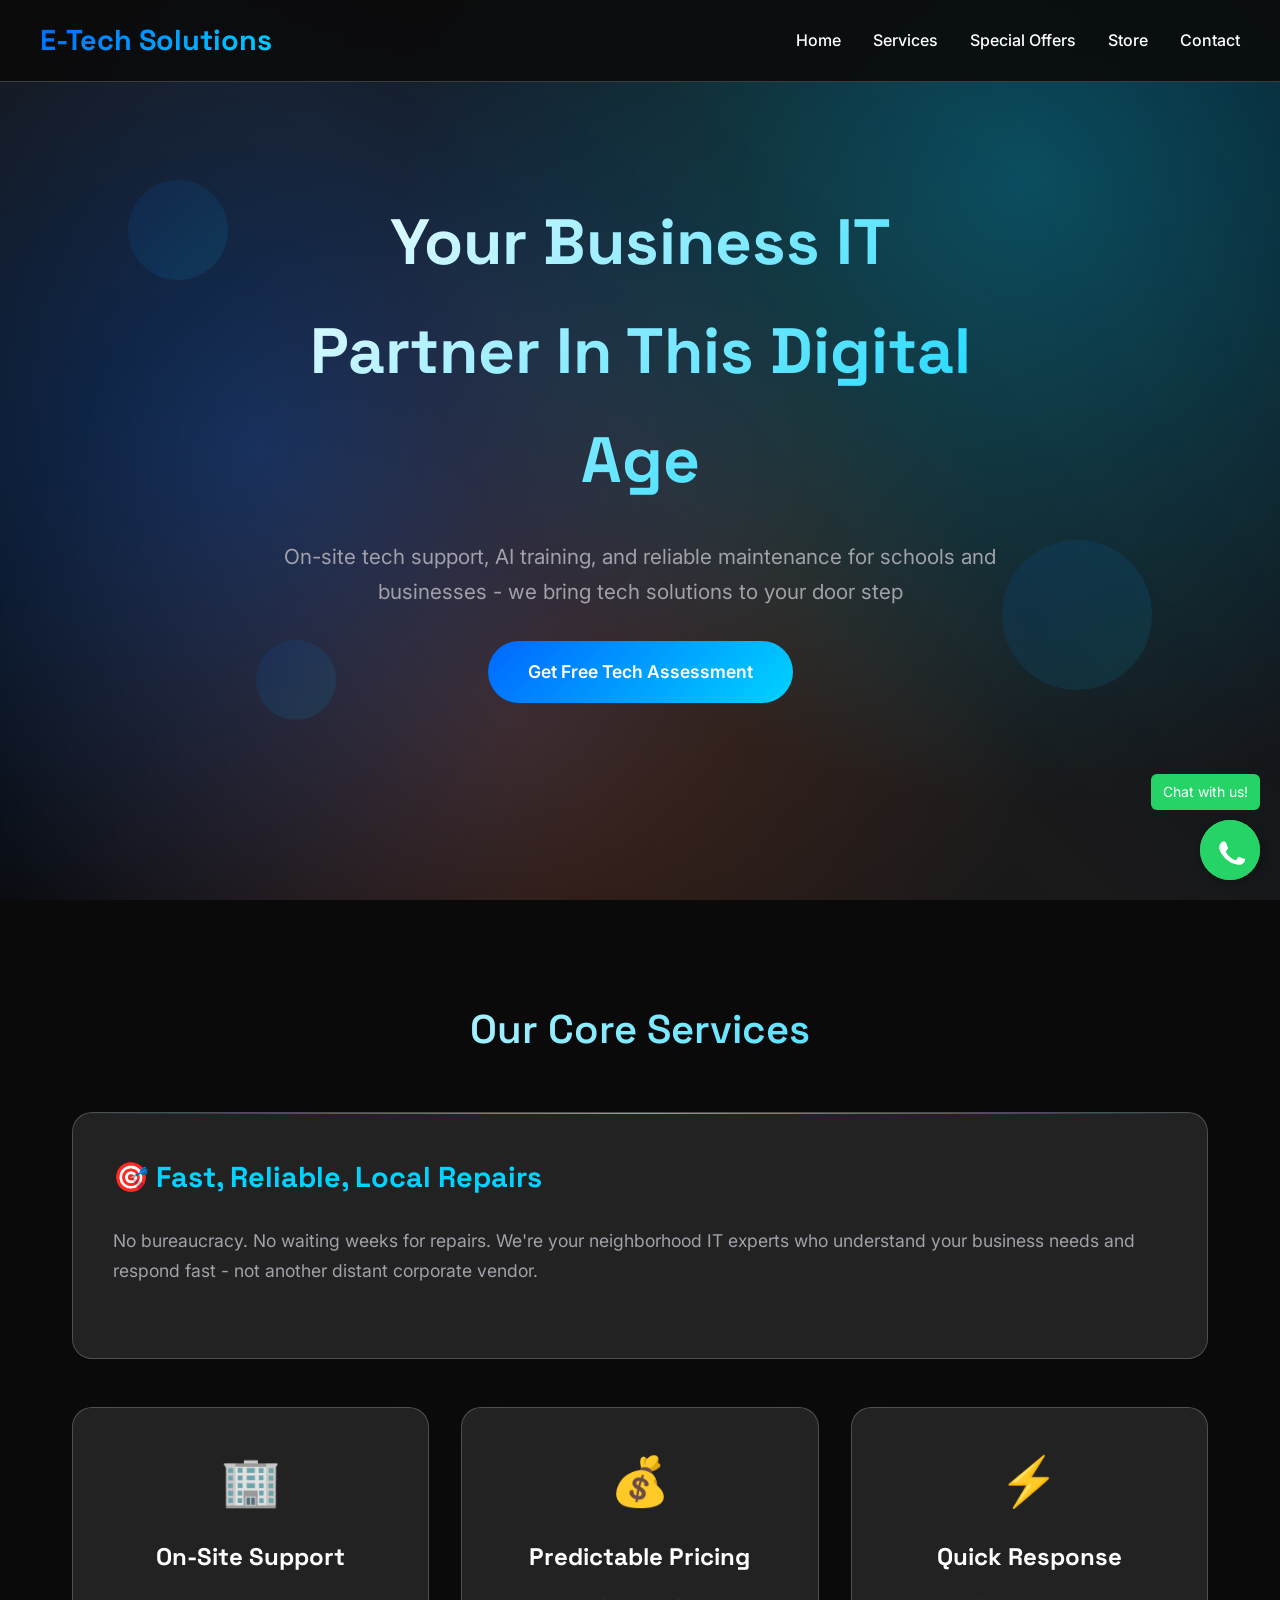
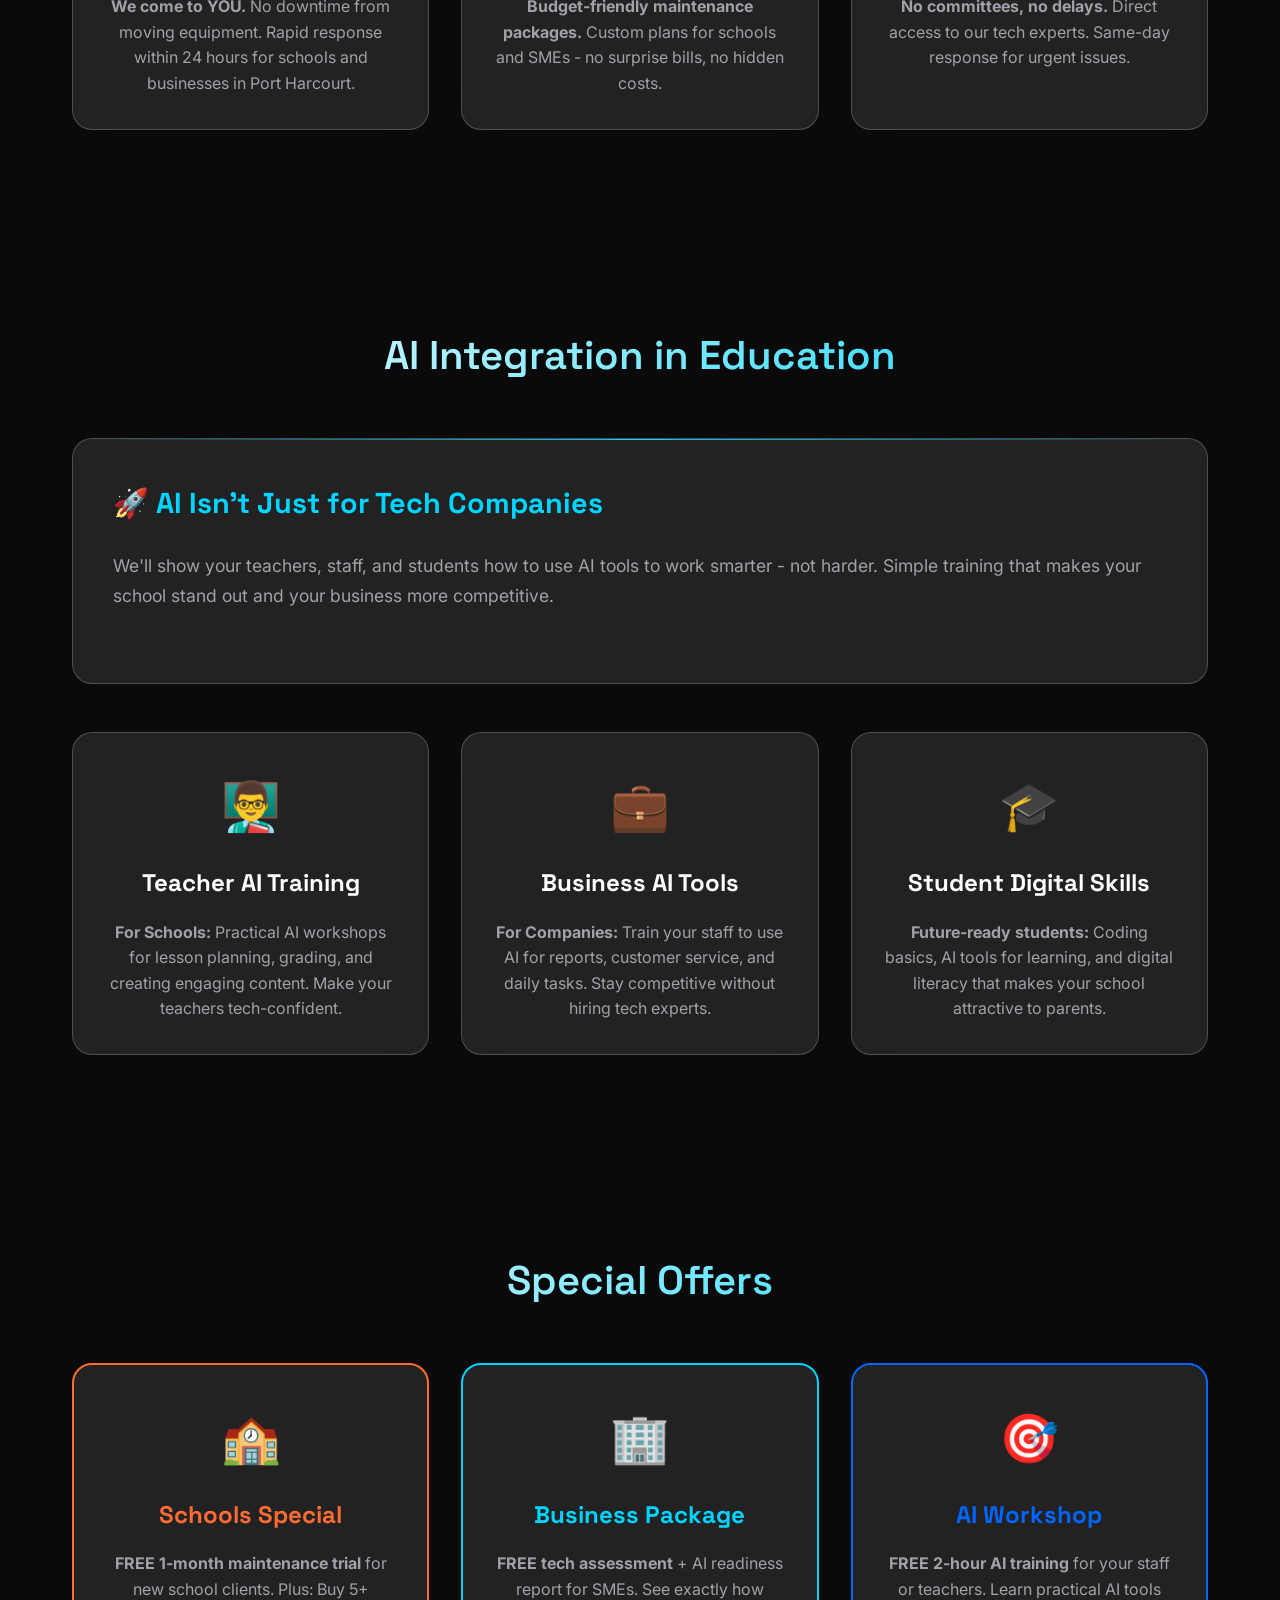
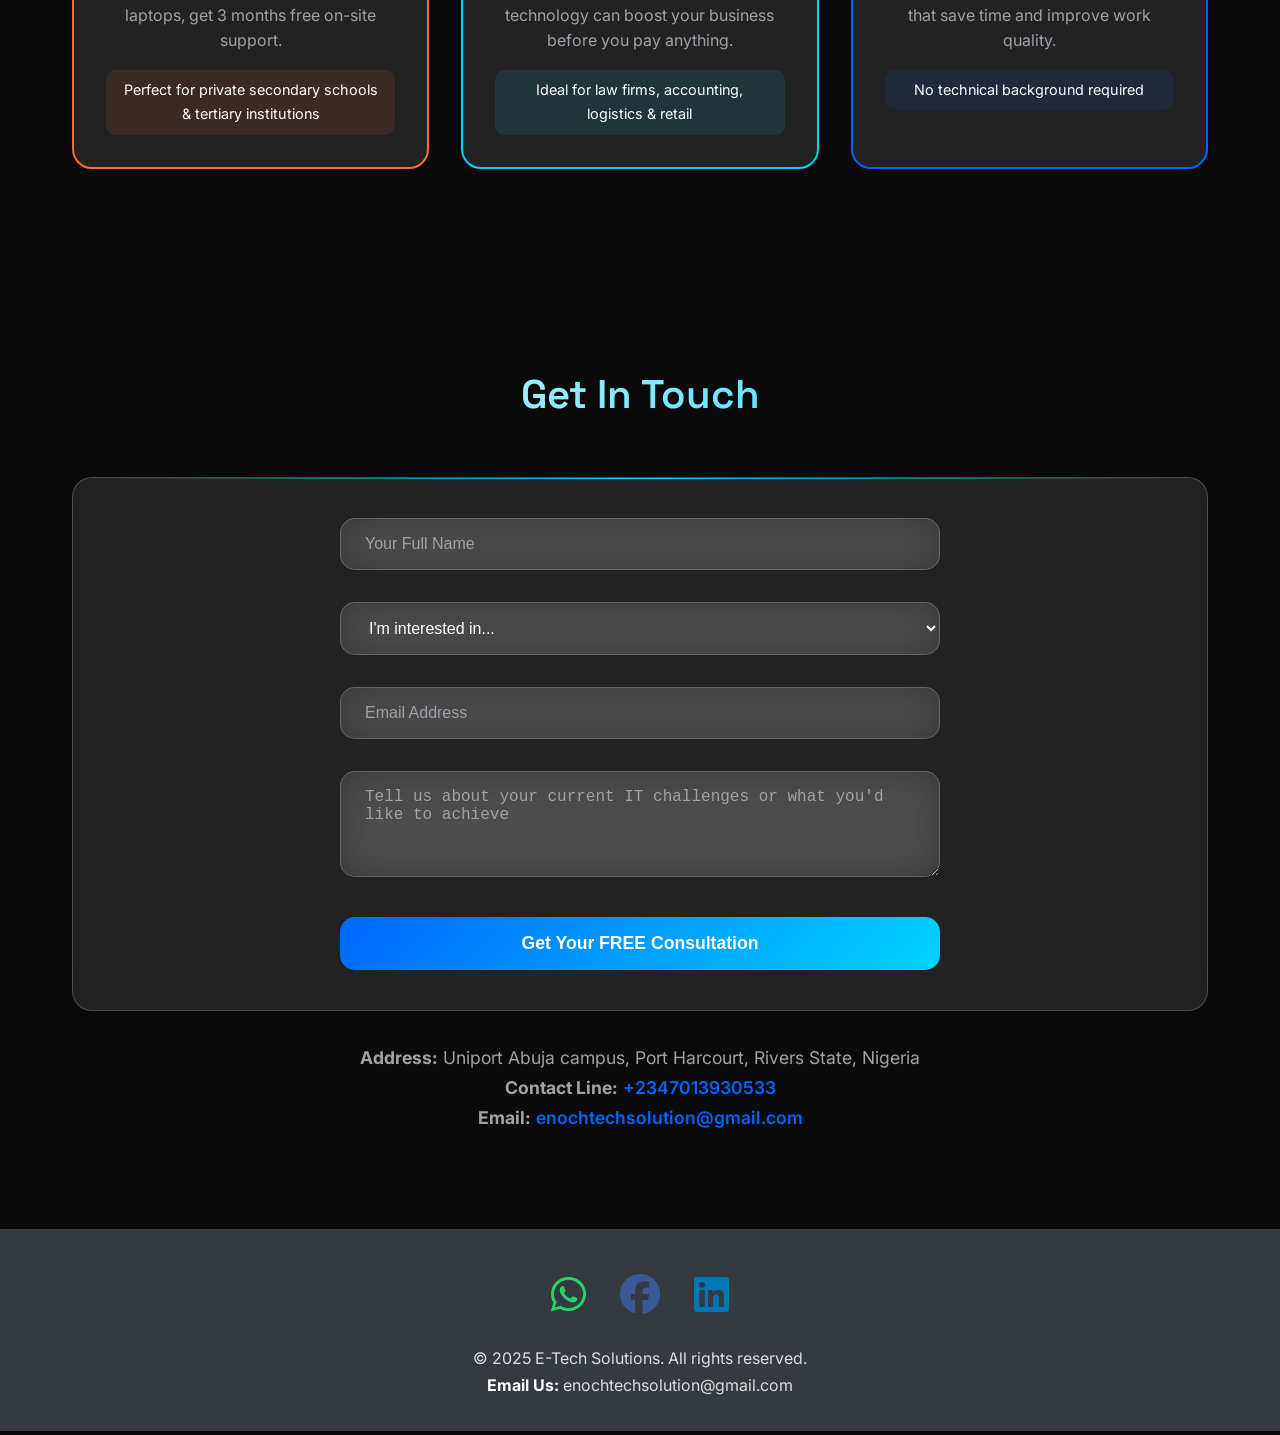
==== index.html @ 628df979 "index.html" ====
<!DOCTYPE html>
<html lang="en">
<head>
    <meta charset="UTF-8">
    <meta name="viewport" content="width=device-width, initial-scale=1.0">
    <title>E-Tech Solutions | IT Excellence Redefined</title>
    <link rel="preconnect" href="https://fonts.googleapis.com">
    <link rel="preconnect" href="https://fonts.gstatic.com" crossorigin>
    <link href="https://fonts.googleapis.com/css2?family=Inter:wght@300;400;500;600;700&family=Space+Grotesk:wght@400;500;600;700&display=swap" rel="stylesheet">
    <link rel="stylesheet" href="https://cdnjs.cloudflare.com/ajax/libs/font-awesome/6.5.0/css/all.min.css">
    <style>
        :root {
            --primary: #0066ff;
            --primary-dark: #0052cc;
            --secondary: #00d4ff;
            --accent: #ff6b35;
            --dark: #0a0a0b;
            --dark-light: #1a1a1b;
            --text: #ffffff;
            --text-muted: #a1a1aa;
            --glass: rgba(255, 255, 255, 0.1);
            --glass-border: rgba(255, 255, 255, 0.2);
        }

        * {
            margin: 0;
            padding: 0;
            box-sizing: border-box;
        }
        .whatsapp-float {
            position: fixed;
            width: 60px;
            height: 60px;
            bottom: 20px;
            right: 20px;
            background-color: #25D366;
            color: white;
            border-radius: 50%;
            text-align: center;
            font-size: 30px;
            box-shadow: 2px 2px 10px rgba(0, 0, 0, 0.3);
            z-index: 1000;
            display: flex;
            align-items: center;
            justify-content: center;
            transition: transform 0.3s ease;
            cursor: pointer;
        }
        
        .whatsapp-float:hover {
            transform: scale(1.1);
        }

        html {
            scroll-behavior: smooth;
        }

        body {
            font-family: 'Inter', sans-serif;
            background: var(--dark);
            color: var(--text);
            line-height: 1.7;
            overflow-x: hidden;
        }

        /* Animated Background */
        .bg-animation {
            position: fixed;
            top: 0;
            left: 0;
            width: 100%;
            height: 100%;
            z-index: -2;
            background: linear-gradient(45deg, #0a0a0b, #1a1a1b, #0066ff10);
        }

        .bg-animation::before {
            content: '';
            position: absolute;
            top: 0;
            left: 0;
            width: 100%;
            height: 100%;
            background-image: 
                radial-gradient(circle at 20% 50%, rgba(0, 102, 255, 0.3) 0%, transparent 50%),
                radial-gradient(circle at 80% 20%, rgba(0, 212, 255, 0.3) 0%, transparent 50%),
                radial-gradient(circle at 40% 80%, rgba(255, 107, 53, 0.2) 0%, transparent 50%);
            animation: float 20s ease-in-out infinite;
        }

        @keyframes float {
            0%, 100% { transform: translate(0px, 0px) rotate(0deg); }
            33% { transform: translate(30px, -30px) rotate(120deg); }
            66% { transform: translate(-20px, 20px) rotate(240deg); }
        }

        /* Navigation */
        .navbar {
            position: fixed;
            top: 0;
            width: 100%;
            padding: 1rem 2rem;
            background: rgba(10, 10, 11, 0.9);
            backdrop-filter: blur(20px);
            border-bottom: 1px solid var(--glass-border);
            z-index: 1000;
            transition: all 0.3s ease;
        }

        .navbar.scrolled {
            background: rgba(10, 10, 11, 0.95);
            box-shadow: 0 10px 30px rgba(0, 0, 0, 0.3);
        }

        .nav-container {
            display: flex;
            justify-content: space-between;
            align-items: center;
            max-width: 1200px;
            margin: 0 auto;
        }

        .logo {
            font-family: 'Space Grotesk', sans-serif;
            font-size: 1.8rem;
            font-weight: 700;
            background: linear-gradient(135deg, var(--primary), var(--secondary));
            -webkit-background-clip: text;
            -webkit-text-fill-color: transparent;
            background-clip: text;
        }

        .nav-links {
            display: flex;
            gap: 2rem;
            list-style: none;
        }

        .nav-links a {
            color: var(--text);
            text-decoration: none;
            font-weight: 500;
            position: relative;
            transition: all 0.3s ease;
        }

        .nav-links a::after {
            content: '';
            position: absolute;
            bottom: -5px;
            left: 0;
            width: 0;
            height: 2px;
            background: linear-gradient(135deg, var(--primary), var(--secondary));
            transition: width 0.3s ease;
        }

        .nav-links a:hover::after {
            width: 100%;
        }

        .nav-links a:hover {
            color: var(--secondary);
        }

        .menu-toggle {
            display: none;
            flex-direction: column;
            cursor: pointer;
            gap: 4px;
        }

        .menu-toggle span {
            width: 25px;
            height: 3px;
            background: var(--text);
            transition: all 0.3s ease;
        }

        /* Hero Section */
        .hero {
            min-height: 100vh;
            display: flex;
            align-items: center;
            justify-content: center;
            text-align: center;
            position: relative;
            overflow: hidden;
        }

        .hero-content {
            max-width: 800px;
            padding: 0 2rem;
            z-index: 2;
        }

        .hero h1 {
            font-family: 'Space Grotesk', sans-serif;
            font-size: 4rem;
            font-weight: 700;
            margin-bottom: 1.5rem;
            background: linear-gradient(135deg, var(--text), var(--secondary));
            -webkit-background-clip: text;
            -webkit-text-fill-color: transparent;
            background-clip: text;
            animation: fadeInUp 1s ease-out;
        }

        .hero-subtitle {
            font-size: 1.3rem;
            color: var(--text-muted);
            margin-bottom: 2rem;
            animation: fadeInUp 1s ease-out 0.2s both;
        }

        .cta-button {
            display: inline-block;
            padding: 1rem 2.5rem;
            background: linear-gradient(135deg, var(--primary), var(--secondary));
            color: var(--text);
            text-decoration: none;
            border-radius: 50px;
            font-weight: 600;
            font-size: 1.1rem;
            transition: all 0.3s ease;
            position: relative;
            overflow: hidden;
            animation: fadeInUp 1s ease-out 0.4s both;
        }

        .cta-button::before {
            content: '';
            position: absolute;
            top: 0;
            left: -100%;
            width: 100%;
            height: 100%;
            background: linear-gradient(90deg, transparent, rgba(255, 255, 255, 0.2), transparent);
            transition: left 0.5s ease;
        }

        .cta-button:hover::before {
            left: 100%;
        }

        .cta-button:hover {
            transform: translateY(-2px);
            box-shadow: 0 20px 40px rgba(0, 102, 255, 0.3);
        }

        /* Floating Elements */
        .floating-element {
            position: absolute;
            border-radius: 50%;
            background: linear-gradient(135deg, var(--primary), var(--secondary));
            opacity: 0.1;
            animation: floatSlow 15s ease-in-out infinite;
        }

        .floating-element:nth-child(1) {
            width: 100px;
            height: 100px;
            top: 20%;
            left: 10%;
            animation-delay: 0s;
        }

        .floating-element:nth-child(2) {
            width: 150px;
            height: 150px;
            top: 60%;
            right: 10%;
            animation-delay: 5s;
        }

        .floating-element:nth-child(3) {
            width: 80px;
            height: 80px;
            bottom: 20%;
            left: 20%;
            animation-delay: 10s;
        }

        @keyframes floatSlow {
            0%, 100% { transform: translateY(0px) rotate(0deg); }
            50% { transform: translateY(-20px) rotate(180deg); }
        }

        /* Sections */
        .section {
            padding: 6rem 2rem;
            max-width: 1200px;
            margin: 0 auto;
        }

        .section-title {
            font-family: 'Space Grotesk', sans-serif;
            font-size: 2.5rem;
            font-weight: 600;
            text-align: center;
            margin-bottom: 3rem;
            background: linear-gradient(135deg, var(--text), var(--secondary));
            -webkit-background-clip: text;
            -webkit-text-fill-color: transparent;
            background-clip: text;
        }

        /* Glass Cards */
        .glass-card {
            background: var(--glass);
            backdrop-filter: blur(20px);
            border: 1px solid var(--glass-border);
            border-radius: 20px;
            padding: 2.5rem;
            margin: 2rem 0;
            transition: all 0.3s ease;
            position: relative;
            overflow: hidden;
        }

        .glass-card::before {
            content: '';
            position: absolute;
            top: 0;
            left: 0;
            right: 0;
            height: 1px;
            background: linear-gradient(90deg, transparent, var(--secondary), transparent);
        }

        .glass-card:hover {
            transform: translateY(-10px);
            box-shadow: 0 30px 60px rgba(0, 102, 255, 0.2);
            border-color: var(--secondary);
        }

        .services-grid {
            display: grid;
            grid-template-columns: repeat(auto-fit, minmax(350px, 1fr));
            gap: 2rem;
            margin-top: 3rem;
        }

        .service-card {
            background: var(--glass);
            backdrop-filter: blur(20px);
            border: 1px solid var(--glass-border);
            border-radius: 20px;
            padding: 2rem;
            text-align: center;
            transition: all 0.3s ease;
            position: relative;
            overflow: hidden;
        }

        .service-card::before {
            content: '';
            position: absolute;
            top: -50%;
            left: -50%;
            width: 200%;
            height: 200%;
            background: linear-gradient(45deg, transparent, rgba(0, 212, 255, 0.1), transparent);
            transform: rotate(45deg);
            transition: all 0.3s ease;
            opacity: 0;
        }

        .service-card:hover::before {
            opacity: 1;
            animation: shimmer 1.5s ease;
        }

        @keyframes shimmer {
            0% { transform: translateX(-100%) translateY(-100%) rotate(45deg); }
            100% { transform: translateX(100%) translateY(100%) rotate(45deg); }
        }

        .service-card:hover {
            transform: translateY(-10px);
            border-color: var(--secondary);
            box-shadow: 0 20px 40px rgba(0, 212, 255, 0.2);
        }

        .service-icon {
            font-size: 3rem;
            margin-bottom: 1rem;
            color: var(--secondary);
        }

        .service-card h3 {
            font-family: 'Space Grotesk', sans-serif;
            font-size: 1.5rem;
            margin-bottom: 1rem;
            color: var(--text);
        }

        .service-card p {
            color: var(--text-muted);
            line-height: 1.6;
        }

        /* Contact Form */
        .contact-form {
            max-width: 600px;
            margin: 0 auto;
        }

        .form-group {
            margin-bottom: 2rem;
        }

        .form-input {
            width: 100%;
            padding: 1rem 1.5rem;
            background: var(--glass);
            border: 1px solid var(--glass-border);
            border-radius: 15px;
            color: var(--text);
            font-size: 1rem;
            transition: all 0.3s ease;
            backdrop-filter: blur(20px);
        }

        .form-input:focus {
            outline: none;
            border-color: var(--secondary);
            box-shadow: 0 0 20px rgba(0, 212, 255, 0.3);
        }

        .form-input::placeholder {
            color: var(--text-muted);
        }

        .submit-btn {
            width: 100%;
            padding: 1rem;
            background: linear-gradient(135deg, var(--primary), var(--secondary));
            border: none;
            border-radius: 15px;
            color: var(--text);
            font-size: 1.1rem;
            font-weight: 600;
            cursor: pointer;
            transition: all 0.3s ease;
            position: relative;
            overflow: hidden;
        }

        .submit-btn::before {
            content: '';
            position: absolute;
            top: 0;
            left: -100%;
            width: 100%;
            height: 100%;
            background: linear-gradient(90deg, transparent, rgba(255, 255, 255, 0.2), transparent);
            transition: left 0.5s ease;
        }

        .submit-btn:hover::before {
            left: 100%;
        }

        .submit-btn:hover {
            transform: translateY(-2px);
            box-shadow: 0 15px 30px rgba(0, 102, 255, 0.4);
        }

        /* Footer */
        .footer {
            background: var(--dark-light);
            text-align: center;
            padding: 3rem 2rem;
            border-top: 1px solid var(--glass-border);
            margin-top: 6rem;
        }

        .footer p {
            color: var(--text-muted);
            font-size: 1rem;
        }

        /* Animations */
        @keyframes fadeInUp {
            from {
                opacity: 0;
                transform: translateY(30px);
            }
            to {
                opacity: 1;
                transform: translateY(0);
            }
        }

        .fade-in {
            opacity: 0;
            transform: translateY(30px);
            transition: all 0.6s ease;
        }

        .fade-in.visible {
            opacity: 1;
            transform: translateY(0);
        }
        
        /* Business Contact Styling */
    .contact-info {
        margin-top: 2rem;
        font-size: 1.1rem;
        color: var(--text-muted);
        text-align: center;
    }

    .contact-info a {
        color: var(--primary);
        text-decoration: none;
        font-weight: 600;
    }

    .contact-info a:hover {
        color: var(--primary-dark);
    }

    /* Social Links Styling */
    .social-links {
        list-style: none;
        display: flex;
        gap: 15px;
        justify-content: center;
        padding: 0;
    }

    .social-link {
        color: var(--text);
        text-decoration: none;
        font-weight: 600;
        transition: color 0.3s ease;
    }

    .social-link:hover {
        color: var(--primary);
    }

        /* Mobile Responsive */
        @media (max-width: 768px) {
            .nav-links {
                display: none;
                position: absolute;
                top: 100%;
                left: 0;
                width: 100%;
                background: rgba(10, 10, 11, 0.95);
                backdrop-filter: blur(20px);
                flex-direction: column;
                padding: 2rem;
                border-top: 1px solid var(--glass-border);
            }

            .nav-links.active {
                display: flex;
            }

            .menu-toggle {
                display: flex;
            }

            .menu-toggle.active span:nth-child(1) {
                transform: rotate(45deg) translate(5px, 5px);
            }

            .menu-toggle.active span:nth-child(2) {
                opacity: 0;
            }

            .menu-toggle.active span:nth-child(3) {
                transform: rotate(-45deg) translate(7px, -6px);
            }

            .hero h1 {
                font-size: 2.5rem;
            }

            .hero-subtitle {
                font-size: 1.1rem;
            }

            .section {
                padding: 4rem 1rem;
            }

            .section-title {
                font-size: 2rem;
            }

            .services-grid {
                grid-template-columns: 1fr;
                gap: 1.5rem;
            }

            .glass-card {
                padding: 2rem;
            }

            .service-card {
                padding: 1.5rem;
            }
        }

        @media (max-width: 480px) {
            .hero h1 {
                font-size: 2rem;
            }

            .section-title {
                font-size: 1.8rem;
            }

            .cta-button {
                padding: 0.8rem 2rem;
                font-size: 1rem;
            }
        }
    </style>
</head>
<body>
    <div class="bg-animation"></div>

    <!-- Navigation -->
    <nav class="navbar" id="navbar">
        <div class="nav-container">
            <div class="logo">E-Tech Solutions</div>
            <ul class="nav-links" id="navLinks">
                <li><a href="#home">Home</a></li>
                <li><a href="#services">Services</a></li>
                <li><a href="#offers">Special Offers</a></li>
                 <li><a href="store.html">Store</a></li>
                <li><a href="#contact">Contact</a></li>
            </ul>
            <div class="menu-toggle" id="menuToggle">
                <span></span>
                <span></span>
                <span></span>
            </div>
        </div>
    </nav>

    <!-- Hero Section -->
    <section class="hero" id="home">
        <div class="floating-element"></div>
        <div class="floating-element"></div>
        <div class="floating-element"></div>
        
        <div class="hero-content">
            <h1>Your Business IT Partner In This Digital Age</h1>
            <p class="hero-subtitle">On-site tech support, AI training, and reliable maintenance for schools and businesses - we bring tech solutions to your door step</p>
            <a href="#services" class="cta-button">Get Free Tech Assessment</a>
        </div>
    </section>

    <!-- Services Section -->
    <section class="section" id="services">
        <h2 class="section-title fade-in">Our Core Services</h2>
        
        <div class="glass-card fade-in">
            <h3 style="font-family: 'Space Grotesk', sans-serif; font-size: 1.8rem; margin-bottom: 1.5rem; color: var(--secondary);">
                🎯 Fast, Reliable, Local Repairs
            </h3>
            <p style="font-size: 1.1rem; color: var(--text-muted); margin-bottom: 2rem;">
                No bureaucracy. No waiting weeks for repairs. We're your neighborhood IT experts who understand your business needs and respond fast - not another distant corporate vendor.
            </p>
        </div>

        <div class="services-grid">
            <div class="service-card fade-in">
                <div class="service-icon">🏢</div>
                <h3>On-Site Support</h3>
                <p><strong>We come to YOU.</strong> No downtime from moving equipment. Rapid response within 24 hours for schools and businesses in Port Harcourt.</p>
            </div>

            <div class="service-card fade-in">
                <div class="service-icon">💰</div>
                <h3>Predictable Pricing</h3>
                <p><strong>Budget-friendly maintenance packages.</strong> Custom plans for schools and SMEs - no surprise bills, no hidden costs.</p>
            </div>

            <div class="service-card fade-in">
                <div class="service-icon">⚡</div>
                <h3>Quick Response</h3>
                <p><strong>No committees, no delays.</strong> Direct access to our tech experts. Same-day response for urgent issues.</p>
            </div>
        </div>
    </section>

    <!-- AI Solutions Section -->
    <section class="section" id="ai">
        <h2 class="section-title fade-in">AI Integration in Education</h2>
        
        <div class="glass-card fade-in">
            <h3 style="font-family: 'Space Grotesk', sans-serif; font-size: 1.8rem; margin-bottom: 1.5rem; color: var(--secondary);">
                🚀 AI Isn't Just for Tech Companies
            </h3>
            <p style="font-size: 1.1rem; color: var(--text-muted); margin-bottom: 2rem;">
                We'll show your teachers, staff, and students how to use AI tools to work smarter - not harder. Simple training that makes your school stand out and your business more competitive.
            </p>
        </div>

        <div class="services-grid">
            <div class="service-card fade-in">
                <div class="service-icon">👨‍🏫</div>
                <h3>Teacher AI Training</h3>
                <p><strong>For Schools:</strong> Practical AI workshops for lesson planning, grading, and creating engaging content. Make your teachers tech-confident.</p>
            </div>

            <div class="service-card fade-in">
                <div class="service-icon">💼</div>
                <h3>Business AI Tools</h3>
                <p><strong>For Companies:</strong> Train your staff to use AI for reports, customer service, and daily tasks. Stay competitive without hiring tech experts.</p>
            </div>

            <div class="service-card fade-in">
                <div class="service-icon">🎓</div>
                <h3>Student Digital Skills</h3>
                <p><strong>Future-ready students:</strong> Coding basics, AI tools for learning, and digital literacy that makes your school attractive to parents.</p>
            </div>
        </div>
    </section>

    <!-- Special Offers Section -->
    <section class="section" id="offers">
        <h2 class="section-title fade-in">Special Offers</h2>
        
        <div class="services-grid">
            <div class="service-card fade-in" style="border: 2px solid var(--accent);">
                <div class="service-icon">🏫</div>
                <h3 style="color: var(--accent);">Schools Special</h3>
                <p><strong>FREE 1-month maintenance trial</strong> for new school clients. Plus: Buy 5+ laptops, get 3 months free on-site support.</p>
                <div style="margin-top: 1rem; padding: 0.5rem 1rem; background: rgba(255, 107, 53, 0.1); border-radius: 10px; font-size: 0.9rem;">
                    Perfect for private secondary schools & tertiary institutions
                </div>
            </div>

            <div class="service-card fade-in" style="border: 2px solid var(--secondary);">
                <div class="service-icon">🏢</div>
                <h3 style="color: var(--secondary);">Business Package</h3>
                <p><strong>FREE tech assessment</strong> + AI readiness report for SMEs. See exactly how technology can boost your business before you pay anything.</p>
                <div style="margin-top: 1rem; padding: 0.5rem 1rem; background: rgba(0, 212, 255, 0.1); border-radius: 10px; font-size: 0.9rem;">
                    Ideal for law firms, accounting, logistics & retail
                </div>
            </div>

            <div class="service-card fade-in" style="border: 2px solid var(--primary);">
                <div class="service-icon">🎯</div>
                <h3 style="color: var(--primary);">AI Workshop</h3>
                <p><strong>FREE 2-hour AI training</strong> for your staff or teachers. Learn practical AI tools that save time and improve work quality.</p>
                <div style="margin-top: 1rem; padding: 0.5rem 1rem; background: rgba(0, 102, 255, 0.1); border-radius: 10px; font-size: 0.9rem;">
                    No technical background required
                </div>
            </div>
        </div>
    </section>

    <!-- Contact Section -->
<section class="section" id="contact">
    <h2 class="section-title fade-in">Get In Touch</h2>
    
    <div class="glass-card fade-in">
        <form class="contact-form" id="contactForm">
            <div class="form-group">
                <input type="text" class="form-input" placeholder="Your Full Name" required>
            </div>
            <div class="form-group">
                <select class="form-input" required>
                    <option value="">I'm interested in...</option>
                    <option value="school">School IT Support & Maintenance</option>
                    <option value="business">Business IT Solutions</option>
                    <option value="ai-training">AI Training for Staff/Teachers</option>
                    <option value="hardware">Hardware Purchase + Support</option>
                    <option value="assessment">FREE Tech Assessment</option>
                </select>
            </div>
            <div class="form-group">
                <input type="email" class="form-input" placeholder="Email Address" required>
            </div>
            <div class="form-group">
                <textarea class="form-input" rows="4" placeholder="Tell us about your current IT challenges or what you'd like to achieve" required></textarea>
            </div>
            <button type="submit" class="submit-btn">Get Your FREE Consultation</button>
        </form>
    </div>

    <!-- Business Contact Information -->
    <div class="contact-info fade-in">
        <p><strong>Address:</strong> Uniport Abuja campus, Port Harcourt, Rivers State, Nigeria</p>
        <p><strong>Contact Line:</strong> <a href="tel:+2347013930533">+2347013930533</a></p>
        <p><strong>Email:</strong> <a href="mailto:enochtechsolution@gmail.com">enochtechsolution@gmail.com</a></p>
    </div>
</section>

   <!-- Footer -->
<footer style="text-align: center; padding: 2rem 0; background-color: #343a40; color: white;">
    <div style="margin-bottom: 1rem;">
        <a href="https://wa.me/2347013930533" target="_blank" style="color: #25D366; font-size: 2.5rem; text-decoration: none;" aria-label="Chat with us on WhatsApp">
            <i class="fab fa-whatsapp"></i>
        </a>
        <a href="https://www.facebook.com/share/17xmyqBB7c/?mibextid=qi2Omg" target="_blank" style="color: #3b5998; font-size: 2.5rem; text-decoration: none; margin-left: 1.5rem;" aria-label="Follow us on Facebook">
            <i class="fab fa-facebook"></i>
        </a>
        <a href="https://www.linkedin.com/company/e_tech_solutions01/" target="_blank" style="color: #0077b5; font-size: 2.5rem; text-decoration: none; margin-left: 1.5rem;" aria-label="Connect with us on LinkedIn">
            <i class="fab fa-linkedin"></i>
        </a>
    </div>
    <p style="margin-top: 1rem; font-size: 1rem; color: #ddd;">© 2025 E-Tech Solutions. All rights reserved.</p>
    <!-- Email Link in Footer -->
    <p><strong>Email Us:</strong> <a href="mailto:enochtechsolution@gmail.com" style="color: #ddd; text-decoration: none;">enochtechsolution@gmail.com</a></p>
</footer>
    <script>
        // Smooth scrolling and navigation
        document.addEventListener('DOMContentLoaded', function() {
            // Mobile menu toggle
            const menuToggle = document.getElementById('menuToggle');
            const navLinks = document.getElementById('navLinks');
            
            menuToggle.addEventListener('click', function() {
                menuToggle.classList.toggle('active');
                navLinks.classList.toggle('active');
            });

            // Close mobile menu when clicking on links
            navLinks.addEventListener('click', function() {
                menuToggle.classList.remove('active');
                navLinks.classList.remove('active');
            });

            // Navbar scroll effect
            const navbar = document.getElementById('navbar');
            window.addEventListener('scroll', function() {
                if (window.scrollY > 100) {
                    navbar.classList.add('scrolled');
                } else {
                    navbar.classList.remove('scrolled');
                }
            });

            // Intersection Observer for fade-in animations
            const observerOptions = {
                threshold: 0.1,
                rootMargin: '0px 0px -50px 0px'
            };

            const observer = new IntersectionObserver(function(entries) {
                entries.forEach(entry => {
                    if (entry.isIntersecting) {
                        entry.target.classList.add('visible');
                    }
                });
            }, observerOptions);

            // Observe all fade-in elements
            document.querySelectorAll('.fade-in').forEach(el => {
                observer.observe(el);
            });

            // Form submission
            const contactForm = document.getElementById('contactForm');
            contactForm.addEventListener('submit', function(e) {
                e.preventDefault();
                
                // Add loading state
                const submitBtn = contactForm.querySelector('.submit-btn');
                const originalText = submitBtn.textContent;
                submitBtn.textContent = 'Sending...';
                submitBtn.disabled = true;

                // Simulate form submission
                setTimeout(() => {
                    // Show success message
                    const successMessage = document.createElement('div');
                    successMessage.style.cssText = `
                        position: fixed;
                        top: 50%;
                        left: 50%;
                        transform: translate(-50%, -50%);
                        background: linear-gradient(135deg, var(--primary), var(--secondary));
                        color: white;
                        padding: 2rem 3rem;
                        border-radius: 15px;
                        font-weight: 600;
                        font-size: 1.1rem;
                        z-index: 10000;
                        text-align: center;
                        box-shadow: 0 20px 40px rgba(0, 102, 255, 0.3);
                        backdrop-filter: blur(20px);
                    `;
                    successMessage.innerHTML = `
                        <div style="margin-bottom: 1rem; font-size: 2rem;">✅</div>
                        <div>Thank you for reaching out!</div>
                        <div style="font-size: 0.9rem; opacity: 0.8; margin-top: 0.5rem;">We'll get back to you within 24 hours.</div>
                    `;
                    
                    document.body.appendChild(successMessage);

                    // Reset form
                    contactForm.reset();
                    submitBtn.textContent = originalText;
                    submitBtn.disabled = false;

                    // Remove success message after 4 seconds
                    setTimeout(() => {
                        successMessage.remove();
                    }, 4000);
                }, 1500);
            });

            // Add some interactive particle effects on mouse move
            let mouseX = 0;
            let mouseY = 0;

            document.addEventListener('mousemove', function(e) {
                mouseX = e.clientX;
                mouseY = e.clientY;
            });

            // Create floating particles occasionally
            setInterval(() => {
                createParticle();
            }, 3000);

            function createParticle() {
                const particle = document.createElement('div');
                particle.style.cssText = `
                    position: fixed;
                    width: 4px;
                    height: 4px;
                    background: linear-gradient(135deg, var(--primary), var(--secondary));
                    border-radius: 50%;
                    pointer-events: none;
                    z-index: -1;
                    left: ${mouseX}px;
                    top: ${mouseY}px;
                    animation: particleFloat 3s ease-out forwards;
                `;

                document.body.appendChild(particle);

                setTimeout(() => {
                    particle.remove();
                }, 3000);
            }

            // Add particle animation
            const style = document.createElement('style');
            style.textContent = `
                @keyframes particleFloat {
                    0% {
                        opacity: 1;
                        transform: translate(0, 0) scale(1);
                    }
                    100% {
                        opacity: 0;
                        transform: translate(${Math.random() * 200 - 100}px, ${Math.random() * 200 - 100}px) scale(0);
                    }
                }
            `;
            document.head.appendChild(style);
        });
    </script>
    <!-- WhatsApp Floating Icon -->
<!-- WhatsApp Floating Icon -->
<a href="https://wa.me/2347013930533" target="_blank" class="whatsapp-float" aria-label="Chat on WhatsApp">
    <svg xmlns="http://www.w3.org/2000/svg" width="60" height="60" viewBox="0 0 256 256" fill="none">
        <circle cx="128" cy="128" r="128" fill="#25D366" />
        <path fill="#fff" d="M189.089 166.584c-2.794-1.397-16.512-8.153-19.07-9.1-2.558-.93-4.42-1.397-6.282 1.396-1.86 2.794-7.2 9.1-8.834 10.96-1.636 1.86-3.26 2.093-6.055.698-2.794-1.396-11.783-4.34-22.44-13.842-8.296-7.416-13.902-16.56-15.518-19.355-1.617-2.794-.17-4.296 1.212-5.68 1.248-1.248 2.794-3.26 4.192-4.89 1.398-1.63 1.86-2.794 2.794-4.653.93-1.86.465-3.49-.233-4.89-.698-1.397-6.282-15.163-8.625-20.783-2.34-5.62-4.704-4.837-6.282-4.933-1.577-.095-3.396-.116-5.214-.116-1.818 0-4.74.679-7.202 3.261-2.464 2.58-9.45 9.227-9.45 22.514 0 13.287 9.684 26.115 11.036 27.94 1.348 1.826 19.115 29.297 46.33 39.222 27.216 9.925 27.216 6.62 32.142 6.193 4.926-.426 16.008-6.526 18.273-12.827 2.266-6.3 2.266-11.727 1.573-12.818-.698-1.092-2.56-1.79-5.354-3.187Z" />
    </svg>
</a>
</a>
<div style="position: fixed; bottom: 90px; right: 20px; background: #25D366; color: white; padding: 6px 12px; border-radius: 6px; font-size: 14px; z-index: 1000;">
    Chat with us!
</div>
</body>
</html>
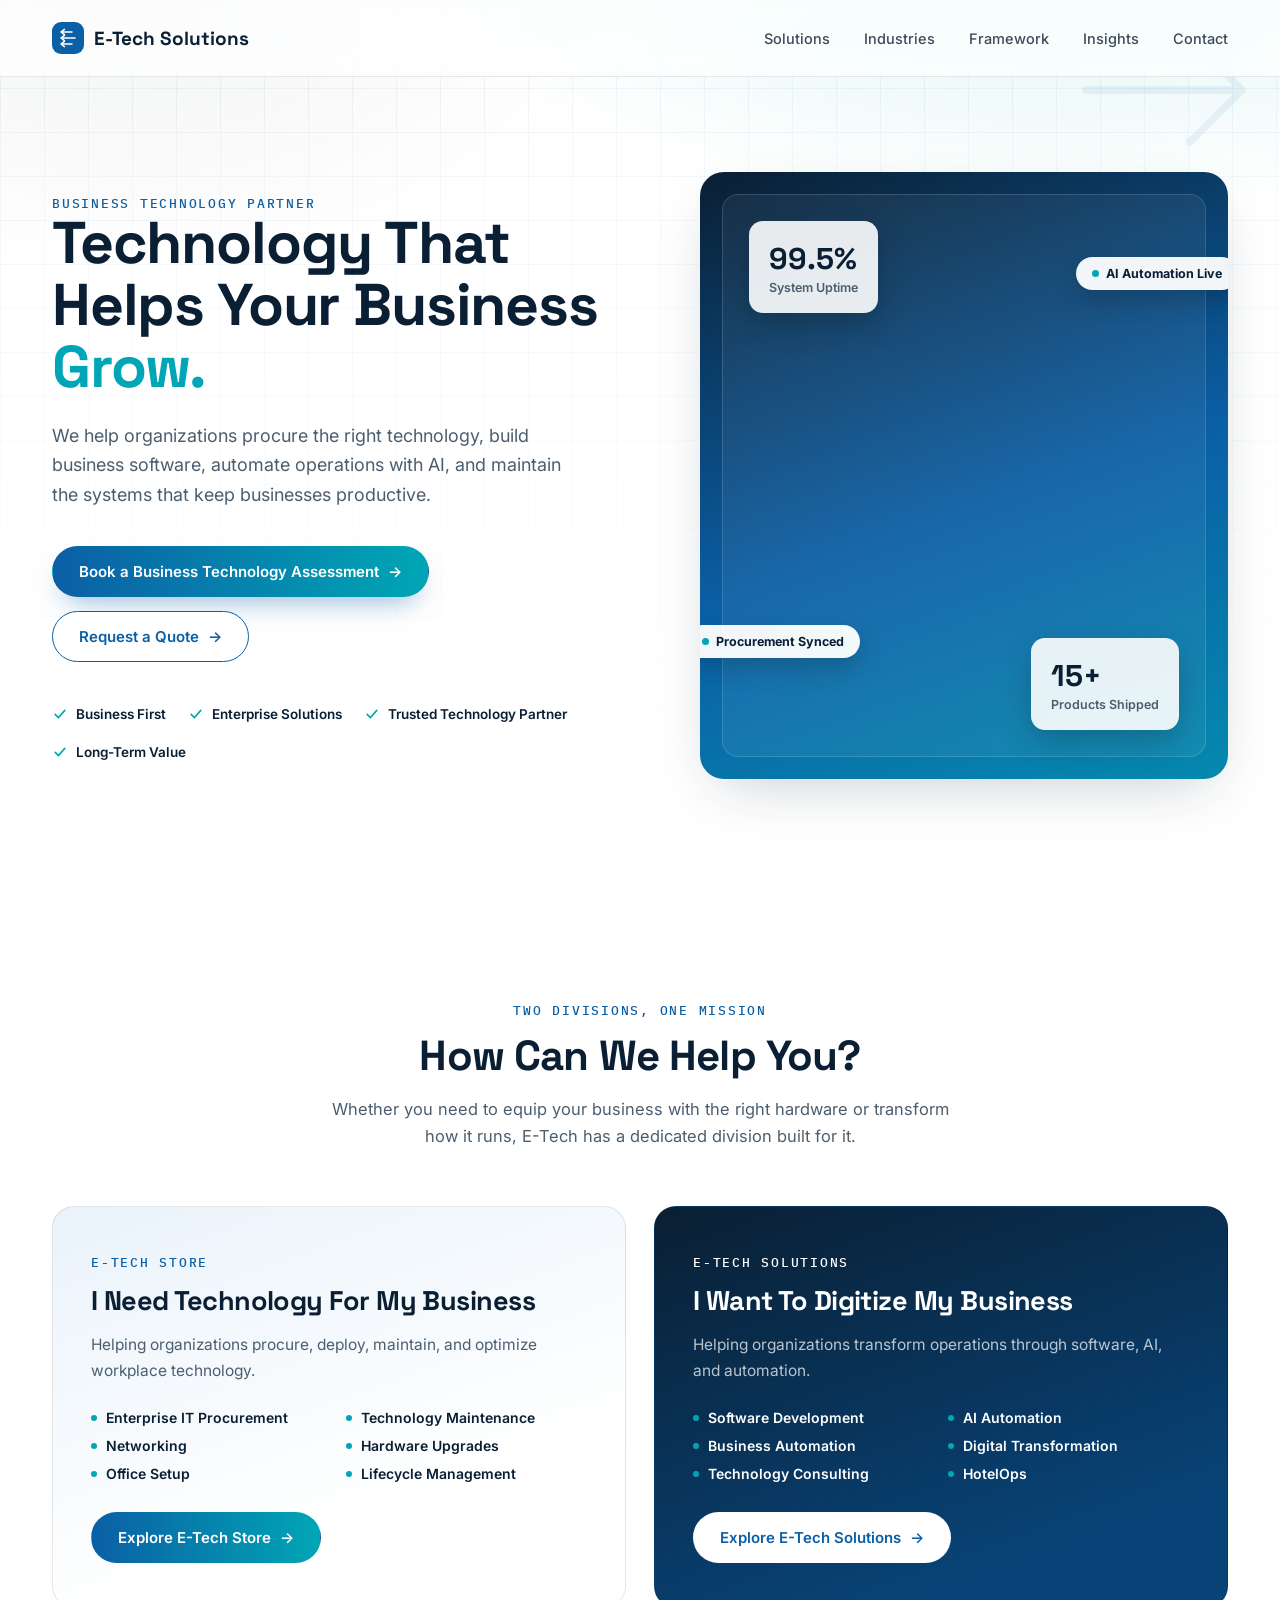
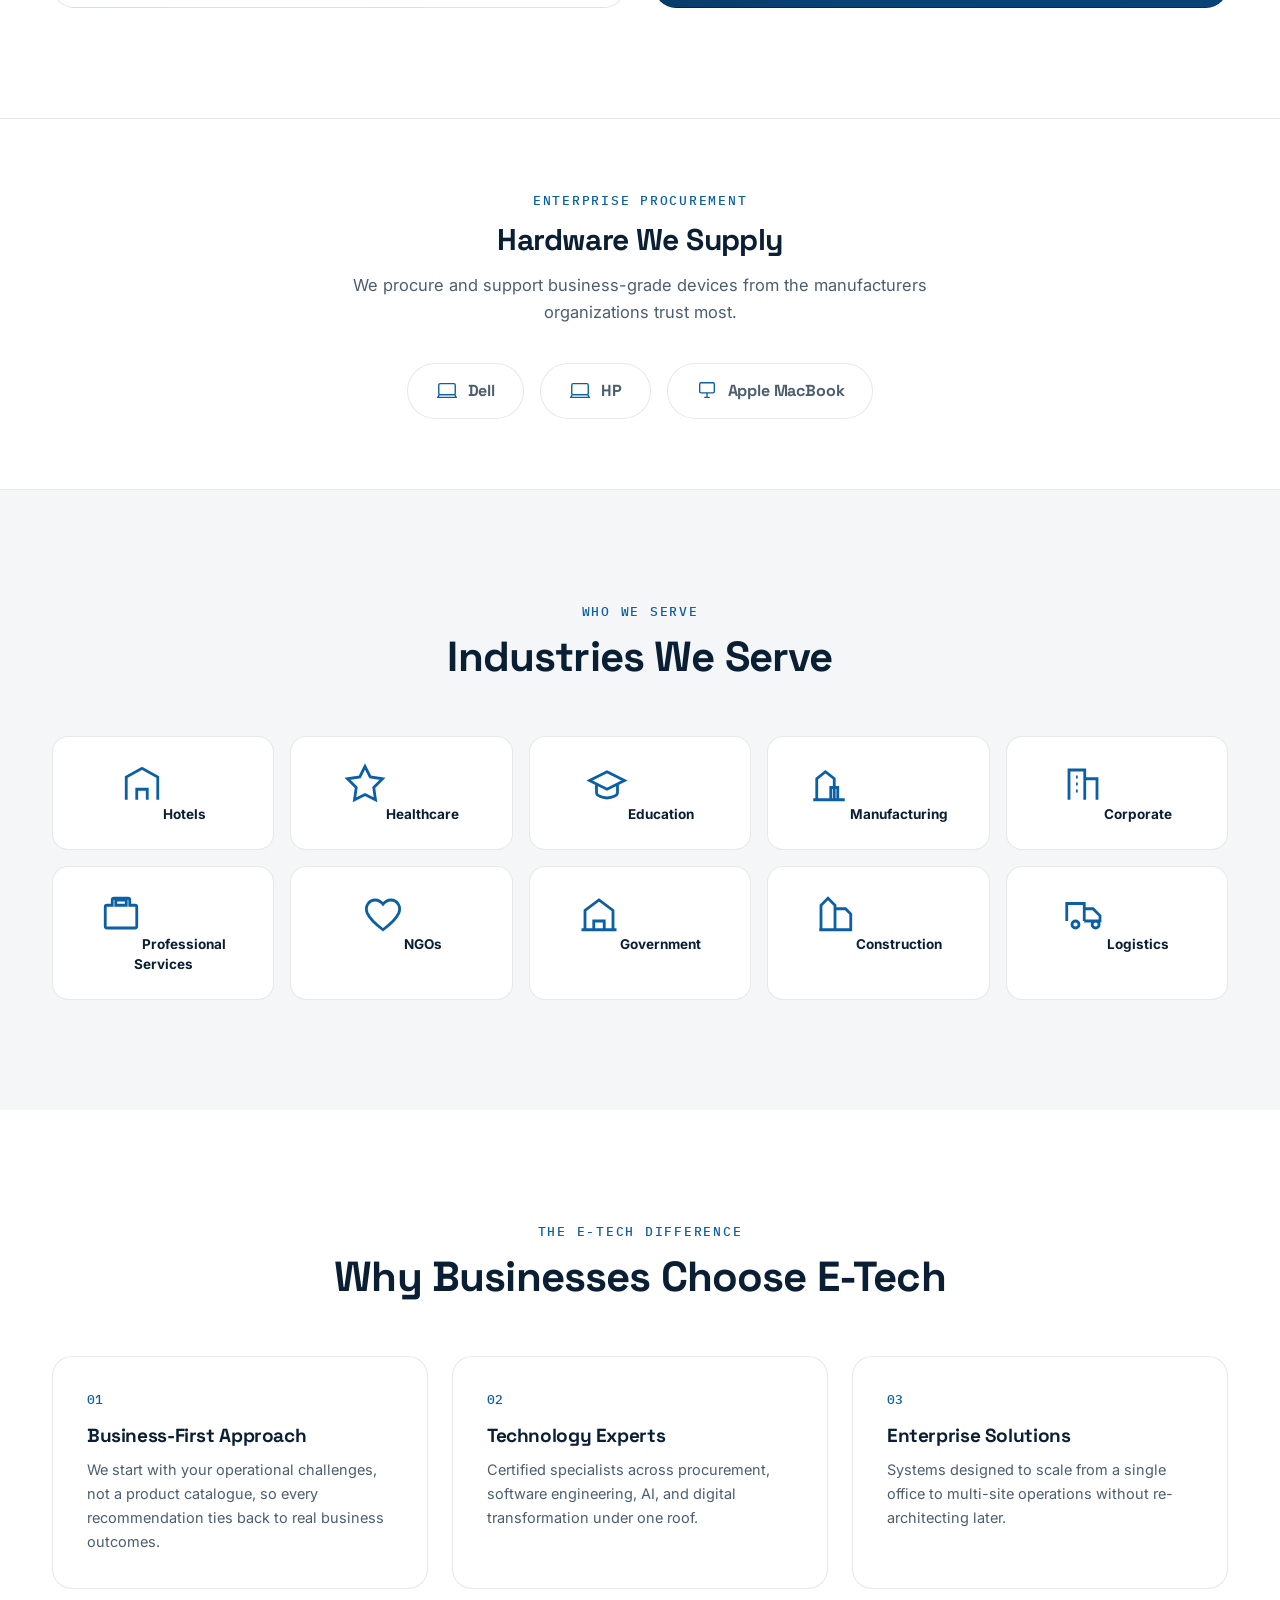
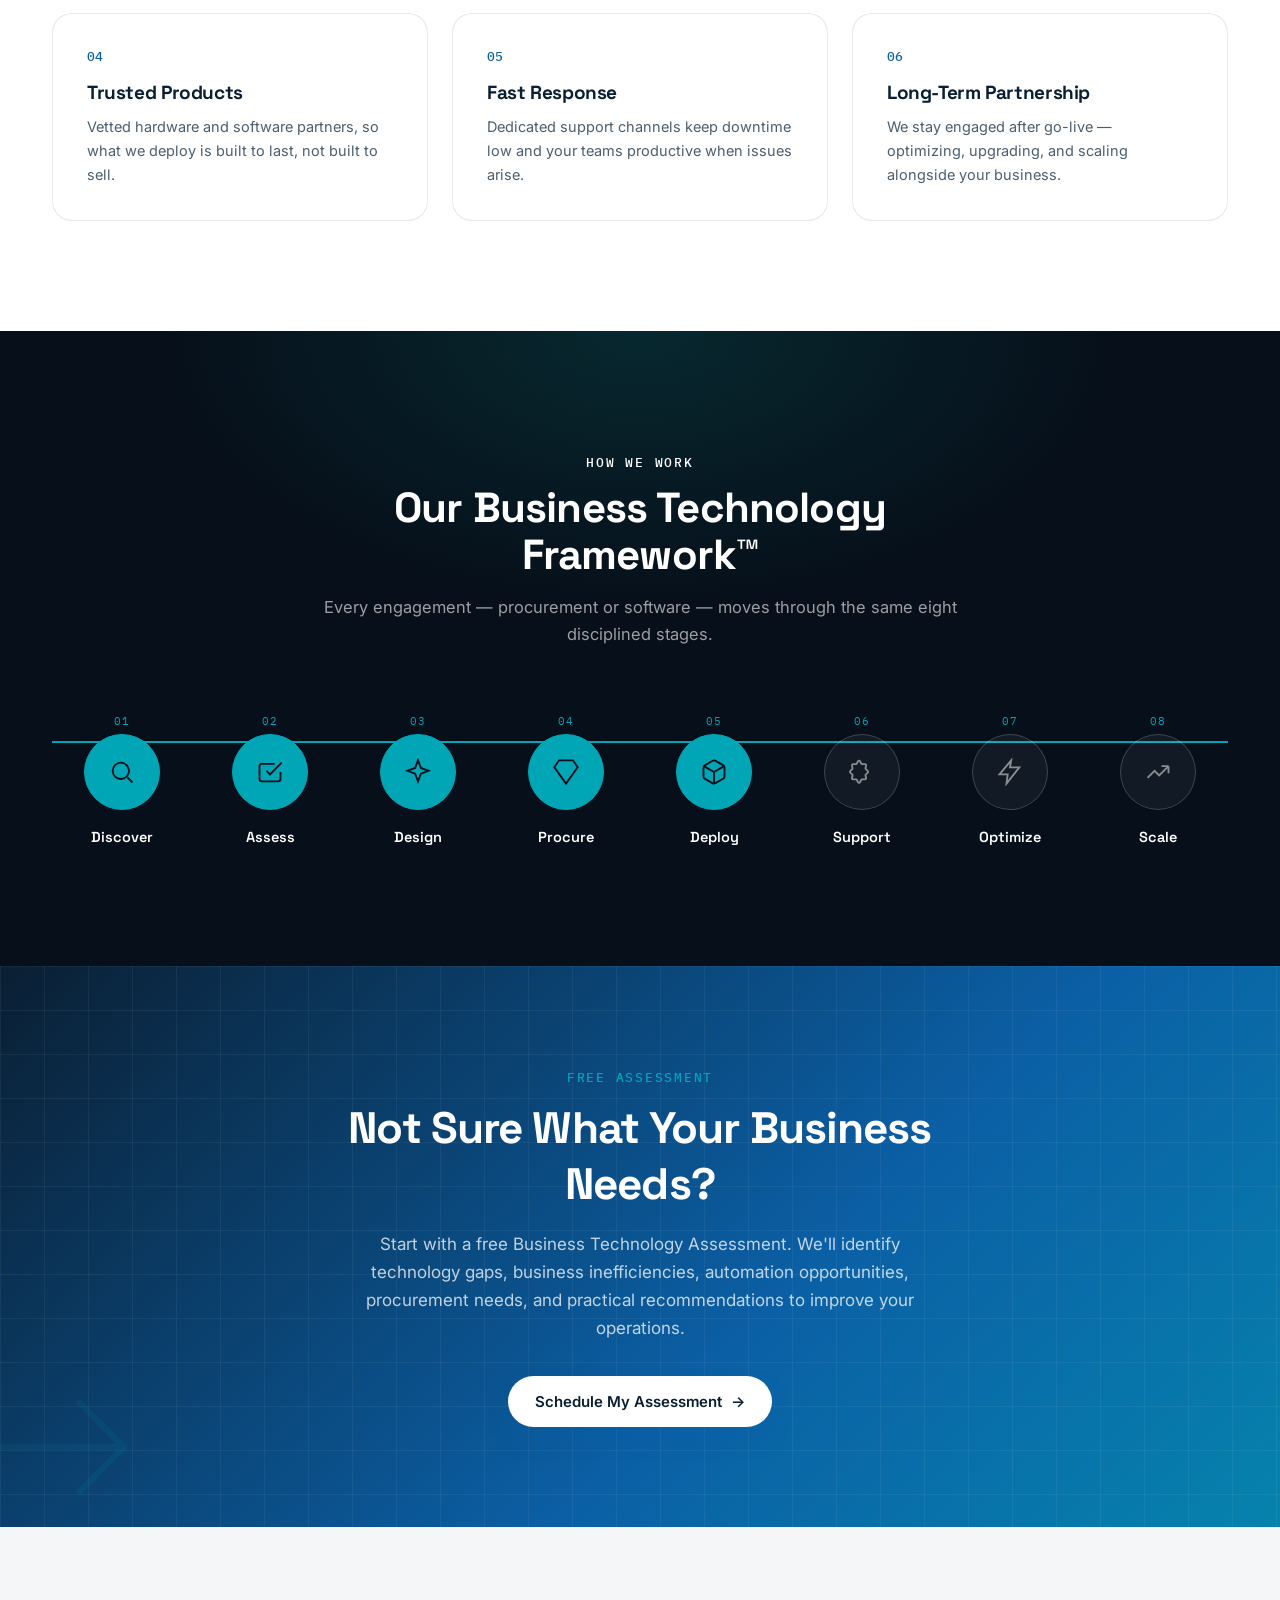
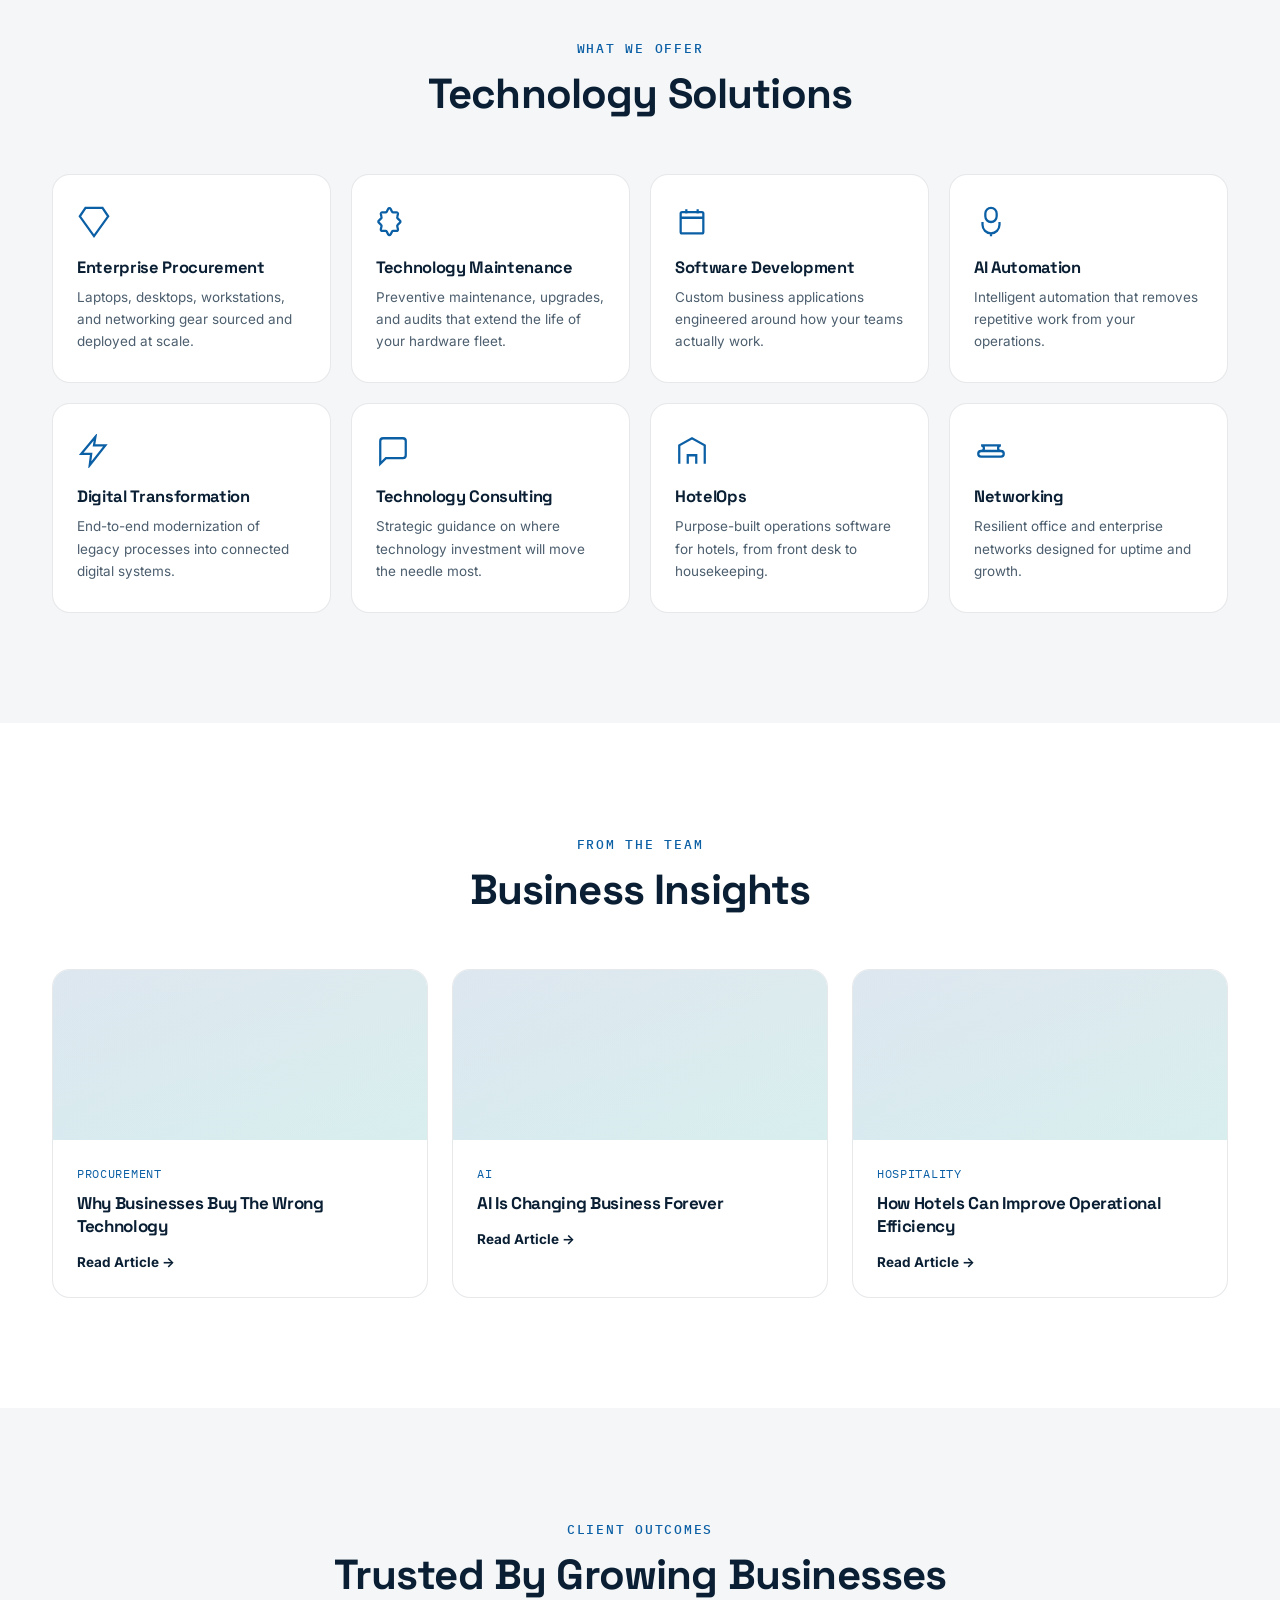
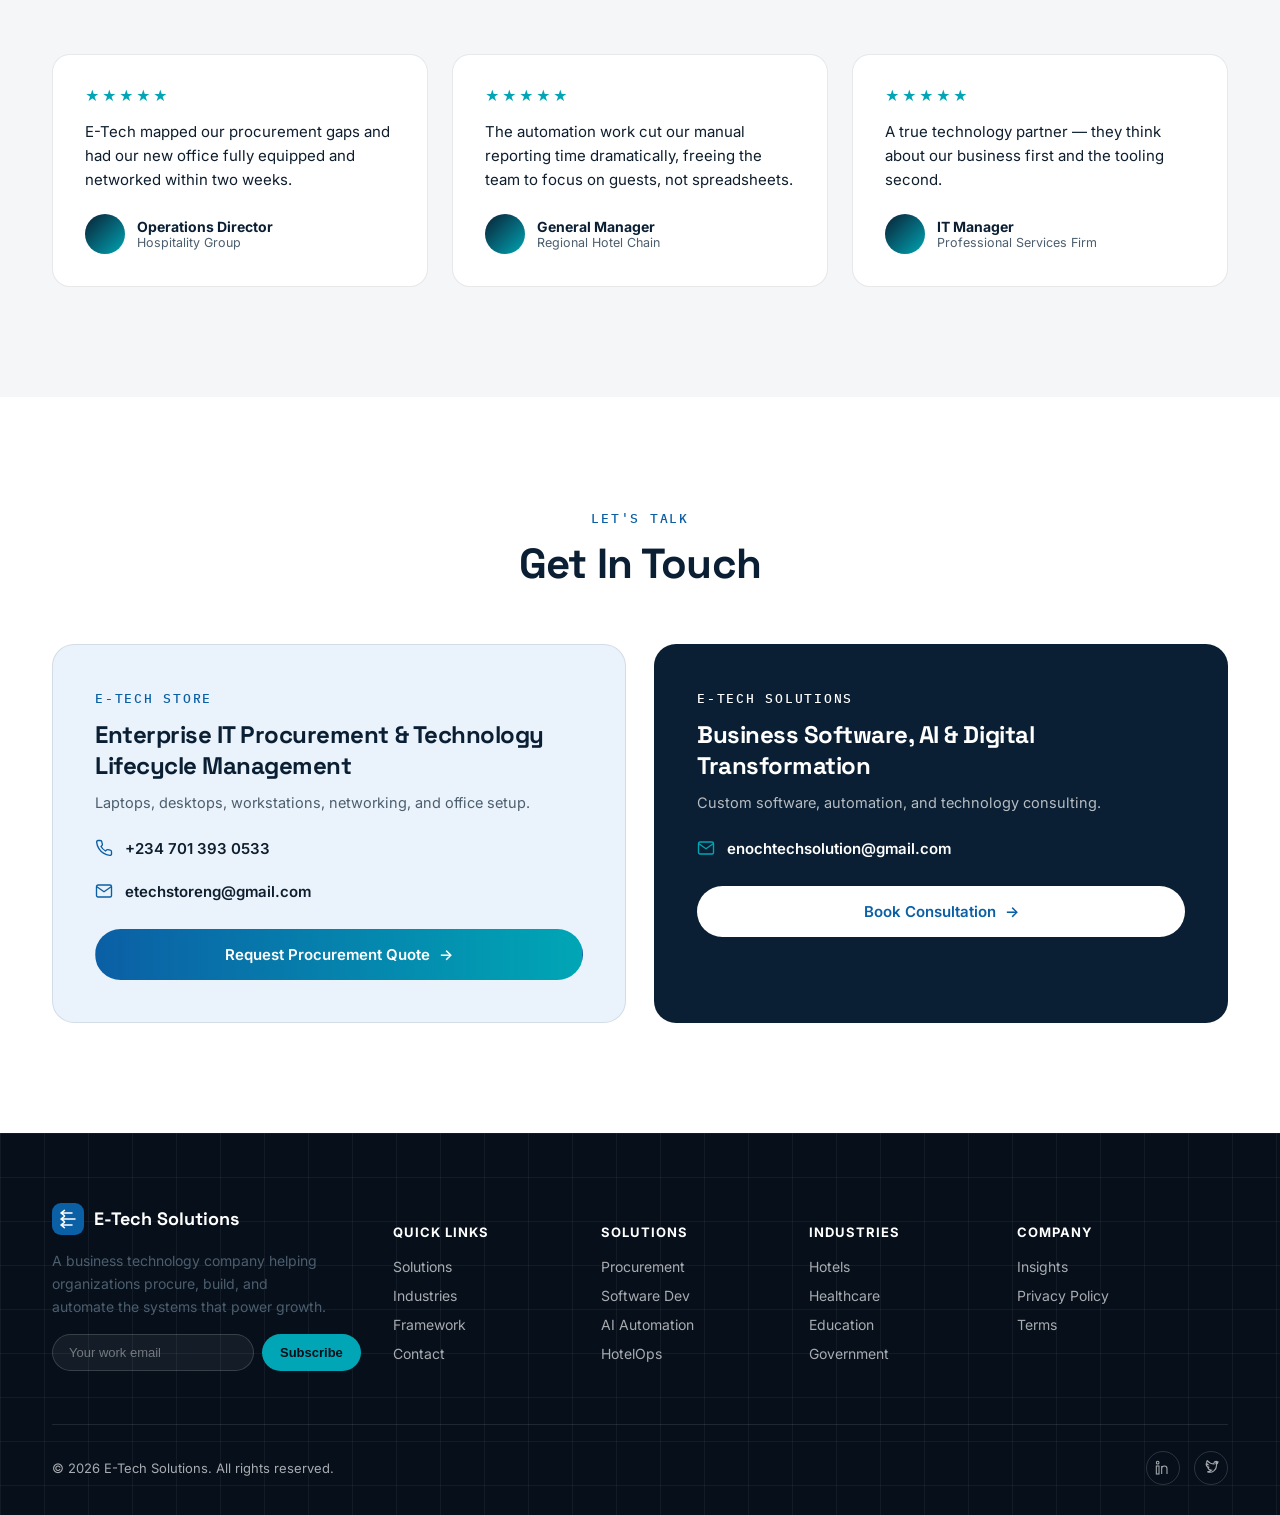
==== commit e4e05cca: "Replace legacy site with new E-Tech Solutions business site New self-contained index.html (business " ====
--- a/index.html
+++ b/index.html
@@ -1,981 +1,733 @@
 <!DOCTYPE html>
 <html lang="en">
 <head>
-    <meta charset="UTF-8">
-    <meta name="viewport" content="width=device-width, initial-scale=1.0">
-    <title>E-Tech Solutions | IT Excellence Redefined</title>
-    <link rel="preconnect" href="https://fonts.googleapis.com">
-    <link rel="preconnect" href="https://fonts.gstatic.com" crossorigin>
-    <link href="https://fonts.googleapis.com/css2?family=Inter:wght@300;400;500;600;700&family=Space+Grotesk:wght@400;500;600;700&display=swap" rel="stylesheet">
-    <link rel="stylesheet" href="https://cdnjs.cloudflare.com/ajax/libs/font-awesome/6.5.0/css/all.min.css">
-    <style>
-        :root {
-            --primary: #0066ff;
-            --primary-dark: #0052cc;
-            --secondary: #00d4ff;
-            --accent: #ff6b35;
-            --dark: #0a0a0b;
-            --dark-light: #1a1a1b;
-            --text: #ffffff;
-            --text-muted: #a1a1aa;
-            --glass: rgba(255, 255, 255, 0.1);
-            --glass-border: rgba(255, 255, 255, 0.2);
-        }
-
-        * {
-            margin: 0;
-            padding: 0;
-            box-sizing: border-box;
-        }
-        .whatsapp-float {
-            position: fixed;
-            width: 60px;
-            height: 60px;
-            bottom: 20px;
-            right: 20px;
-            background-color: #25D366;
-            color: white;
-            border-radius: 50%;
-            text-align: center;
-            font-size: 30px;
-            box-shadow: 2px 2px 10px rgba(0, 0, 0, 0.3);
-            z-index: 1000;
-            display: flex;
-            align-items: center;
-            justify-content: center;
-            transition: transform 0.3s ease;
-            cursor: pointer;
-        }
-        
-        .whatsapp-float:hover {
-            transform: scale(1.1);
-        }
-
-        html {
-            scroll-behavior: smooth;
-        }
-
-        body {
-            font-family: 'Inter', sans-serif;
-            background: var(--dark);
-            color: var(--text);
-            line-height: 1.7;
-            overflow-x: hidden;
-        }
-
-        /* Animated Background */
-        .bg-animation {
-            position: fixed;
-            top: 0;
-            left: 0;
-            width: 100%;
-            height: 100%;
-            z-index: -2;
-            background: linear-gradient(45deg, #0a0a0b, #1a1a1b, #0066ff10);
-        }
-
-        .bg-animation::before {
-            content: '';
-            position: absolute;
-            top: 0;
-            left: 0;
-            width: 100%;
-            height: 100%;
-            background-image: 
-                radial-gradient(circle at 20% 50%, rgba(0, 102, 255, 0.3) 0%, transparent 50%),
-                radial-gradient(circle at 80% 20%, rgba(0, 212, 255, 0.3) 0%, transparent 50%),
-                radial-gradient(circle at 40% 80%, rgba(255, 107, 53, 0.2) 0%, transparent 50%);
-            animation: float 20s ease-in-out infinite;
-        }
-
-        @keyframes float {
-            0%, 100% { transform: translate(0px, 0px) rotate(0deg); }
-            33% { transform: translate(30px, -30px) rotate(120deg); }
-            66% { transform: translate(-20px, 20px) rotate(240deg); }
-        }
-
-        /* Navigation */
-        .navbar {
-            position: fixed;
-            top: 0;
-            width: 100%;
-            padding: 1rem 2rem;
-            background: rgba(10, 10, 11, 0.9);
-            backdrop-filter: blur(20px);
-            border-bottom: 1px solid var(--glass-border);
-            z-index: 1000;
-            transition: all 0.3s ease;
-        }
-
-        .navbar.scrolled {
-            background: rgba(10, 10, 11, 0.95);
-            box-shadow: 0 10px 30px rgba(0, 0, 0, 0.3);
-        }
-
-        .nav-container {
-            display: flex;
-            justify-content: space-between;
-            align-items: center;
-            max-width: 1200px;
-            margin: 0 auto;
-        }
-
-        .logo {
-            font-family: 'Space Grotesk', sans-serif;
-            font-size: 1.8rem;
-            font-weight: 700;
-            background: linear-gradient(135deg, var(--primary), var(--secondary));
-            -webkit-background-clip: text;
-            -webkit-text-fill-color: transparent;
-            background-clip: text;
-        }
-
-        .nav-links {
-            display: flex;
-            gap: 2rem;
-            list-style: none;
-        }
-
-        .nav-links a {
-            color: var(--text);
-            text-decoration: none;
-            font-weight: 500;
-            position: relative;
-            transition: all 0.3s ease;
-        }
-
-        .nav-links a::after {
-            content: '';
-            position: absolute;
-            bottom: -5px;
-            left: 0;
-            width: 0;
-            height: 2px;
-            background: linear-gradient(135deg, var(--primary), var(--secondary));
-            transition: width 0.3s ease;
-        }
-
-        .nav-links a:hover::after {
-            width: 100%;
-        }
-
-        .nav-links a:hover {
-            color: var(--secondary);
-        }
-
-        .menu-toggle {
-            display: none;
-            flex-direction: column;
-            cursor: pointer;
-            gap: 4px;
-        }
-
-        .menu-toggle span {
-            width: 25px;
-            height: 3px;
-            background: var(--text);
-            transition: all 0.3s ease;
-        }
-
-        /* Hero Section */
-        .hero {
-            min-height: 100vh;
-            display: flex;
-            align-items: center;
-            justify-content: center;
-            text-align: center;
-            position: relative;
-            overflow: hidden;
-        }
-
-        .hero-content {
-            max-width: 800px;
-            padding: 0 2rem;
-            z-index: 2;
-        }
-
-        .hero h1 {
-            font-family: 'Space Grotesk', sans-serif;
-            font-size: 4rem;
-            font-weight: 700;
-            margin-bottom: 1.5rem;
-            background: linear-gradient(135deg, var(--text), var(--secondary));
-            -webkit-background-clip: text;
-            -webkit-text-fill-color: transparent;
-            background-clip: text;
-            animation: fadeInUp 1s ease-out;
-        }
-
-        .hero-subtitle {
-            font-size: 1.3rem;
-            color: var(--text-muted);
-            margin-bottom: 2rem;
-            animation: fadeInUp 1s ease-out 0.2s both;
-        }
-
-        .cta-button {
-            display: inline-block;
-            padding: 1rem 2.5rem;
-            background: linear-gradient(135deg, var(--primary), var(--secondary));
-            color: var(--text);
-            text-decoration: none;
-            border-radius: 50px;
-            font-weight: 600;
-            font-size: 1.1rem;
-            transition: all 0.3s ease;
-            position: relative;
-            overflow: hidden;
-            animation: fadeInUp 1s ease-out 0.4s both;
-        }
-
-        .cta-button::before {
-            content: '';
-            position: absolute;
-            top: 0;
-            left: -100%;
-            width: 100%;
-            height: 100%;
-            background: linear-gradient(90deg, transparent, rgba(255, 255, 255, 0.2), transparent);
-            transition: left 0.5s ease;
-        }
-
-        .cta-button:hover::before {
-            left: 100%;
-        }
-
-        .cta-button:hover {
-            transform: translateY(-2px);
-            box-shadow: 0 20px 40px rgba(0, 102, 255, 0.3);
-        }
-
-        /* Floating Elements */
-        .floating-element {
-            position: absolute;
-            border-radius: 50%;
-            background: linear-gradient(135deg, var(--primary), var(--secondary));
-            opacity: 0.1;
-            animation: floatSlow 15s ease-in-out infinite;
-        }
-
-        .floating-element:nth-child(1) {
-            width: 100px;
-            height: 100px;
-            top: 20%;
-            left: 10%;
-            animation-delay: 0s;
-        }
-
-        .floating-element:nth-child(2) {
-            width: 150px;
-            height: 150px;
-            top: 60%;
-            right: 10%;
-            animation-delay: 5s;
-        }
-
-        .floating-element:nth-child(3) {
-            width: 80px;
-            height: 80px;
-            bottom: 20%;
-            left: 20%;
-            animation-delay: 10s;
-        }
-
-        @keyframes floatSlow {
-            0%, 100% { transform: translateY(0px) rotate(0deg); }
-            50% { transform: translateY(-20px) rotate(180deg); }
-        }
-
-        /* Sections */
-        .section {
-            padding: 6rem 2rem;
-            max-width: 1200px;
-            margin: 0 auto;
-        }
-
-        .section-title {
-            font-family: 'Space Grotesk', sans-serif;
-            font-size: 2.5rem;
-            font-weight: 600;
-            text-align: center;
-            margin-bottom: 3rem;
-            background: linear-gradient(135deg, var(--text), var(--secondary));
-            -webkit-background-clip: text;
-            -webkit-text-fill-color: transparent;
-            background-clip: text;
-        }
-
-        /* Glass Cards */
-        .glass-card {
-            background: var(--glass);
-            backdrop-filter: blur(20px);
-            border: 1px solid var(--glass-border);
-            border-radius: 20px;
-            padding: 2.5rem;
-            margin: 2rem 0;
-            transition: all 0.3s ease;
-            position: relative;
-            overflow: hidden;
-        }
-
-        .glass-card::before {
-            content: '';
-            position: absolute;
-            top: 0;
-            left: 0;
-            right: 0;
-            height: 1px;
-            background: linear-gradient(90deg, transparent, var(--secondary), transparent);
-        }
-
-        .glass-card:hover {
-            transform: translateY(-10px);
-            box-shadow: 0 30px 60px rgba(0, 102, 255, 0.2);
-            border-color: var(--secondary);
-        }
-
-        .services-grid {
-            display: grid;
-            grid-template-columns: repeat(auto-fit, minmax(350px, 1fr));
-            gap: 2rem;
-            margin-top: 3rem;
-        }
-
-        .service-card {
-            background: var(--glass);
-            backdrop-filter: blur(20px);
-            border: 1px solid var(--glass-border);
-            border-radius: 20px;
-            padding: 2rem;
-            text-align: center;
-            transition: all 0.3s ease;
-            position: relative;
-            overflow: hidden;
-        }
-
-        .service-card::before {
-            content: '';
-            position: absolute;
-            top: -50%;
-            left: -50%;
-            width: 200%;
-            height: 200%;
-            background: linear-gradient(45deg, transparent, rgba(0, 212, 255, 0.1), transparent);
-            transform: rotate(45deg);
-            transition: all 0.3s ease;
-            opacity: 0;
-        }
-
-        .service-card:hover::before {
-            opacity: 1;
-            animation: shimmer 1.5s ease;
-        }
-
-        @keyframes shimmer {
-            0% { transform: translateX(-100%) translateY(-100%) rotate(45deg); }
-            100% { transform: translateX(100%) translateY(100%) rotate(45deg); }
-        }
-
-        .service-card:hover {
-            transform: translateY(-10px);
-            border-color: var(--secondary);
-            box-shadow: 0 20px 40px rgba(0, 212, 255, 0.2);
-        }
-
-        .service-icon {
-            font-size: 3rem;
-            margin-bottom: 1rem;
-            color: var(--secondary);
-        }
-
-        .service-card h3 {
-            font-family: 'Space Grotesk', sans-serif;
-            font-size: 1.5rem;
-            margin-bottom: 1rem;
-            color: var(--text);
-        }
-
-        .service-card p {
-            color: var(--text-muted);
-            line-height: 1.6;
-        }
-
-        /* Contact Form */
-        .contact-form {
-            max-width: 600px;
-            margin: 0 auto;
-        }
-
-        .form-group {
-            margin-bottom: 2rem;
-        }
-
-        .form-input {
-            width: 100%;
-            padding: 1rem 1.5rem;
-            background: var(--glass);
-            border: 1px solid var(--glass-border);
-            border-radius: 15px;
-            color: var(--text);
-            font-size: 1rem;
-            transition: all 0.3s ease;
-            backdrop-filter: blur(20px);
-        }
-
-        .form-input:focus {
-            outline: none;
-            border-color: var(--secondary);
-            box-shadow: 0 0 20px rgba(0, 212, 255, 0.3);
-        }
-
-        .form-input::placeholder {
-            color: var(--text-muted);
-        }
-
-        .submit-btn {
-            width: 100%;
-            padding: 1rem;
-            background: linear-gradient(135deg, var(--primary), var(--secondary));
-            border: none;
-            border-radius: 15px;
-            color: var(--text);
-            font-size: 1.1rem;
-            font-weight: 600;
-            cursor: pointer;
-            transition: all 0.3s ease;
-            position: relative;
-            overflow: hidden;
-        }
-
-        .submit-btn::before {
-            content: '';
-            position: absolute;
-            top: 0;
-            left: -100%;
-            width: 100%;
-            height: 100%;
-            background: linear-gradient(90deg, transparent, rgba(255, 255, 255, 0.2), transparent);
-            transition: left 0.5s ease;
-        }
-
-        .submit-btn:hover::before {
-            left: 100%;
-        }
-
-        .submit-btn:hover {
-            transform: translateY(-2px);
-            box-shadow: 0 15px 30px rgba(0, 102, 255, 0.4);
-        }
-
-        /* Footer */
-        .footer {
-            background: var(--dark-light);
-            text-align: center;
-            padding: 3rem 2rem;
-            border-top: 1px solid var(--glass-border);
-            margin-top: 6rem;
-        }
-
-        .footer p {
-            color: var(--text-muted);
-            font-size: 1rem;
-        }
-
-        /* Animations */
-        @keyframes fadeInUp {
-            from {
-                opacity: 0;
-                transform: translateY(30px);
-            }
-            to {
-                opacity: 1;
-                transform: translateY(0);
-            }
-        }
-
-        .fade-in {
-            opacity: 0;
-            transform: translateY(30px);
-            transition: all 0.6s ease;
-        }
-
-        .fade-in.visible {
-            opacity: 1;
-            transform: translateY(0);
-        }
-        
-        /* Business Contact Styling */
-    .contact-info {
-        margin-top: 2rem;
-        font-size: 1.1rem;
-        color: var(--text-muted);
-        text-align: center;
-    }
-
-    .contact-info a {
-        color: var(--primary);
-        text-decoration: none;
-        font-weight: 600;
-    }
-
-    .contact-info a:hover {
-        color: var(--primary-dark);
-    }
-
-    /* Social Links Styling */
-    .social-links {
-        list-style: none;
-        display: flex;
-        gap: 15px;
-        justify-content: center;
-        padding: 0;
-    }
-
-    .social-link {
-        color: var(--text);
-        text-decoration: none;
-        font-weight: 600;
-        transition: color 0.3s ease;
-    }
-
-    .social-link:hover {
-        color: var(--primary);
-    }
-
-        /* Mobile Responsive */
-        @media (max-width: 768px) {
-            .nav-links {
-                display: none;
-                position: absolute;
-                top: 100%;
-                left: 0;
-                width: 100%;
-                background: rgba(10, 10, 11, 0.95);
-                backdrop-filter: blur(20px);
-                flex-direction: column;
-                padding: 2rem;
-                border-top: 1px solid var(--glass-border);
-            }
-
-            .nav-links.active {
-                display: flex;
-            }
-
-            .menu-toggle {
-                display: flex;
-            }
-
-            .menu-toggle.active span:nth-child(1) {
-                transform: rotate(45deg) translate(5px, 5px);
-            }
-
-            .menu-toggle.active span:nth-child(2) {
-                opacity: 0;
-            }
-
-            .menu-toggle.active span:nth-child(3) {
-                transform: rotate(-45deg) translate(7px, -6px);
-            }
-
-            .hero h1 {
-                font-size: 2.5rem;
-            }
-
-            .hero-subtitle {
-                font-size: 1.1rem;
-            }
-
-            .section {
-                padding: 4rem 1rem;
-            }
-
-            .section-title {
-                font-size: 2rem;
-            }
-
-            .services-grid {
-                grid-template-columns: 1fr;
-                gap: 1.5rem;
-            }
-
-            .glass-card {
-                padding: 2rem;
-            }
-
-            .service-card {
-                padding: 1.5rem;
-            }
-        }
-
-        @media (max-width: 480px) {
-            .hero h1 {
-                font-size: 2rem;
-            }
-
-            .section-title {
-                font-size: 1.8rem;
-            }
-
-            .cta-button {
-                padding: 0.8rem 2rem;
-                font-size: 1rem;
-            }
-        }
-    </style>
+<meta charset="UTF-8">
+<meta name="viewport" content="width=device-width, initial-scale=1.0">
+<title>E-Tech Solutions — Technology That Powers Business</title>
+<link rel="preconnect" href="https://fonts.googleapis.com">
+<link rel="preconnect" href="https://fonts.gstatic.com" crossorigin>
+<link href="https://fonts.googleapis.com/css2?family=Space+Grotesk:wght@400;500;600;700&family=Inter:wght@400;500;600;700;800&family=IBM+Plex+Mono:wght@500&display=swap" rel="stylesheet">
+<style>
+  :root{
+    --blue: #0B5FA5;
+    --blue-dark: #084377;
+    --navy: #0A1F33;
+    --navy-deep: #060F1A;
+    --teal: #00A6B5;
+    --teal-dark: #00838F;
+    --white: #FFFFFF;
+    --grey: #F4F6F8;
+    --soft-blue: #EAF3FB;
+    --ink: #0E1E2E;
+    --ink-soft: #4C5E6E;
+    --line: rgba(10,31,51,0.10);
+    --shadow: 0 20px 60px -20px rgba(10,31,51,0.25);
+    --grad: linear-gradient(90deg, var(--blue), var(--teal));
+    --grad-hover: linear-gradient(90deg, var(--blue-dark), var(--teal-dark));
+    --radius: 18px;
+    --maxw: 1240px;
+    --ease: cubic-bezier(.16,.8,.24,1);
+  }
+  /* subtle geometric grid — brand background motif */
+  .grid-pattern{
+    background-image:
+      linear-gradient(rgba(11,95,165,0.06) 1px, transparent 1px),
+      linear-gradient(90deg, rgba(11,95,165,0.06) 1px, transparent 1px);
+    background-size:44px 44px;
+  }
+  .grid-pattern-dark{isolation:isolate;}
+  .grid-pattern-dark::before{
+    content:"";position:absolute;inset:0;z-index:0;pointer-events:none;
+    background-image:
+      linear-gradient(rgba(255,255,255,0.05) 1px, transparent 1px),
+      linear-gradient(90deg, rgba(255,255,255,0.05) 1px, transparent 1px);
+    background-size:44px 44px;
+  }
+  .arrow-motif{position:absolute;pointer-events:none;z-index:0;opacity:0.5;}
+  /* Brand / hardware partner strip */
+  .brand-row{display:flex;justify-content:center;align-items:center;gap:16px;flex-wrap:wrap;}
+  .brand-badge{
+    display:flex;align-items:center;gap:10px;padding:16px 28px;border-radius:100px;
+    border:1px solid var(--line);background:var(--white);color:var(--ink-soft);
+    font-family:'Space Grotesk',sans-serif;font-weight:700;font-size:16px;letter-spacing:-0.01em;
+    transition:all .3s var(--ease);
+  }
+  .brand-badge svg{width:22px;height:22px;color:var(--blue);transition:color .3s;flex-shrink:0;}
+  .brand-badge:hover{border-color:var(--teal);color:var(--navy);transform:translateY(-3px);box-shadow:var(--shadow);}
+  .brand-badge:hover svg{color:var(--teal);}
+  *{box-sizing:border-box;}
+  html{scroll-behavior:smooth;}
+  body{
+    margin:0;
+    font-family:'Inter',sans-serif;
+    color:var(--ink);
+    background:var(--white);
+    -webkit-font-smoothing:antialiased;
+    overflow-x:hidden;
+  }
+  h1,h2,h3,h4{
+    font-family:'Space Grotesk',sans-serif;
+    margin:0;
+    letter-spacing:-0.02em;
+    color:var(--navy);
+  }
+  p{margin:0;line-height:1.65;color:var(--ink-soft);}
+  a{text-decoration:none;color:inherit;}
+  .eyebrow{
+    font-family:'IBM Plex Mono',monospace;
+    font-size:12.5px;
+    letter-spacing:0.14em;
+    text-transform:uppercase;
+    color:var(--blue);
+    font-weight:500;
+  }
+  .wrap{max-width:var(--maxw);margin:0 auto;padding:0 32px;}
+  section{position:relative;}
+  img{max-width:100%;display:block;}
+  ::selection{background:var(--teal);color:white;}
+
+  /* Reveal */
+  .reveal{opacity:0;transform:translateY(24px);transition:opacity .8s var(--ease), transform .8s var(--ease);}
+  .reveal.in{opacity:1;transform:translateY(0);}
+
+  /* NAV */
+  header{
+    position:fixed;top:0;left:0;right:0;z-index:200;
+    background:rgba(255,255,255,0.72);
+    backdrop-filter:blur(16px) saturate(160%);
+    -webkit-backdrop-filter:blur(16px) saturate(160%);
+    border-bottom:1px solid var(--line);
+    transition:background .3s ease;
+  }
+  nav.wrap{display:flex;align-items:center;justify-content:space-between;height:76px;}
+  .logo{display:flex;align-items:center;gap:10px;font-weight:700;font-size:19px;color:var(--navy);font-family:'Space Grotesk',sans-serif;}
+  .logo-mark{width:32px;height:32px;flex-shrink:0;}
+  .navlinks{display:flex;gap:34px;align-items:center;}
+  .navlinks a{font-size:14.5px;font-weight:500;color:var(--ink);opacity:0.8;transition:opacity .2s;}
+  .navlinks a:hover{opacity:1;color:var(--teal);}
+  .nav-cta{
+    background:var(--grad);color:white;padding:11px 22px;border-radius:100px;
+    font-size:14px;font-weight:600;transition:background .25s var(--ease), transform .25s var(--ease);
+    display:inline-flex;align-items:center;gap:7px;
+  }
+  .nav-cta:hover{background:var(--grad-hover);transform:translateY(-1px);}
+  .burger{display:none;flex-direction:column;gap:5px;cursor:pointer;background:none;border:none;padding:8px;}
+  .burger span{width:22px;height:2px;background:var(--navy);display:block;}
+  .mobile-menu{
+    display:none;position:fixed;top:76px;left:0;right:0;background:white;z-index:199;
+    border-bottom:1px solid var(--line);padding:20px 32px 30px;flex-direction:column;gap:18px;
+    box-shadow:0 20px 40px rgba(0,0,0,0.06);
+  }
+  .mobile-menu.open{display:flex;}
+  .mobile-menu a{font-size:16px;font-weight:600;color:var(--navy);}
+
+  /* HERO */
+  .hero{
+    padding:172px 0 110px;
+    background:
+      radial-gradient(1100px 500px at 82% -10%, rgba(15,184,166,0.16), transparent 60%),
+      radial-gradient(900px 500px at 10% 0%, rgba(10,31,51,0.05), transparent 55%),
+      var(--white);
+    position:relative;
+    overflow:hidden;
+  }
+  .hero-grid{display:grid;grid-template-columns:1.05fr 0.95fr;gap:64px;align-items:center;}
+  .hero h1{font-size:clamp(38px,4.6vw,64px);font-weight:700;line-height:1.06;}
+  .hero h1 .accent{color:var(--teal);}
+  .hero p.sub{margin-top:22px;font-size:18px;max-width:520px;color:var(--ink-soft);}
+  .hero-btns{display:flex;gap:14px;margin-top:36px;flex-wrap:wrap;}
+  .btn{
+    display:inline-flex;align-items:center;gap:9px;padding:15px 26px;border-radius:100px;
+    font-weight:600;font-size:15px;transition:all .25s var(--ease);border:1px solid transparent;
+    cursor:pointer;
+  }
+  .btn::after{content:"→";display:inline-block;transition:transform .3s var(--ease);font-weight:600;}
+  .btn:hover::after{transform:translateX(4px);}
+  .btn-primary{background:var(--grad);color:white;box-shadow:0 14px 28px -12px rgba(11,95,165,0.5);}
+  .btn-primary:hover{background:var(--grad-hover);transform:translateY(-2px);box-shadow:0 16px 32px -10px rgba(0,131,143,0.5);}
+  .btn-secondary{background:var(--white);color:var(--blue);border-color:var(--blue);}
+  .btn-secondary:hover{background:var(--soft-blue);border-color:var(--blue-dark);color:var(--blue-dark);}
+  .trust-row{display:flex;flex-wrap:wrap;gap:22px;margin-top:44px;}
+  .trust-item{display:flex;align-items:center;gap:8px;font-size:13.5px;font-weight:600;color:var(--navy);}
+  .trust-item svg{width:16px;height:16px;flex-shrink:0;}
+
+  .hero-visual{
+    position:relative;border-radius:24px;overflow:hidden;
+    background:linear-gradient(160deg,var(--navy) 0%, var(--blue) 55%, var(--teal) 130%);
+    aspect-ratio:4/4.6;box-shadow:var(--shadow);
+  }
+  .hero-visual .panel{
+    position:absolute;inset:22px;border-radius:16px;
+    background:rgba(255,255,255,0.06);border:1px solid rgba(255,255,255,0.14);
+    backdrop-filter:blur(6px);padding:26px;display:flex;flex-direction:column;justify-content:space-between;
+  }
+  .hero-visual .stat-card{
+    background:rgba(255,255,255,0.9);border-radius:14px;padding:18px 20px;
+    box-shadow:0 12px 30px rgba(0,0,0,0.2);
+  }
+  .hero-visual .stat-card .num{font-family:'Space Grotesk',sans-serif;font-size:30px;font-weight:700;color:var(--navy);}
+  .hero-visual .stat-card .lbl{font-size:12.5px;color:var(--ink-soft);font-weight:600;margin-top:2px;}
+  .hero-visual .float-tag{
+    position:absolute;background:rgba(255,255,255,0.95);border-radius:100px;padding:9px 16px;
+    font-size:12.5px;font-weight:700;color:var(--navy);box-shadow:0 10px 24px rgba(0,0,0,0.18);
+    display:flex;align-items:center;gap:7px;
+  }
+  .dot{width:7px;height:7px;border-radius:50%;background:var(--teal);}
+  .float-tag.t1{top:14%;right:-10px;animation:float1 5s ease-in-out infinite;}
+  .float-tag.t2{bottom:20%;left:-14px;animation:float2 6s ease-in-out infinite;}
+  @keyframes float1{0%,100%{transform:translateY(0)}50%{transform:translateY(-10px)}}
+  @keyframes float2{0%,100%{transform:translateY(0)}50%{transform:translateY(8px)}}
+
+  /* SECTION HEAD */
+  .sec-head{max-width:640px;margin-bottom:56px;}
+  .sec-head h2{font-size:clamp(28px,3.4vw,42px);font-weight:700;margin-top:14px;line-height:1.1;}
+  .sec-head p{margin-top:16px;font-size:16.5px;}
+  .center{margin-left:auto;margin-right:auto;text-align:center;}
+
+  section.pad{padding:110px 0;}
+  .bg-grey{background:var(--grey);}
+
+  /* SPLIT SECTION */
+  .split-grid{display:grid;grid-template-columns:1fr 1fr;gap:28px;}
+  .split-card{
+    border-radius:22px;padding:44px 38px;position:relative;overflow:hidden;
+    border:1px solid var(--line);transition:transform .35s var(--ease), box-shadow .35s var(--ease);
+  }
+  .split-card:hover{transform:translateY(-6px);box-shadow:var(--shadow);}
+  .split-card.store{background:linear-gradient(160deg,var(--soft-blue),white 70%);}
+  .split-card.solutions{background:linear-gradient(160deg,var(--navy),var(--blue-dark) 80%);color:white;}
+  .split-card.solutions h3, .split-card.solutions .eyebrow{color:white;}
+  .split-card.solutions p{color:rgba(255,255,255,0.72);}
+  .split-card .eyebrow{color:var(--blue);}
+  .split-card h3{font-size:27px;margin-top:12px;font-weight:700;}
+  .split-card .desc{margin-top:14px;font-size:15.5px;}
+  .service-list{list-style:none;padding:0;margin:26px 0 0;display:grid;grid-template-columns:1fr 1fr;gap:11px 14px;}
+  .service-list li{font-size:14px;font-weight:600;display:flex;align-items:center;gap:9px;}
+  .split-card.store .service-list li{color:var(--navy);}
+  .service-list li::before{content:"";width:6px;height:6px;border-radius:50%;background:var(--teal);flex-shrink:0;}
+  .split-card .btn{margin-top:30px;}
+  .split-card.store .btn{background:var(--grad);color:white;}
+  .split-card.solutions .btn{background:white;color:var(--blue);}
+
+  /* INDUSTRIES */
+  .ind-grid{display:grid;grid-template-columns:repeat(5,1fr);gap:16px;}
+  .ind-card{
+    background:white;border:1px solid var(--line);border-radius:16px;padding:26px 18px;text-align:center;
+    transition:all .3s var(--ease);
+  }
+  .ind-card:hover{border-color:var(--teal);transform:translateY(-4px);box-shadow:0 16px 30px -14px rgba(0,166,181,0.35);}
+  .ind-card:hover .ind-icon{color:var(--teal);}
+  .ind-icon{width:42px;height:42px;margin:0 auto 14px;color:var(--blue);transition:color .3s;}
+  .ind-card span{font-size:13.5px;font-weight:700;color:var(--navy);}
+
+  /* WHY CHOOSE */
+  .feat-grid{display:grid;grid-template-columns:repeat(3,1fr);gap:24px;}
+  .feat-card{background:white;border:1px solid var(--line);border-radius:20px;padding:34px;transition:transform .3s var(--ease), box-shadow .3s var(--ease);}
+  .feat-card:hover{transform:translateY(-5px);box-shadow:var(--shadow);}
+  .feat-num{font-family:'IBM Plex Mono',monospace;font-size:12.5px;color:var(--blue);font-weight:500;}
+  .feat-card h4{font-size:19px;margin-top:16px;font-weight:700;}
+  .feat-card p{margin-top:10px;font-size:14.5px;}
+
+  /* FRAMEWORK TIMELINE - signature element */
+  .framework-wrap{background:var(--navy-deep);padding:120px 0;position:relative;overflow:hidden;}
+  .framework-wrap::before{
+    content:"";position:absolute;inset:0;
+    background:radial-gradient(700px 400px at 50% 0%, rgba(15,184,166,0.15), transparent 70%);
+  }
+  .framework-wrap .sec-head h2, .framework-wrap .eyebrow{color:white;}
+  .framework-wrap .sec-head p{color:rgba(255,255,255,0.6);}
+  .fw-track{position:relative;padding-top:10px;}
+  .fw-line{position:absolute;top:37px;left:0;right:0;height:2px;background:rgba(255,255,255,0.14);}
+  .fw-line-fill{position:absolute;top:0;left:0;height:100%;background:var(--teal);width:0%;transition:width 1.4s var(--ease);}
+  .fw-steps{display:grid;grid-template-columns:repeat(8,1fr);gap:8px;position:relative;}
+  .fw-step{display:flex;flex-direction:column;align-items:center;text-align:center;}
+  .fw-node{
+    width:76px;height:76px;border-radius:50%;background:rgba(255,255,255,0.05);
+    border:1.5px solid rgba(255,255,255,0.18);display:flex;align-items:center;justify-content:center;
+    position:relative;z-index:2;transition:all .4s var(--ease);margin-bottom:18px;
+  }
+  .fw-node svg{width:28px;height:28px;color:rgba(255,255,255,0.5);transition:color .4s;}
+  .fw-step.active .fw-node{background:var(--teal);border-color:var(--teal);}
+  .fw-step.active .fw-node svg{color:var(--navy-deep);}
+  .fw-step .fw-idx{font-family:'IBM Plex Mono',monospace;font-size:11px;color:var(--teal);margin-bottom:6px;letter-spacing:0.1em;}
+  .fw-step h5{font-family:'Space Grotesk',sans-serif;color:white;font-size:14.5px;font-weight:600;margin:0;}
+
+  /* ASSESSMENT CTA */
+  .assess{
+    background:linear-gradient(135deg,var(--navy) 0%,var(--blue) 60%,var(--teal) 140%);
+    padding:100px 0;color:white;
+  }
+  .assess-inner{max-width:720px;margin:0 auto;text-align:center;}
+  .assess h2{color:white;font-size:clamp(28px,3.6vw,44px);font-weight:700;margin-top:14px;}
+  .assess p{color:rgba(255,255,255,0.75);margin-top:18px;font-size:17px;max-width:600px;margin-left:auto;margin-right:auto;}
+  .assess .btn-primary{background:white;color:var(--navy);margin-top:34px;}
+  .assess .btn-primary:hover{background:var(--teal);color:white;}
+  .assess .eyebrow{color:var(--teal);}
+
+  /* SOLUTIONS GRID */
+  .sol-grid{display:grid;grid-template-columns:repeat(4,1fr);gap:20px;}
+  .sol-card{
+    background:white;border:1px solid var(--line);border-radius:18px;padding:30px 24px;
+    transition:all .3s var(--ease);cursor:pointer;position:relative;overflow:hidden;
+  }
+  .sol-card:hover{border-color:transparent;box-shadow:var(--shadow);transform:translateY(-4px);}
+  .sol-card:hover::before{opacity:1;}
+  .sol-card::before{content:"";position:absolute;inset:0;background:var(--grad);opacity:0;transition:opacity .3s;z-index:0;}
+  .sol-card > *{position:relative;z-index:1;}
+  .sol-card h4{font-size:16.5px;margin-top:14px;transition:color .3s;}
+  .sol-card p{font-size:13.5px;margin-top:8px;transition:color .3s;}
+  .sol-card:hover h4, .sol-card:hover p{color:white;}
+  .sol-icon{width:34px;height:34px;color:var(--blue);transition:color .3s;}
+  .sol-card:hover .sol-icon{color:white;}
+
+  /* INSIGHTS */
+  .insight-grid{display:grid;grid-template-columns:repeat(3,1fr);gap:24px;}
+  .insight-card{border-radius:18px;overflow:hidden;border:1px solid var(--line);background:white;transition:transform .3s var(--ease), box-shadow .3s var(--ease);}
+  .insight-card:hover{transform:translateY(-5px);box-shadow:var(--shadow);}
+  .insight-img{height:170px;background:linear-gradient(140deg,var(--soft-blue),var(--grey));position:relative;}
+  .insight-img::after{content:"";position:absolute;inset:0;background:linear-gradient(160deg,rgba(10,31,51,0.06),rgba(15,184,166,0.12));}
+  .insight-body{padding:22px 24px 26px;}
+  .insight-tag{font-family:'IBM Plex Mono',monospace;font-size:11.5px;color:var(--blue);letter-spacing:0.06em;text-transform:uppercase;}
+  .insight-body h4{font-size:17px;margin-top:10px;line-height:1.35;font-weight:700;}
+  .insight-body .read{font-size:13.5px;font-weight:700;color:var(--navy);margin-top:16px;display:inline-block;}
+
+  /* TESTIMONIALS */
+  .test-grid{display:grid;grid-template-columns:repeat(3,1fr);gap:24px;}
+  .test-card{background:white;border:1px solid var(--line);border-radius:18px;padding:32px;}
+  .stars{color:var(--teal);font-size:14px;letter-spacing:2px;}
+  .test-card p.quote{margin-top:16px;font-size:15px;color:var(--ink);line-height:1.6;}
+  .test-person{display:flex;align-items:center;gap:12px;margin-top:22px;}
+  .avatar{width:40px;height:40px;border-radius:50%;background:linear-gradient(135deg,var(--navy),var(--teal));flex-shrink:0;}
+  .test-person .name{font-weight:700;font-size:14px;color:var(--navy);}
+  .test-person .role{font-size:12.5px;color:var(--ink-soft);}
+
+  /* CONTACT */
+  .contact-grid{display:grid;grid-template-columns:1fr 1fr;gap:28px;}
+  .contact-card{border-radius:22px;padding:42px;border:1px solid var(--line);}
+  .contact-card.a{background:var(--soft-blue);}
+  .contact-card.b{background:var(--navy);color:white;}
+  .contact-card.b h3, .contact-card.b .eyebrow{color:white;}
+  .contact-card.b p{color:rgba(255,255,255,0.7);}
+  .contact-card h3{font-size:24px;margin-top:12px;font-weight:700;}
+  .contact-card .desc{margin-top:10px;font-size:14.5px;}
+  .contact-row{display:flex;align-items:center;gap:12px;margin-top:24px;font-weight:600;font-size:15px;}
+  .contact-row svg{width:18px;height:18px;color:var(--blue);flex-shrink:0;}
+  .contact-card.b .contact-row svg{color:var(--teal);}
+  .contact-card .btn{margin-top:28px;width:100%;justify-content:center;}
+  .contact-card.a .btn{background:var(--grad);color:white;}
+  .contact-card.b .btn{background:white;color:var(--blue);}
+
+  /* FOOTER */
+  footer{background:var(--navy-deep);color:rgba(255,255,255,0.65);padding:70px 0 30px;}
+  .foot-grid{display:grid;grid-template-columns:1.5fr 1fr 1fr 1fr 1.2fr;gap:32px;padding-bottom:50px;border-bottom:1px solid rgba(255,255,255,0.1);}
+  .foot-logo{display:flex;align-items:center;gap:10px;font-weight:700;font-size:18px;color:white;font-family:'Space Grotesk',sans-serif;margin-bottom:14px;}
+  .foot-col h5{color:white;font-size:13px;text-transform:uppercase;letter-spacing:0.08em;margin-bottom:18px;font-family:'Inter';font-weight:700;}
+  .foot-col a{display:block;font-size:14px;margin-bottom:12px;color:rgba(255,255,255,0.65);transition:color .2s;}
+  .foot-col a:hover{color:var(--teal);}
+  .foot-bottom{display:flex;justify-content:space-between;align-items:center;padding-top:26px;font-size:13px;flex-wrap:wrap;gap:14px;}
+  .foot-social{display:flex;gap:14px;}
+  .foot-social a{width:34px;height:34px;border-radius:50%;border:1px solid rgba(255,255,255,0.15);display:flex;align-items:center;justify-content:center;}
+  .foot-social svg{width:16px;height:16px;}
+  .newsletter{display:flex;gap:8px;margin-top:16px;}
+  .newsletter input{background:rgba(255,255,255,0.06);border:1px solid rgba(255,255,255,0.15);border-radius:100px;padding:10px 16px;color:white;font-size:13px;flex:1;min-width:0;}
+  .newsletter input::placeholder{color:rgba(255,255,255,0.4);}
+  .newsletter button{background:var(--teal);border:none;border-radius:100px;padding:10px 18px;font-weight:700;font-size:13px;color:var(--navy-deep);cursor:pointer;flex-shrink:0;}
+
+  @media (max-width:980px){
+    .navlinks{display:none;}
+    .burger{display:flex;}
+    .hero-grid{grid-template-columns:1fr;}
+    .hero{padding-top:140px;}
+    .hero-visual{max-width:420px;margin:0 auto;aspect-ratio:1/1;}
+    .split-grid{grid-template-columns:1fr;}
+    .ind-grid{grid-template-columns:repeat(3,1fr);}
+    .feat-grid{grid-template-columns:1fr 1fr;}
+    .fw-steps{grid-template-columns:repeat(4,1fr);row-gap:36px;}
+    .fw-line{display:none;}
+    .sol-grid{grid-template-columns:1fr 1fr;}
+    .insight-grid{grid-template-columns:1fr;}
+    .test-grid{grid-template-columns:1fr;}
+    .contact-grid{grid-template-columns:1fr;}
+    .foot-grid{grid-template-columns:1fr 1fr;row-gap:36px;}
+  }
+  @media (max-width:560px){
+    .wrap{padding:0 20px;}
+    .ind-grid{grid-template-columns:repeat(2,1fr);}
+    .feat-grid{grid-template-columns:1fr;}
+    .fw-steps{grid-template-columns:repeat(2,1fr);}
+    .sol-grid{grid-template-columns:1fr;}
+    .foot-grid{grid-template-columns:1fr;}
+    section.pad{padding:70px 0;}
+    .service-list{grid-template-columns:1fr;}
+  }
+  @media (prefers-reduced-motion: reduce){
+    *{animation:none !important;transition:none !important;}
+    .reveal{opacity:1;transform:none;}
+  }
+  :focus-visible{outline:2px solid var(--blue);outline-offset:3px;}
+</style>
 </head>
 <body>
-    <div class="bg-animation"></div>
-
-    <!-- Navigation -->
-    <nav class="navbar" id="navbar">
-        <div class="nav-container">
-            <div class="logo">E-Tech Solutions</div>
-            <ul class="nav-links" id="navLinks">
-                <li><a href="#home">Home</a></li>
-                <li><a href="#services">Services</a></li>
-                <li><a href="#offers">Special Offers</a></li>
-                 <li><a href="store.html">Store</a></li>
-                <li><a href="#contact">Contact</a></li>
-            </ul>
-            <div class="menu-toggle" id="menuToggle">
-                <span></span>
-                <span></span>
-                <span></span>
-            </div>
+
+<header>
+  <nav class="wrap">
+    <div class="logo">
+      <svg class="logo-mark" viewBox="0 0 32 32" fill="none">
+        <rect width="32" height="32" rx="9" fill="url(#logoGradHead)"/>
+        <path d="M9 10h11M9 10l3.4-2.6M9 10l3.4 2.6M9 16h14M9 16l3.4-2.6M9 16l3.4 2.6M9 22h11M9 22l3.4-2.6M9 22l3.4 2.6" stroke="white" stroke-width="1.5" stroke-linecap="round" stroke-linejoin="round"/>
+        <defs><linearGradient id="logoGradHead" x1="0" y1="0" x2="32" y2="32"><stop style="stop-color:#0B5FA5"/><stop offset="1" style="stop-color:#00A6B5"/></linearGradient></defs>
+      </svg>
+      E-Tech Solutions
+    </div>
+    <div class="navlinks">
+      <a href="#help">Solutions</a>
+      <a href="#industries">Industries</a>
+      <a href="#framework">Framework</a>
+      <a href="#insights">Insights</a>
+      <a href="#contact">Contact</a>
+    </div>
+    <a href="#assessment" class="nav-cta" style="display:none;" id="navCtaDesktop">Book Assessment</a>
+    <button class="burger" id="burgerBtn" aria-label="Open menu"><span></span><span></span><span></span></button>
+  </nav>
+  <div class="mobile-menu" id="mobileMenu">
+    <a href="#help">Solutions</a>
+    <a href="#industries">Industries</a>
+    <a href="#framework">Framework</a>
+    <a href="#insights">Insights</a>
+    <a href="#contact">Contact</a>
+    <a href="#assessment" class="btn btn-primary" style="text-align:center;justify-content:center;">Book Assessment</a>
+  </div>
+</header>
+
+<!-- HERO -->
+<section class="hero">
+  <div class="grid-pattern" style="position:absolute;inset:0;mask-image:linear-gradient(180deg,black,transparent 85%);z-index:0;"></div>
+  <svg class="arrow-motif" viewBox="0 0 200 200" width="260" height="260" style="top:-40px;right:-40px;" fill="none">
+    <path d="M20 100h120M100 60l40 40-40 40" stroke="url(#heroArrowGrad)" stroke-width="6" stroke-linecap="round" stroke-linejoin="round"/>
+    <defs><linearGradient id="heroArrowGrad" x1="0" y1="0" x2="200" y2="200"><stop stop-color="#0B5FA5" stop-opacity="0.14"/><stop offset="1" stop-color="#00A6B5" stop-opacity="0.14"/></linearGradient></defs>
+  </svg>
+  <div class="wrap hero-grid" style="position:relative;z-index:1;">
+    <div>
+      <span class="eyebrow">Business Technology Partner</span>
+      <h1>Technology That Helps Your Business <span class="accent">Grow.</span></h1>
+      <p class="sub">We help organizations procure the right technology, build business software, automate operations with AI, and maintain the systems that keep businesses productive.</p>
+      <div class="hero-btns">
+        <a href="#assessment" class="btn btn-primary">Book a Business Technology Assessment</a>
+        <a href="#contact" class="btn btn-secondary">Request a Quote</a>
+      </div>
+      <div class="trust-row">
+        <div class="trust-item"><svg viewBox="0 0 20 20" fill="none"><path d="M4 10.5l4 4 8-9" stroke="#00A6B5" stroke-width="2" stroke-linecap="round" stroke-linejoin="round"/></svg>Business First</div>
+        <div class="trust-item"><svg viewBox="0 0 20 20" fill="none"><path d="M4 10.5l4 4 8-9" stroke="#00A6B5" stroke-width="2" stroke-linecap="round" stroke-linejoin="round"/></svg>Enterprise Solutions</div>
+        <div class="trust-item"><svg viewBox="0 0 20 20" fill="none"><path d="M4 10.5l4 4 8-9" stroke="#00A6B5" stroke-width="2" stroke-linecap="round" stroke-linejoin="round"/></svg>Trusted Technology Partner</div>
+        <div class="trust-item"><svg viewBox="0 0 20 20" fill="none"><path d="M4 10.5l4 4 8-9" stroke="#00A6B5" stroke-width="2" stroke-linecap="round" stroke-linejoin="round"/></svg>Long-Term Value</div>
+      </div>
+    </div>
+    <div class="hero-visual">
+      <div class="panel">
+        <div class="stat-card" style="align-self:flex-start;">
+          <div class="num">99.5%</div>
+          <div class="lbl">System Uptime</div>
         </div>
-    </nav>
-
-    <!-- Hero Section -->
-    <section class="hero" id="home">
-        <div class="floating-element"></div>
-        <div class="floating-element"></div>
-        <div class="floating-element"></div>
-        
-        <div class="hero-content">
-            <h1>Your Business IT Partner In This Digital Age</h1>
-            <p class="hero-subtitle">On-site tech support, AI training, and reliable maintenance for schools and businesses - we bring tech solutions to your door step</p>
-            <a href="#services" class="cta-button">Get Free Tech Assessment</a>
+        <div class="stat-card" style="align-self:flex-end;">
+          <div class="num">15+</div>
+          <div class="lbl">Products Shipped</div>
         </div>
-    </section>
-
-    <!-- Services Section -->
-    <section class="section" id="services">
-        <h2 class="section-title fade-in">Our Core Services</h2>
-        
-        <div class="glass-card fade-in">
-            <h3 style="font-family: 'Space Grotesk', sans-serif; font-size: 1.8rem; margin-bottom: 1.5rem; color: var(--secondary);">
-                🎯 Fast, Reliable, Local Repairs
-            </h3>
-            <p style="font-size: 1.1rem; color: var(--text-muted); margin-bottom: 2rem;">
-                No bureaucracy. No waiting weeks for repairs. We're your neighborhood IT experts who understand your business needs and respond fast - not another distant corporate vendor.
-            </p>
+      </div>
+      <div class="float-tag t1"><span class="dot"></span> AI Automation Live</div>
+      <div class="float-tag t2"><span class="dot"></span> Procurement Synced</div>
+    </div>
+  </div>
+</section>
+
+<!-- SECTION 2: HOW CAN WE HELP -->
+<section class="pad" id="help">
+  <div class="wrap">
+    <div class="sec-head center">
+      <span class="eyebrow">Two Divisions, One Mission</span>
+      <h2>How Can We Help You?</h2>
+      <p>Whether you need to equip your business with the right hardware or transform how it runs, E-Tech has a dedicated division built for it.</p>
+    </div>
+    <div class="split-grid">
+      <div class="split-card store reveal">
+        <span class="eyebrow">E-Tech Store</span>
+        <h3>I Need Technology For My Business</h3>
+        <p class="desc">Helping organizations procure, deploy, maintain, and optimize workplace technology.</p>
+        <ul class="service-list">
+          <li>Enterprise IT Procurement</li>
+          <li>Technology Maintenance</li>
+          <li>Networking</li>
+          <li>Hardware Upgrades</li>
+          <li>Office Setup</li>
+          <li>Lifecycle Management</li>
+        </ul>
+        <a href="#contact" class="btn">Explore E-Tech Store</a>
+      </div>
+      <div class="split-card solutions reveal">
+        <span class="eyebrow">E-Tech Solutions</span>
+        <h3>I Want To Digitize My Business</h3>
+        <p class="desc">Helping organizations transform operations through software, AI, and automation.</p>
+        <ul class="service-list">
+          <li>Software Development</li>
+          <li>AI Automation</li>
+          <li>Business Automation</li>
+          <li>Digital Transformation</li>
+          <li>Technology Consulting</li>
+          <li>HotelOps</li>
+        </ul>
+        <a href="#contact" class="btn">Explore E-Tech Solutions</a>
+      </div>
+    </div>
+  </div>
+</section>
+
+<!-- SECTION: HARDWARE BRANDS WE SUPPLY -->
+<section class="pad" style="padding:70px 0;border-top:1px solid var(--line);border-bottom:1px solid var(--line);">
+  <div class="wrap">
+    <div class="sec-head center" style="margin-bottom:36px;">
+      <span class="eyebrow">Enterprise Procurement</span>
+      <h2 style="font-size:clamp(22px,2.6vw,30px);">Hardware We Supply</h2>
+      <p>We procure and support business-grade devices from the manufacturers organizations trust most.</p>
+    </div>
+    <div class="brand-row">
+      <div class="brand-badge reveal">
+        <svg viewBox="0 0 24 24" fill="none" stroke="currentColor" stroke-width="1.5"><rect x="3" y="4" width="18" height="12" rx="1.5"/><path d="M2 19h20l-1.5-3h-17z"/></svg>
+        <span>Dell</span>
+      </div>
+      <div class="brand-badge reveal">
+        <svg viewBox="0 0 24 24" fill="none" stroke="currentColor" stroke-width="1.5"><rect x="3" y="4" width="18" height="12" rx="1.5"/><path d="M2 19h20l-1.5-3h-17z"/></svg>
+        <span>HP</span>
+      </div>
+      <div class="brand-badge reveal">
+        <svg viewBox="0 0 24 24" fill="none" stroke="currentColor" stroke-width="1.5"><rect x="4" y="3" width="16" height="11" rx="1.5"/><path d="M9 19h6M12 14v5"/></svg>
+        <span>Apple MacBook</span>
+      </div>
+    </div>
+  </div>
+</section>
+
+<!-- SECTION 3: INDUSTRIES -->
+<section class="pad bg-grey" id="industries">
+  <div class="wrap">
+    <div class="sec-head center">
+      <span class="eyebrow">Who We Serve</span>
+      <h2>Industries We Serve</h2>
+    </div>
+    <div class="ind-grid">
+      <div class="ind-card reveal"><svg class="ind-icon" viewBox="0 0 24 24" fill="none" stroke="currentColor" stroke-width="1.6"><path d="M3 21V8l9-5 9 5v13M9 21v-6h6v6"/></svg><span>Hotels</span></div>
+      <div class="ind-card reveal"><svg class="ind-icon" viewBox="0 0 24 24" fill="none" stroke="currentColor" stroke-width="1.6"><path d="M12 2l3 6 7 1-5 5 1 7-6-3-6 3 1-7-5-5 7-1z"/></svg><span>Healthcare</span></div>
+      <div class="ind-card reveal"><svg class="ind-icon" viewBox="0 0 24 24" fill="none" stroke="currentColor" stroke-width="1.6"><path d="M22 10L12 5 2 10l10 5 10-5zM6 12v5c0 1.5 3 3 6 3s6-1.5 6-3v-5"/></svg><span>Education</span></div>
+      <div class="ind-card reveal"><svg class="ind-icon" viewBox="0 0 24 24" fill="none" stroke="currentColor" stroke-width="1.6"><path d="M3 21h18M5 21V9l5-4 5 4v12M13 21v-7h4v7"/></svg><span>Manufacturing</span></div>
+      <div class="ind-card reveal"><svg class="ind-icon" viewBox="0 0 24 24" fill="none" stroke="currentColor" stroke-width="1.6"><path d="M4 21V4h9v17M13 21V9h7v12M8 8h1M8 12h1M8 16h1"/></svg><span>Corporate</span></div>
+      <div class="ind-card reveal"><svg class="ind-icon" viewBox="0 0 24 24" fill="none" stroke="currentColor" stroke-width="1.6"><path d="M20 7h-3V4a1 1 0 00-1-1H8a1 1 0 00-1 1v3H4a1 1 0 00-1 1v11a1 1 0 001 1h16a1 1 0 001-1V8a1 1 0 00-1-1zM9 4h6v3H9z"/></svg><span>Professional Services</span></div>
+      <div class="ind-card reveal"><svg class="ind-icon" viewBox="0 0 24 24" fill="none" stroke="currentColor" stroke-width="1.6"><path d="M12 21s-7-5.2-9-9.5C1.4 7.6 4 4 7.5 4c1.9 0 3.4 1 4.5 2.4C13.1 5 14.6 4 16.5 4 20 4 22.6 7.6 21 11.5 19 15.8 12 21 12 21z"/></svg><span>NGOs</span></div>
+      <div class="ind-card reveal"><svg class="ind-icon" viewBox="0 0 24 24" fill="none" stroke="currentColor" stroke-width="1.6"><path d="M4 21V10l8-6 8 6v11M2 21h20M9 21v-5h6v5"/></svg><span>Government</span></div>
+      <div class="ind-card reveal"><svg class="ind-icon" viewBox="0 0 24 24" fill="none" stroke="currentColor" stroke-width="1.6"><path d="M3 21h9V7l-4-4-4 4v14zm9 0h9v-9l-3-3h-6"/></svg><span>Construction</span></div>
+      <div class="ind-card reveal"><svg class="ind-icon" viewBox="0 0 24 24" fill="none" stroke="currentColor" stroke-width="1.6"><path d="M1 16V6h10v10M11 9h5l4 4v3h-9M6 20a2 2 0 100-4 2 2 0 000 4zM17.5 20a2 2 0 100-4 2 2 0 000 4z"/></svg><span>Logistics</span></div>
+    </div>
+  </div>
+</section>
+
+<!-- SECTION 4: WHY CHOOSE -->
+<section class="pad">
+  <div class="wrap">
+    <div class="sec-head center">
+      <span class="eyebrow">The E-Tech Difference</span>
+      <h2>Why Businesses Choose E-Tech</h2>
+    </div>
+    <div class="feat-grid">
+      <div class="feat-card reveal"><div class="feat-num">01</div><h4>Business-First Approach</h4><p>We start with your operational challenges, not a product catalogue, so every recommendation ties back to real business outcomes.</p></div>
+      <div class="feat-card reveal"><div class="feat-num">02</div><h4>Technology Experts</h4><p>Certified specialists across procurement, software engineering, AI, and digital transformation under one roof.</p></div>
+      <div class="feat-card reveal"><div class="feat-num">03</div><h4>Enterprise Solutions</h4><p>Systems designed to scale from a single office to multi-site operations without re-architecting later.</p></div>
+      <div class="feat-card reveal"><div class="feat-num">04</div><h4>Trusted Products</h4><p>Vetted hardware and software partners, so what we deploy is built to last, not built to sell.</p></div>
+      <div class="feat-card reveal"><div class="feat-num">05</div><h4>Fast Response</h4><p>Dedicated support channels keep downtime low and your teams productive when issues arise.</p></div>
+      <div class="feat-card reveal"><div class="feat-num">06</div><h4>Long-Term Partnership</h4><p>We stay engaged after go-live — optimizing, upgrading, and scaling alongside your business.</p></div>
+    </div>
+  </div>
+</section>
+
+<!-- SECTION 5: FRAMEWORK -->
+<section class="framework-wrap grid-pattern-dark" id="framework">
+  <div class="wrap" style="position:relative;z-index:1;">
+    <div class="sec-head center">
+      <span class="eyebrow">How We Work</span>
+      <h2>Our Business Technology Framework™</h2>
+      <p>Every engagement — procurement or software — moves through the same eight disciplined stages.</p>
+    </div>
+    <div class="fw-track">
+      <div class="fw-line"><div class="fw-line-fill" id="fwFill"></div></div>
+      <div class="fw-steps" id="fwSteps">
+        <div class="fw-step"><div class="fw-idx">01</div><div class="fw-node"><svg viewBox="0 0 24 24" fill="none" stroke="currentColor" stroke-width="1.6"><circle cx="11" cy="11" r="7"/><path d="M21 21l-4.3-4.3"/></svg></div><h5>Discover</h5></div>
+        <div class="fw-step"><div class="fw-idx">02</div><div class="fw-node"><svg viewBox="0 0 24 24" fill="none" stroke="currentColor" stroke-width="1.6"><path d="M9 11l3 3L22 4M21 12v6a2 2 0 01-2 2H5a2 2 0 01-2-2V7a2 2 0 012-2h11"/></svg></div><h5>Assess</h5></div>
+        <div class="fw-step"><div class="fw-idx">03</div><div class="fw-node"><svg viewBox="0 0 24 24" fill="none" stroke="currentColor" stroke-width="1.6"><path d="M12 2l2.5 6.5L21 11l-6.5 2.5L12 20l-2.5-6.5L3 11l6.5-2.5z"/></svg></div><h5>Design</h5></div>
+        <div class="fw-step"><div class="fw-idx">04</div><div class="fw-node"><svg viewBox="0 0 24 24" fill="none" stroke="currentColor" stroke-width="1.6"><path d="M6 2h12l4 6-10 14L2 8z"/></svg></div><h5>Procure</h5></div>
+        <div class="fw-step"><div class="fw-idx">05</div><div class="fw-node"><svg viewBox="0 0 24 24" fill="none" stroke="currentColor" stroke-width="1.6"><path d="M21 16V8a2 2 0 00-1-1.7l-7-4a2 2 0 00-2 0l-7 4A2 2 0 003 8v8a2 2 0 001 1.7l7 4a2 2 0 002 0l7-4A2 2 0 0021 16z"/><path d="M3.3 7l8.7 5 8.7-5M12 22V12"/></svg></div><h5>Deploy</h5></div>
+        <div class="fw-step"><div class="fw-idx">06</div><div class="fw-node"><svg viewBox="0 0 24 24" fill="none" stroke="currentColor" stroke-width="1.6"><path d="M10.3 2.7l1 2a1 1 0 001 .5h2.2a1 1 0 011 1.2l-.5 2.1a1 1 0 00.3 1l1.6 1.5a1 1 0 010 1.5l-1.6 1.5a1 1 0 00-.3 1l.5 2.1a1 1 0 01-1 1.2h-2.2a1 1 0 00-1 .5l-1 2a1 1 0 01-1.7 0l-1-2a1 1 0 00-1-.5H4.4a1 1 0 01-1-1.2l.5-2.1a1 1 0 00-.3-1L2 12.5a1 1 0 010-1.5l1.6-1.5a1 1 0 00.3-1l-.5-2.1a1 1 0 011-1.2h2.2a1 1 0 001-.5l1-2a1 1 0 011.7 0z"/></svg></div><h5>Support</h5></div>
+        <div class="fw-step"><div class="fw-idx">07</div><div class="fw-node"><svg viewBox="0 0 24 24" fill="none" stroke="currentColor" stroke-width="1.6"><path d="M13 2L3 14h7l-1 8 11-14h-8z"/></svg></div><h5>Optimize</h5></div>
+        <div class="fw-step"><div class="fw-idx">08</div><div class="fw-node"><svg viewBox="0 0 24 24" fill="none" stroke="currentColor" stroke-width="1.6"><path d="M3 17l6-6 4 4 8-8M21 7v6M21 7h-6"/></svg></div><h5>Scale</h5></div>
+      </div>
+    </div>
+  </div>
+</section>
+
+<!-- SECTION 6: ASSESSMENT -->
+<section class="assess grid-pattern-dark" id="assessment">
+  <svg class="arrow-motif" viewBox="0 0 200 200" width="220" height="220" style="bottom:-30px;left:-30px;opacity:0.5;" fill="none">
+    <path d="M20 100h120M100 60l40 40-40 40" stroke="#00A6B5" stroke-opacity="0.16" stroke-width="6" stroke-linecap="round" stroke-linejoin="round"/>
+  </svg>
+  <div class="wrap assess-inner" style="position:relative;z-index:1;">
+    <span class="eyebrow">Free Assessment</span>
+    <h2>Not Sure What Your Business Needs?</h2>
+    <p>Start with a free Business Technology Assessment. We'll identify technology gaps, business inefficiencies, automation opportunities, procurement needs, and practical recommendations to improve your operations.</p>
+    <a href="#contact" class="btn btn-primary">Schedule My Assessment</a>
+  </div>
+</section>
+
+<!-- SECTION 7: SOLUTIONS -->
+<section class="pad bg-grey">
+  <div class="wrap">
+    <div class="sec-head center">
+      <span class="eyebrow">What We Offer</span>
+      <h2>Technology Solutions</h2>
+    </div>
+    <div class="sol-grid">
+      <div class="sol-card reveal"><svg class="sol-icon" viewBox="0 0 24 24" fill="none" stroke="currentColor" stroke-width="1.6"><path d="M6 2h12l4 6-10 14L2 8z"/></svg><h4>Enterprise Procurement</h4><p>Laptops, desktops, workstations, and networking gear sourced and deployed at scale.</p></div>
+      <div class="sol-card reveal"><svg class="sol-icon" viewBox="0 0 24 24" fill="none" stroke="currentColor" stroke-width="1.6"><path d="M10.3 2.7l1 2a1 1 0 001 .5h2.2a1 1 0 011 1.2l-.5 2.1a1 1 0 00.3 1l1.6 1.5a1 1 0 010 1.5l-1.6 1.5a1 1 0 00-.3 1l.5 2.1a1 1 0 01-1 1.2h-2.2a1 1 0 00-1 .5l-1 2a1 1 0 01-1.7 0l-1-2a1 1 0 00-1-.5H4.4a1 1 0 01-1-1.2l.5-2.1a1 1 0 00-.3-1L2 12.5a1 1 0 010-1.5l1.6-1.5a1 1 0 00.3-1l-.5-2.1a1 1 0 011-1.2h2.2a1 1 0 001-.5l1-2a1 1 0 011.7 0z"/></svg><h4>Technology Maintenance</h4><p>Preventive maintenance, upgrades, and audits that extend the life of your hardware fleet.</p></div>
+      <div class="sol-card reveal"><svg class="sol-icon" viewBox="0 0 24 24" fill="none" stroke="currentColor" stroke-width="1.6"><path d="M8 3v3M16 3v3M4 9h16M5 5h14a1 1 0 011 1v13a1 1 0 01-1 1H5a1 1 0 01-1-1V6a1 1 0 011-1z"/></svg><h4>Software Development</h4><p>Custom business applications engineered around how your teams actually work.</p></div>
+      <div class="sol-card reveal"><svg class="sol-icon" viewBox="0 0 24 24" fill="none" stroke="currentColor" stroke-width="1.6"><path d="M12 2a4 4 0 014 4v2a4 4 0 01-8 0V6a4 4 0 014-4zM6 12v2a6 6 0 0012 0v-2M12 20v2"/></svg><h4>AI Automation</h4><p>Intelligent automation that removes repetitive work from your operations.</p></div>
+      <div class="sol-card reveal"><svg class="sol-icon" viewBox="0 0 24 24" fill="none" stroke="currentColor" stroke-width="1.6"><path d="M13 2L3 14h7l-1 8 11-14h-8z"/></svg><h4>Digital Transformation</h4><p>End-to-end modernization of legacy processes into connected digital systems.</p></div>
+      <div class="sol-card reveal"><svg class="sol-icon" viewBox="0 0 24 24" fill="none" stroke="currentColor" stroke-width="1.6"><path d="M21 15a2 2 0 01-2 2H7l-4 4V5a2 2 0 012-2h14a2 2 0 012 2z"/></svg><h4>Technology Consulting</h4><p>Strategic guidance on where technology investment will move the needle most.</p></div>
+      <div class="sol-card reveal"><svg class="sol-icon" viewBox="0 0 24 24" fill="none" stroke="currentColor" stroke-width="1.6"><path d="M3 21V8l9-5 9 5v13M9 21v-6h6v6"/></svg><h4>HotelOps</h4><p>Purpose-built operations software for hotels, from front desk to housekeeping.</p></div>
+      <div class="sol-card reveal"><svg class="sol-icon" viewBox="0 0 24 24" fill="none" stroke="currentColor" stroke-width="1.6"><path d="M5 12h14M5 12a2 2 0 100-4h14a2 2 0 100 4M5 12a2 2 0 100 4h14a2 2 0 100-4"/></svg><h4>Networking</h4><p>Resilient office and enterprise networks designed for uptime and growth.</p></div>
+    </div>
+  </div>
+</section>
+
+<!-- SECTION 8: INSIGHTS -->
+<section class="pad" id="insights">
+  <div class="wrap">
+    <div class="sec-head center">
+      <span class="eyebrow">From The Team</span>
+      <h2>Business Insights</h2>
+    </div>
+    <div class="insight-grid">
+      <div class="insight-card reveal"><div class="insight-img"></div><div class="insight-body"><span class="insight-tag">Procurement</span><h4>Why Businesses Buy The Wrong Technology</h4><span class="read">Read Article →</span></div></div>
+      <div class="insight-card reveal"><div class="insight-img"></div><div class="insight-body"><span class="insight-tag">AI</span><h4>AI Is Changing Business Forever</h4><span class="read">Read Article →</span></div></div>
+      <div class="insight-card reveal"><div class="insight-img"></div><div class="insight-body"><span class="insight-tag">Hospitality</span><h4>How Hotels Can Improve Operational Efficiency</h4><span class="read">Read Article →</span></div></div>
+    </div>
+  </div>
+</section>
+
+<!-- SECTION 9: TESTIMONIALS -->
+<section class="pad bg-grey">
+  <div class="wrap">
+    <div class="sec-head center">
+      <span class="eyebrow">Client Outcomes</span>
+      <h2>Trusted By Growing Businesses</h2>
+    </div>
+    <div class="test-grid">
+      <div class="test-card reveal"><div class="stars">★★★★★</div><p class="quote">E-Tech mapped our procurement gaps and had our new office fully equipped and networked within two weeks.</p><div class="test-person"><div class="avatar"></div><div><div class="name">Operations Director</div><div class="role">Hospitality Group</div></div></div></div>
+      <div class="test-card reveal"><div class="stars">★★★★★</div><p class="quote">The automation work cut our manual reporting time dramatically, freeing the team to focus on guests, not spreadsheets.</p><div class="test-person"><div class="avatar"></div><div><div class="name">General Manager</div><div class="role">Regional Hotel Chain</div></div></div></div>
+      <div class="test-card reveal"><div class="stars">★★★★★</div><p class="quote">A true technology partner — they think about our business first and the tooling second.</p><div class="test-person"><div class="avatar"></div><div><div class="name">IT Manager</div><div class="role">Professional Services Firm</div></div></div></div>
+    </div>
+  </div>
+</section>
+
+<!-- SECTION 10: CONTACT -->
+<section class="pad" id="contact">
+  <div class="wrap">
+    <div class="sec-head center">
+      <span class="eyebrow">Let's Talk</span>
+      <h2>Get In Touch</h2>
+    </div>
+    <div class="contact-grid">
+      <div class="contact-card a reveal">
+        <span class="eyebrow">E-Tech Store</span>
+        <h3>Enterprise IT Procurement & Technology Lifecycle Management</h3>
+        <p class="desc">Laptops, desktops, workstations, networking, and office setup.</p>
+        <div class="contact-row"><svg viewBox="0 0 24 24" fill="none" stroke="currentColor" stroke-width="1.8"><path d="M22 16.9v3a2 2 0 01-2.2 2 19.8 19.8 0 01-8.6-3 19.5 19.5 0 01-6-6 19.8 19.8 0 01-3-8.7A2 2 0 014.1 2h3a2 2 0 012 1.7c.1 1 .3 2 .7 3a2 2 0 01-.5 2L8 10a16 16 0 006 6l1.3-1.3a2 2 0 012-.5c1 .4 2 .6 3 .7a2 2 0 011.7 2z"/></svg>+234 701 393 0533</div>
+        <div class="contact-row"><svg viewBox="0 0 24 24" fill="none" stroke="currentColor" stroke-width="1.8"><path d="M4 4h16v16H4z" opacity="0"/><path d="M22 6l-10 7L2 6"/><rect x="2" y="4" width="20" height="16" rx="2"/></svg>etechstoreng@gmail.com</div>
+        <a href="mailto:etechstoreng@gmail.com" class="btn">Request Procurement Quote</a>
+      </div>
+      <div class="contact-card b reveal">
+        <span class="eyebrow">E-Tech Solutions</span>
+        <h3>Business Software, AI & Digital Transformation</h3>
+        <p class="desc">Custom software, automation, and technology consulting.</p>
+        <div class="contact-row"><svg viewBox="0 0 24 24" fill="none" stroke="currentColor" stroke-width="1.8"><rect x="2" y="4" width="20" height="16" rx="2"/><path d="M22 6l-10 7L2 6"/></svg>enochtechsolution@gmail.com</div>
+        <a href="mailto:enochtechsolution@gmail.com" class="btn">Book Consultation</a>
+      </div>
+    </div>
+  </div>
+</section>
+
+<footer class="grid-pattern-dark" style="position:relative;">
+  <div class="wrap" style="position:relative;z-index:1;">
+    <div class="foot-grid">
+      <div>
+        <div class="foot-logo">
+          <svg class="logo-mark" viewBox="0 0 32 32" fill="none">
+            <rect width="32" height="32" rx="9" fill="url(#logoGradFoot)"/>
+            <path d="M9 10h11M9 10l3.4-2.6M9 10l3.4 2.6M9 16h14M9 16l3.4-2.6M9 16l3.4 2.6M9 22h11M9 22l3.4-2.6M9 22l3.4 2.6" stroke="white" stroke-width="1.5" stroke-linecap="round" stroke-linejoin="round"/>
+            <defs><linearGradient id="logoGradFoot" x1="0" y1="0" x2="32" y2="32"><stop style="stop-color:#0B5FA5"/><stop offset="1" style="stop-color:#00A6B5"/></linearGradient></defs>
+          </svg>
+          E-Tech Solutions
         </div>
-
-        <div class="services-grid">
-            <div class="service-card fade-in">
-                <div class="service-icon">🏢</div>
-                <h3>On-Site Support</h3>
-                <p><strong>We come to YOU.</strong> No downtime from moving equipment. Rapid response within 24 hours for schools and businesses in Port Harcourt.</p>
-            </div>
-
-            <div class="service-card fade-in">
-                <div class="service-icon">💰</div>
-                <h3>Predictable Pricing</h3>
-                <p><strong>Budget-friendly maintenance packages.</strong> Custom plans for schools and SMEs - no surprise bills, no hidden costs.</p>
-            </div>
-
-            <div class="service-card fade-in">
-                <div class="service-icon">⚡</div>
-                <h3>Quick Response</h3>
-                <p><strong>No committees, no delays.</strong> Direct access to our tech experts. Same-day response for urgent issues.</p>
-            </div>
+        <p style="font-size:14px;max-width:280px;">A business technology company helping organizations procure, build, and automate the systems that power growth.</p>
+        <div class="newsletter">
+          <input type="email" placeholder="Your work email">
+          <button>Subscribe</button>
         </div>
-    </section>
-
-    <!-- AI Solutions Section -->
-    <section class="section" id="ai">
-        <h2 class="section-title fade-in">AI Integration in Education</h2>
-        
-        <div class="glass-card fade-in">
-            <h3 style="font-family: 'Space Grotesk', sans-serif; font-size: 1.8rem; margin-bottom: 1.5rem; color: var(--secondary);">
-                🚀 AI Isn't Just for Tech Companies
-            </h3>
-            <p style="font-size: 1.1rem; color: var(--text-muted); margin-bottom: 2rem;">
-                We'll show your teachers, staff, and students how to use AI tools to work smarter - not harder. Simple training that makes your school stand out and your business more competitive.
-            </p>
-        </div>
-
-        <div class="services-grid">
-            <div class="service-card fade-in">
-                <div class="service-icon">👨‍🏫</div>
-                <h3>Teacher AI Training</h3>
-                <p><strong>For Schools:</strong> Practical AI workshops for lesson planning, grading, and creating engaging content. Make your teachers tech-confident.</p>
-            </div>
-
-            <div class="service-card fade-in">
-                <div class="service-icon">💼</div>
-                <h3>Business AI Tools</h3>
-                <p><strong>For Companies:</strong> Train your staff to use AI for reports, customer service, and daily tasks. Stay competitive without hiring tech experts.</p>
-            </div>
-
-            <div class="service-card fade-in">
-                <div class="service-icon">🎓</div>
-                <h3>Student Digital Skills</h3>
-                <p><strong>Future-ready students:</strong> Coding basics, AI tools for learning, and digital literacy that makes your school attractive to parents.</p>
-            </div>
-        </div>
-    </section>
-
-    <!-- Special Offers Section -->
-    <section class="section" id="offers">
-        <h2 class="section-title fade-in">Special Offers</h2>
-        
-        <div class="services-grid">
-            <div class="service-card fade-in" style="border: 2px solid var(--accent);">
-                <div class="service-icon">🏫</div>
-                <h3 style="color: var(--accent);">Schools Special</h3>
-                <p><strong>FREE 1-month maintenance trial</strong> for new school clients. Plus: Buy 5+ laptops, get 3 months free on-site support.</p>
-                <div style="margin-top: 1rem; padding: 0.5rem 1rem; background: rgba(255, 107, 53, 0.1); border-radius: 10px; font-size: 0.9rem;">
-                    Perfect for private secondary schools & tertiary institutions
-                </div>
-            </div>
-
-            <div class="service-card fade-in" style="border: 2px solid var(--secondary);">
-                <div class="service-icon">🏢</div>
-                <h3 style="color: var(--secondary);">Business Package</h3>
-                <p><strong>FREE tech assessment</strong> + AI readiness report for SMEs. See exactly how technology can boost your business before you pay anything.</p>
-                <div style="margin-top: 1rem; padding: 0.5rem 1rem; background: rgba(0, 212, 255, 0.1); border-radius: 10px; font-size: 0.9rem;">
-                    Ideal for law firms, accounting, logistics & retail
-                </div>
-            </div>
-
-            <div class="service-card fade-in" style="border: 2px solid var(--primary);">
-                <div class="service-icon">🎯</div>
-                <h3 style="color: var(--primary);">AI Workshop</h3>
-                <p><strong>FREE 2-hour AI training</strong> for your staff or teachers. Learn practical AI tools that save time and improve work quality.</p>
-                <div style="margin-top: 1rem; padding: 0.5rem 1rem; background: rgba(0, 102, 255, 0.1); border-radius: 10px; font-size: 0.9rem;">
-                    No technical background required
-                </div>
-            </div>
-        </div>
-    </section>
-
-    <!-- Contact Section -->
-<section class="section" id="contact">
-    <h2 class="section-title fade-in">Get In Touch</h2>
-    
-    <div class="glass-card fade-in">
-        <form class="contact-form" id="contactForm">
-            <div class="form-group">
-                <input type="text" class="form-input" placeholder="Your Full Name" required>
-            </div>
-            <div class="form-group">
-                <select class="form-input" required>
-                    <option value="">I'm interested in...</option>
-                    <option value="school">School IT Support & Maintenance</option>
-                    <option value="business">Business IT Solutions</option>
-                    <option value="ai-training">AI Training for Staff/Teachers</option>
-                    <option value="hardware">Hardware Purchase + Support</option>
-                    <option value="assessment">FREE Tech Assessment</option>
-                </select>
-            </div>
-            <div class="form-group">
-                <input type="email" class="form-input" placeholder="Email Address" required>
-            </div>
-            <div class="form-group">
-                <textarea class="form-input" rows="4" placeholder="Tell us about your current IT challenges or what you'd like to achieve" required></textarea>
-            </div>
-            <button type="submit" class="submit-btn">Get Your FREE Consultation</button>
-        </form>
-    </div>
-
-    <!-- Business Contact Information -->
-    <div class="contact-info fade-in">
-        <p><strong>Address:</strong> Uniport Abuja campus, Port Harcourt, Rivers State, Nigeria</p>
-        <p><strong>Contact Line:</strong> <a href="tel:+2347013930533">+2347013930533</a></p>
-        <p><strong>Email:</strong> <a href="mailto:enochtechsolution@gmail.com">enochtechsolution@gmail.com</a></p>
-    </div>
-</section>
-
-   <!-- Footer -->
-<footer style="text-align: center; padding: 2rem 0; background-color: #343a40; color: white;">
-    <div style="margin-bottom: 1rem;">
-        <a href="https://wa.me/2347013930533" target="_blank" style="color: #25D366; font-size: 2.5rem; text-decoration: none;" aria-label="Chat with us on WhatsApp">
-            <i class="fab fa-whatsapp"></i>
-        </a>
-        <a href="https://www.facebook.com/share/17xmyqBB7c/?mibextid=qi2Omg" target="_blank" style="color: #3b5998; font-size: 2.5rem; text-decoration: none; margin-left: 1.5rem;" aria-label="Follow us on Facebook">
-            <i class="fab fa-facebook"></i>
-        </a>
-        <a href="https://www.linkedin.com/company/e_tech_solutions01/" target="_blank" style="color: #0077b5; font-size: 2.5rem; text-decoration: none; margin-left: 1.5rem;" aria-label="Connect with us on LinkedIn">
-            <i class="fab fa-linkedin"></i>
-        </a>
-    </div>
-    <p style="margin-top: 1rem; font-size: 1rem; color: #ddd;">© 2025 E-Tech Solutions. All rights reserved.</p>
-    <!-- Email Link in Footer -->
-    <p><strong>Email Us:</strong> <a href="mailto:enochtechsolution@gmail.com" style="color: #ddd; text-decoration: none;">enochtechsolution@gmail.com</a></p>
+      </div>
+      <div class="foot-col"><h5>Quick Links</h5><a href="#help">Solutions</a><a href="#industries">Industries</a><a href="#framework">Framework</a><a href="#contact">Contact</a></div>
+      <div class="foot-col"><h5>Solutions</h5><a href="#">Procurement</a><a href="#">Software Dev</a><a href="#">AI Automation</a><a href="#">HotelOps</a></div>
+      <div class="foot-col"><h5>Industries</h5><a href="#">Hotels</a><a href="#">Healthcare</a><a href="#">Education</a><a href="#">Government</a></div>
+      <div class="foot-col"><h5>Company</h5><a href="#">Insights</a><a href="#">Privacy Policy</a><a href="#">Terms</a></div>
+    </div>
+    <div class="foot-bottom">
+      <span>© 2026 E-Tech Solutions. All rights reserved.</span>
+      <div class="foot-social">
+        <a href="#" aria-label="LinkedIn"><svg viewBox="0 0 24 24" fill="none" stroke="currentColor" stroke-width="1.6"><rect x="2" y="9" width="4" height="12"/><circle cx="4" cy="4" r="2"/><path d="M10 9v12M10 13a4 4 0 018 0v8"/></svg></a>
+        <a href="#" aria-label="Twitter"><svg viewBox="0 0 24 24" fill="none" stroke="currentColor" stroke-width="1.6"><path d="M22 4.5s-.7 1.4-2 2.3c1.3 8-6.4 13.8-13.6 10.7 2.5.1 4.8-.7 6.4-2.2-3 0-5-2-5.7-4.2.8.2 1.6.1 2.3-.1C6 10.5 4.7 8.6 4.7 6.4c.9.5 1.8.8 2.9.8C5.6 5.7 5 3 6.3 1 8.8 4 12.4 5.9 16.4 6.1c-.7-3 2.6-5.2 5.2-3.5-1.2.2-2.1 1-2.5 2 1.1-.1 2-.4 2.9-1-.6 1.1-1.4 2-2.5 2.6z"/></svg></a>
+      </div>
+    </div>
+  </div>
 </footer>
-    <script>
-        // Smooth scrolling and navigation
-        document.addEventListener('DOMContentLoaded', function() {
-            // Mobile menu toggle
-            const menuToggle = document.getElementById('menuToggle');
-            const navLinks = document.getElementById('navLinks');
-            
-            menuToggle.addEventListener('click', function() {
-                menuToggle.classList.toggle('active');
-                navLinks.classList.toggle('active');
-            });
-
-            // Close mobile menu when clicking on links
-            navLinks.addEventListener('click', function() {
-                menuToggle.classList.remove('active');
-                navLinks.classList.remove('active');
-            });
-
-            // Navbar scroll effect
-            const navbar = document.getElementById('navbar');
-            window.addEventListener('scroll', function() {
-                if (window.scrollY > 100) {
-                    navbar.classList.add('scrolled');
-                } else {
-                    navbar.classList.remove('scrolled');
-                }
-            });
-
-            // Intersection Observer for fade-in animations
-            const observerOptions = {
-                threshold: 0.1,
-                rootMargin: '0px 0px -50px 0px'
-            };
-
-            const observer = new IntersectionObserver(function(entries) {
-                entries.forEach(entry => {
-                    if (entry.isIntersecting) {
-                        entry.target.classList.add('visible');
-                    }
-                });
-            }, observerOptions);
-
-            // Observe all fade-in elements
-            document.querySelectorAll('.fade-in').forEach(el => {
-                observer.observe(el);
-            });
-
-            // Form submission
-            const contactForm = document.getElementById('contactForm');
-            contactForm.addEventListener('submit', function(e) {
-                e.preventDefault();
-                
-                // Add loading state
-                const submitBtn = contactForm.querySelector('.submit-btn');
-                const originalText = submitBtn.textContent;
-                submitBtn.textContent = 'Sending...';
-                submitBtn.disabled = true;
-
-                // Simulate form submission
-                setTimeout(() => {
-                    // Show success message
-                    const successMessage = document.createElement('div');
-                    successMessage.style.cssText = `
-                        position: fixed;
-                        top: 50%;
-                        left: 50%;
-                        transform: translate(-50%, -50%);
-                        background: linear-gradient(135deg, var(--primary), var(--secondary));
-                        color: white;
-                        padding: 2rem 3rem;
-                        border-radius: 15px;
-                        font-weight: 600;
-                        font-size: 1.1rem;
-                        z-index: 10000;
-                        text-align: center;
-                        box-shadow: 0 20px 40px rgba(0, 102, 255, 0.3);
-                        backdrop-filter: blur(20px);
-                    `;
-                    successMessage.innerHTML = `
-                        <div style="margin-bottom: 1rem; font-size: 2rem;">✅</div>
-                        <div>Thank you for reaching out!</div>
-                        <div style="font-size: 0.9rem; opacity: 0.8; margin-top: 0.5rem;">We'll get back to you within 24 hours.</div>
-                    `;
-                    
-                    document.body.appendChild(successMessage);
-
-                    // Reset form
-                    contactForm.reset();
-                    submitBtn.textContent = originalText;
-                    submitBtn.disabled = false;
-
-                    // Remove success message after 4 seconds
-                    setTimeout(() => {
-                        successMessage.remove();
-                    }, 4000);
-                }, 1500);
-            });
-
-            // Add some interactive particle effects on mouse move
-            let mouseX = 0;
-            let mouseY = 0;
-
-            document.addEventListener('mousemove', function(e) {
-                mouseX = e.clientX;
-                mouseY = e.clientY;
-            });
-
-            // Create floating particles occasionally
-            setInterval(() => {
-                createParticle();
-            }, 3000);
-
-            function createParticle() {
-                const particle = document.createElement('div');
-                particle.style.cssText = `
-                    position: fixed;
-                    width: 4px;
-                    height: 4px;
-                    background: linear-gradient(135deg, var(--primary), var(--secondary));
-                    border-radius: 50%;
-                    pointer-events: none;
-                    z-index: -1;
-                    left: ${mouseX}px;
-                    top: ${mouseY}px;
-                    animation: particleFloat 3s ease-out forwards;
-                `;
-
-                document.body.appendChild(particle);
-
-                setTimeout(() => {
-                    particle.remove();
-                }, 3000);
-            }
-
-            // Add particle animation
-            const style = document.createElement('style');
-            style.textContent = `
-                @keyframes particleFloat {
-                    0% {
-                        opacity: 1;
-                        transform: translate(0, 0) scale(1);
-                    }
-                    100% {
-                        opacity: 0;
-                        transform: translate(${Math.random() * 200 - 100}px, ${Math.random() * 200 - 100}px) scale(0);
-                    }
-                }
-            `;
-            document.head.appendChild(style);
-        });
-    </script>
-    <!-- WhatsApp Floating Icon -->
-<!-- WhatsApp Floating Icon -->
-<a href="https://wa.me/2347013930533" target="_blank" class="whatsapp-float" aria-label="Chat on WhatsApp">
-    <svg xmlns="http://www.w3.org/2000/svg" width="60" height="60" viewBox="0 0 256 256" fill="none">
-        <circle cx="128" cy="128" r="128" fill="#25D366" />
-        <path fill="#fff" d="M189.089 166.584c-2.794-1.397-16.512-8.153-19.07-9.1-2.558-.93-4.42-1.397-6.282 1.396-1.86 2.794-7.2 9.1-8.834 10.96-1.636 1.86-3.26 2.093-6.055.698-2.794-1.396-11.783-4.34-22.44-13.842-8.296-7.416-13.902-16.56-15.518-19.355-1.617-2.794-.17-4.296 1.212-5.68 1.248-1.248 2.794-3.26 4.192-4.89 1.398-1.63 1.86-2.794 2.794-4.653.93-1.86.465-3.49-.233-4.89-.698-1.397-6.282-15.163-8.625-20.783-2.34-5.62-4.704-4.837-6.282-4.933-1.577-.095-3.396-.116-5.214-.116-1.818 0-4.74.679-7.202 3.261-2.464 2.58-9.45 9.227-9.45 22.514 0 13.287 9.684 26.115 11.036 27.94 1.348 1.826 19.115 29.297 46.33 39.222 27.216 9.925 27.216 6.62 32.142 6.193 4.926-.426 16.008-6.526 18.273-12.827 2.266-6.3 2.266-11.727 1.573-12.818-.698-1.092-2.56-1.79-5.354-3.187Z" />
-    </svg>
-</a>
-</a>
-<div style="position: fixed; bottom: 90px; right: 20px; background: #25D366; color: white; padding: 6px 12px; border-radius: 6px; font-size: 14px; z-index: 1000;">
-    Chat with us!
-</div>
+
+<script>
+  // Mobile menu
+  const burger = document.getElementById('burgerBtn');
+  const menu = document.getElementById('mobileMenu');
+  burger.addEventListener('click', () => menu.classList.toggle('open'));
+  menu.querySelectorAll('a').forEach(a => a.addEventListener('click', () => menu.classList.remove('open')));
+
+  // Reveal on scroll
+  const revealEls = document.querySelectorAll('.reveal');
+  const io = new IntersectionObserver((entries) => {
+    entries.forEach(e => { if(e.isIntersecting){ e.target.classList.add('in'); io.unobserve(e.target); } });
+  }, {threshold:0.15});
+  revealEls.forEach(el => io.observe(el));
+
+  // Framework timeline scroll animation
+  const fwWrap = document.querySelector('.framework-wrap');
+  const fwSteps = document.querySelectorAll('.fw-step');
+  const fwFill = document.getElementById('fwFill');
+  let fwDone = false;
+  const fwIo = new IntersectionObserver((entries) => {
+    entries.forEach(e => {
+      if(e.isIntersecting && !fwDone){
+        fwDone = true;
+        fwFill.style.width = '100%';
+        fwSteps.forEach((s,i) => setTimeout(()=> s.classList.add('active'), i*180 + 200));
+      }
+    });
+  }, {threshold:0.3});
+  if(fwWrap) fwIo.observe(fwWrap);
+
+  // Header background on scroll
+  const header = document.querySelector('header');
+  window.addEventListener('scroll', () => {
+    header.style.boxShadow = window.scrollY > 10 ? '0 6px 20px rgba(10,31,51,0.06)' : 'none';
+  });
+</script>
+
 </body>
-</html>+</html>
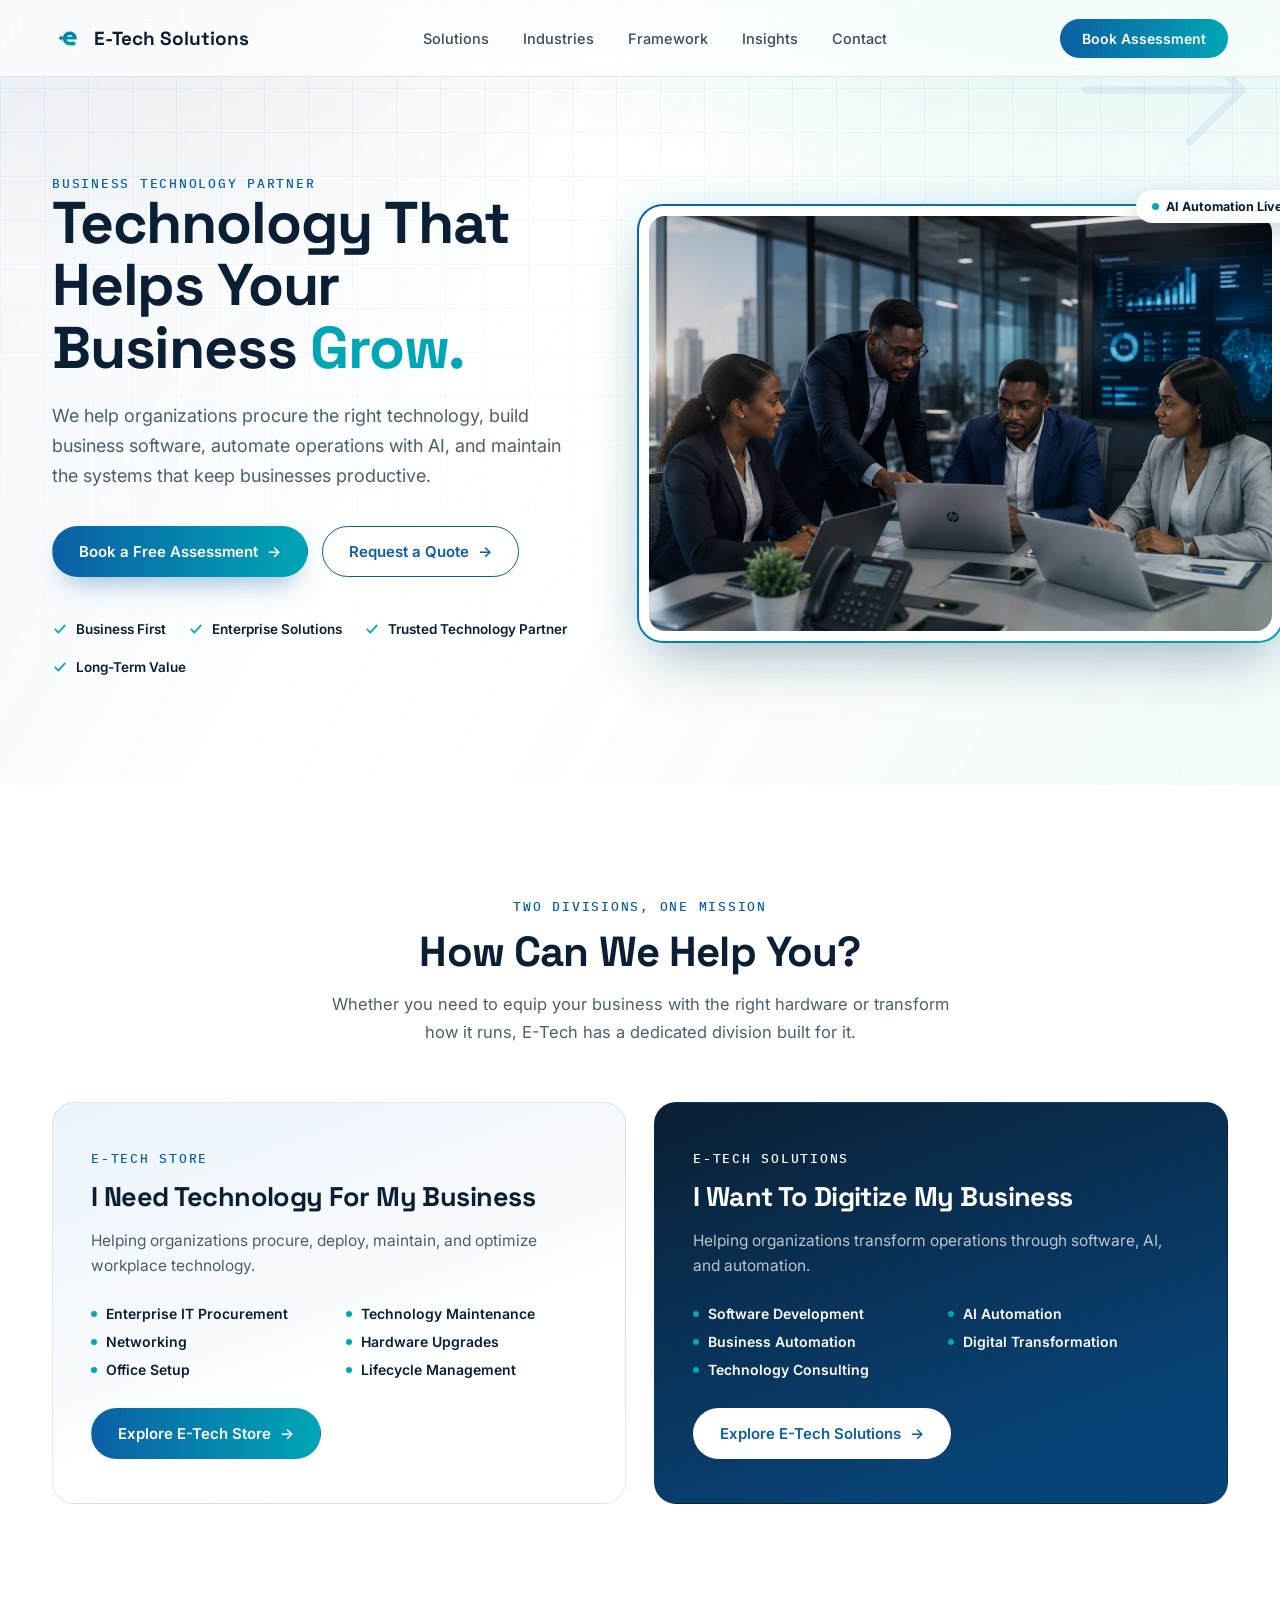
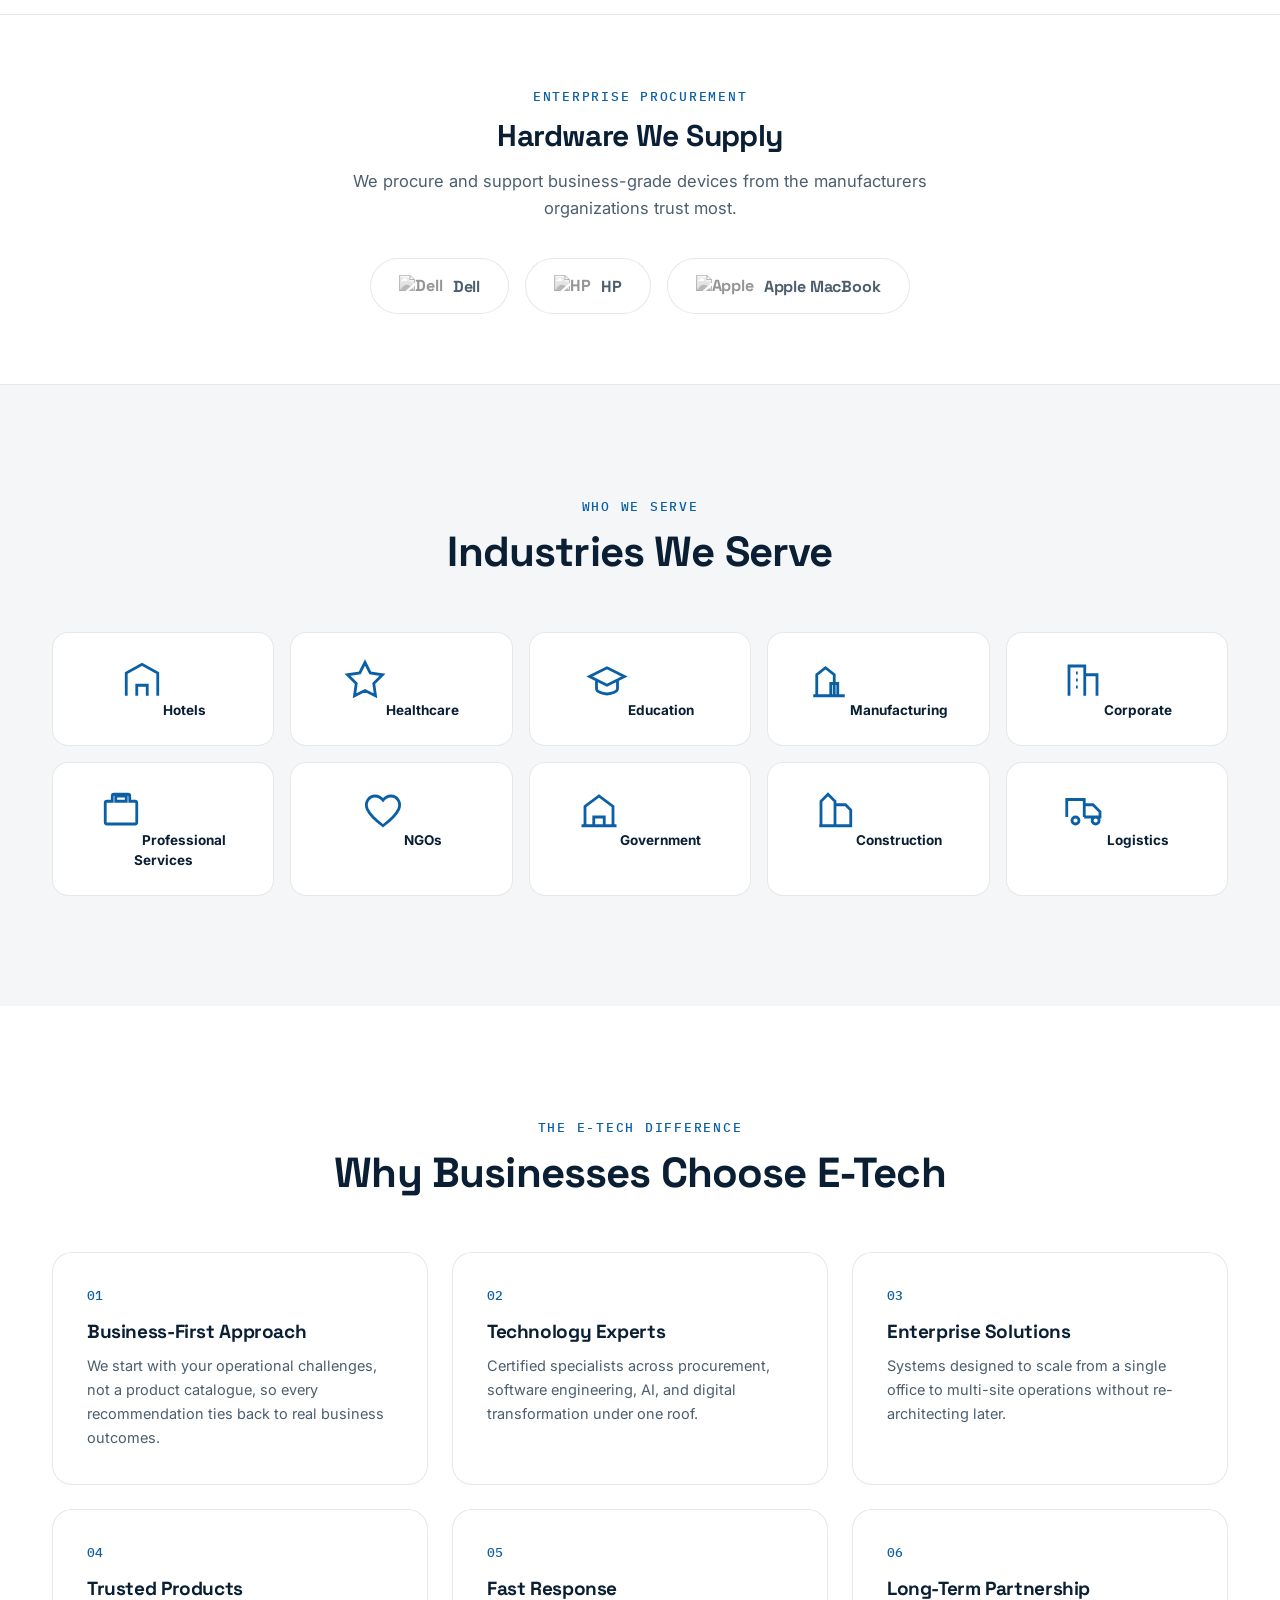
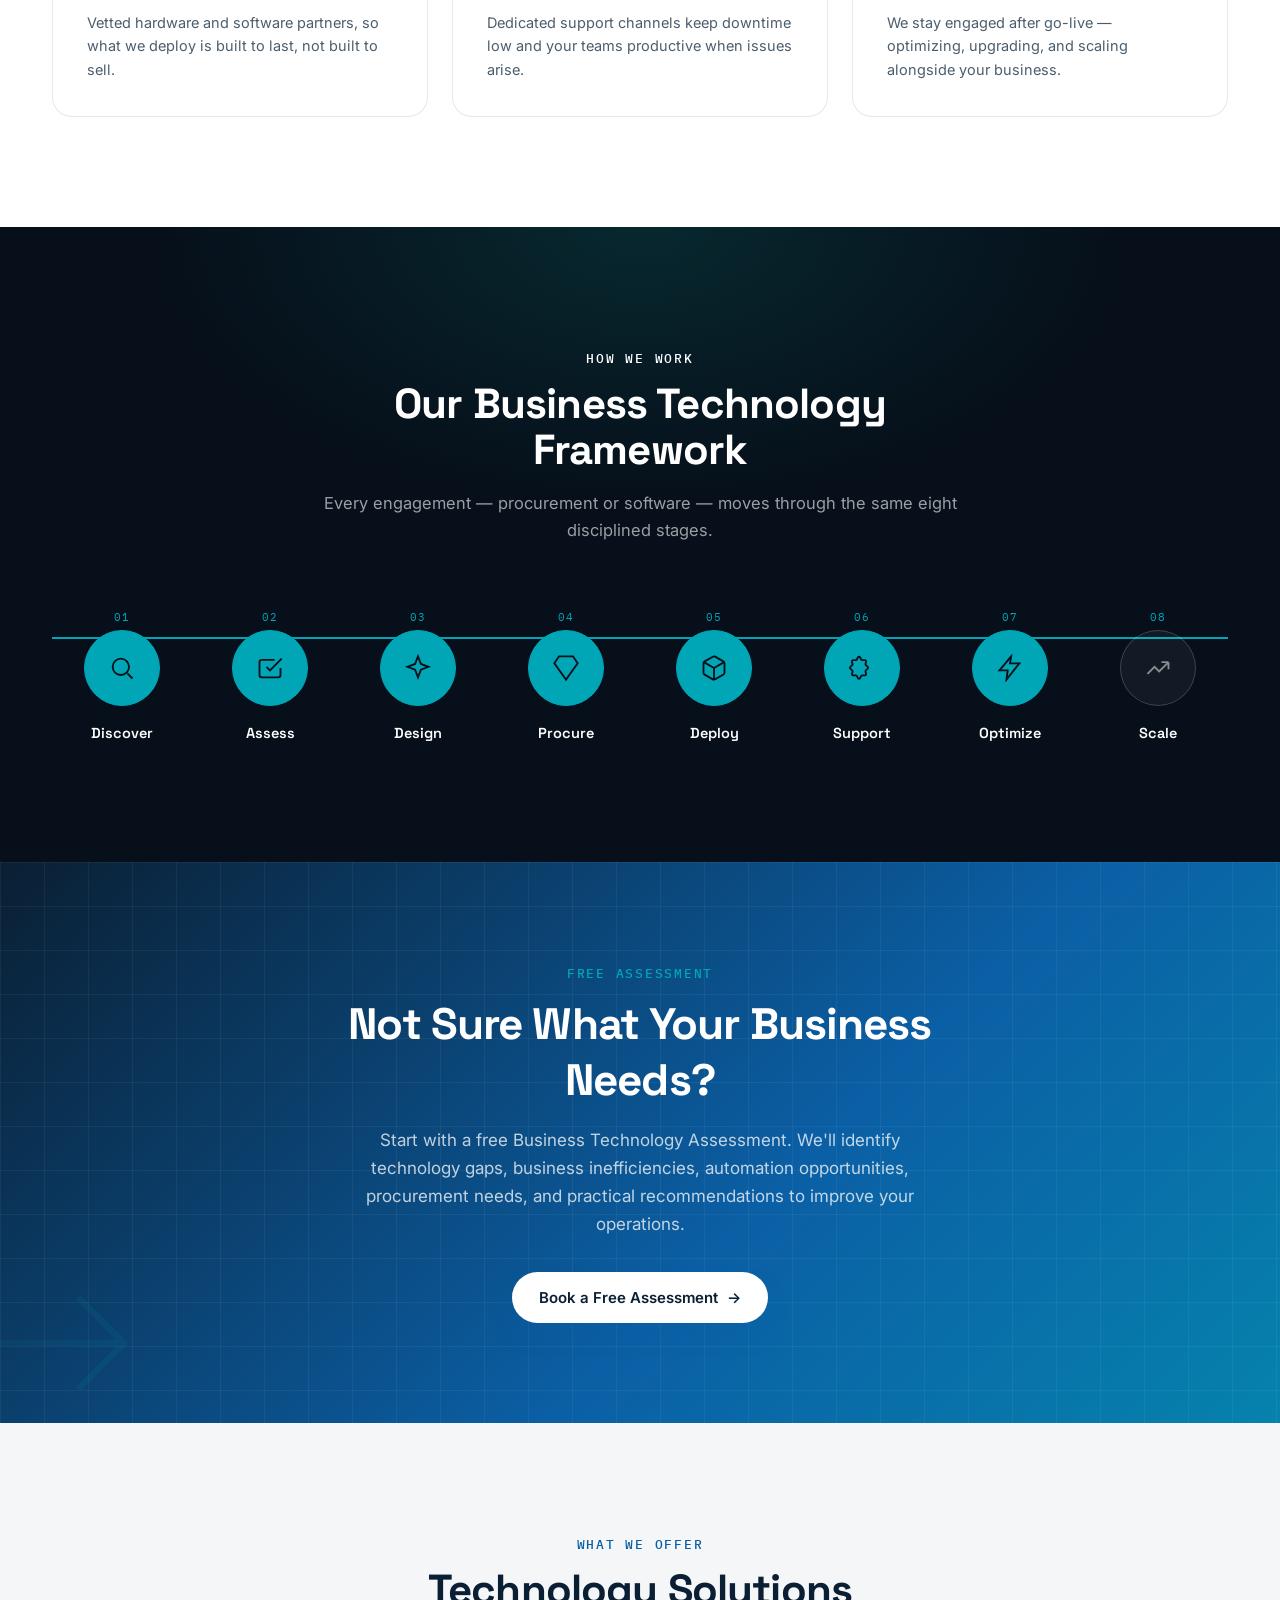
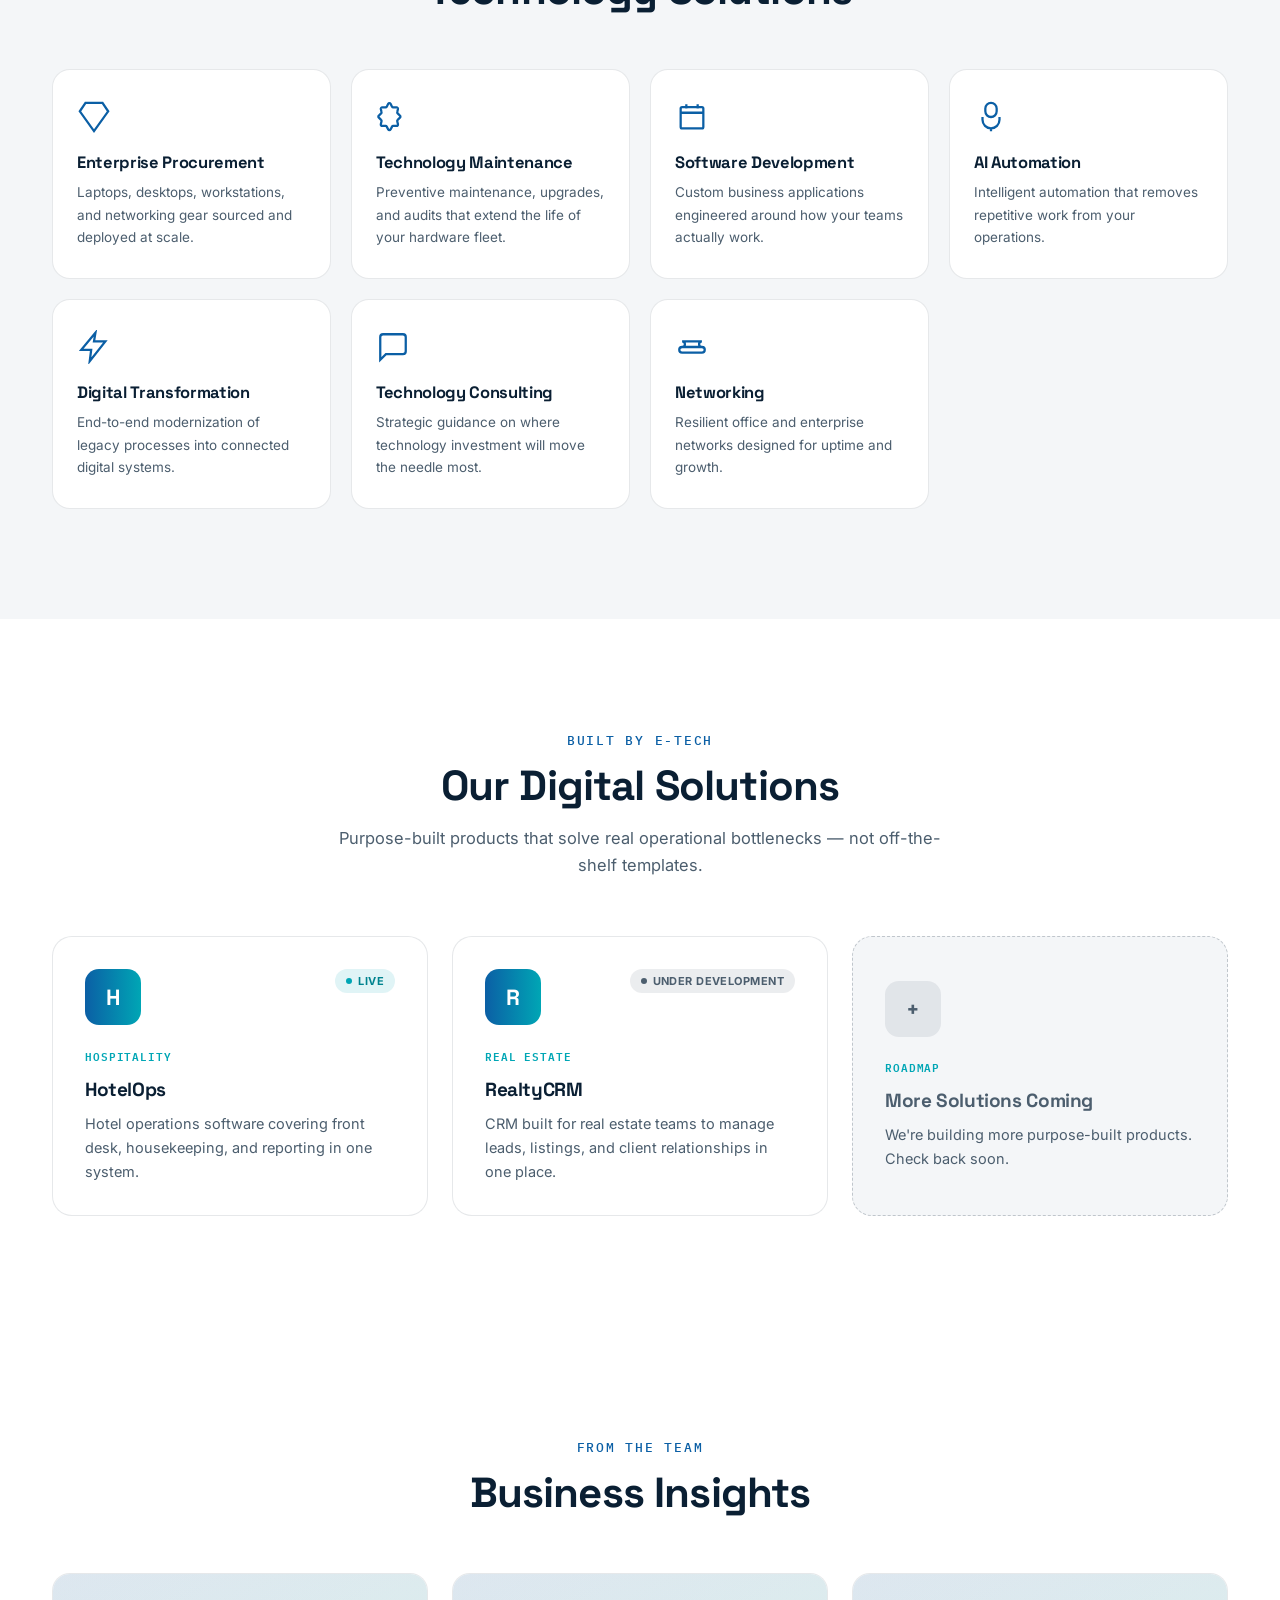
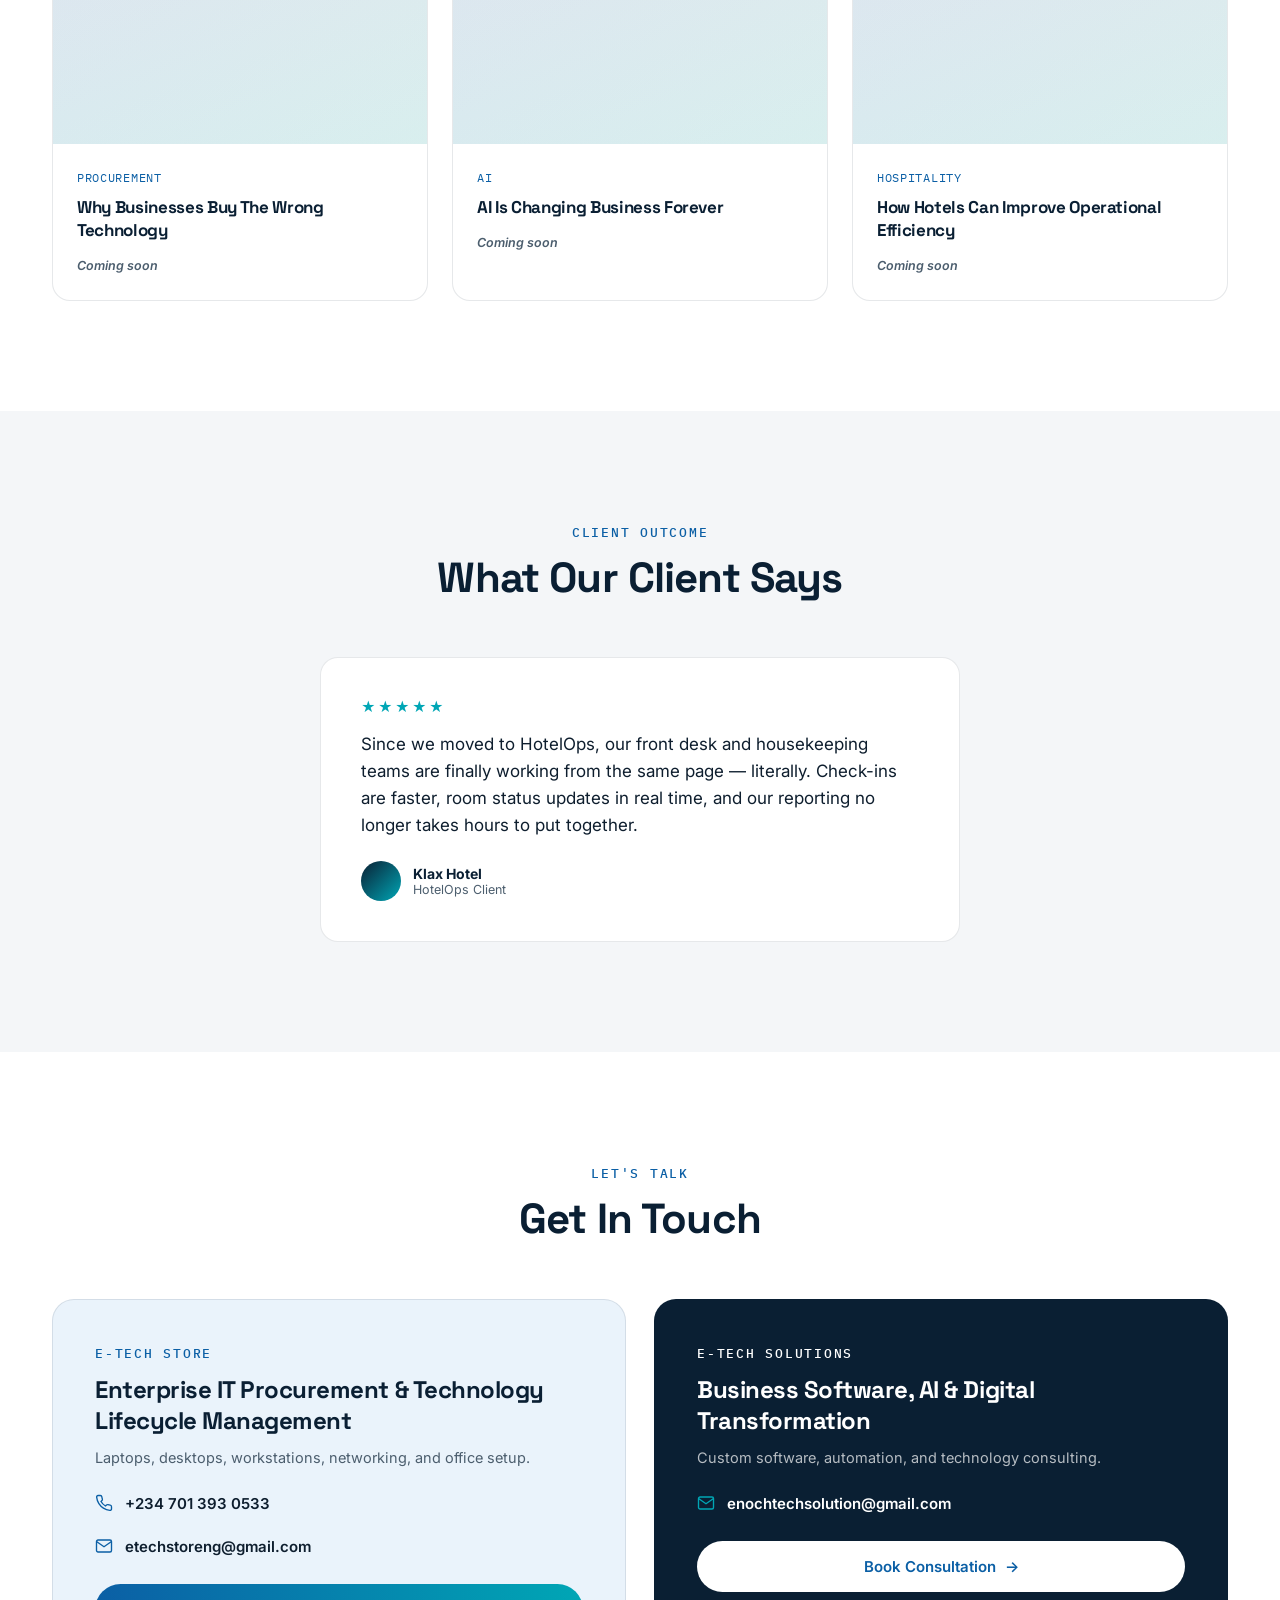
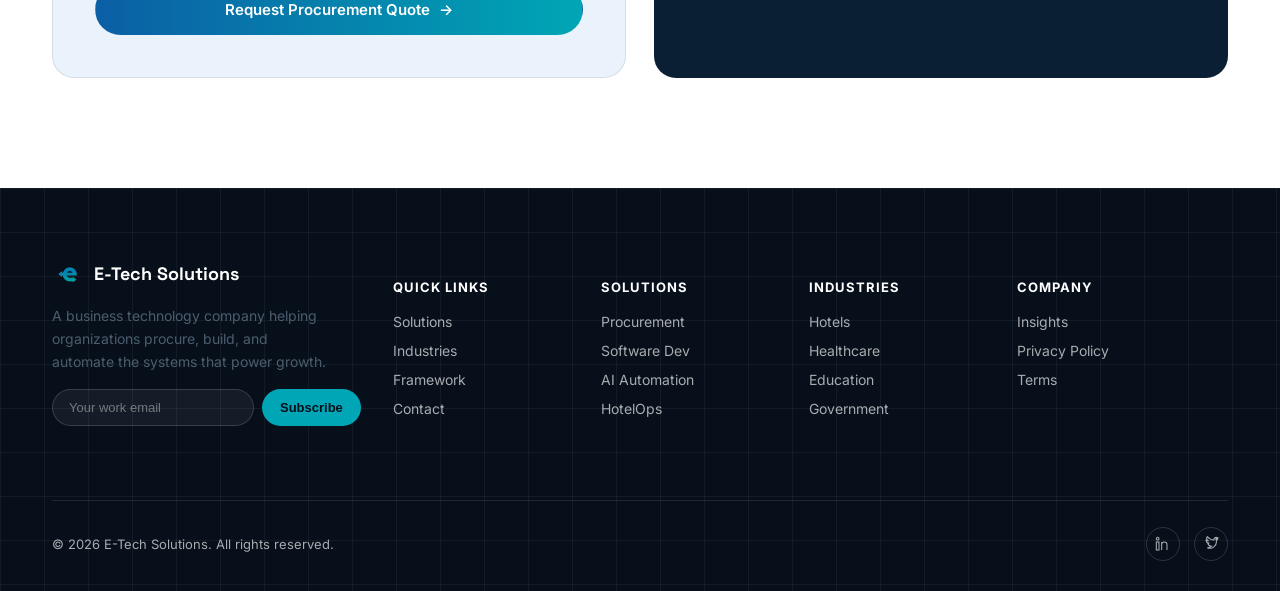
==== commit a5a66f01: "Add hero photo, brand logo, digital solutions section, and WhatsApp CTAs - Real hero photo with fram" ====
--- a/index.html
+++ b/index.html
@@ -4,9 +4,15 @@
 <meta charset="UTF-8">
 <meta name="viewport" content="width=device-width, initial-scale=1.0">
 <title>E-Tech Solutions — Technology That Powers Business</title>
+<meta name="description" content="E-Tech Solutions helps organizations procure the right technology, build business software, automate operations with AI, and maintain the systems that keep businesses productive.">
+<meta name="theme-color" content="#0B5FA5">
+<meta property="og:type" content="website">
+<meta property="og:title" content="E-Tech Solutions — Technology That Powers Business">
+<meta property="og:description" content="Enterprise IT procurement, business software, AI automation, and technology consulting for growing organizations.">
+<link rel="icon" type="image/png" href="assets/logo-mark.png">
 <link rel="preconnect" href="https://fonts.googleapis.com">
 <link rel="preconnect" href="https://fonts.gstatic.com" crossorigin>
-<link href="https://fonts.googleapis.com/css2?family=Space+Grotesk:wght@400;500;600;700&family=Inter:wght@400;500;600;700;800&family=IBM+Plex+Mono:wght@500&display=swap" rel="stylesheet">
+<link href="https://fonts.googleapis.com/css2?family=Space+Grotesk:wght@400;500;600;700&family=Inter:wght@400;500;600;700&family=IBM+Plex+Mono:wght@500&display=swap" rel="stylesheet">
 <style>
   :root{
     --blue: #0B5FA5;
@@ -52,11 +58,15 @@
     font-family:'Space Grotesk',sans-serif;font-weight:700;font-size:16px;letter-spacing:-0.01em;
     transition:all .3s var(--ease);
   }
-  .brand-badge svg{width:22px;height:22px;color:var(--blue);transition:color .3s;flex-shrink:0;}
+  .brand-badge img{
+    width:auto;height:22px;max-width:80px;object-fit:contain;flex-shrink:0;
+    filter:grayscale(1) opacity(0.65);transition:filter .3s;
+  }
   .brand-badge:hover{border-color:var(--teal);color:var(--navy);transform:translateY(-3px);box-shadow:var(--shadow);}
-  .brand-badge:hover svg{color:var(--teal);}
+  .brand-badge:hover img{filter:grayscale(0) opacity(1);}
   *{box-sizing:border-box;}
   html{scroll-behavior:smooth;}
+  section[id]{scroll-margin-top:88px;}
   body{
     margin:0;
     font-family:'Inter',sans-serif;
@@ -101,7 +111,7 @@
   }
   nav.wrap{display:flex;align-items:center;justify-content:space-between;height:76px;}
   .logo{display:flex;align-items:center;gap:10px;font-weight:700;font-size:19px;color:var(--navy);font-family:'Space Grotesk',sans-serif;}
-  .logo-mark{width:32px;height:32px;flex-shrink:0;}
+  .logo-mark{width:32px;height:32px;flex-shrink:0;object-fit:contain;}
   .navlinks{display:flex;gap:34px;align-items:center;}
   .navlinks a{font-size:14.5px;font-weight:500;color:var(--ink);opacity:0.8;transition:opacity .2s;}
   .navlinks a:hover{opacity:1;color:var(--teal);}
@@ -127,11 +137,12 @@
     background:
       radial-gradient(1100px 500px at 82% -10%, rgba(15,184,166,0.16), transparent 60%),
       radial-gradient(900px 500px at 10% 0%, rgba(10,31,51,0.05), transparent 55%),
+      linear-gradient(120deg, rgba(11,95,165,0.05) 0%, transparent 45%, rgba(0,166,181,0.05) 100%),
       var(--white);
     position:relative;
     overflow:hidden;
   }
-  .hero-grid{display:grid;grid-template-columns:1.05fr 0.95fr;gap:64px;align-items:center;}
+  .hero-grid{display:grid;grid-template-columns:45% 55%;gap:56px;align-items:center;}
   .hero h1{font-size:clamp(38px,4.6vw,64px);font-weight:700;line-height:1.06;}
   .hero h1 .accent{color:var(--teal);}
   .hero p.sub{margin-top:22px;font-size:18px;max-width:520px;color:var(--ink-soft);}
@@ -151,32 +162,45 @@
   .trust-item{display:flex;align-items:center;gap:8px;font-size:13.5px;font-weight:600;color:var(--navy);}
   .trust-item svg{width:16px;height:16px;flex-shrink:0;}
 
-  .hero-visual{
-    position:relative;border-radius:24px;overflow:hidden;
-    background:linear-gradient(160deg,var(--navy) 0%, var(--blue) 55%, var(--teal) 130%);
-    aspect-ratio:4/4.6;box-shadow:var(--shadow);
-  }
-  .hero-visual .panel{
-    position:absolute;inset:22px;border-radius:16px;
-    background:rgba(255,255,255,0.06);border:1px solid rgba(255,255,255,0.14);
-    backdrop-filter:blur(6px);padding:26px;display:flex;flex-direction:column;justify-content:space-between;
-  }
-  .hero-visual .stat-card{
-    background:rgba(255,255,255,0.9);border-radius:14px;padding:18px 20px;
-    box-shadow:0 12px 30px rgba(0,0,0,0.2);
-  }
-  .hero-visual .stat-card .num{font-family:'Space Grotesk',sans-serif;font-size:30px;font-weight:700;color:var(--navy);}
-  .hero-visual .stat-card .lbl{font-size:12.5px;color:var(--ink-soft);font-weight:600;margin-top:2px;}
-  .hero-visual .float-tag{
-    position:absolute;background:rgba(255,255,255,0.95);border-radius:100px;padding:9px 16px;
-    font-size:12.5px;font-weight:700;color:var(--navy);box-shadow:0 10px 24px rgba(0,0,0,0.18);
+  /* HERO IMAGE COLUMN */
+  .hero-image-col{
+    position:relative;display:flex;align-items:center;justify-content:center;
+    min-height:420px;
+  }
+  .hero-image-bg{
+    position:absolute;inset:-10% -5%;z-index:0;pointer-events:none;
+    background:radial-gradient(closest-side, rgba(11,95,165,0.06), rgba(0,166,181,0.05) 55%, transparent 78%);
+    filter:blur(8px);
+  }
+  .hero-image-frame{
+    position:relative;z-index:1;width:100%;
+    max-width:min(760px,55vw);
+    display:flex;align-items:center;justify-content:center;
+  }
+  .hero-photo-ring{
+    position:relative;width:100%;border-radius:26px;padding:2px;
+    background:linear-gradient(135deg, var(--blue), var(--teal));
+    box-shadow:0 30px 60px -18px rgba(10,31,51,0.28), 0 0 44px rgba(0,166,181,0.16);
+    animation:heroFloat 6.5s ease-in-out infinite;
+  }
+  .hero-photo-card{
+    position:relative;width:100%;background:var(--white);border-radius:24px;padding:10px;
+  }
+  .hero-photo-card::after{
+    content:"";position:absolute;inset:10px;border-radius:16px;pointer-events:none;
+    background:linear-gradient(150deg, rgba(6,15,26,0.22) 0%, rgba(10,31,51,0.08) 45%, rgba(0,131,143,0.12) 100%);
+  }
+  .hero-photo{
+    width:100%;height:auto;display:block;object-fit:contain;border-radius:16px;
+  }
+  @keyframes heroFloat{0%,100%{transform:translateY(0)}50%{transform:translateY(-10px)}}
+  .float-tag{
+    position:absolute;top:-14px;right:-14px;z-index:2;
+    background:rgba(255,255,255,0.97);border-radius:100px;padding:9px 16px;
+    font-size:12.5px;font-weight:700;color:var(--navy);box-shadow:0 10px 24px rgba(10,31,51,0.18);
     display:flex;align-items:center;gap:7px;
   }
   .dot{width:7px;height:7px;border-radius:50%;background:var(--teal);}
-  .float-tag.t1{top:14%;right:-10px;animation:float1 5s ease-in-out infinite;}
-  .float-tag.t2{bottom:20%;left:-14px;animation:float2 6s ease-in-out infinite;}
-  @keyframes float1{0%,100%{transform:translateY(0)}50%{transform:translateY(-10px)}}
-  @keyframes float2{0%,100%{transform:translateY(0)}50%{transform:translateY(8px)}}
 
   /* SECTION HEAD */
   .sec-head{max-width:640px;margin-bottom:56px;}
@@ -280,6 +304,42 @@
   .sol-icon{width:34px;height:34px;color:var(--blue);transition:color .3s;}
   .sol-card:hover .sol-icon{color:white;}
 
+  /* DIGITAL SOLUTIONS (PRODUCTS) */
+  .digital-grid{display:grid;grid-template-columns:repeat(3,1fr);gap:24px;}
+  .digital-card{
+    background:white;border:1px solid var(--line);border-radius:20px;padding:32px;
+    transition:transform .3s var(--ease), box-shadow .3s var(--ease);
+  }
+  .digital-card:hover{transform:translateY(-5px);box-shadow:var(--shadow);}
+  .digital-card{display:block;position:relative;}
+  .digital-top{display:flex;align-items:flex-start;justify-content:space-between;gap:12px;}
+  .digital-logo{
+    width:56px;height:56px;border-radius:14px;background:var(--grad);
+    display:flex;align-items:center;justify-content:center;margin-bottom:20px;overflow:hidden;flex-shrink:0;
+  }
+  .digital-logo img{width:100%;height:100%;object-fit:contain;}
+  .digital-logo .initial{color:white;font-family:'Space Grotesk',sans-serif;font-weight:700;font-size:22px;}
+  .digital-card .tag{font-family:'IBM Plex Mono',monospace;font-size:11px;color:var(--teal);text-transform:uppercase;letter-spacing:0.08em;font-weight:600;}
+  .digital-card h4{font-size:19px;margin-top:12px;font-weight:700;}
+  .digital-card p{margin-top:10px;font-size:14.5px;}
+  .status-pill{
+    display:inline-flex;align-items:center;gap:6px;padding:5px 11px;border-radius:100px;
+    font-size:11px;font-weight:700;text-transform:uppercase;letter-spacing:0.04em;flex-shrink:0;
+  }
+  .status-pill .dot{width:6px;height:6px;border-radius:50%;}
+  .status-pill.live{background:rgba(0,166,181,0.12);color:var(--teal-dark);}
+  .status-pill.live .dot{background:var(--teal);animation:livePulse 1.8s ease-in-out infinite;}
+  .status-pill.dev{background:rgba(10,31,51,0.08);color:var(--ink-soft);}
+  .status-pill.dev .dot{background:var(--ink-soft);}
+  @keyframes livePulse{0%,100%{opacity:1;}50%{opacity:0.35;}}
+  .digital-card.soon{
+    border-style:dashed;border-color:rgba(10,31,51,0.22);background:var(--grey);
+    display:flex;flex-direction:column;justify-content:center;
+  }
+  .digital-card.soon .digital-logo{background:rgba(10,31,51,0.08);}
+  .digital-card.soon .initial{color:var(--ink-soft);}
+  .digital-card.soon h4{color:var(--ink-soft);}
+
   /* INSIGHTS */
   .insight-grid{display:grid;grid-template-columns:repeat(3,1fr);gap:24px;}
   .insight-card{border-radius:18px;overflow:hidden;border:1px solid var(--line);background:white;transition:transform .3s var(--ease), box-shadow .3s var(--ease);}
@@ -289,10 +349,13 @@
   .insight-body{padding:22px 24px 26px;}
   .insight-tag{font-family:'IBM Plex Mono',monospace;font-size:11.5px;color:var(--blue);letter-spacing:0.06em;text-transform:uppercase;}
   .insight-body h4{font-size:17px;margin-top:10px;line-height:1.35;font-weight:700;}
-  .insight-body .read{font-size:13.5px;font-weight:700;color:var(--navy);margin-top:16px;display:inline-block;}
+  .insight-body .read{font-size:12.5px;font-weight:600;color:var(--ink-soft);margin-top:16px;display:inline-block;font-style:italic;}
 
   /* TESTIMONIALS */
   .test-grid{display:grid;grid-template-columns:repeat(3,1fr);gap:24px;}
+  .test-grid.single{grid-template-columns:1fr;max-width:640px;margin:0 auto;}
+  .test-grid.single .test-card{padding:40px;}
+  .test-grid.single .quote{font-size:17px;}
   .test-card{background:white;border:1px solid var(--line);border-radius:18px;padding:32px;}
   .stars{color:var(--teal);font-size:14px;letter-spacing:2px;}
   .test-card p.quote{margin-top:16px;font-size:15px;color:var(--ink);line-height:1.6;}
@@ -310,9 +373,11 @@
   .contact-card.b p{color:rgba(255,255,255,0.7);}
   .contact-card h3{font-size:24px;margin-top:12px;font-weight:700;}
   .contact-card .desc{margin-top:10px;font-size:14.5px;}
-  .contact-row{display:flex;align-items:center;gap:12px;margin-top:24px;font-weight:600;font-size:15px;}
+  .contact-row{display:flex;align-items:center;gap:12px;margin-top:24px;font-weight:600;font-size:15px;transition:color .2s;}
   .contact-row svg{width:18px;height:18px;color:var(--blue);flex-shrink:0;}
   .contact-card.b .contact-row svg{color:var(--teal);}
+  a.contact-row:hover{color:var(--blue);}
+  .contact-card.b a.contact-row:hover{color:var(--teal);}
   .contact-card .btn{margin-top:28px;width:100%;justify-content:center;}
   .contact-card.a .btn{background:var(--grad);color:white;}
   .contact-card.b .btn{background:white;color:var(--blue);}
@@ -335,10 +400,12 @@
 
   @media (max-width:980px){
     .navlinks{display:none;}
+    .nav-cta{display:none;}
     .burger{display:flex;}
     .hero-grid{grid-template-columns:1fr;}
     .hero{padding-top:140px;}
-    .hero-visual{max-width:420px;margin:0 auto;aspect-ratio:1/1;}
+    .hero-image-frame{max-width:90%;margin:0 auto;}
+    .float-tag{right:6px;}
     .split-grid{grid-template-columns:1fr;}
     .ind-grid{grid-template-columns:repeat(3,1fr);}
     .feat-grid{grid-template-columns:1fr 1fr;}
@@ -365,18 +432,21 @@
     .reveal{opacity:1;transform:none;}
   }
   :focus-visible{outline:2px solid var(--blue);outline-offset:3px;}
+  .skip-link{
+    position:absolute;left:16px;top:-60px;z-index:300;background:var(--navy);color:white;
+    padding:12px 20px;border-radius:10px;font-weight:600;font-size:14px;transition:top .2s var(--ease);
+  }
+  .skip-link:focus{top:16px;}
 </style>
 </head>
 <body>
 
+<a href="#main" class="skip-link">Skip to main content</a>
+
 <header>
   <nav class="wrap">
     <div class="logo">
-      <svg class="logo-mark" viewBox="0 0 32 32" fill="none">
-        <rect width="32" height="32" rx="9" fill="url(#logoGradHead)"/>
-        <path d="M9 10h11M9 10l3.4-2.6M9 10l3.4 2.6M9 16h14M9 16l3.4-2.6M9 16l3.4 2.6M9 22h11M9 22l3.4-2.6M9 22l3.4 2.6" stroke="white" stroke-width="1.5" stroke-linecap="round" stroke-linejoin="round"/>
-        <defs><linearGradient id="logoGradHead" x1="0" y1="0" x2="32" y2="32"><stop style="stop-color:#0B5FA5"/><stop offset="1" style="stop-color:#00A6B5"/></linearGradient></defs>
-      </svg>
+      <img class="logo-mark" src="assets/logo-mark.png" alt="">
       E-Tech Solutions
     </div>
     <div class="navlinks">
@@ -386,8 +456,8 @@
       <a href="#insights">Insights</a>
       <a href="#contact">Contact</a>
     </div>
-    <a href="#assessment" class="nav-cta" style="display:none;" id="navCtaDesktop">Book Assessment</a>
-    <button class="burger" id="burgerBtn" aria-label="Open menu"><span></span><span></span><span></span></button>
+    <a href="https://wa.me/2347013930533?text=Hi%2C%20I%20would%20like%20to%20book%20a%20Free%20Business%20Technology%20Assessment." class="nav-cta" id="navCtaDesktop" target="_blank" rel="noopener">Book Assessment</a>
+    <button class="burger" id="burgerBtn" aria-label="Open menu" aria-expanded="false" aria-controls="mobileMenu"><span></span><span></span><span></span></button>
   </nav>
   <div class="mobile-menu" id="mobileMenu">
     <a href="#help">Solutions</a>
@@ -395,25 +465,25 @@
     <a href="#framework">Framework</a>
     <a href="#insights">Insights</a>
     <a href="#contact">Contact</a>
-    <a href="#assessment" class="btn btn-primary" style="text-align:center;justify-content:center;">Book Assessment</a>
+    <a href="https://wa.me/2347013930533?text=Hi%2C%20I%20would%20like%20to%20book%20a%20Free%20Business%20Technology%20Assessment." class="btn btn-primary" style="text-align:center;justify-content:center;" target="_blank" rel="noopener">Book Assessment</a>
   </div>
 </header>
 
 <!-- HERO -->
-<section class="hero">
+<section class="hero" id="main">
   <div class="grid-pattern" style="position:absolute;inset:0;mask-image:linear-gradient(180deg,black,transparent 85%);z-index:0;"></div>
   <svg class="arrow-motif" viewBox="0 0 200 200" width="260" height="260" style="top:-40px;right:-40px;" fill="none">
     <path d="M20 100h120M100 60l40 40-40 40" stroke="url(#heroArrowGrad)" stroke-width="6" stroke-linecap="round" stroke-linejoin="round"/>
     <defs><linearGradient id="heroArrowGrad" x1="0" y1="0" x2="200" y2="200"><stop stop-color="#0B5FA5" stop-opacity="0.14"/><stop offset="1" stop-color="#00A6B5" stop-opacity="0.14"/></linearGradient></defs>
   </svg>
   <div class="wrap hero-grid" style="position:relative;z-index:1;">
-    <div>
+    <div class="hero-copy">
       <span class="eyebrow">Business Technology Partner</span>
       <h1>Technology That Helps Your Business <span class="accent">Grow.</span></h1>
       <p class="sub">We help organizations procure the right technology, build business software, automate operations with AI, and maintain the systems that keep businesses productive.</p>
       <div class="hero-btns">
-        <a href="#assessment" class="btn btn-primary">Book a Business Technology Assessment</a>
-        <a href="#contact" class="btn btn-secondary">Request a Quote</a>
+        <a href="https://wa.me/2347013930533?text=Hi%2C%20I%20would%20like%20to%20book%20a%20Free%20Business%20Technology%20Assessment." class="btn btn-primary" target="_blank" rel="noopener">Book a Free Assessment</a>
+        <a href="https://wa.me/2347013930533?text=Hi%2C%20I%20would%20like%20to%20request%20a%20quote%20for%20technology%20procurement." class="btn btn-secondary" target="_blank" rel="noopener">Request a Quote</a>
       </div>
       <div class="trust-row">
         <div class="trust-item"><svg viewBox="0 0 20 20" fill="none"><path d="M4 10.5l4 4 8-9" stroke="#00A6B5" stroke-width="2" stroke-linecap="round" stroke-linejoin="round"/></svg>Business First</div>
@@ -422,19 +492,16 @@
         <div class="trust-item"><svg viewBox="0 0 20 20" fill="none"><path d="M4 10.5l4 4 8-9" stroke="#00A6B5" stroke-width="2" stroke-linecap="round" stroke-linejoin="round"/></svg>Long-Term Value</div>
       </div>
     </div>
-    <div class="hero-visual">
-      <div class="panel">
-        <div class="stat-card" style="align-self:flex-start;">
-          <div class="num">99.5%</div>
-          <div class="lbl">System Uptime</div>
+    <div class="hero-image-col">
+      <div class="hero-image-bg" aria-hidden="true"></div>
+      <div class="hero-image-frame">
+        <div class="hero-photo-ring">
+          <div class="hero-photo-card">
+            <img src="assets/hero-team.jpg" alt="E-Tech consultants and a client team reviewing a live business analytics dashboard in a modern office" class="hero-photo" width="1536" height="1024">
+          </div>
+          <div class="float-tag"><span class="dot"></span> AI Automation Live</div>
         </div>
-        <div class="stat-card" style="align-self:flex-end;">
-          <div class="num">15+</div>
-          <div class="lbl">Products Shipped</div>
-        </div>
-      </div>
-      <div class="float-tag t1"><span class="dot"></span> AI Automation Live</div>
-      <div class="float-tag t2"><span class="dot"></span> Procurement Synced</div>
+      </div>
     </div>
   </div>
 </section>
@@ -472,7 +539,6 @@
           <li>Business Automation</li>
           <li>Digital Transformation</li>
           <li>Technology Consulting</li>
-          <li>HotelOps</li>
         </ul>
         <a href="#contact" class="btn">Explore E-Tech Solutions</a>
       </div>
@@ -490,15 +556,15 @@
     </div>
     <div class="brand-row">
       <div class="brand-badge reveal">
-        <svg viewBox="0 0 24 24" fill="none" stroke="currentColor" stroke-width="1.5"><rect x="3" y="4" width="18" height="12" rx="1.5"/><path d="M2 19h20l-1.5-3h-17z"/></svg>
+        <img src="assets/logos/dell.png" alt="Dell" loading="lazy">
         <span>Dell</span>
       </div>
       <div class="brand-badge reveal">
-        <svg viewBox="0 0 24 24" fill="none" stroke="currentColor" stroke-width="1.5"><rect x="3" y="4" width="18" height="12" rx="1.5"/><path d="M2 19h20l-1.5-3h-17z"/></svg>
+        <img src="assets/logos/hp.png" alt="HP" loading="lazy">
         <span>HP</span>
       </div>
       <div class="brand-badge reveal">
-        <svg viewBox="0 0 24 24" fill="none" stroke="currentColor" stroke-width="1.5"><rect x="4" y="3" width="16" height="11" rx="1.5"/><path d="M9 19h6M12 14v5"/></svg>
+        <img src="assets/logos/apple.png" alt="Apple" loading="lazy">
         <span>Apple MacBook</span>
       </div>
     </div>
@@ -550,7 +616,7 @@
   <div class="wrap" style="position:relative;z-index:1;">
     <div class="sec-head center">
       <span class="eyebrow">How We Work</span>
-      <h2>Our Business Technology Framework™</h2>
+      <h2>Our Business Technology Framework</h2>
       <p>Every engagement — procurement or software — moves through the same eight disciplined stages.</p>
     </div>
     <div class="fw-track">
@@ -578,26 +644,64 @@
     <span class="eyebrow">Free Assessment</span>
     <h2>Not Sure What Your Business Needs?</h2>
     <p>Start with a free Business Technology Assessment. We'll identify technology gaps, business inefficiencies, automation opportunities, procurement needs, and practical recommendations to improve your operations.</p>
-    <a href="#contact" class="btn btn-primary">Schedule My Assessment</a>
+    <a href="https://wa.me/2347013930533?text=Hi%2C%20I%20would%20like%20to%20book%20a%20Free%20Business%20Technology%20Assessment." class="btn btn-primary" target="_blank" rel="noopener">Book a Free Assessment</a>
   </div>
 </section>
 
 <!-- SECTION 7: SOLUTIONS -->
-<section class="pad bg-grey">
+<section class="pad bg-grey" id="solutions">
   <div class="wrap">
     <div class="sec-head center">
       <span class="eyebrow">What We Offer</span>
       <h2>Technology Solutions</h2>
     </div>
     <div class="sol-grid">
-      <div class="sol-card reveal"><svg class="sol-icon" viewBox="0 0 24 24" fill="none" stroke="currentColor" stroke-width="1.6"><path d="M6 2h12l4 6-10 14L2 8z"/></svg><h4>Enterprise Procurement</h4><p>Laptops, desktops, workstations, and networking gear sourced and deployed at scale.</p></div>
-      <div class="sol-card reveal"><svg class="sol-icon" viewBox="0 0 24 24" fill="none" stroke="currentColor" stroke-width="1.6"><path d="M10.3 2.7l1 2a1 1 0 001 .5h2.2a1 1 0 011 1.2l-.5 2.1a1 1 0 00.3 1l1.6 1.5a1 1 0 010 1.5l-1.6 1.5a1 1 0 00-.3 1l.5 2.1a1 1 0 01-1 1.2h-2.2a1 1 0 00-1 .5l-1 2a1 1 0 01-1.7 0l-1-2a1 1 0 00-1-.5H4.4a1 1 0 01-1-1.2l.5-2.1a1 1 0 00-.3-1L2 12.5a1 1 0 010-1.5l1.6-1.5a1 1 0 00.3-1l-.5-2.1a1 1 0 011-1.2h2.2a1 1 0 001-.5l1-2a1 1 0 011.7 0z"/></svg><h4>Technology Maintenance</h4><p>Preventive maintenance, upgrades, and audits that extend the life of your hardware fleet.</p></div>
-      <div class="sol-card reveal"><svg class="sol-icon" viewBox="0 0 24 24" fill="none" stroke="currentColor" stroke-width="1.6"><path d="M8 3v3M16 3v3M4 9h16M5 5h14a1 1 0 011 1v13a1 1 0 01-1 1H5a1 1 0 01-1-1V6a1 1 0 011-1z"/></svg><h4>Software Development</h4><p>Custom business applications engineered around how your teams actually work.</p></div>
-      <div class="sol-card reveal"><svg class="sol-icon" viewBox="0 0 24 24" fill="none" stroke="currentColor" stroke-width="1.6"><path d="M12 2a4 4 0 014 4v2a4 4 0 01-8 0V6a4 4 0 014-4zM6 12v2a6 6 0 0012 0v-2M12 20v2"/></svg><h4>AI Automation</h4><p>Intelligent automation that removes repetitive work from your operations.</p></div>
-      <div class="sol-card reveal"><svg class="sol-icon" viewBox="0 0 24 24" fill="none" stroke="currentColor" stroke-width="1.6"><path d="M13 2L3 14h7l-1 8 11-14h-8z"/></svg><h4>Digital Transformation</h4><p>End-to-end modernization of legacy processes into connected digital systems.</p></div>
-      <div class="sol-card reveal"><svg class="sol-icon" viewBox="0 0 24 24" fill="none" stroke="currentColor" stroke-width="1.6"><path d="M21 15a2 2 0 01-2 2H7l-4 4V5a2 2 0 012-2h14a2 2 0 012 2z"/></svg><h4>Technology Consulting</h4><p>Strategic guidance on where technology investment will move the needle most.</p></div>
-      <div class="sol-card reveal"><svg class="sol-icon" viewBox="0 0 24 24" fill="none" stroke="currentColor" stroke-width="1.6"><path d="M3 21V8l9-5 9 5v13M9 21v-6h6v6"/></svg><h4>HotelOps</h4><p>Purpose-built operations software for hotels, from front desk to housekeeping.</p></div>
-      <div class="sol-card reveal"><svg class="sol-icon" viewBox="0 0 24 24" fill="none" stroke="currentColor" stroke-width="1.6"><path d="M5 12h14M5 12a2 2 0 100-4h14a2 2 0 100 4M5 12a2 2 0 100 4h14a2 2 0 100-4"/></svg><h4>Networking</h4><p>Resilient office and enterprise networks designed for uptime and growth.</p></div>
+      <a href="#contact" class="sol-card reveal"><svg class="sol-icon" viewBox="0 0 24 24" fill="none" stroke="currentColor" stroke-width="1.6"><path d="M6 2h12l4 6-10 14L2 8z"/></svg><h4>Enterprise Procurement</h4><p>Laptops, desktops, workstations, and networking gear sourced and deployed at scale.</p></a>
+      <a href="#contact" class="sol-card reveal"><svg class="sol-icon" viewBox="0 0 24 24" fill="none" stroke="currentColor" stroke-width="1.6"><path d="M10.3 2.7l1 2a1 1 0 001 .5h2.2a1 1 0 011 1.2l-.5 2.1a1 1 0 00.3 1l1.6 1.5a1 1 0 010 1.5l-1.6 1.5a1 1 0 00-.3 1l.5 2.1a1 1 0 01-1 1.2h-2.2a1 1 0 00-1 .5l-1 2a1 1 0 01-1.7 0l-1-2a1 1 0 00-1-.5H4.4a1 1 0 01-1-1.2l.5-2.1a1 1 0 00-.3-1L2 12.5a1 1 0 010-1.5l1.6-1.5a1 1 0 00.3-1l-.5-2.1a1 1 0 011-1.2h2.2a1 1 0 001-.5l1-2a1 1 0 011.7 0z"/></svg><h4>Technology Maintenance</h4><p>Preventive maintenance, upgrades, and audits that extend the life of your hardware fleet.</p></a>
+      <a href="#contact" class="sol-card reveal"><svg class="sol-icon" viewBox="0 0 24 24" fill="none" stroke="currentColor" stroke-width="1.6"><path d="M8 3v3M16 3v3M4 9h16M5 5h14a1 1 0 011 1v13a1 1 0 01-1 1H5a1 1 0 01-1-1V6a1 1 0 011-1z"/></svg><h4>Software Development</h4><p>Custom business applications engineered around how your teams actually work.</p></a>
+      <a href="#contact" class="sol-card reveal"><svg class="sol-icon" viewBox="0 0 24 24" fill="none" stroke="currentColor" stroke-width="1.6"><path d="M12 2a4 4 0 014 4v2a4 4 0 01-8 0V6a4 4 0 014-4zM6 12v2a6 6 0 0012 0v-2M12 20v2"/></svg><h4>AI Automation</h4><p>Intelligent automation that removes repetitive work from your operations.</p></a>
+      <a href="#contact" class="sol-card reveal"><svg class="sol-icon" viewBox="0 0 24 24" fill="none" stroke="currentColor" stroke-width="1.6"><path d="M13 2L3 14h7l-1 8 11-14h-8z"/></svg><h4>Digital Transformation</h4><p>End-to-end modernization of legacy processes into connected digital systems.</p></a>
+      <a href="#contact" class="sol-card reveal"><svg class="sol-icon" viewBox="0 0 24 24" fill="none" stroke="currentColor" stroke-width="1.6"><path d="M21 15a2 2 0 01-2 2H7l-4 4V5a2 2 0 012-2h14a2 2 0 012 2z"/></svg><h4>Technology Consulting</h4><p>Strategic guidance on where technology investment will move the needle most.</p></a>
+      <a href="#contact" class="sol-card reveal"><svg class="sol-icon" viewBox="0 0 24 24" fill="none" stroke="currentColor" stroke-width="1.6"><path d="M5 12h14M5 12a2 2 0 100-4h14a2 2 0 100 4M5 12a2 2 0 100 4h14a2 2 0 100-4"/></svg><h4>Networking</h4><p>Resilient office and enterprise networks designed for uptime and growth.</p></a>
+    </div>
+  </div>
+</section>
+
+<!-- SECTION 7B: DIGITAL SOLUTIONS (PRODUCTS) -->
+<section class="pad" id="digital-solutions">
+  <div class="wrap">
+    <div class="sec-head center">
+      <span class="eyebrow">Built By E-Tech</span>
+      <h2>Our Digital Solutions</h2>
+      <p>Purpose-built products that solve real operational bottlenecks — not off-the-shelf templates.</p>
+    </div>
+    <div class="digital-grid">
+      <a href="https://www.hotelops.ng" target="_blank" rel="noopener" class="digital-card reveal">
+        <div class="digital-top">
+          <!-- Swap for <img src="assets/logos/hotelops.png" alt="HotelOps"> once logo is supplied -->
+          <div class="digital-logo"><span class="initial">H</span></div>
+          <span class="status-pill live"><span class="dot"></span>Live</span>
+        </div>
+        <span class="tag">Hospitality</span>
+        <h4>HotelOps</h4>
+        <p>Hotel operations software covering front desk, housekeeping, and reporting in one system.</p>
+      </a>
+      <div class="digital-card reveal">
+        <div class="digital-top">
+          <!-- Swap for <img src="assets/logos/realtycrm.png" alt="RealtyCRM"> once logo is supplied -->
+          <div class="digital-logo"><span class="initial">R</span></div>
+          <span class="status-pill dev"><span class="dot"></span>Under Development</span>
+        </div>
+        <span class="tag">Real Estate</span>
+        <h4>RealtyCRM</h4>
+        <p>CRM built for real estate teams to manage leads, listings, and client relationships in one place.</p>
+      </div>
+      <div class="digital-card soon reveal">
+        <div class="digital-logo"><span class="initial">+</span></div>
+        <span class="tag">Roadmap</span>
+        <h4>More Solutions Coming</h4>
+        <p>We're building more purpose-built products. Check back soon.</p>
+      </div>
     </div>
   </div>
 </section>
@@ -610,9 +714,9 @@
       <h2>Business Insights</h2>
     </div>
     <div class="insight-grid">
-      <div class="insight-card reveal"><div class="insight-img"></div><div class="insight-body"><span class="insight-tag">Procurement</span><h4>Why Businesses Buy The Wrong Technology</h4><span class="read">Read Article →</span></div></div>
-      <div class="insight-card reveal"><div class="insight-img"></div><div class="insight-body"><span class="insight-tag">AI</span><h4>AI Is Changing Business Forever</h4><span class="read">Read Article →</span></div></div>
-      <div class="insight-card reveal"><div class="insight-img"></div><div class="insight-body"><span class="insight-tag">Hospitality</span><h4>How Hotels Can Improve Operational Efficiency</h4><span class="read">Read Article →</span></div></div>
+      <div class="insight-card reveal"><div class="insight-img"></div><div class="insight-body"><span class="insight-tag">Procurement</span><h4>Why Businesses Buy The Wrong Technology</h4><span class="read">Coming soon</span></div></div>
+      <div class="insight-card reveal"><div class="insight-img"></div><div class="insight-body"><span class="insight-tag">AI</span><h4>AI Is Changing Business Forever</h4><span class="read">Coming soon</span></div></div>
+      <div class="insight-card reveal"><div class="insight-img"></div><div class="insight-body"><span class="insight-tag">Hospitality</span><h4>How Hotels Can Improve Operational Efficiency</h4><span class="read">Coming soon</span></div></div>
     </div>
   </div>
 </section>
@@ -621,13 +725,21 @@
 <section class="pad bg-grey">
   <div class="wrap">
     <div class="sec-head center">
-      <span class="eyebrow">Client Outcomes</span>
-      <h2>Trusted By Growing Businesses</h2>
-    </div>
-    <div class="test-grid">
-      <div class="test-card reveal"><div class="stars">★★★★★</div><p class="quote">E-Tech mapped our procurement gaps and had our new office fully equipped and networked within two weeks.</p><div class="test-person"><div class="avatar"></div><div><div class="name">Operations Director</div><div class="role">Hospitality Group</div></div></div></div>
-      <div class="test-card reveal"><div class="stars">★★★★★</div><p class="quote">The automation work cut our manual reporting time dramatically, freeing the team to focus on guests, not spreadsheets.</p><div class="test-person"><div class="avatar"></div><div><div class="name">General Manager</div><div class="role">Regional Hotel Chain</div></div></div></div>
-      <div class="test-card reveal"><div class="stars">★★★★★</div><p class="quote">A true technology partner — they think about our business first and the tooling second.</p><div class="test-person"><div class="avatar"></div><div><div class="name">IT Manager</div><div class="role">Professional Services Firm</div></div></div></div>
+      <span class="eyebrow">Client Outcome</span>
+      <h2>What Our Client Says</h2>
+    </div>
+    <div class="test-grid single">
+      <div class="test-card reveal">
+        <div class="stars">★★★★★</div>
+        <p class="quote">Since we moved to HotelOps, our front desk and housekeeping teams are finally working from the same page — literally. Check-ins are faster, room status updates in real time, and our reporting no longer takes hours to put together.</p>
+        <div class="test-person">
+          <div class="avatar"></div>
+          <div>
+            <div class="name">Klax Hotel</div>
+            <div class="role">HotelOps Client</div>
+          </div>
+        </div>
+      </div>
     </div>
   </div>
 </section>
@@ -644,16 +756,16 @@
         <span class="eyebrow">E-Tech Store</span>
         <h3>Enterprise IT Procurement & Technology Lifecycle Management</h3>
         <p class="desc">Laptops, desktops, workstations, networking, and office setup.</p>
-        <div class="contact-row"><svg viewBox="0 0 24 24" fill="none" stroke="currentColor" stroke-width="1.8"><path d="M22 16.9v3a2 2 0 01-2.2 2 19.8 19.8 0 01-8.6-3 19.5 19.5 0 01-6-6 19.8 19.8 0 01-3-8.7A2 2 0 014.1 2h3a2 2 0 012 1.7c.1 1 .3 2 .7 3a2 2 0 01-.5 2L8 10a16 16 0 006 6l1.3-1.3a2 2 0 012-.5c1 .4 2 .6 3 .7a2 2 0 011.7 2z"/></svg>+234 701 393 0533</div>
-        <div class="contact-row"><svg viewBox="0 0 24 24" fill="none" stroke="currentColor" stroke-width="1.8"><path d="M4 4h16v16H4z" opacity="0"/><path d="M22 6l-10 7L2 6"/><rect x="2" y="4" width="20" height="16" rx="2"/></svg>etechstoreng@gmail.com</div>
-        <a href="mailto:etechstoreng@gmail.com" class="btn">Request Procurement Quote</a>
+        <a class="contact-row" href="tel:+2347013930533"><svg viewBox="0 0 24 24" fill="none" stroke="currentColor" stroke-width="1.8"><path d="M22 16.9v3a2 2 0 01-2.2 2 19.8 19.8 0 01-8.6-3 19.5 19.5 0 01-6-6 19.8 19.8 0 01-3-8.7A2 2 0 014.1 2h3a2 2 0 012 1.7c.1 1 .3 2 .7 3a2 2 0 01-.5 2L8 10a16 16 0 006 6l1.3-1.3a2 2 0 012-.5c1 .4 2 .6 3 .7a2 2 0 011.7 2z"/></svg>+234 701 393 0533</a>
+        <a class="contact-row" href="mailto:etechstoreng@gmail.com"><svg viewBox="0 0 24 24" fill="none" stroke="currentColor" stroke-width="1.8"><path d="M4 4h16v16H4z" opacity="0"/><path d="M22 6l-10 7L2 6"/><rect x="2" y="4" width="20" height="16" rx="2"/></svg>etechstoreng@gmail.com</a>
+        <a href="https://wa.me/2347013930533?text=Hi%2C%20I%20would%20like%20to%20request%20a%20procurement%20quote%20from%20E-Tech%20Store." class="btn" target="_blank" rel="noopener">Request Procurement Quote</a>
       </div>
       <div class="contact-card b reveal">
         <span class="eyebrow">E-Tech Solutions</span>
         <h3>Business Software, AI & Digital Transformation</h3>
         <p class="desc">Custom software, automation, and technology consulting.</p>
-        <div class="contact-row"><svg viewBox="0 0 24 24" fill="none" stroke="currentColor" stroke-width="1.8"><rect x="2" y="4" width="20" height="16" rx="2"/><path d="M22 6l-10 7L2 6"/></svg>enochtechsolution@gmail.com</div>
-        <a href="mailto:enochtechsolution@gmail.com" class="btn">Book Consultation</a>
+        <a class="contact-row" href="mailto:enochtechsolution@gmail.com"><svg viewBox="0 0 24 24" fill="none" stroke="currentColor" stroke-width="1.8"><rect x="2" y="4" width="20" height="16" rx="2"/><path d="M22 6l-10 7L2 6"/></svg>enochtechsolution@gmail.com</a>
+        <a href="https://wa.me/2347013930533?text=Hi%2C%20I%20would%20like%20to%20book%20a%20consultation%20with%20E-Tech%20Solutions." class="btn" target="_blank" rel="noopener">Book Consultation</a>
       </div>
     </div>
   </div>
@@ -664,26 +776,23 @@
     <div class="foot-grid">
       <div>
         <div class="foot-logo">
-          <svg class="logo-mark" viewBox="0 0 32 32" fill="none">
-            <rect width="32" height="32" rx="9" fill="url(#logoGradFoot)"/>
-            <path d="M9 10h11M9 10l3.4-2.6M9 10l3.4 2.6M9 16h14M9 16l3.4-2.6M9 16l3.4 2.6M9 22h11M9 22l3.4-2.6M9 22l3.4 2.6" stroke="white" stroke-width="1.5" stroke-linecap="round" stroke-linejoin="round"/>
-            <defs><linearGradient id="logoGradFoot" x1="0" y1="0" x2="32" y2="32"><stop style="stop-color:#0B5FA5"/><stop offset="1" style="stop-color:#00A6B5"/></linearGradient></defs>
-          </svg>
+          <img class="logo-mark" src="assets/logo-mark.png" alt="">
           E-Tech Solutions
         </div>
         <p style="font-size:14px;max-width:280px;">A business technology company helping organizations procure, build, and automate the systems that power growth.</p>
-        <div class="newsletter">
-          <input type="email" placeholder="Your work email">
-          <button>Subscribe</button>
-        </div>
+        <form class="newsletter" id="newsletterForm">
+          <input type="email" name="email" placeholder="Your work email" required aria-label="Email address for newsletter">
+          <button type="submit">Subscribe</button>
+        </form>
+        <p id="newsletterMsg" style="font-size:12.5px;margin-top:8px;min-height:16px;"></p>
       </div>
       <div class="foot-col"><h5>Quick Links</h5><a href="#help">Solutions</a><a href="#industries">Industries</a><a href="#framework">Framework</a><a href="#contact">Contact</a></div>
-      <div class="foot-col"><h5>Solutions</h5><a href="#">Procurement</a><a href="#">Software Dev</a><a href="#">AI Automation</a><a href="#">HotelOps</a></div>
-      <div class="foot-col"><h5>Industries</h5><a href="#">Hotels</a><a href="#">Healthcare</a><a href="#">Education</a><a href="#">Government</a></div>
-      <div class="foot-col"><h5>Company</h5><a href="#">Insights</a><a href="#">Privacy Policy</a><a href="#">Terms</a></div>
+      <div class="foot-col"><h5>Solutions</h5><a href="#solutions">Procurement</a><a href="#solutions">Software Dev</a><a href="#solutions">AI Automation</a><a href="#digital-solutions">HotelOps</a></div>
+      <div class="foot-col"><h5>Industries</h5><a href="#industries">Hotels</a><a href="#industries">Healthcare</a><a href="#industries">Education</a><a href="#industries">Government</a></div>
+      <div class="foot-col"><h5>Company</h5><a href="#insights">Insights</a><a href="privacy.html">Privacy Policy</a><a href="terms.html">Terms</a></div>
     </div>
     <div class="foot-bottom">
-      <span>© 2026 E-Tech Solutions. All rights reserved.</span>
+      <span>© <span id="year">2026</span> E-Tech Solutions. All rights reserved.</span>
       <div class="foot-social">
         <a href="#" aria-label="LinkedIn"><svg viewBox="0 0 24 24" fill="none" stroke="currentColor" stroke-width="1.6"><rect x="2" y="9" width="4" height="12"/><circle cx="4" cy="4" r="2"/><path d="M10 9v12M10 13a4 4 0 018 0v8"/></svg></a>
         <a href="#" aria-label="Twitter"><svg viewBox="0 0 24 24" fill="none" stroke="currentColor" stroke-width="1.6"><path d="M22 4.5s-.7 1.4-2 2.3c1.3 8-6.4 13.8-13.6 10.7 2.5.1 4.8-.7 6.4-2.2-3 0-5-2-5.7-4.2.8.2 1.6.1 2.3-.1C6 10.5 4.7 8.6 4.7 6.4c.9.5 1.8.8 2.9.8C5.6 5.7 5 3 6.3 1 8.8 4 12.4 5.9 16.4 6.1c-.7-3 2.6-5.2 5.2-3.5-1.2.2-2.1 1-2.5 2 1.1-.1 2-.4 2.9-1-.6 1.1-1.4 2-2.5 2.6z"/></svg></a>
@@ -696,8 +805,14 @@
   // Mobile menu
   const burger = document.getElementById('burgerBtn');
   const menu = document.getElementById('mobileMenu');
-  burger.addEventListener('click', () => menu.classList.toggle('open'));
-  menu.querySelectorAll('a').forEach(a => a.addEventListener('click', () => menu.classList.remove('open')));
+  burger.addEventListener('click', () => {
+    const open = menu.classList.toggle('open');
+    burger.setAttribute('aria-expanded', String(open));
+  });
+  menu.querySelectorAll('a').forEach(a => a.addEventListener('click', () => {
+    menu.classList.remove('open');
+    burger.setAttribute('aria-expanded', 'false');
+  }));
 
   // Reveal on scroll
   const revealEls = document.querySelectorAll('.reveal');
@@ -727,6 +842,22 @@
   window.addEventListener('scroll', () => {
     header.style.boxShadow = window.scrollY > 10 ? '0 6px 20px rgba(10,31,51,0.06)' : 'none';
   });
+
+  // Newsletter submit feedback
+  const newsletterForm = document.getElementById('newsletterForm');
+  const newsletterMsg = document.getElementById('newsletterMsg');
+  if(newsletterForm){
+    newsletterForm.addEventListener('submit', (e) => {
+      e.preventDefault();
+      newsletterMsg.textContent = 'Thanks — you\'re on the list.';
+      newsletterMsg.style.color = 'var(--teal)';
+      newsletterForm.reset();
+    });
+  }
+
+  // Footer year
+  const yearEl = document.getElementById('year');
+  if(yearEl) yearEl.textContent = new Date().getFullYear();
 </script>
 
 </body>
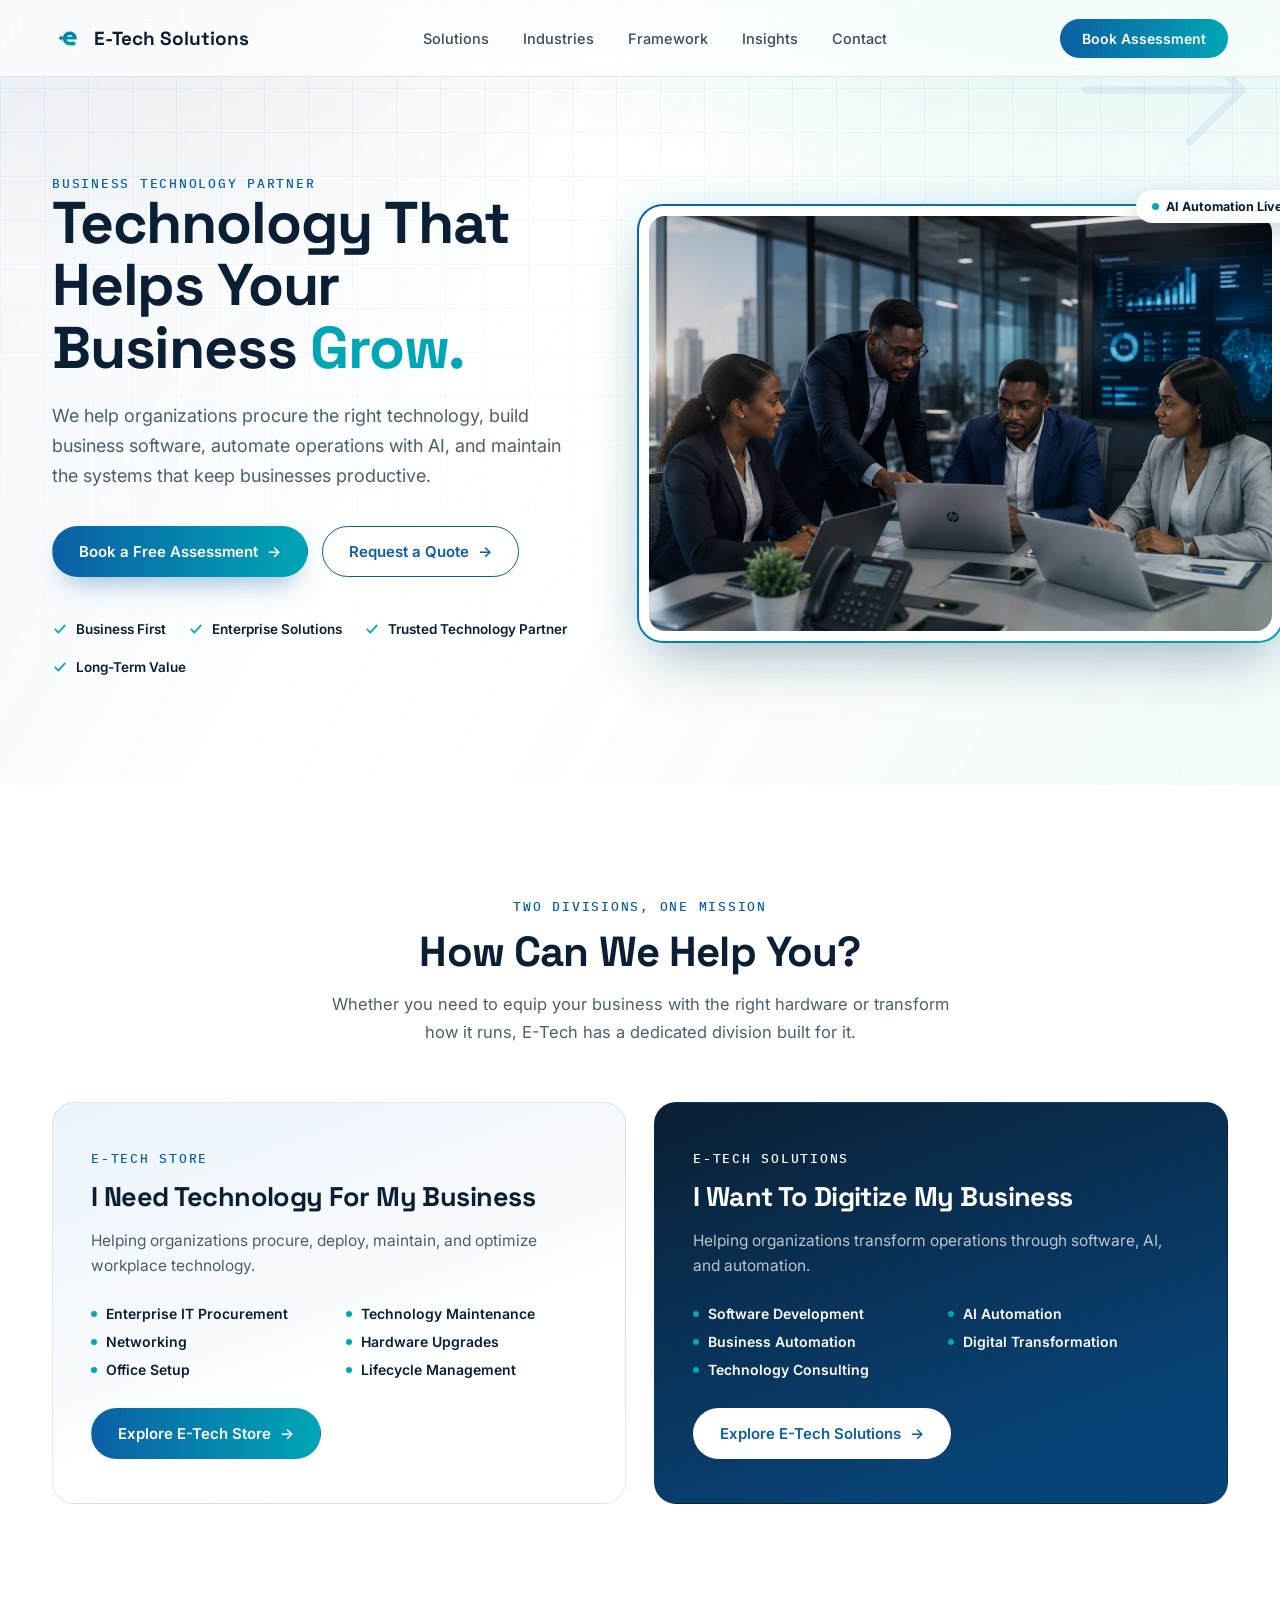
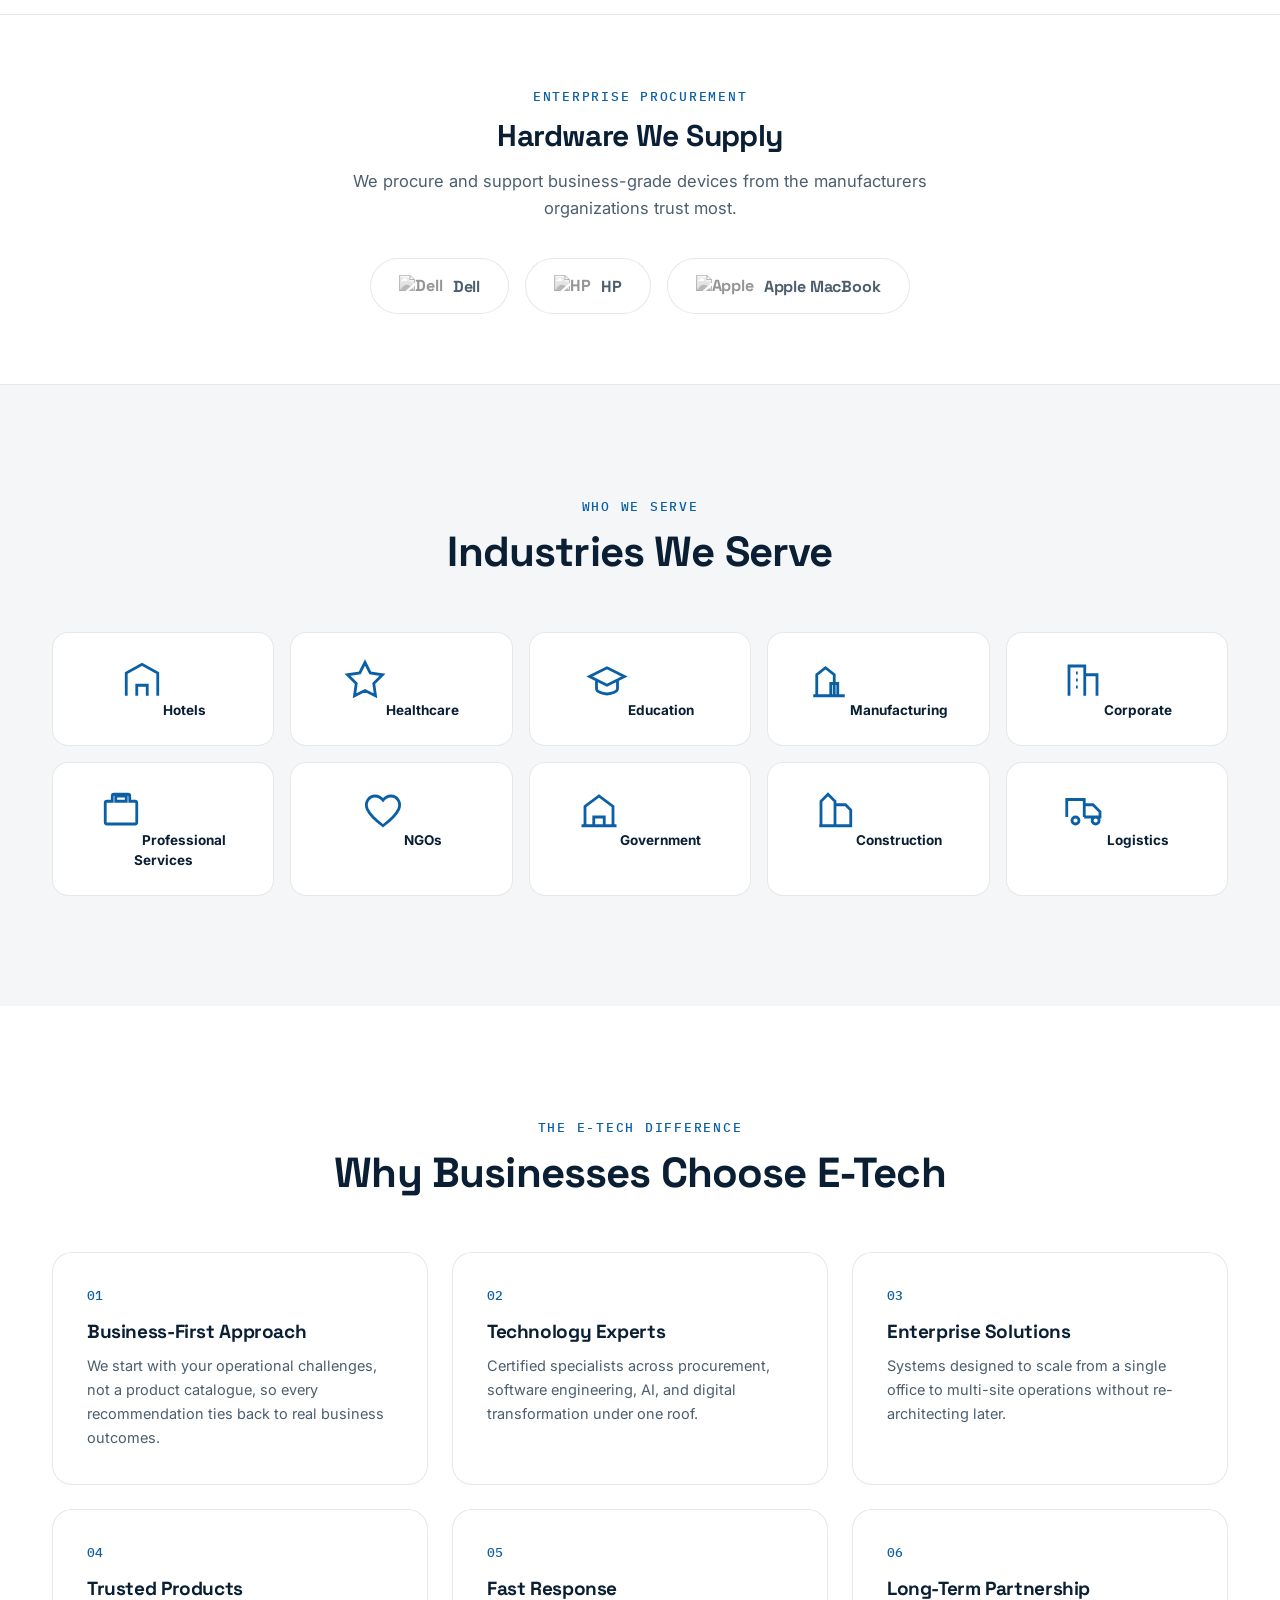
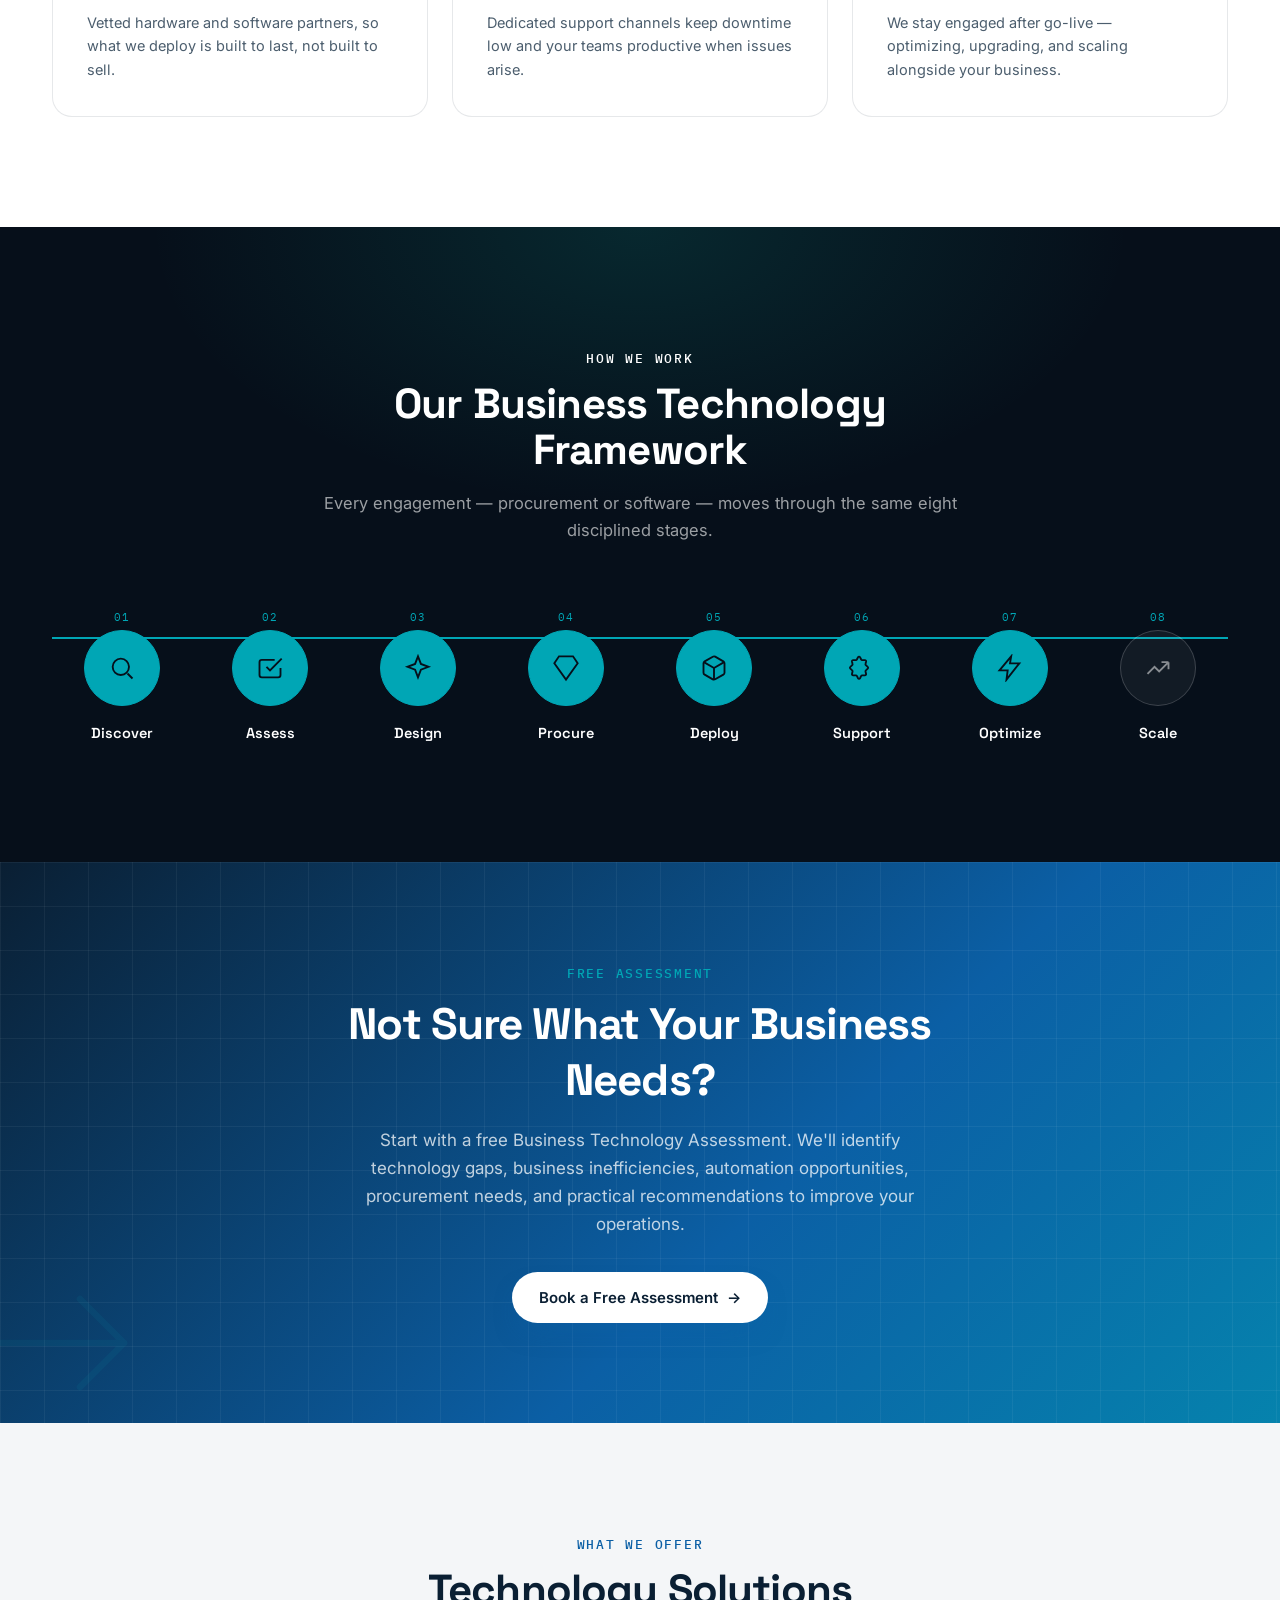
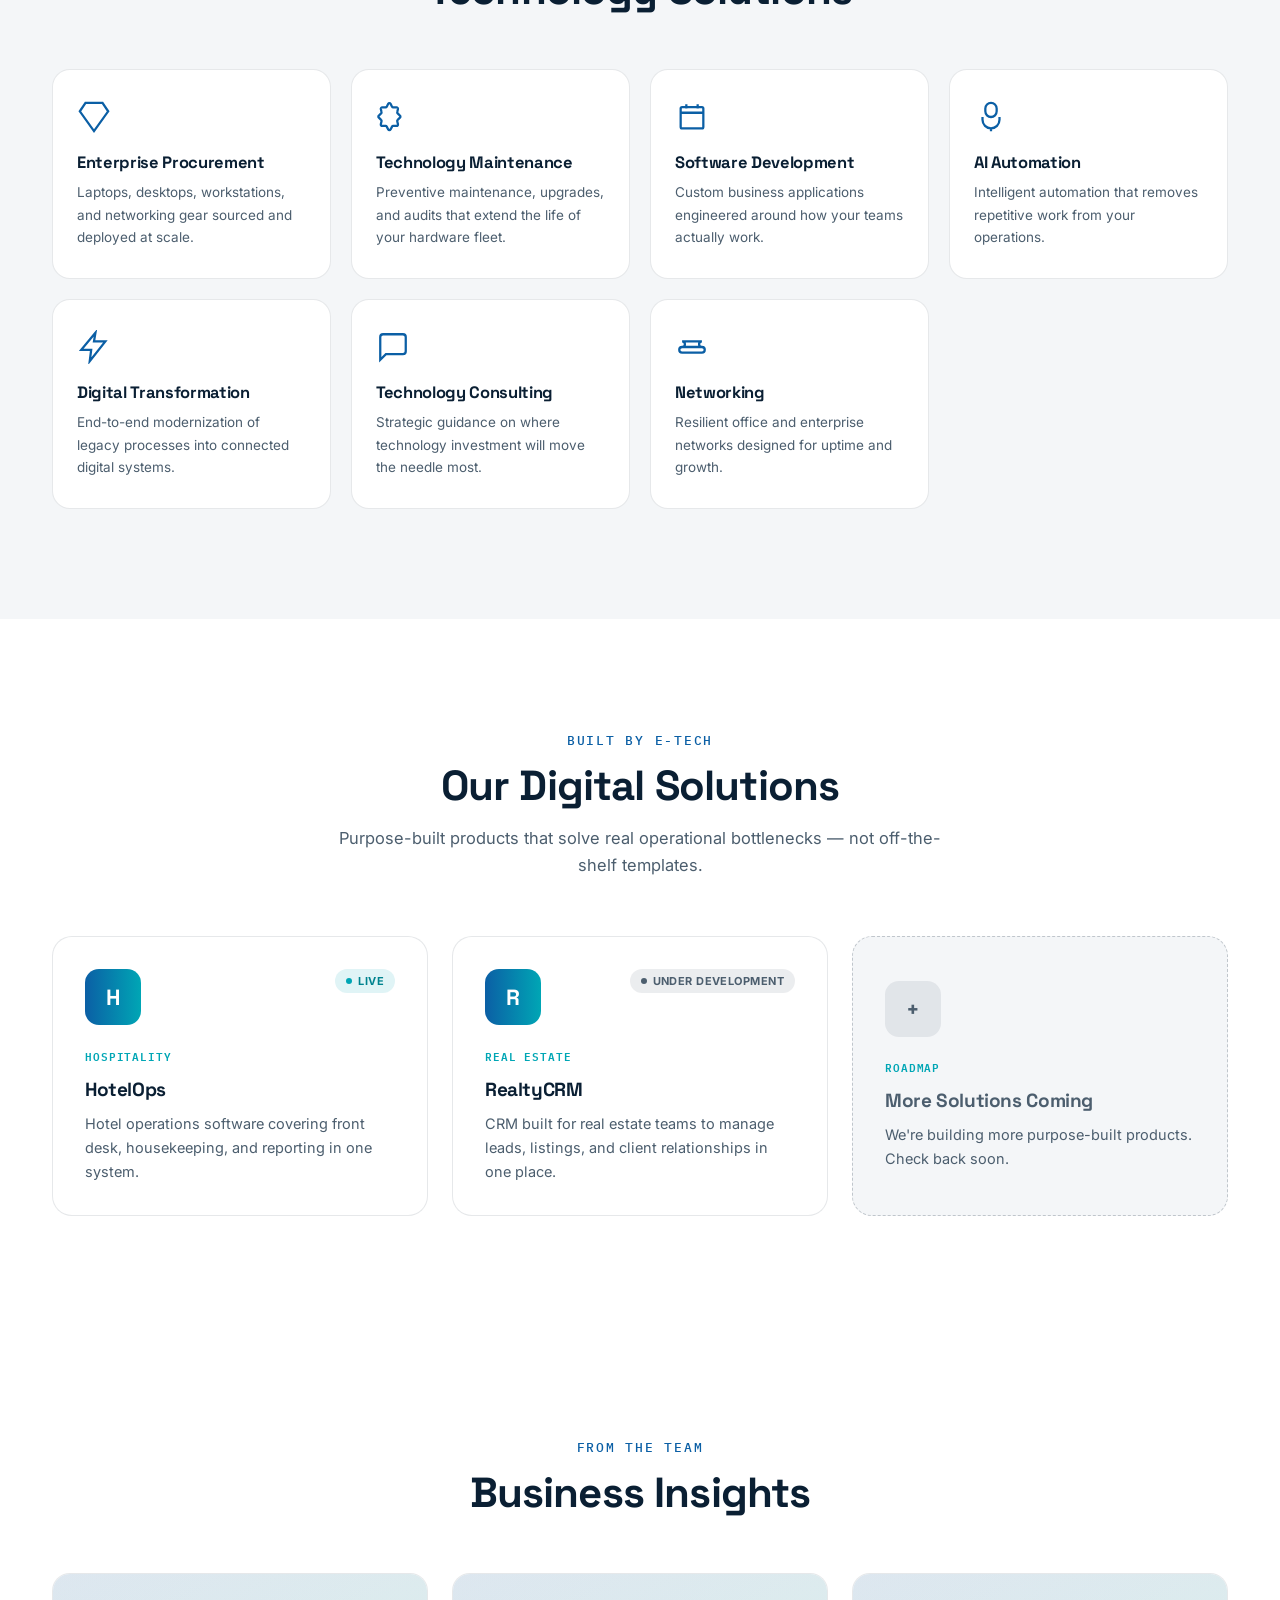
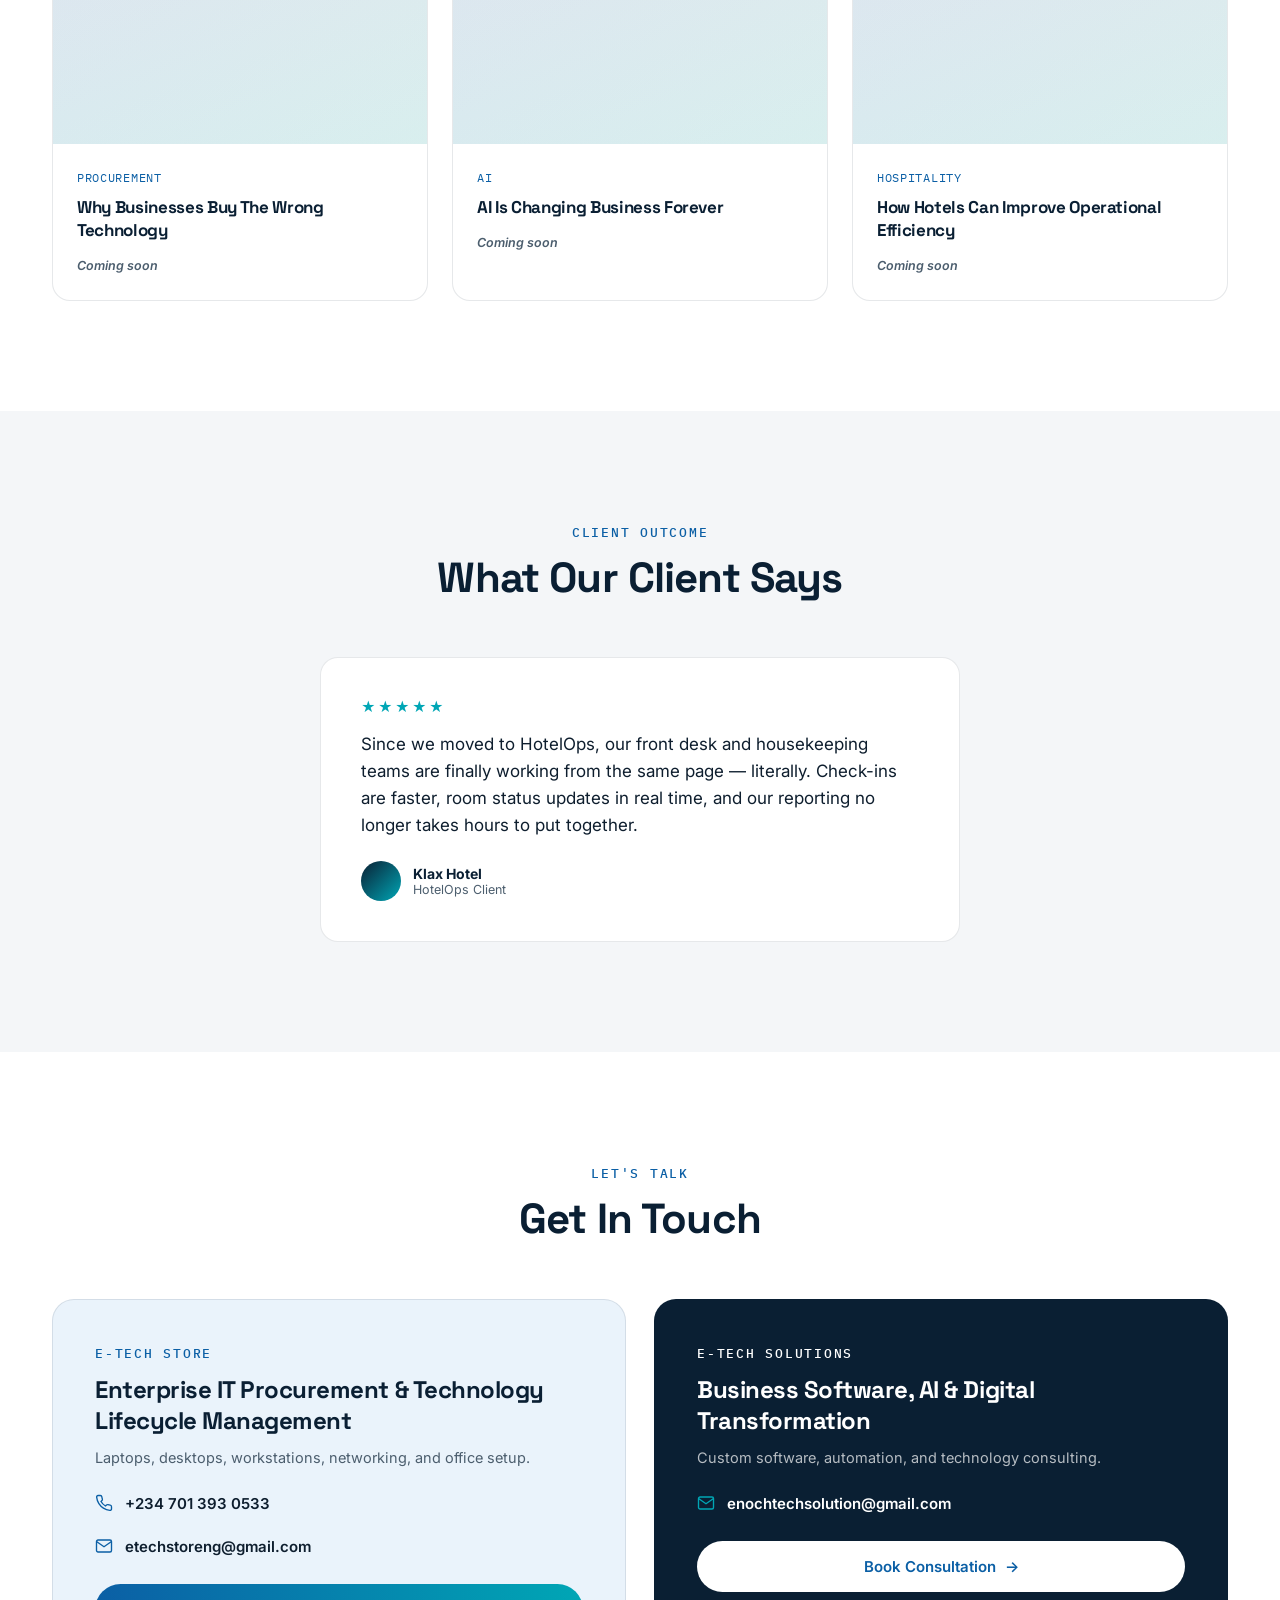
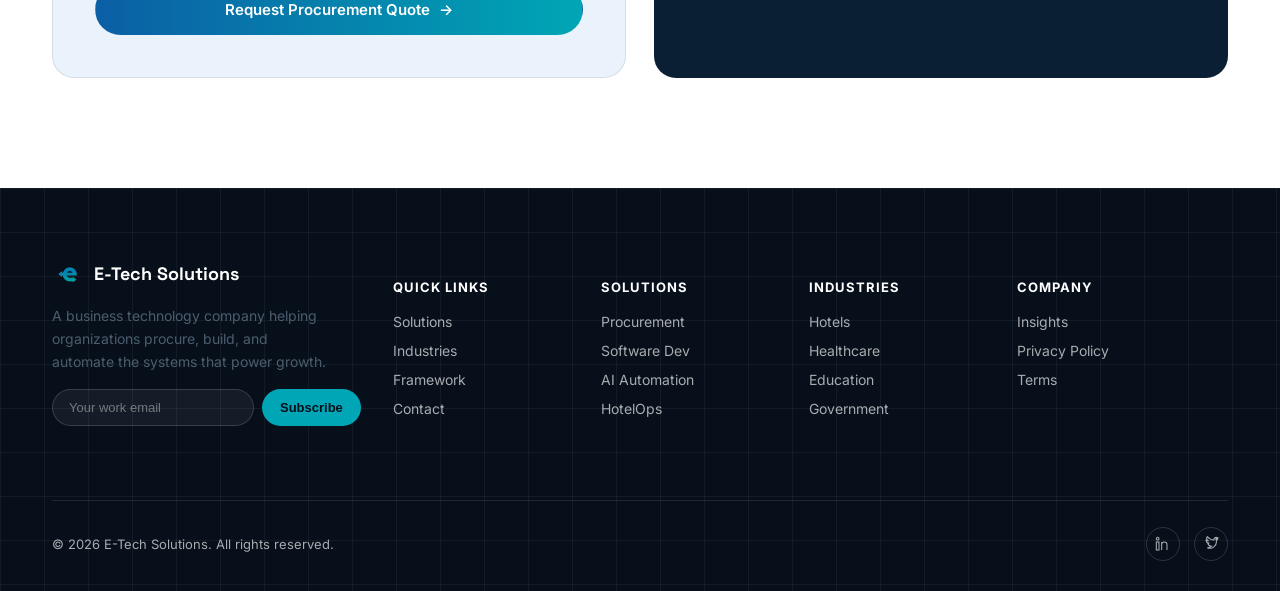
==== commit f08928fe: "Make site fully responsive across all screen sizes Add missing breakpoint for the Digital Solutions " ====
--- a/index.html
+++ b/index.html
@@ -312,7 +312,7 @@
   }
   .digital-card:hover{transform:translateY(-5px);box-shadow:var(--shadow);}
   .digital-card{display:block;position:relative;}
-  .digital-top{display:flex;align-items:flex-start;justify-content:space-between;gap:12px;}
+  .digital-top{display:flex;align-items:flex-start;justify-content:space-between;gap:12px;flex-wrap:wrap;row-gap:10px;}
   .digital-logo{
     width:56px;height:56px;border-radius:14px;background:var(--grad);
     display:flex;align-items:center;justify-content:center;margin-bottom:20px;overflow:hidden;flex-shrink:0;
@@ -412,6 +412,7 @@
     .fw-steps{grid-template-columns:repeat(4,1fr);row-gap:36px;}
     .fw-line{display:none;}
     .sol-grid{grid-template-columns:1fr 1fr;}
+    .digital-grid{grid-template-columns:1fr;}
     .insight-grid{grid-template-columns:1fr;}
     .test-grid{grid-template-columns:1fr;}
     .contact-grid{grid-template-columns:1fr;}
@@ -419,6 +420,8 @@
   }
   @media (max-width:560px){
     .wrap{padding:0 20px;}
+    .logo{font-size:16px;gap:8px;}
+    .logo-mark{width:26px;height:26px;}
     .ind-grid{grid-template-columns:repeat(2,1fr);}
     .feat-grid{grid-template-columns:1fr;}
     .fw-steps{grid-template-columns:repeat(2,1fr);}
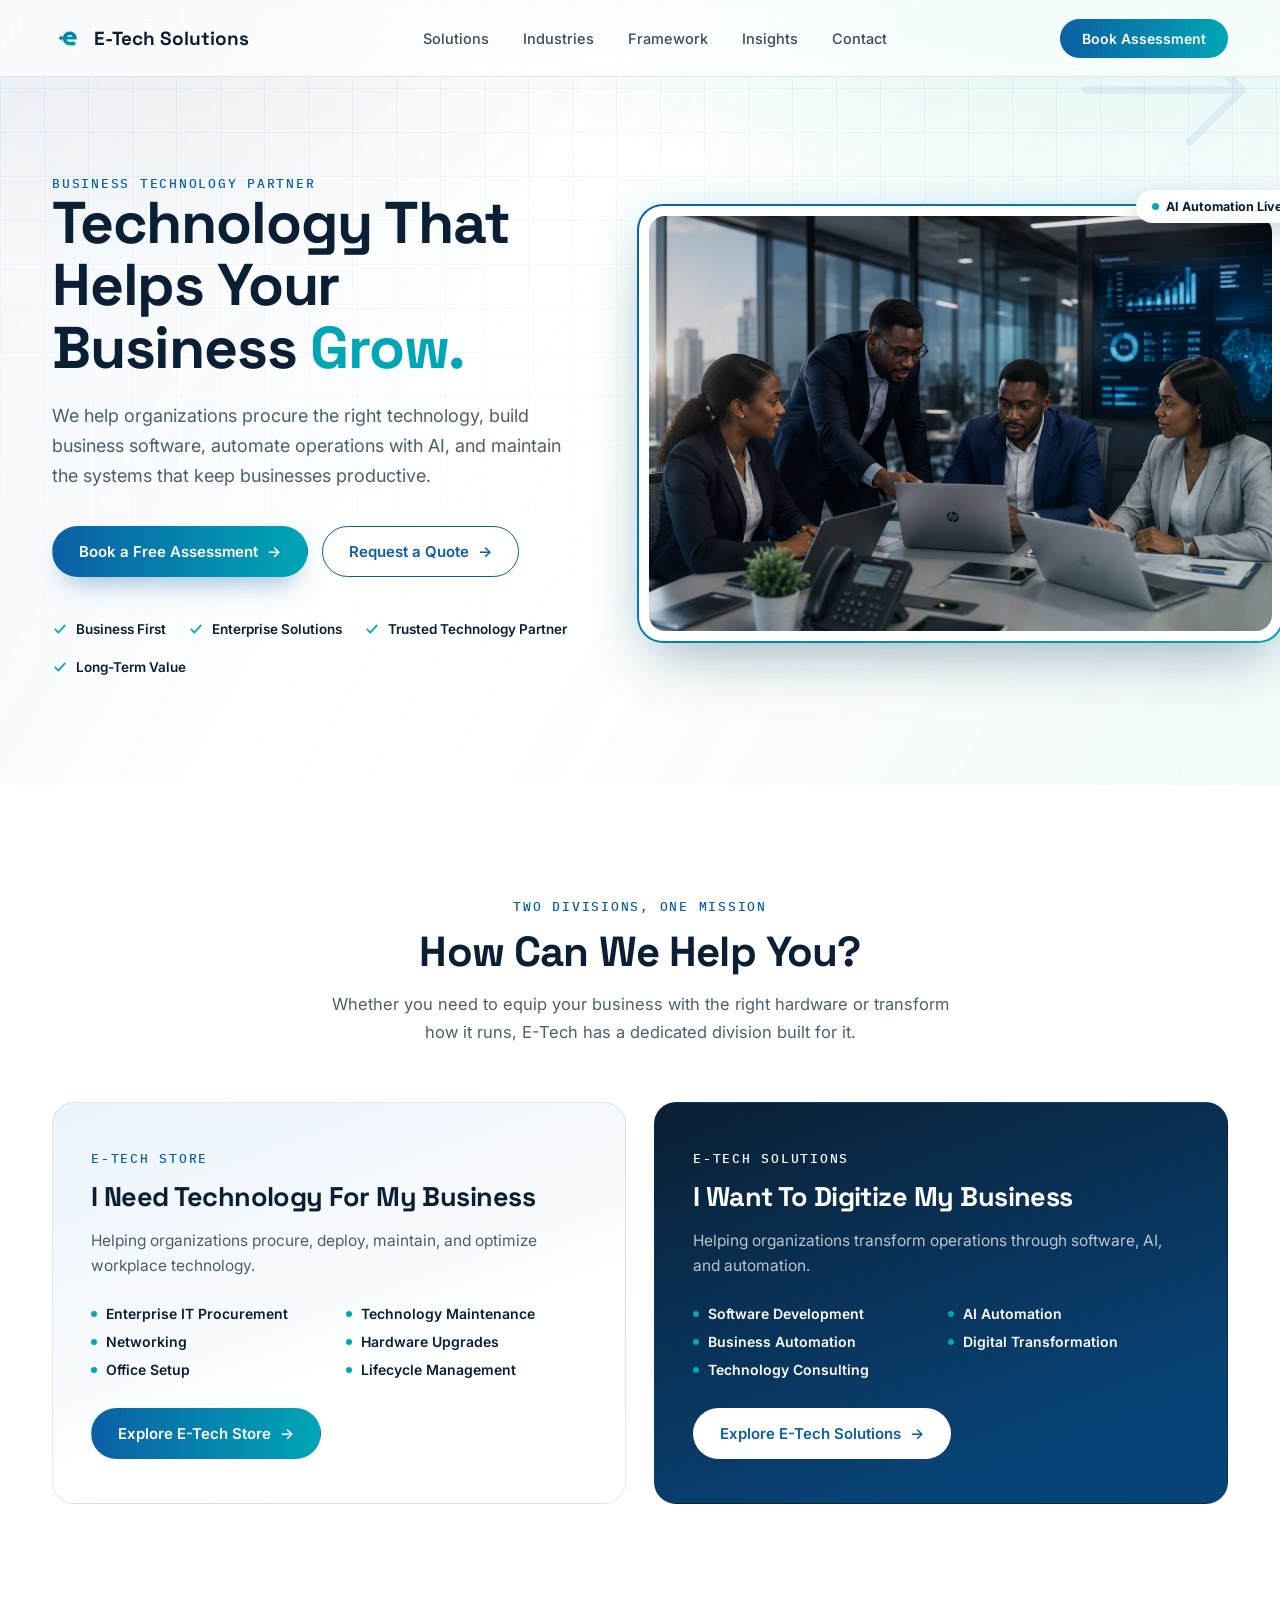
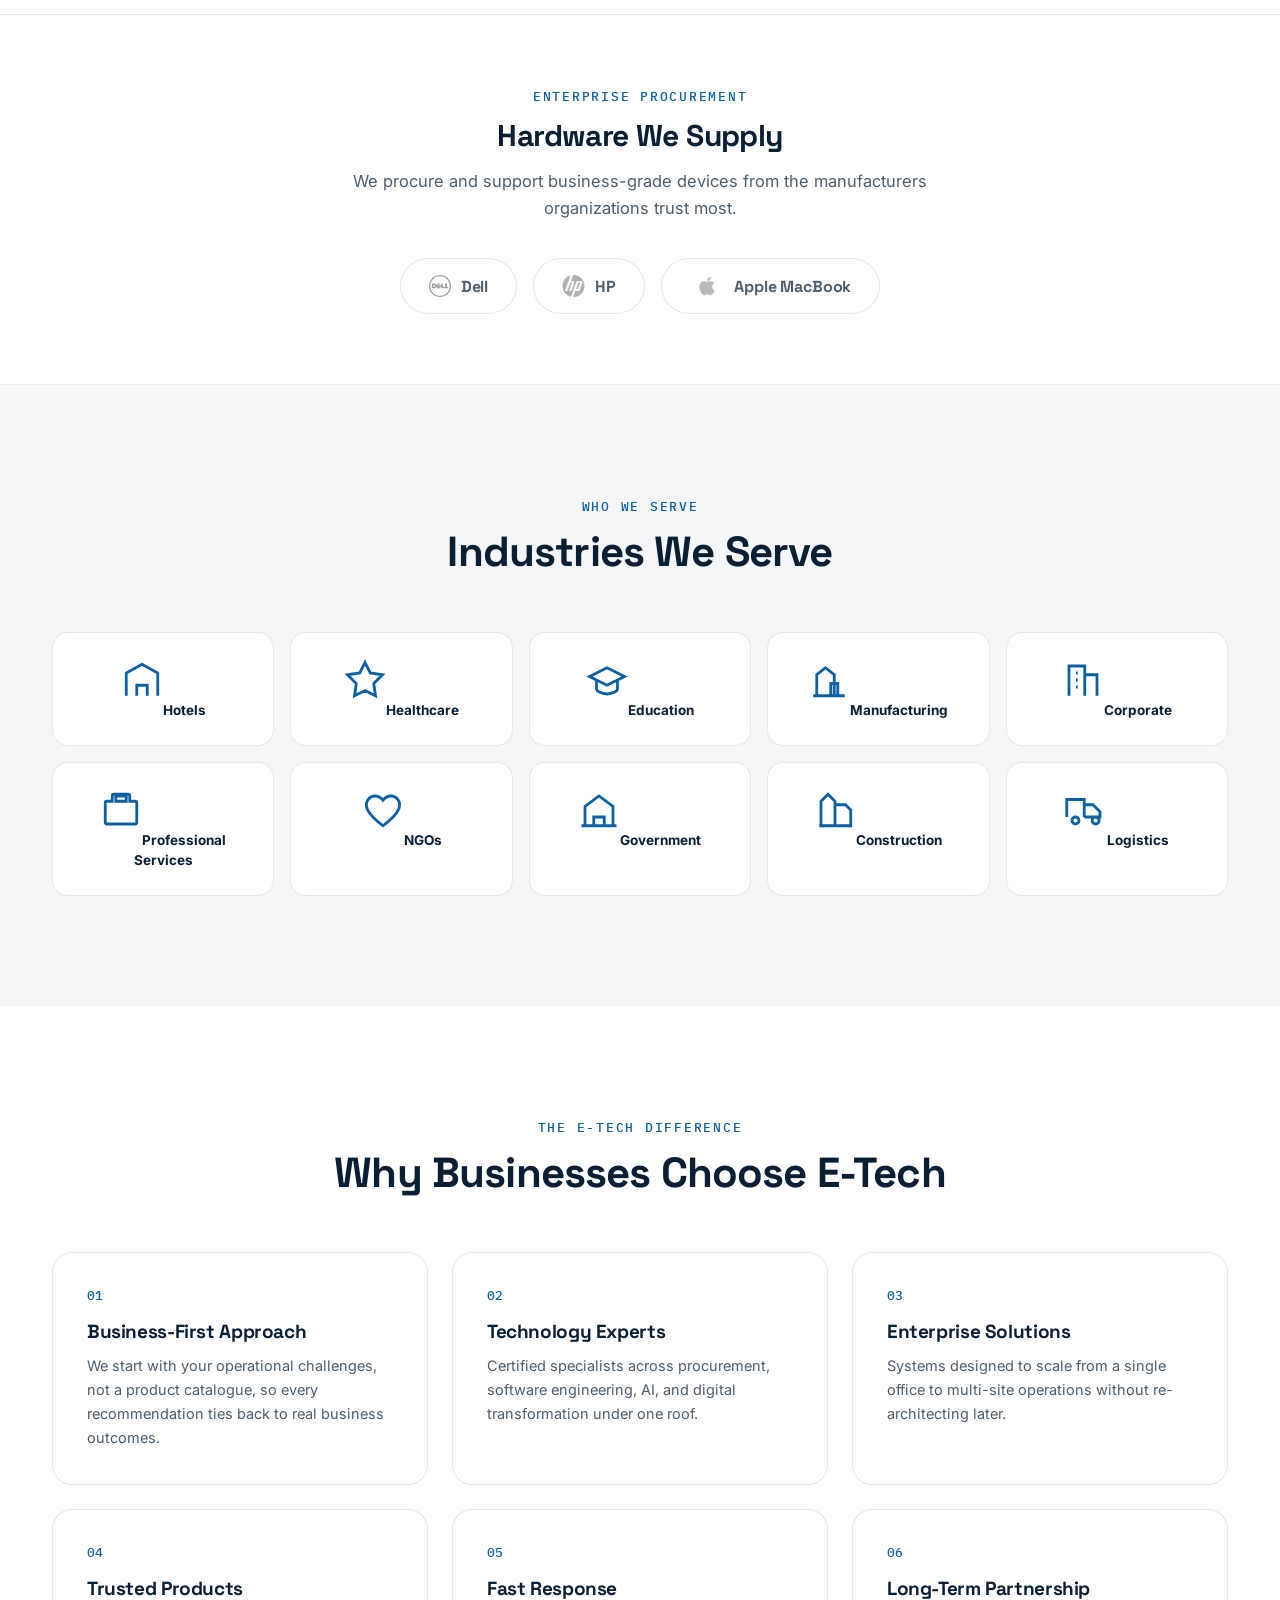
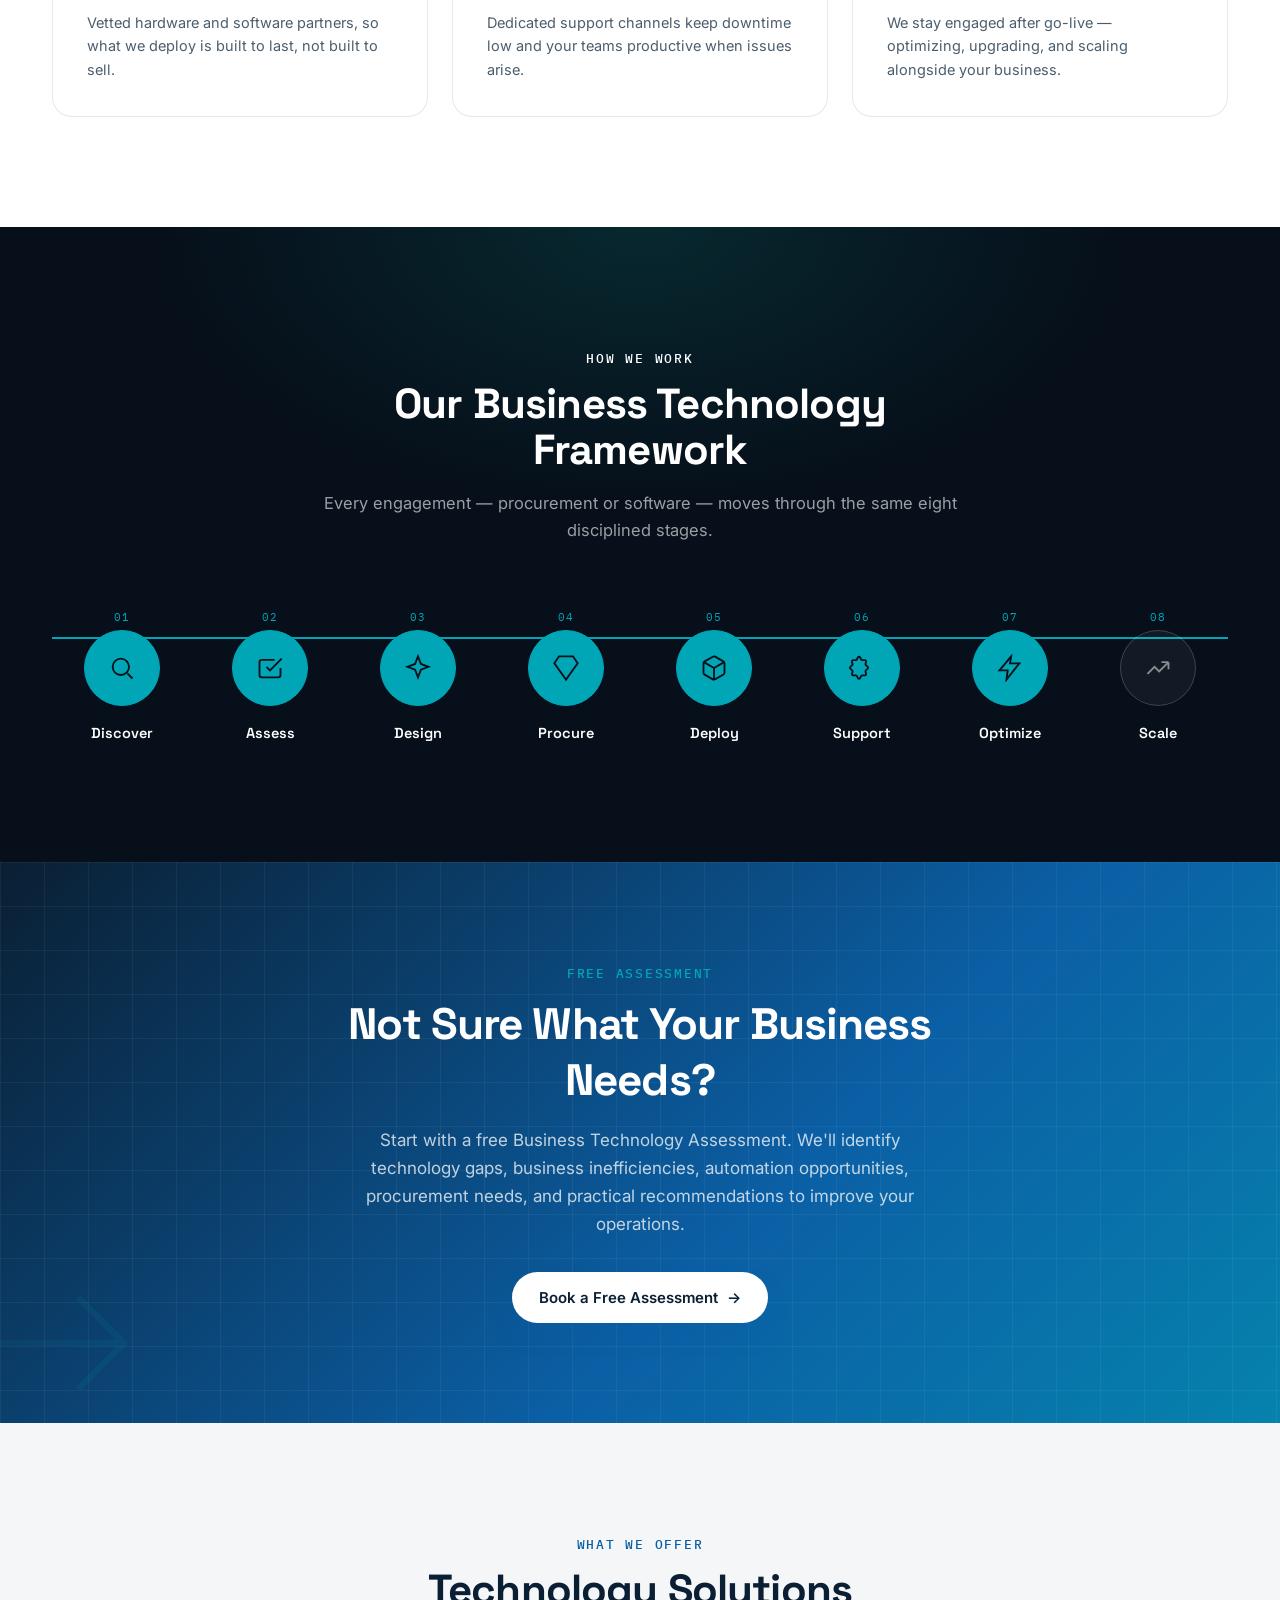
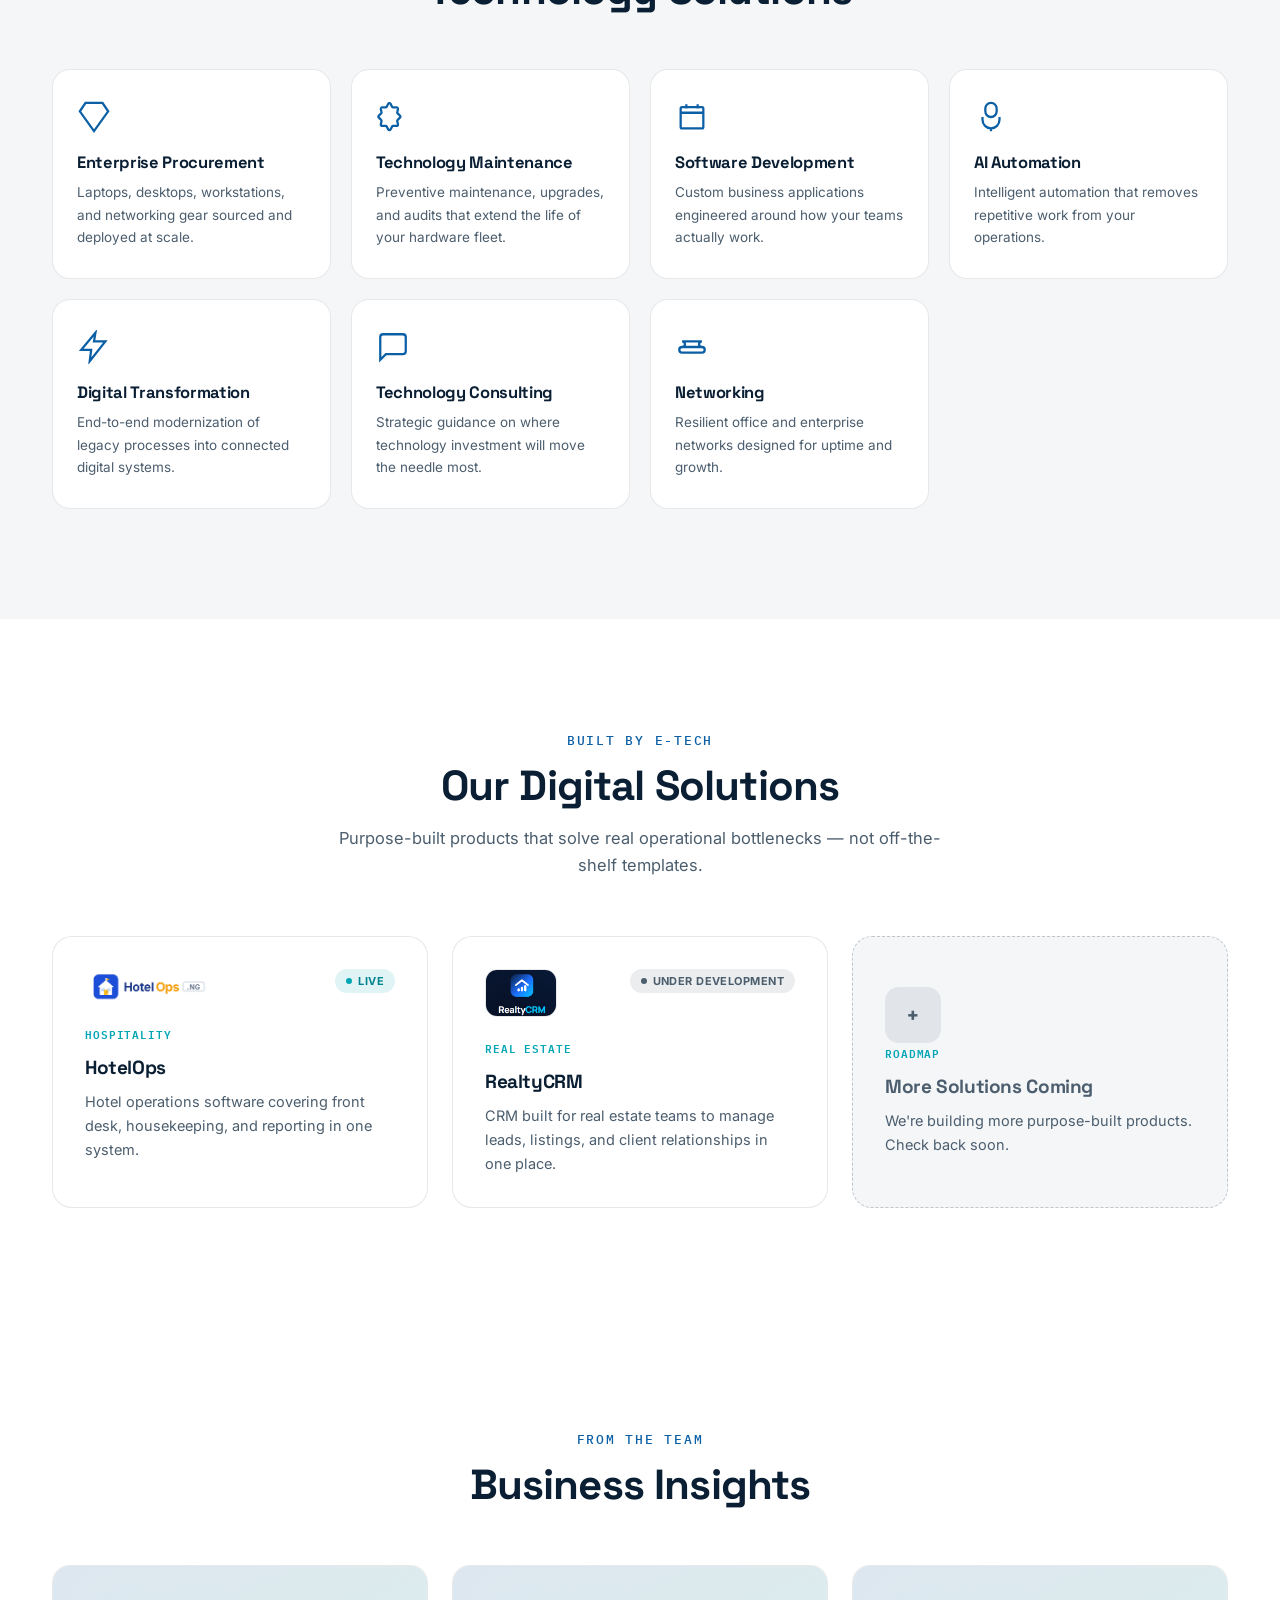
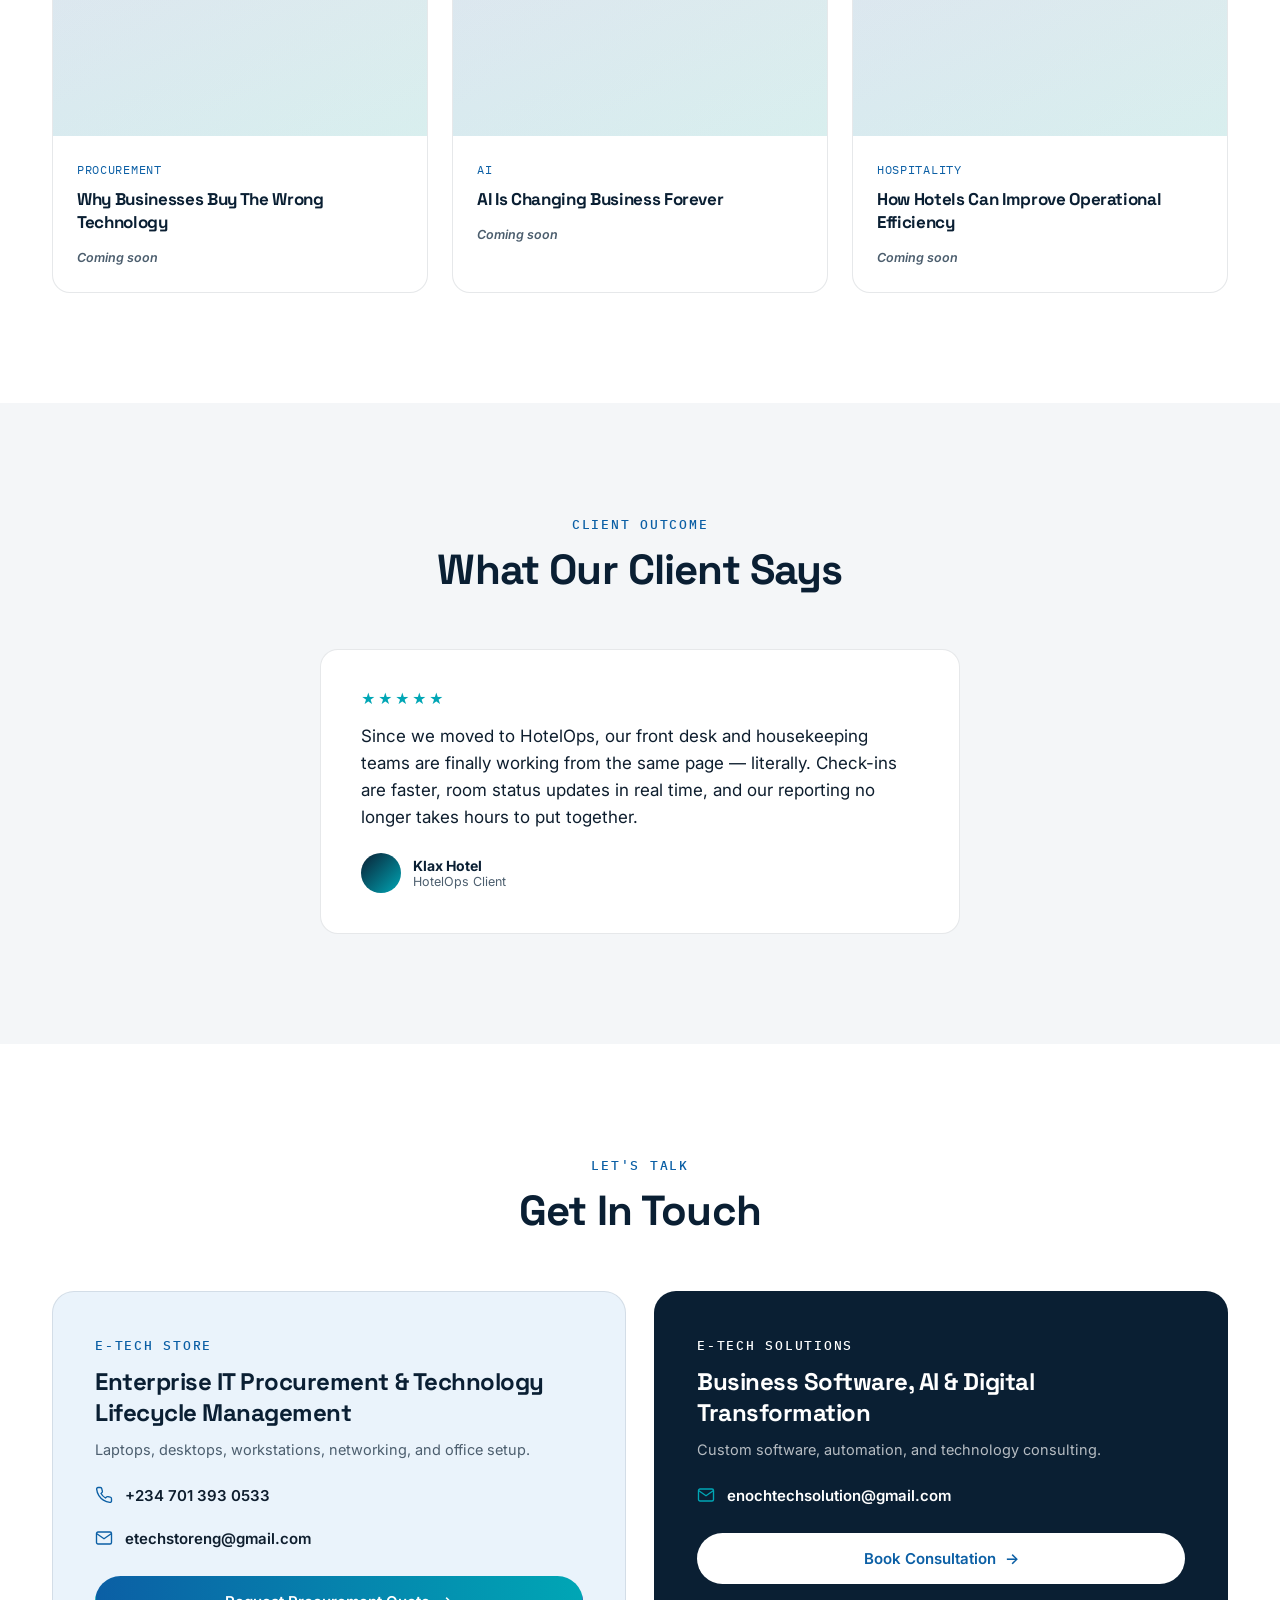
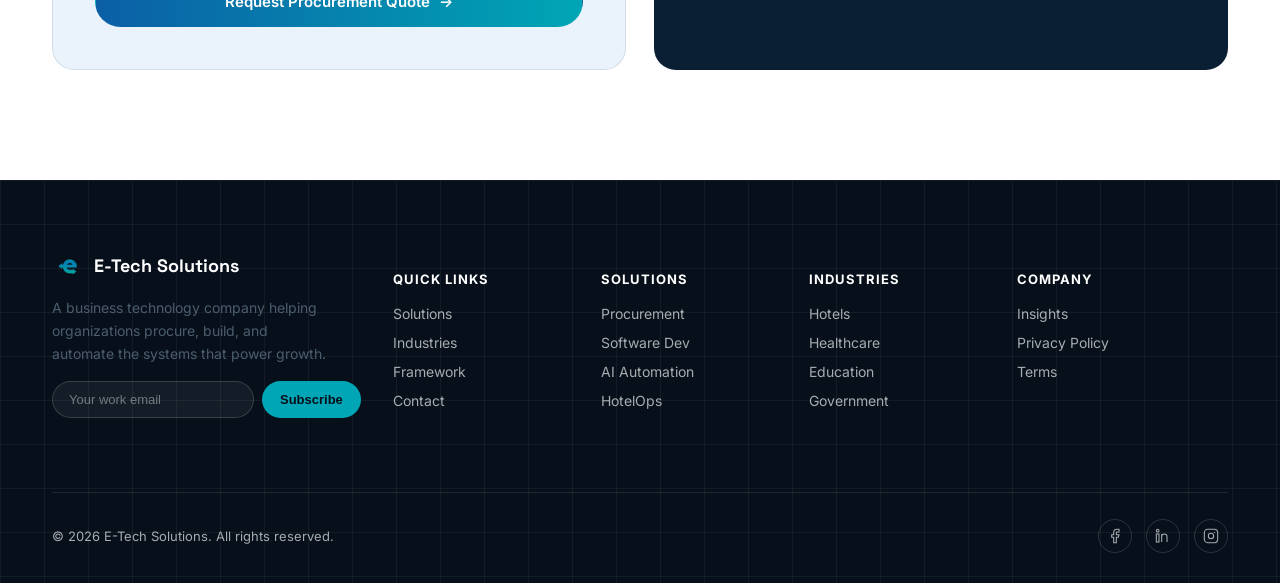
==== commit f08042e9: "Add hardware brand logos, wire up social media links, and add digital solution logos Co-Authored-By:" ====
--- a/index.html
+++ b/index.html
@@ -312,13 +312,21 @@
   }
   .digital-card:hover{transform:translateY(-5px);box-shadow:var(--shadow);}
   .digital-card{display:block;position:relative;}
-  .digital-top{display:flex;align-items:flex-start;justify-content:space-between;gap:12px;flex-wrap:wrap;row-gap:10px;}
+  .digital-top{display:flex;align-items:flex-start;justify-content:space-between;gap:12px;flex-wrap:wrap;row-gap:10px;margin-bottom:20px;}
   .digital-logo{
     width:56px;height:56px;border-radius:14px;background:var(--grad);
-    display:flex;align-items:center;justify-content:center;margin-bottom:20px;overflow:hidden;flex-shrink:0;
+    display:flex;align-items:center;justify-content:center;overflow:hidden;flex-shrink:0;
   }
   .digital-logo img{width:100%;height:100%;object-fit:contain;}
   .digital-logo .initial{color:white;font-family:'Space Grotesk',sans-serif;font-weight:700;font-size:22px;}
+  .digital-logo-img{
+    height:34px;width:auto;max-width:190px;object-fit:contain;flex-shrink:0;
+    border-radius:8px;
+  }
+  .digital-logo-tile{
+    height:48px;width:auto;max-width:130px;object-fit:contain;flex-shrink:0;
+    border-radius:12px;border:1px solid var(--line);
+  }
   .digital-card .tag{font-family:'IBM Plex Mono',monospace;font-size:11px;color:var(--teal);text-transform:uppercase;letter-spacing:0.08em;font-weight:600;}
   .digital-card h4{font-size:19px;margin-top:12px;font-weight:700;}
   .digital-card p{margin-top:10px;font-size:14.5px;}
@@ -440,6 +448,21 @@
     padding:12px 20px;border-radius:10px;font-weight:600;font-size:14px;transition:top .2s var(--ease);
   }
   .skip-link:focus{top:16px;}
+  .back-to-top{
+    position:fixed;bottom:28px;right:28px;z-index:150;
+    width:48px;height:48px;border-radius:50%;
+    background:var(--grad);color:white;
+    display:flex;align-items:center;justify-content:center;
+    box-shadow:0 14px 28px -10px rgba(11,95,165,0.5);
+    opacity:0;visibility:hidden;transform:translateY(12px);
+    transition:opacity .3s var(--ease), transform .3s var(--ease), visibility .3s, background .25s;
+  }
+  .back-to-top.visible{opacity:1;visibility:visible;transform:translateY(0);}
+  .back-to-top:hover{background:var(--grad-hover);transform:translateY(-3px);}
+  .back-to-top svg{width:20px;height:20px;}
+  @media (max-width:560px){
+    .back-to-top{bottom:18px;right:18px;width:44px;height:44px;}
+  }
 </style>
 </head>
 <body>
@@ -559,15 +582,15 @@
     </div>
     <div class="brand-row">
       <div class="brand-badge reveal">
-        <img src="assets/logos/dell.png" alt="Dell" loading="lazy">
+        <img src="assets/logos/Dell_Logo.svg.webp" alt="Dell" loading="lazy">
         <span>Dell</span>
       </div>
       <div class="brand-badge reveal">
-        <img src="assets/logos/hp.png" alt="HP" loading="lazy">
+        <img src="assets/logos/HP logo.png" alt="HP" loading="lazy">
         <span>HP</span>
       </div>
       <div class="brand-badge reveal">
-        <img src="assets/logos/apple.png" alt="Apple" loading="lazy">
+        <img src="assets/logos/apple logo.png" alt="Apple" loading="lazy">
         <span>Apple MacBook</span>
       </div>
     </div>
@@ -681,8 +704,7 @@
     <div class="digital-grid">
       <a href="https://www.hotelops.ng" target="_blank" rel="noopener" class="digital-card reveal">
         <div class="digital-top">
-          <!-- Swap for <img src="assets/logos/hotelops.png" alt="HotelOps"> once logo is supplied -->
-          <div class="digital-logo"><span class="initial">H</span></div>
+          <img src="assets/logos/HotelOps.png" alt="HotelOps" class="digital-logo-img">
           <span class="status-pill live"><span class="dot"></span>Live</span>
         </div>
         <span class="tag">Hospitality</span>
@@ -691,8 +713,7 @@
       </a>
       <div class="digital-card reveal">
         <div class="digital-top">
-          <!-- Swap for <img src="assets/logos/realtycrm.png" alt="RealtyCRM"> once logo is supplied -->
-          <div class="digital-logo"><span class="initial">R</span></div>
+          <img src="assets/logos/RealtyCRM.png" alt="RealtyCRM" class="digital-logo-tile">
           <span class="status-pill dev"><span class="dot"></span>Under Development</span>
         </div>
         <span class="tag">Real Estate</span>
@@ -797,12 +818,17 @@
     <div class="foot-bottom">
       <span>© <span id="year">2026</span> E-Tech Solutions. All rights reserved.</span>
       <div class="foot-social">
-        <a href="#" aria-label="LinkedIn"><svg viewBox="0 0 24 24" fill="none" stroke="currentColor" stroke-width="1.6"><rect x="2" y="9" width="4" height="12"/><circle cx="4" cy="4" r="2"/><path d="M10 9v12M10 13a4 4 0 018 0v8"/></svg></a>
-        <a href="#" aria-label="Twitter"><svg viewBox="0 0 24 24" fill="none" stroke="currentColor" stroke-width="1.6"><path d="M22 4.5s-.7 1.4-2 2.3c1.3 8-6.4 13.8-13.6 10.7 2.5.1 4.8-.7 6.4-2.2-3 0-5-2-5.7-4.2.8.2 1.6.1 2.3-.1C6 10.5 4.7 8.6 4.7 6.4c.9.5 1.8.8 2.9.8C5.6 5.7 5 3 6.3 1 8.8 4 12.4 5.9 16.4 6.1c-.7-3 2.6-5.2 5.2-3.5-1.2.2-2.1 1-2.5 2 1.1-.1 2-.4 2.9-1-.6 1.1-1.4 2-2.5 2.6z"/></svg></a>
+        <a href="https://www.facebook.com/share/14jEUAce2XH/" target="_blank" rel="noopener" aria-label="Facebook"><svg viewBox="0 0 24 24" fill="none" stroke="currentColor" stroke-width="1.6"><path d="M18 2h-3a5 5 0 00-5 5v3H7v4h3v8h4v-8h3l1-4h-4V7a1 1 0 011-1h3z"/></svg></a>
+        <a href="https://www.linkedin.com/company/e_tech_solutions01/" target="_blank" rel="noopener" aria-label="LinkedIn"><svg viewBox="0 0 24 24" fill="none" stroke="currentColor" stroke-width="1.6"><rect x="2" y="9" width="4" height="12"/><circle cx="4" cy="4" r="2"/><path d="M10 9v12M10 13a4 4 0 018 0v8"/></svg></a>
+        <a href="https://www.instagram.com/etechstore.ng?igsh=Z3RxZW9xdTNtY3Zj" target="_blank" rel="noopener" aria-label="Instagram"><svg viewBox="0 0 24 24" fill="none" stroke="currentColor" stroke-width="1.6"><rect x="2" y="2" width="20" height="20" rx="5"/><circle cx="12" cy="12" r="4"/><circle cx="17.5" cy="6.5" r="1" fill="currentColor" stroke="none"/></svg></a>
       </div>
     </div>
   </div>
 </footer>
+
+<a href="#main" class="back-to-top" id="backToTop" aria-label="Back to top">
+  <svg viewBox="0 0 24 24" fill="none" stroke="currentColor" stroke-width="2.2" stroke-linecap="round" stroke-linejoin="round"><path d="M12 19V5M5 12l7-7 7 7"/></svg>
+</a>
 
 <script>
   // Mobile menu
@@ -840,10 +866,12 @@
   }, {threshold:0.3});
   if(fwWrap) fwIo.observe(fwWrap);
 
-  // Header background on scroll
+  // Header background + back-to-top visibility on scroll
   const header = document.querySelector('header');
+  const backToTop = document.getElementById('backToTop');
   window.addEventListener('scroll', () => {
     header.style.boxShadow = window.scrollY > 10 ? '0 6px 20px rgba(10,31,51,0.06)' : 'none';
+    backToTop.classList.toggle('visible', window.scrollY > 500);
   });
 
   // Newsletter submit feedback
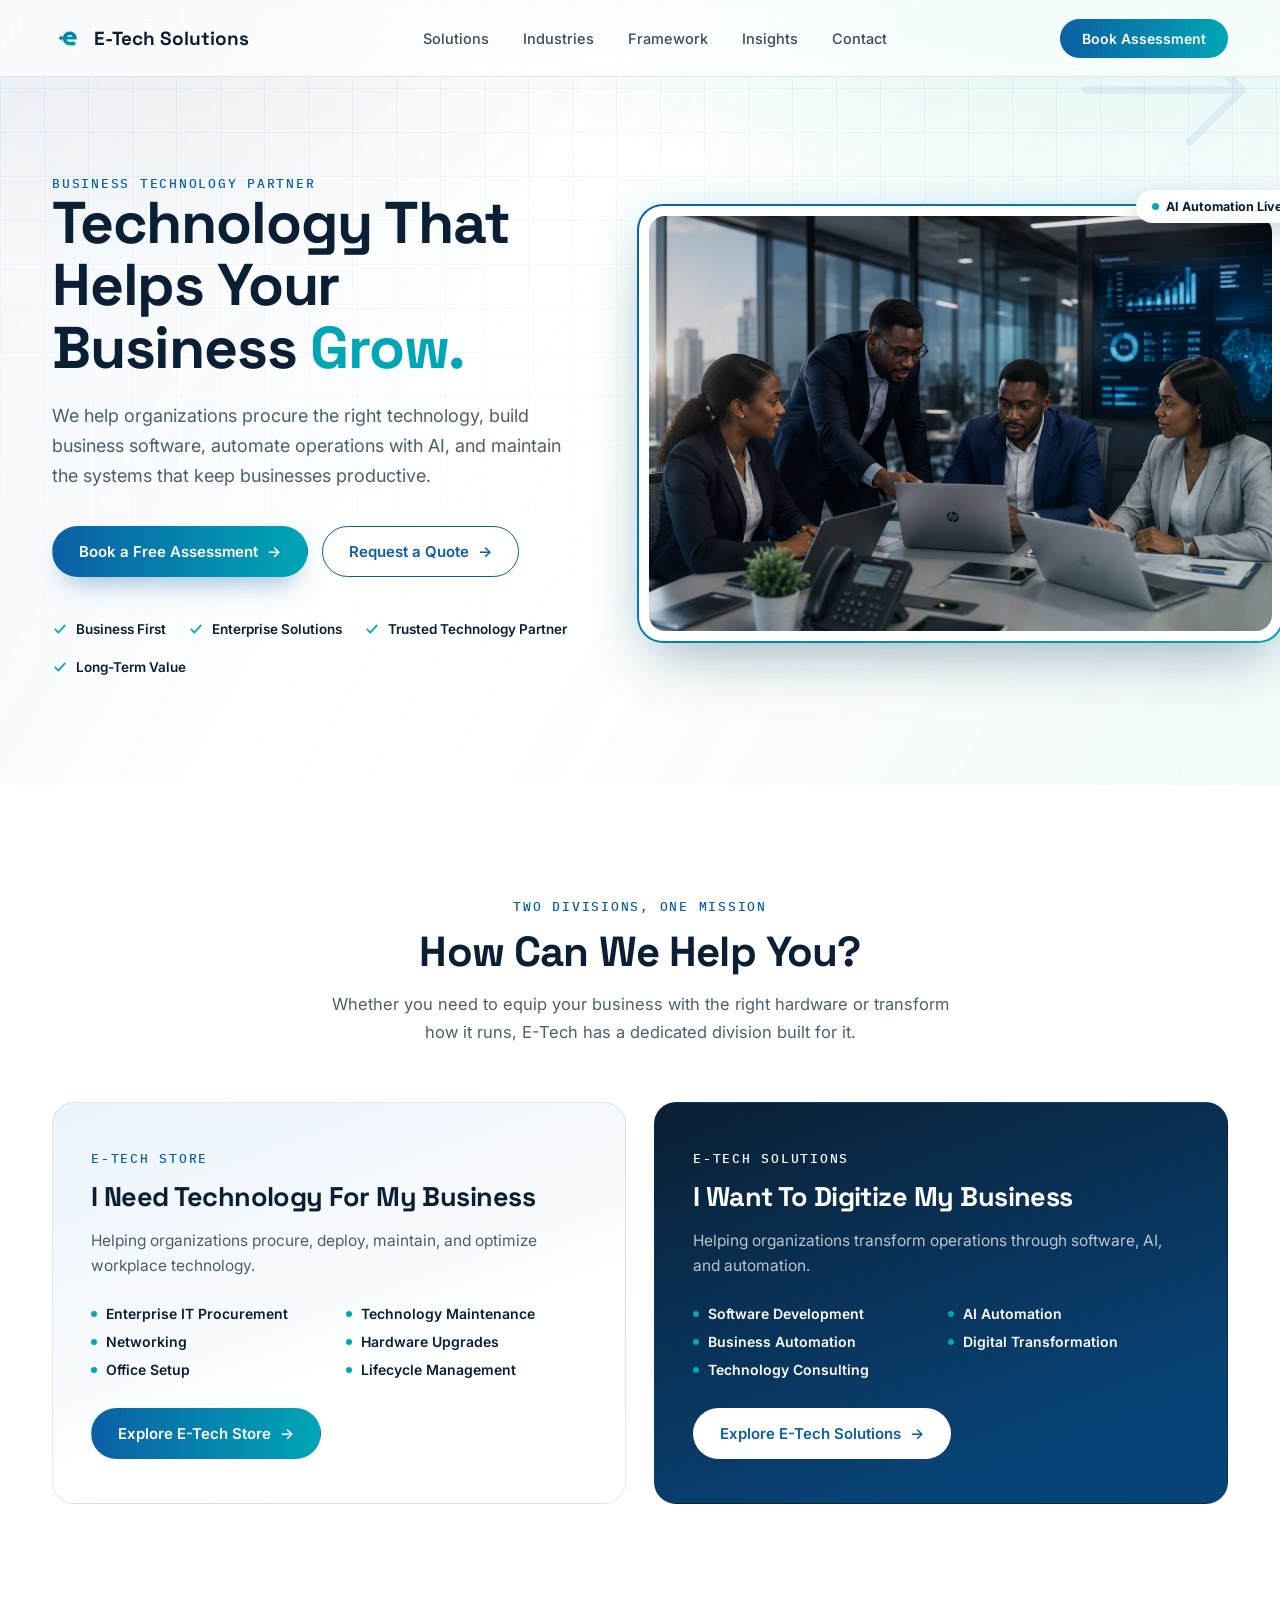
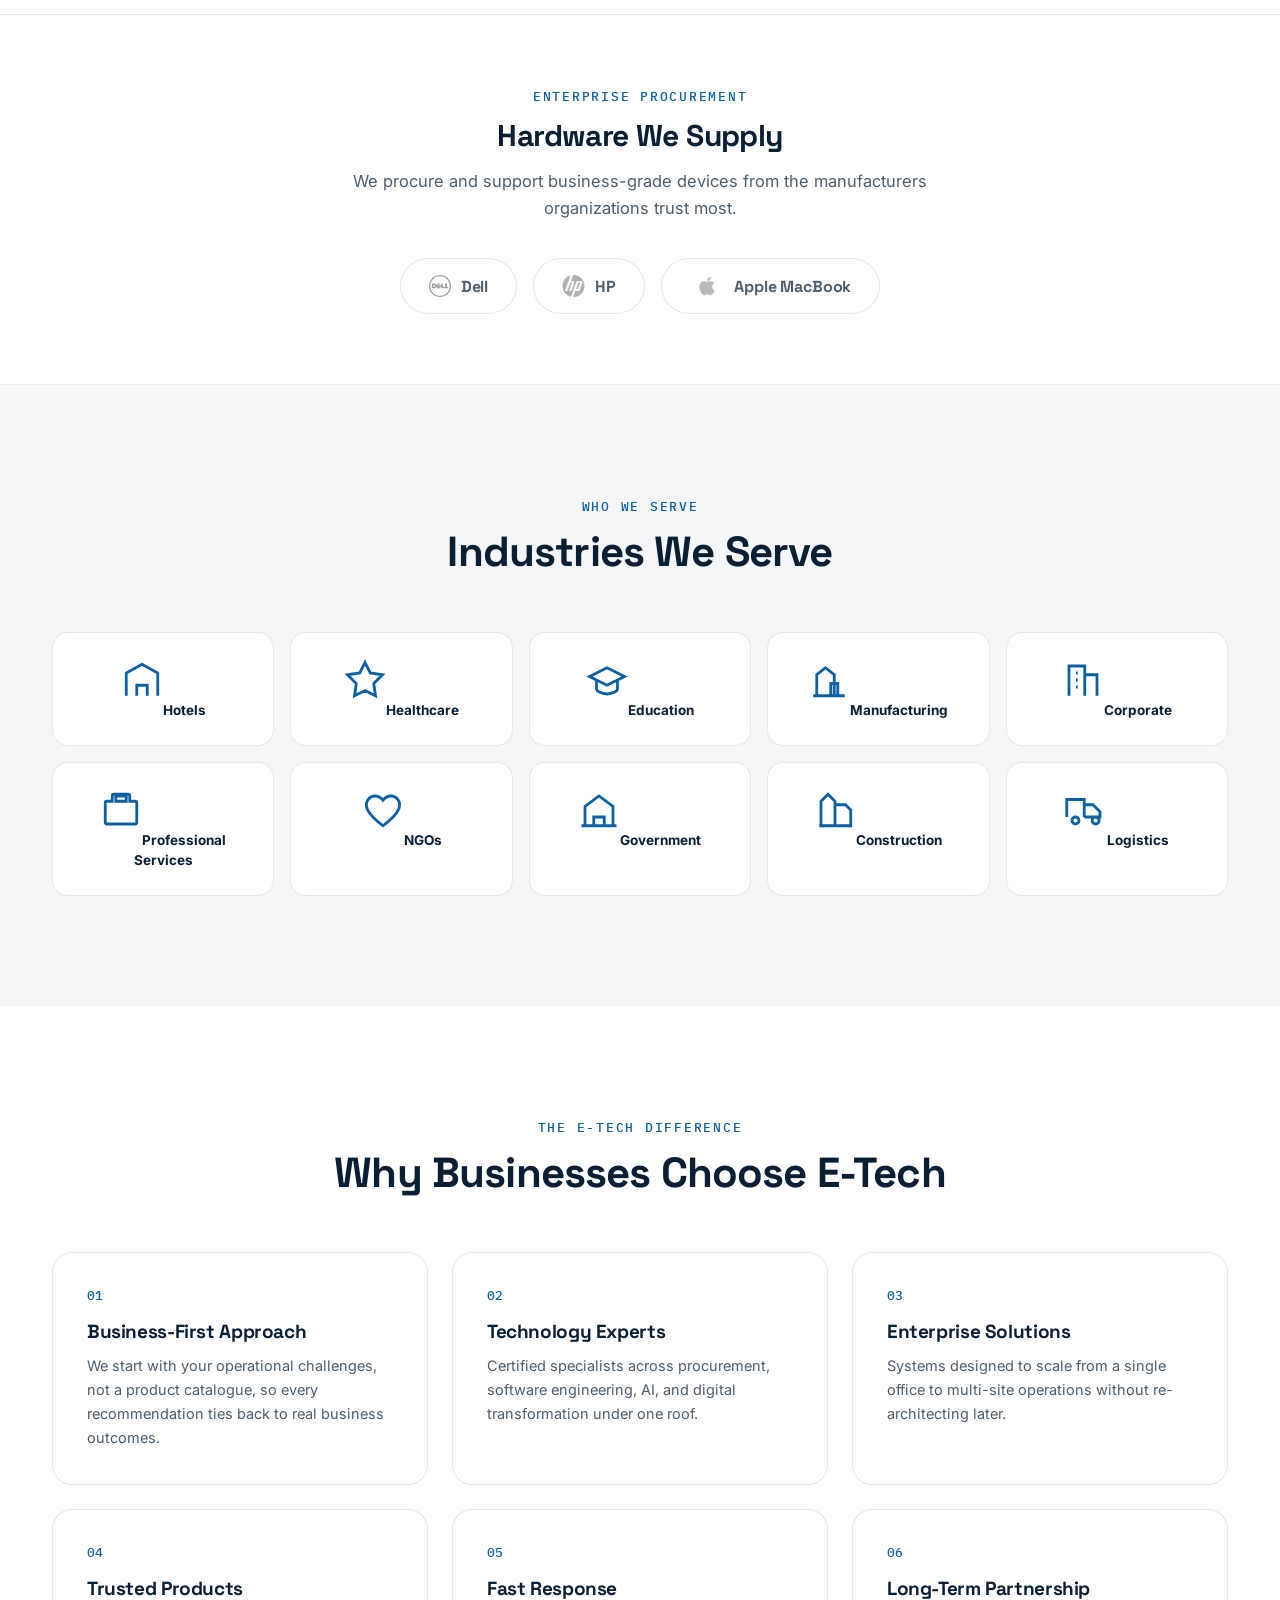
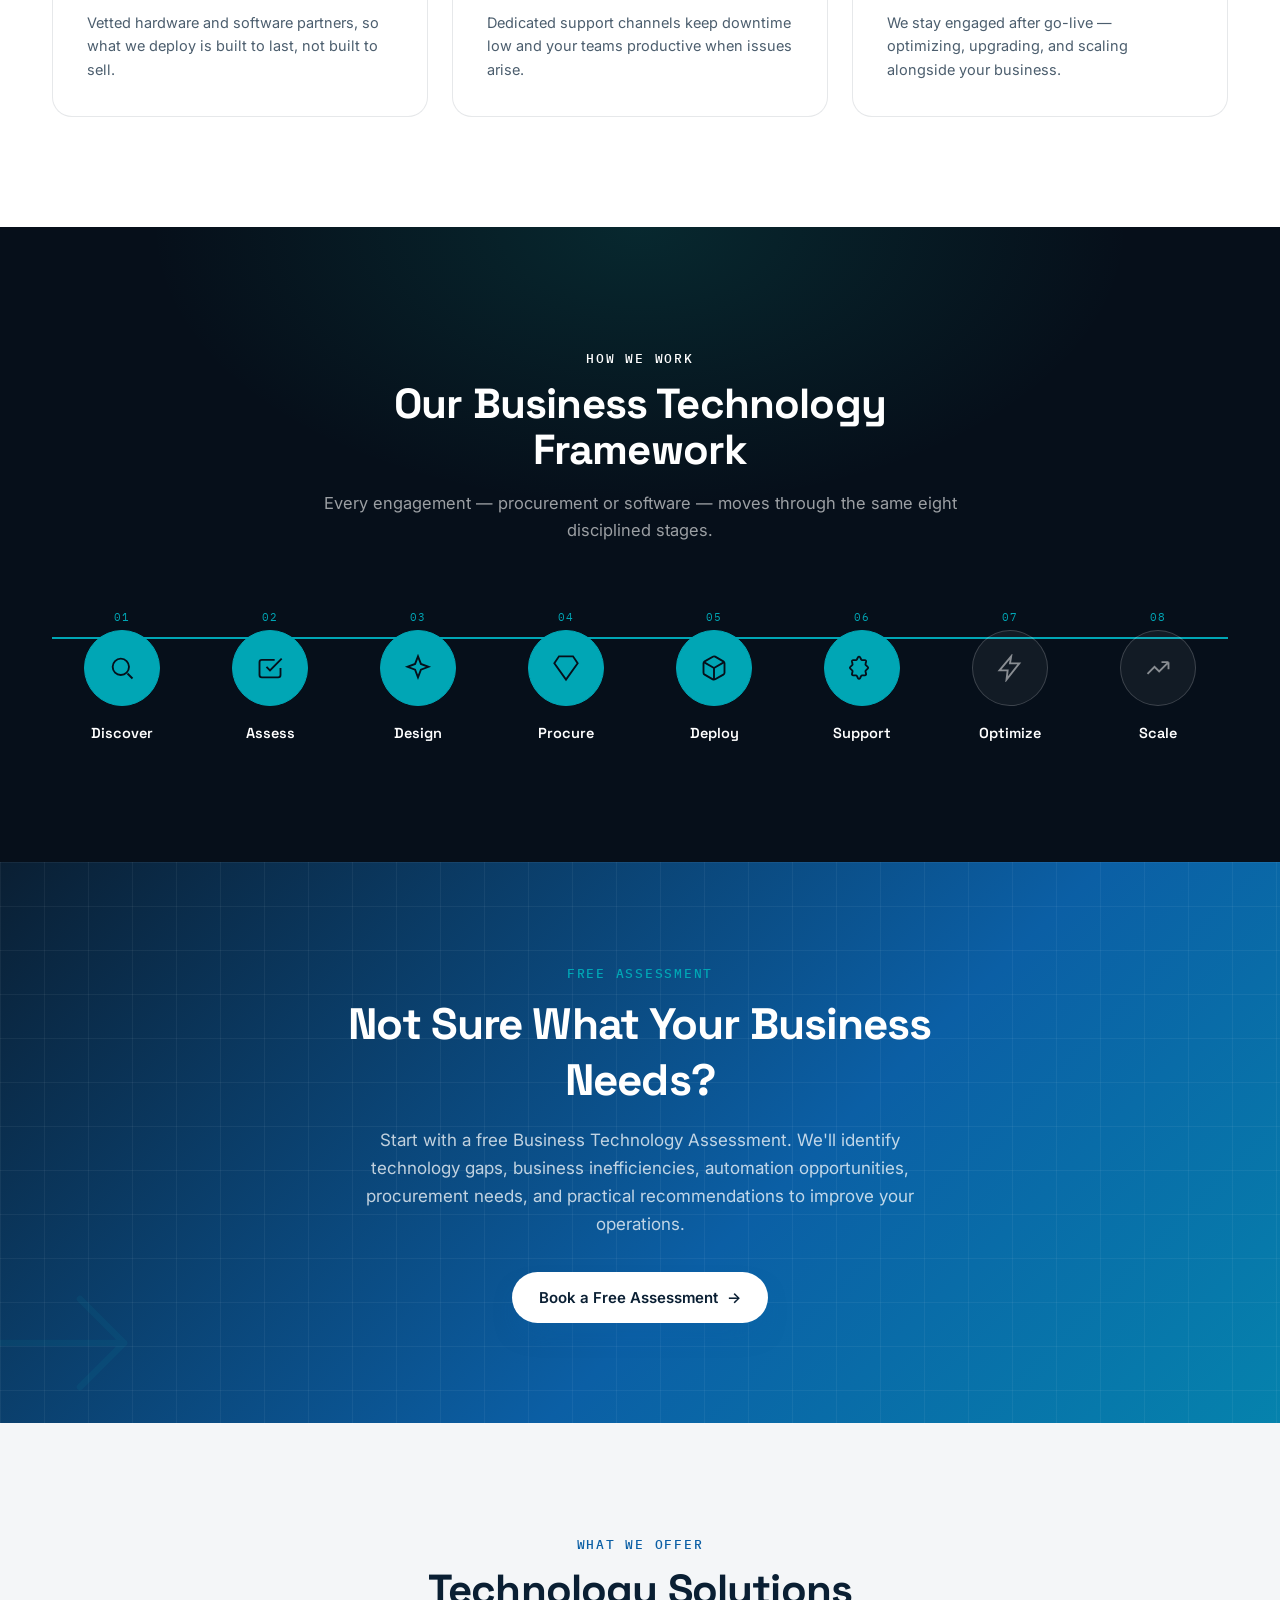
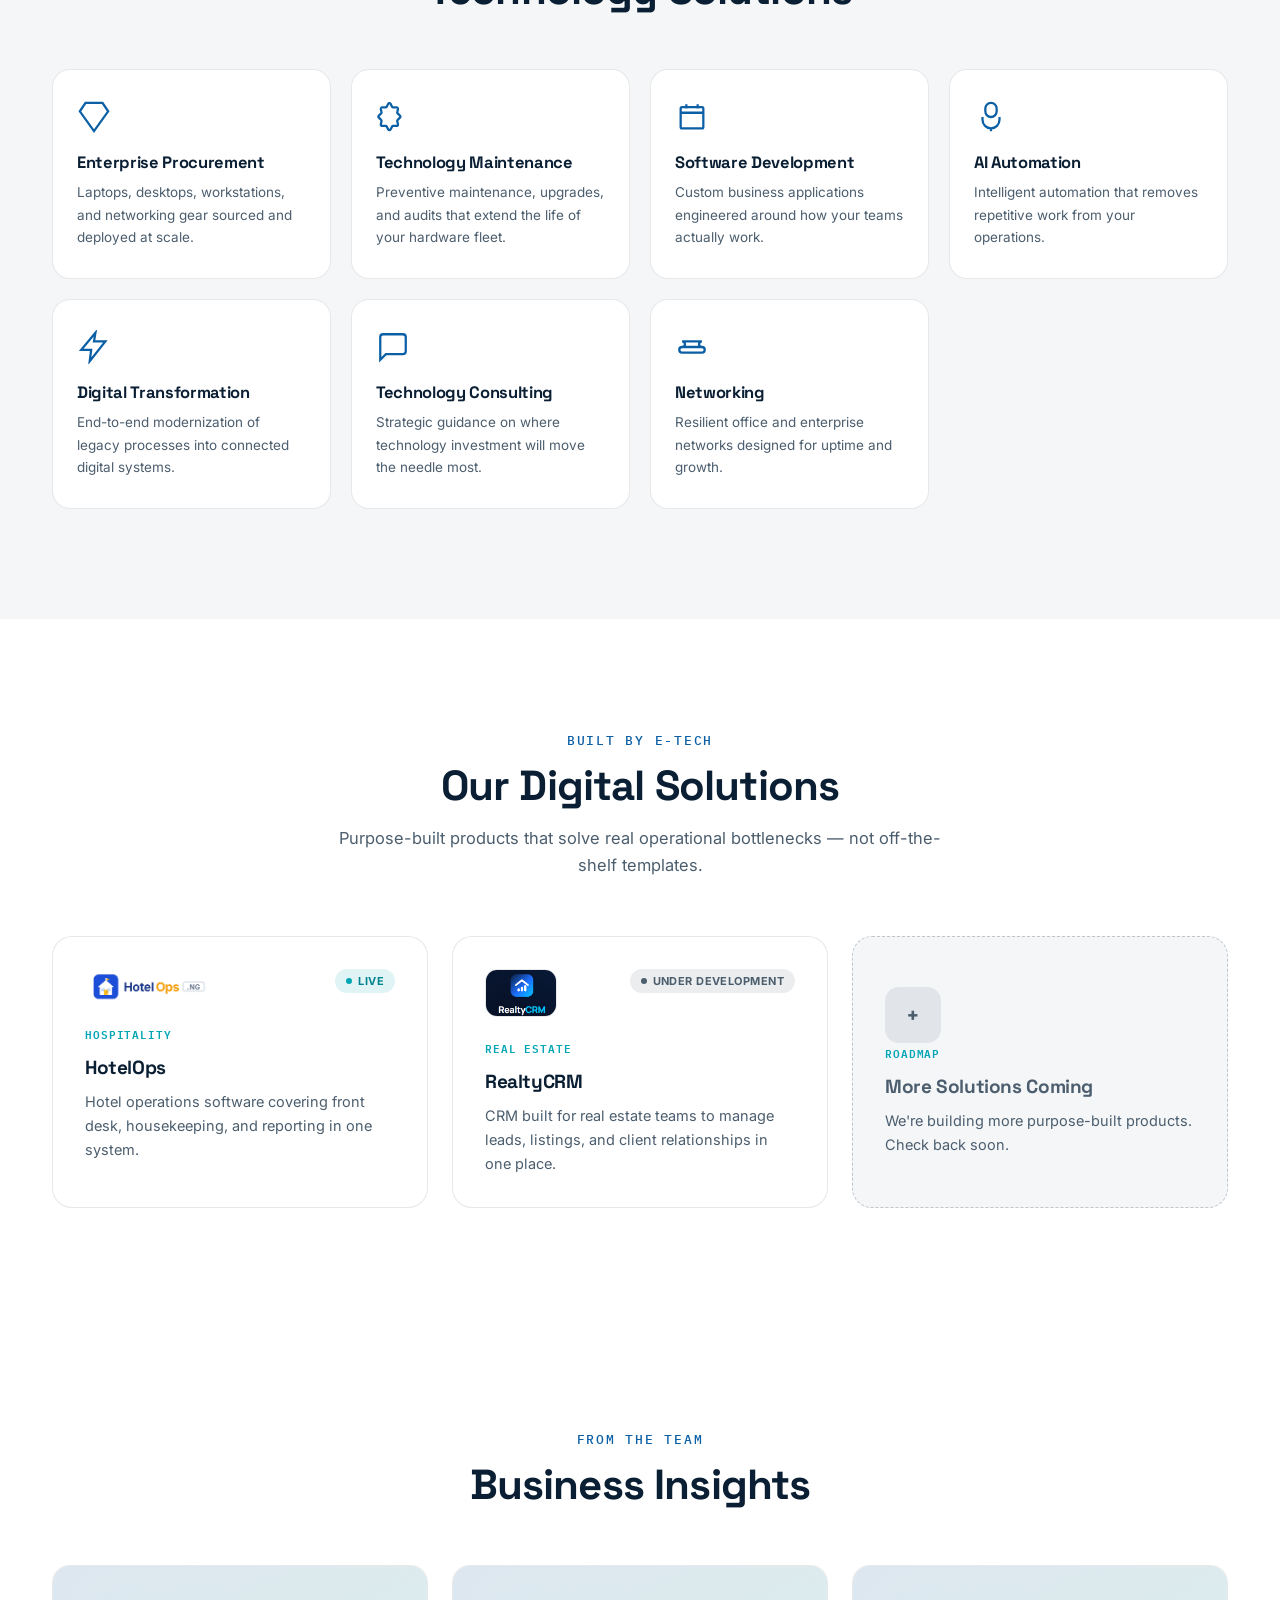
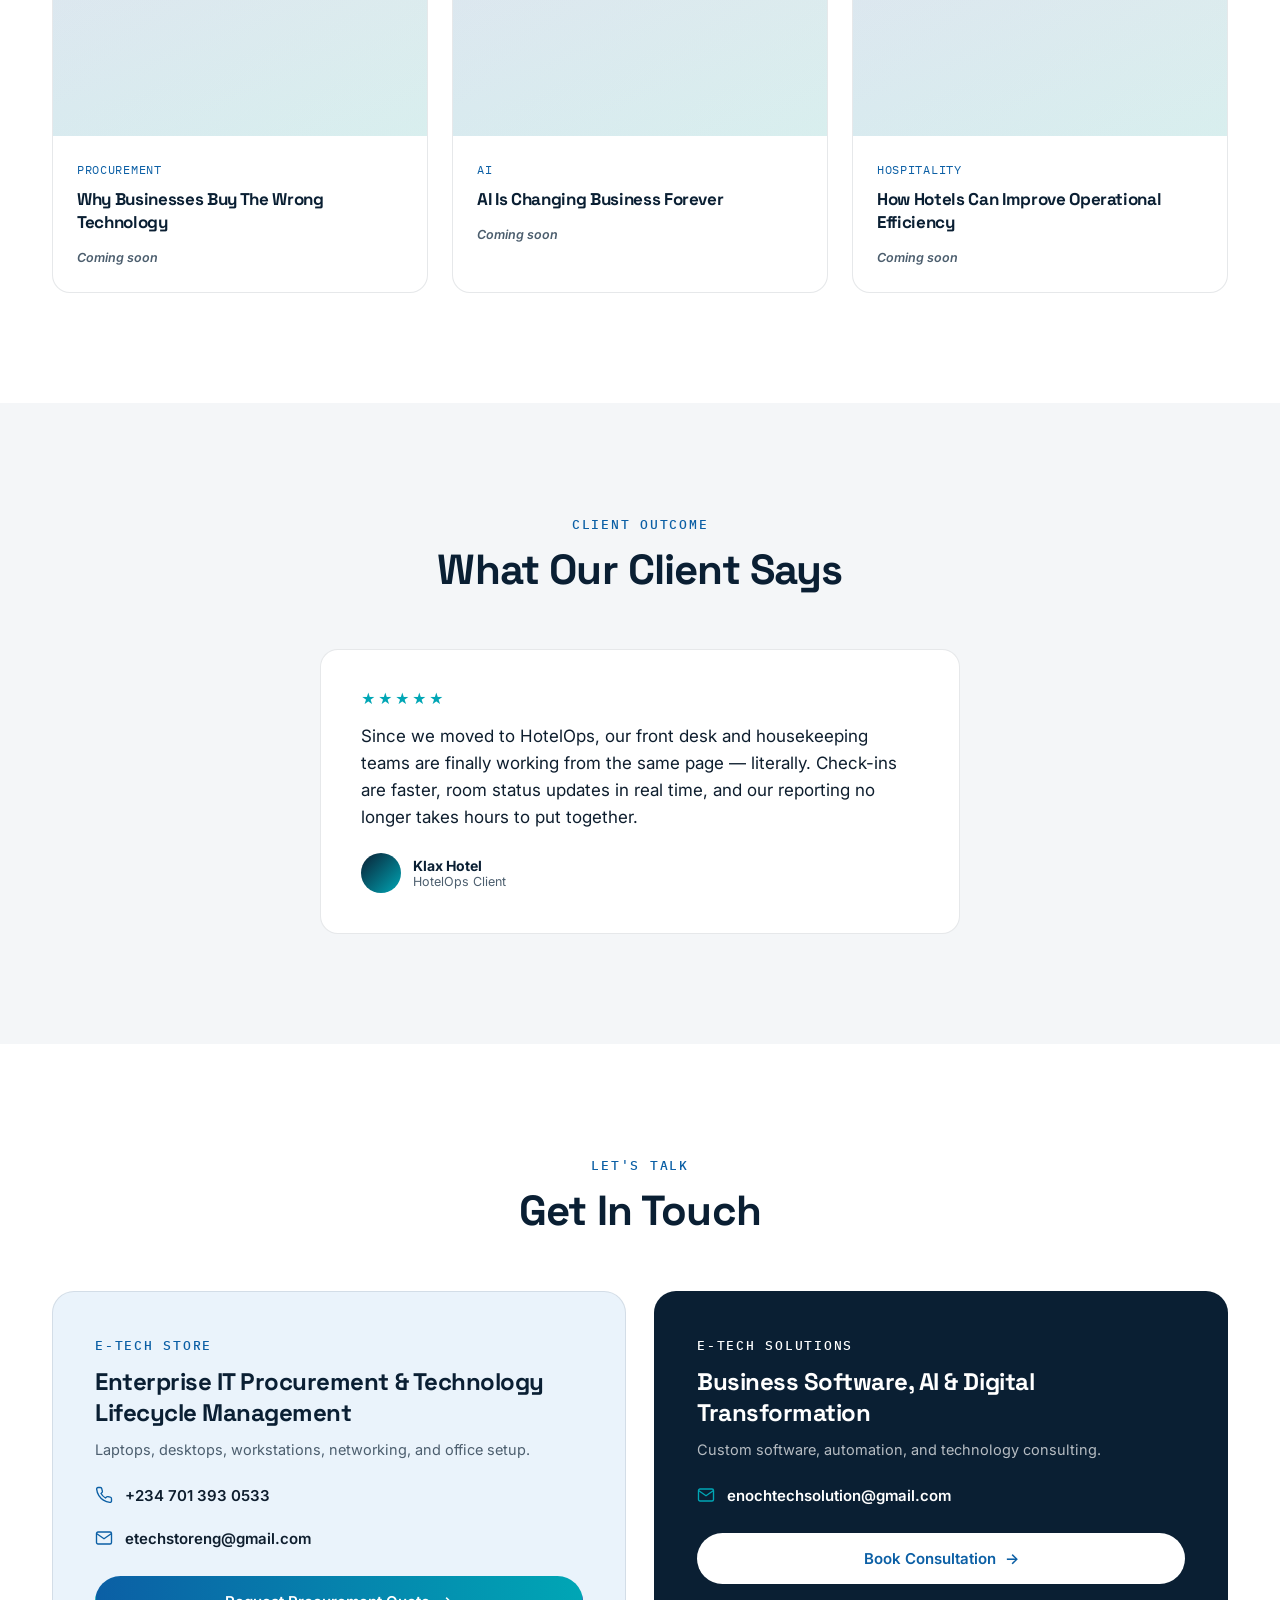
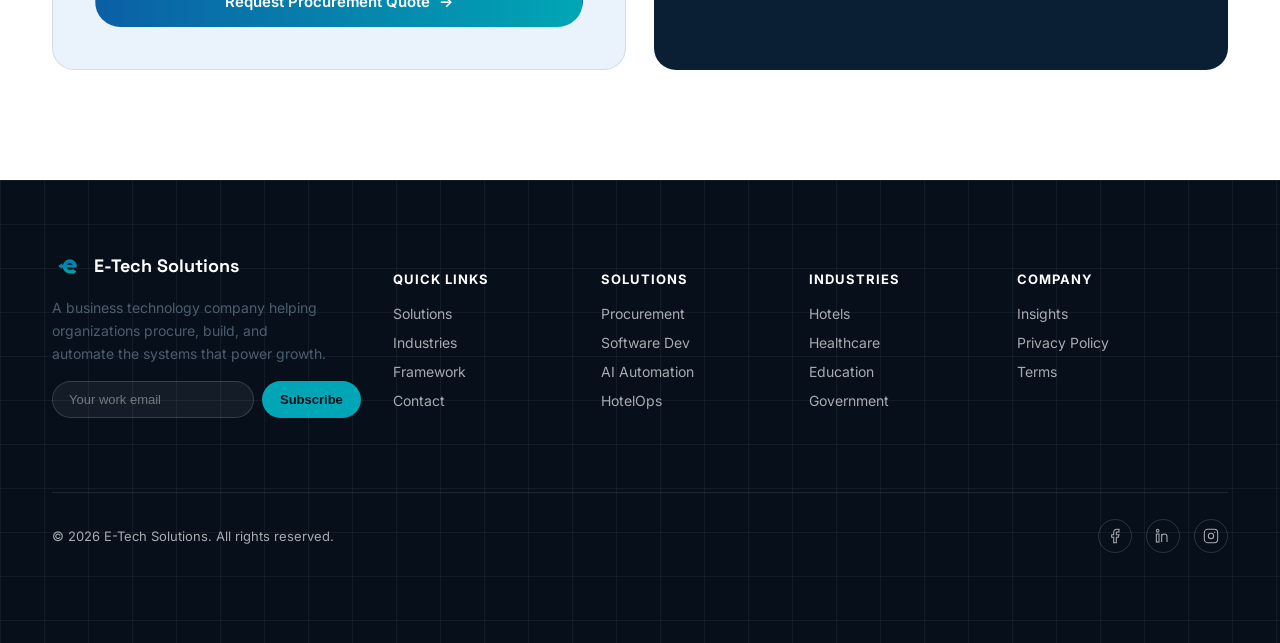
==== commit e57f39fa: "Fix back-to-top button overlapping footer social icons on mobile Move overflow-x:hidden from body to" ====
--- a/index.html
+++ b/index.html
@@ -65,7 +65,7 @@
   .brand-badge:hover{border-color:var(--teal);color:var(--navy);transform:translateY(-3px);box-shadow:var(--shadow);}
   .brand-badge:hover img{filter:grayscale(0) opacity(1);}
   *{box-sizing:border-box;}
-  html{scroll-behavior:smooth;}
+  html{scroll-behavior:smooth;overflow-x:hidden;}
   section[id]{scroll-margin-top:88px;}
   body{
     margin:0;
@@ -73,7 +73,6 @@
     color:var(--ink);
     background:var(--white);
     -webkit-font-smoothing:antialiased;
-    overflow-x:hidden;
   }
   h1,h2,h3,h4{
     font-family:'Space Grotesk',sans-serif;
@@ -391,7 +390,7 @@
   .contact-card.b .btn{background:white;color:var(--blue);}
 
   /* FOOTER */
-  footer{background:var(--navy-deep);color:rgba(255,255,255,0.65);padding:70px 0 30px;}
+  footer{background:var(--navy-deep);color:rgba(255,255,255,0.65);padding:70px 0 90px;}
   .foot-grid{display:grid;grid-template-columns:1.5fr 1fr 1fr 1fr 1.2fr;gap:32px;padding-bottom:50px;border-bottom:1px solid rgba(255,255,255,0.1);}
   .foot-logo{display:flex;align-items:center;gap:10px;font-weight:700;font-size:18px;color:white;font-family:'Space Grotesk',sans-serif;margin-bottom:14px;}
   .foot-col h5{color:white;font-size:13px;text-transform:uppercase;letter-spacing:0.08em;margin-bottom:18px;font-family:'Inter';font-weight:700;}
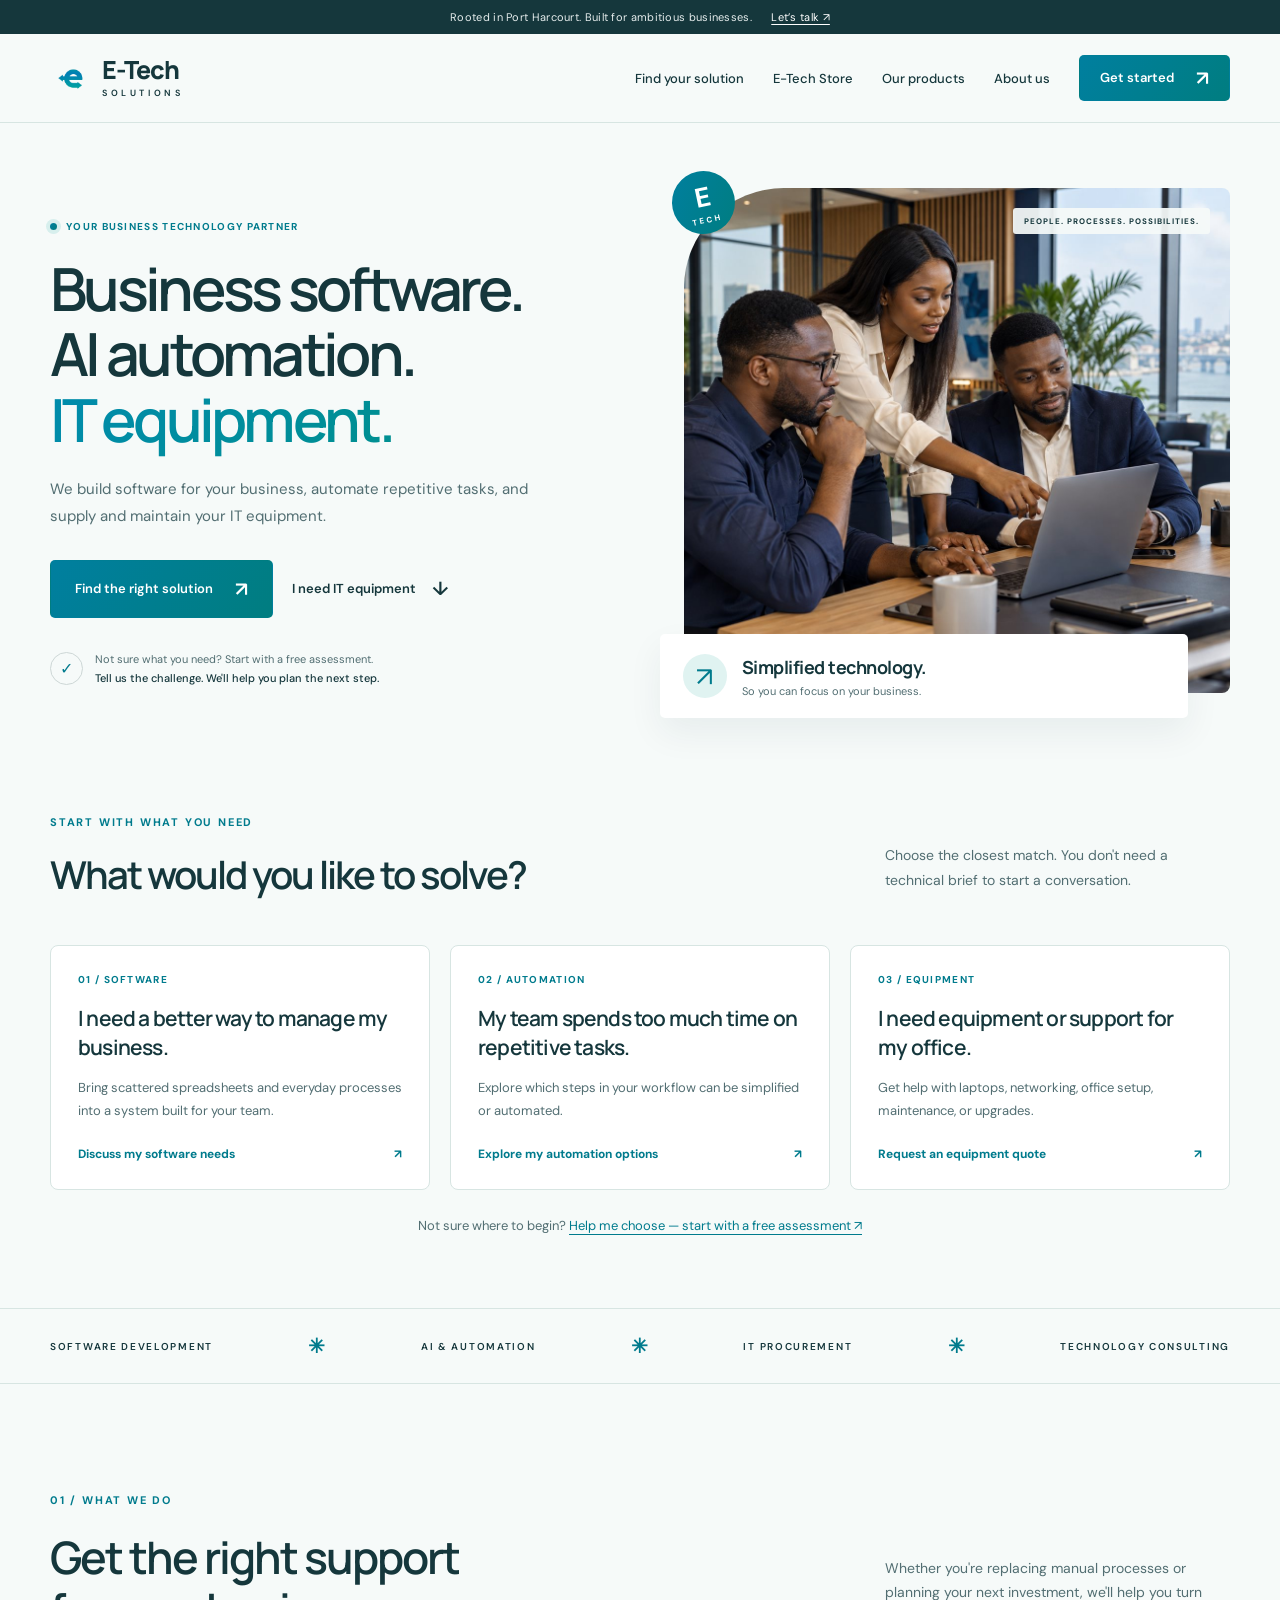
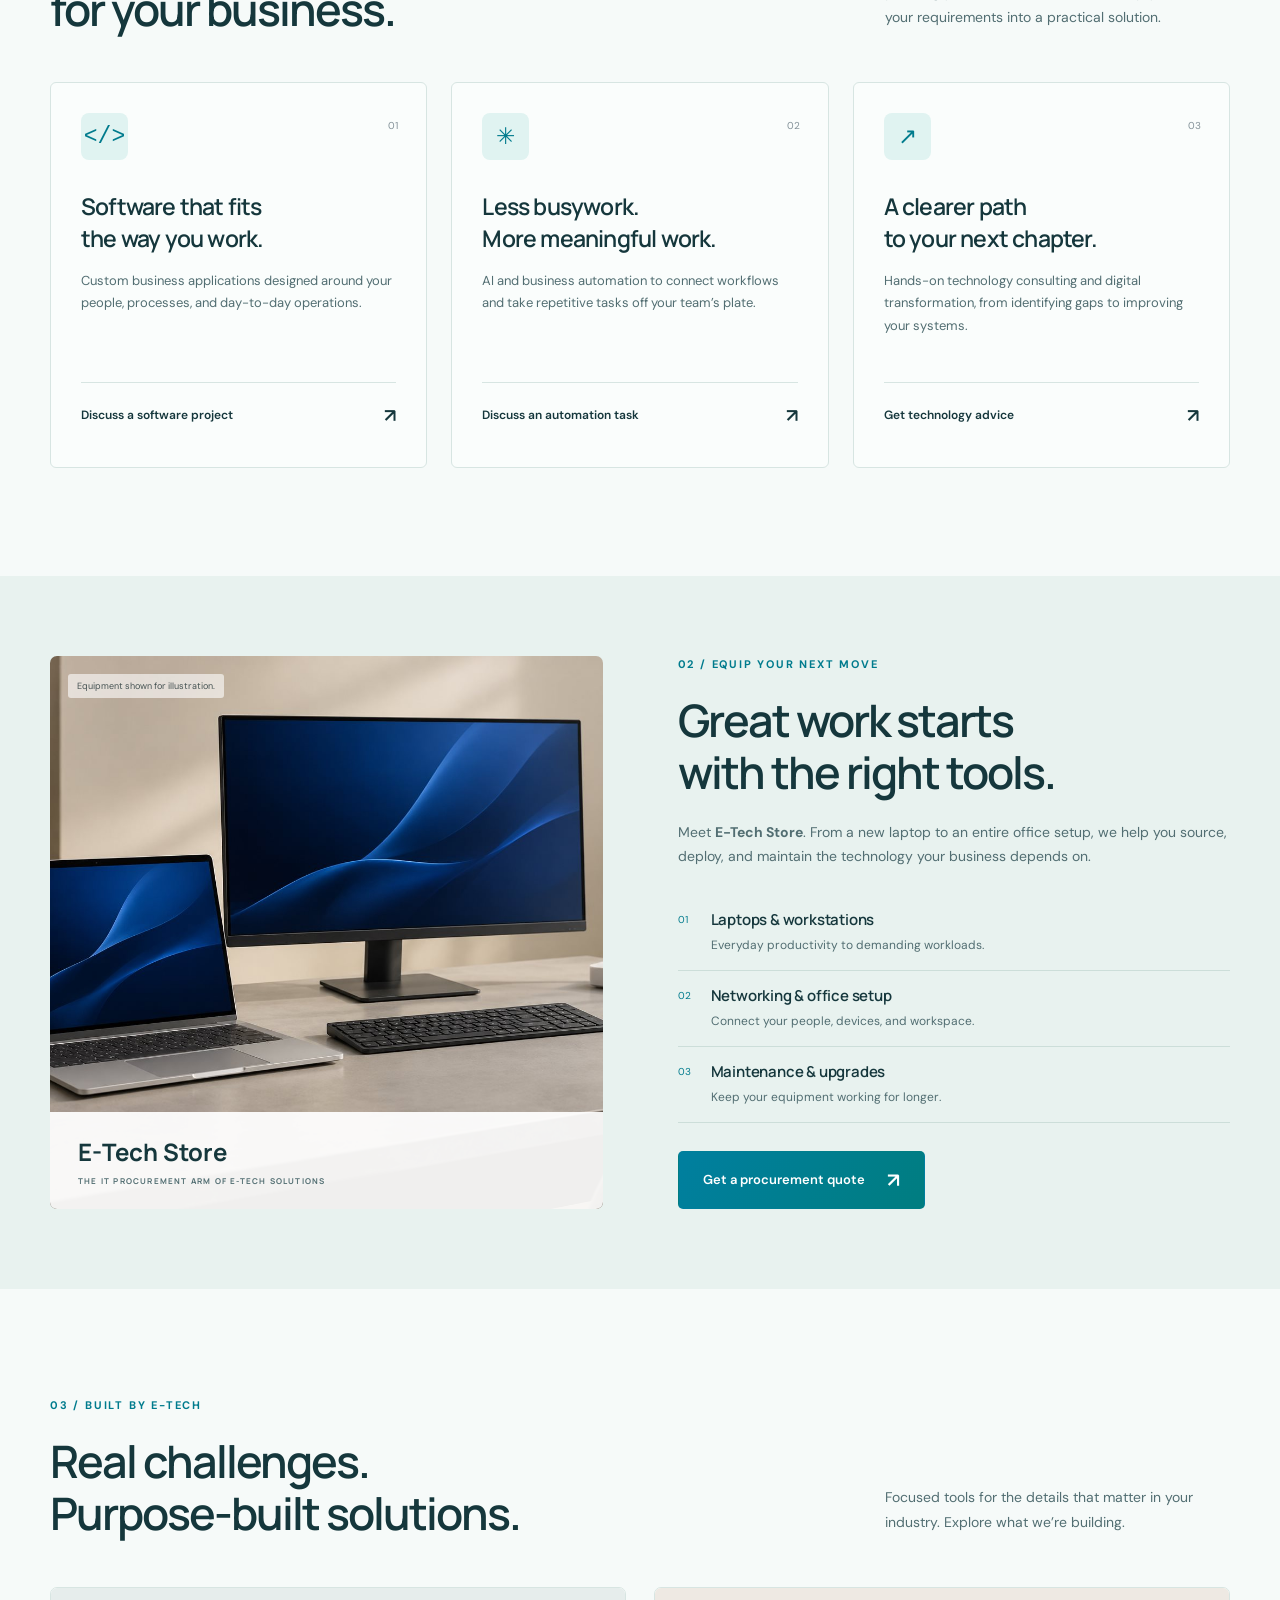
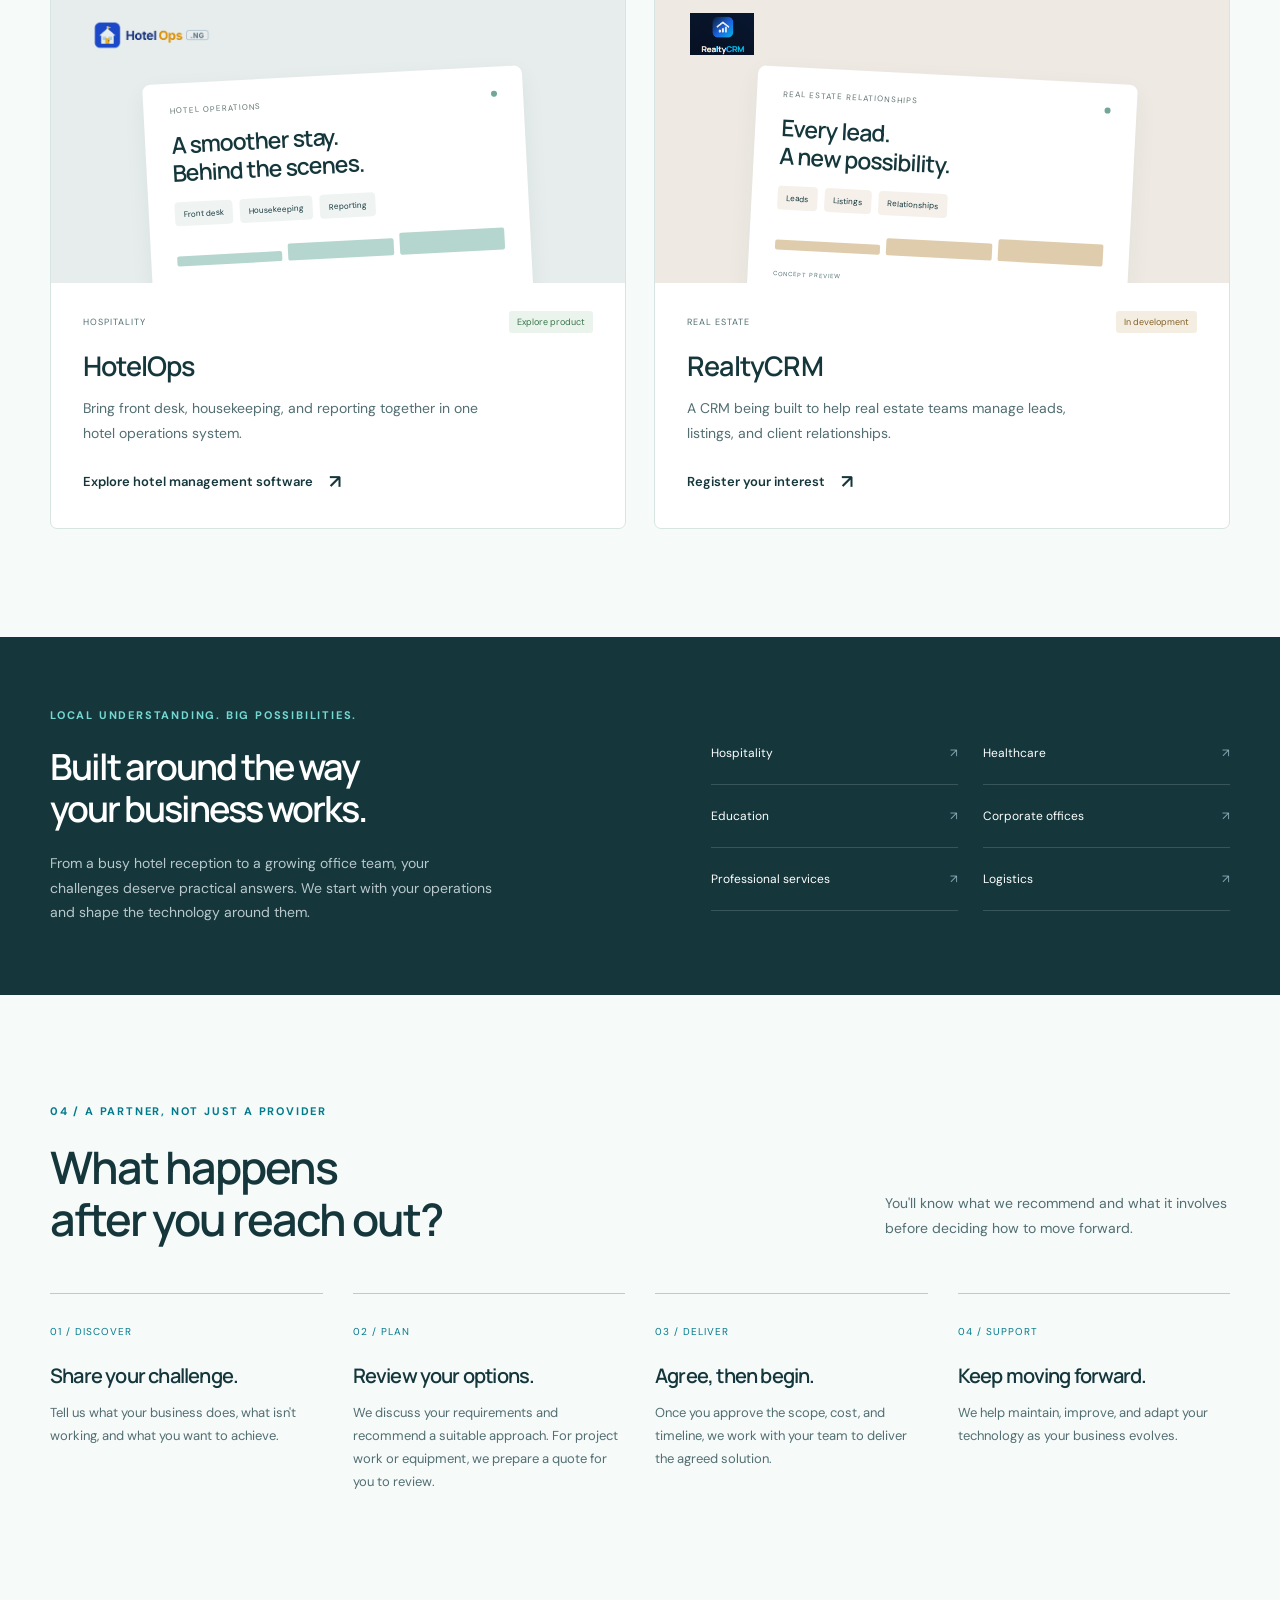
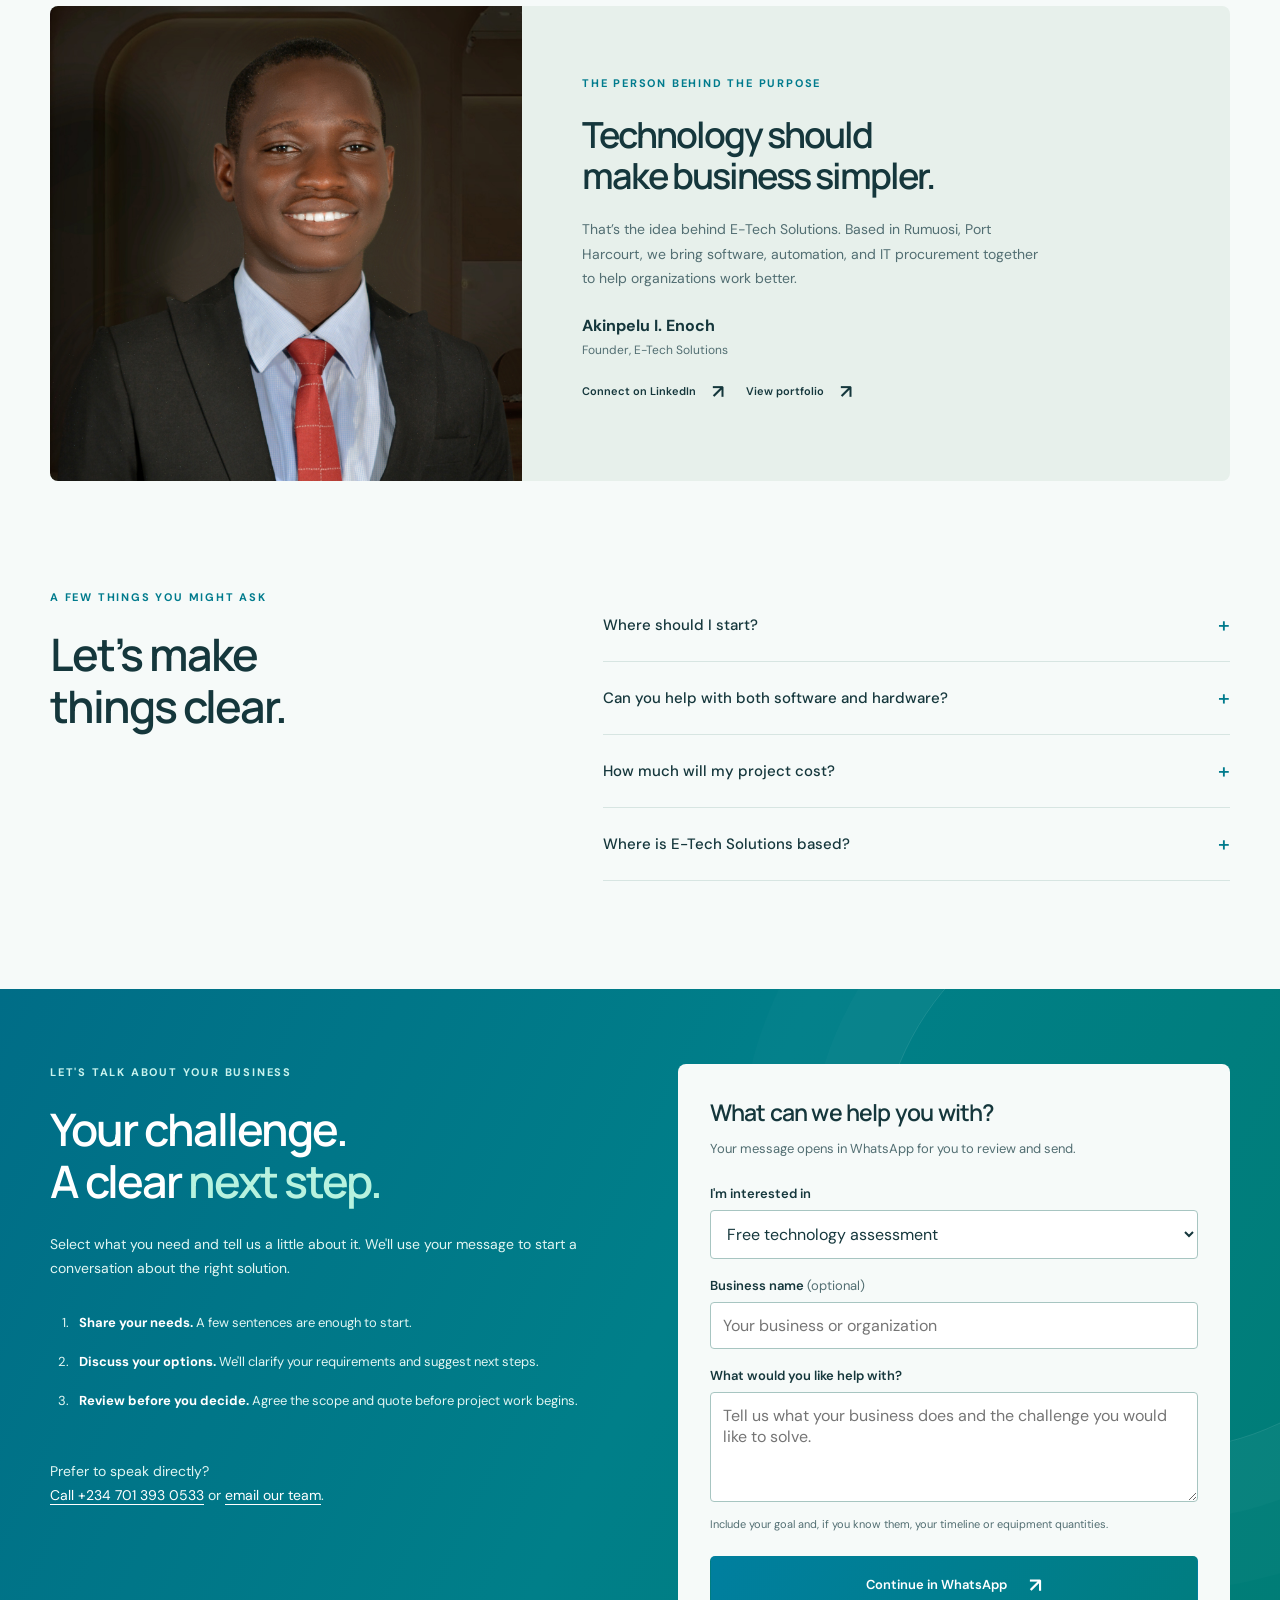
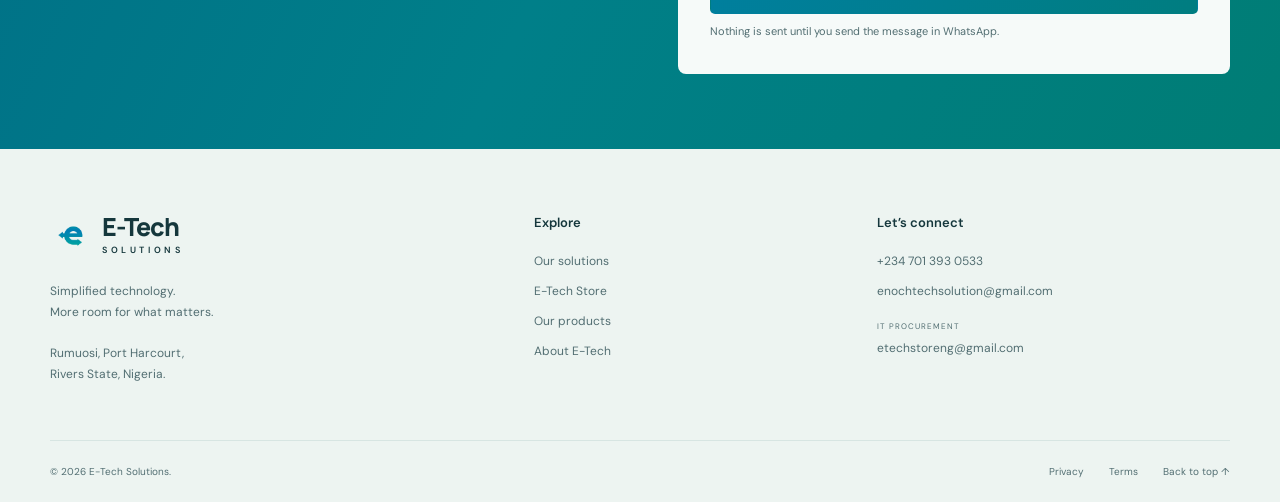
==== commit da715c6c: "Redesign landing page with external CSS/JS and new imagery Co-Authored-By: Claude Opus 5.5 <noreply@" ====
--- a/index.html
+++ b/index.html
@@ -1,894 +1,274 @@
 <!DOCTYPE html>
-<html lang="en">
+<html lang="en-NG">
 <head>
 <meta charset="UTF-8">
-<meta name="viewport" content="width=device-width, initial-scale=1.0">
-<title>E-Tech Solutions — Technology That Powers Business</title>
-<meta name="description" content="E-Tech Solutions helps organizations procure the right technology, build business software, automate operations with AI, and maintain the systems that keep businesses productive.">
-<meta name="theme-color" content="#0B5FA5">
+<meta name="viewport" content="width=device-width, initial-scale=1">
+<title>E-Tech Solutions | Simplified technology. Stronger businesses.</title>
+<meta name="description" content="Business software, AI automation and IT procurement for Nigerian businesses. Meet E-Tech Solutions in Port Harcourt and book a free technology assessment.">
+<meta name="theme-color" content="#007b8d">
+<meta property="og:title" content="E-Tech Solutions | Simplified technology.">
+<meta property="og:description" content="Build better systems. Equip your team. Grow with a technology partner based in Port Harcourt, Nigeria.">
 <meta property="og:type" content="website">
-<meta property="og:title" content="E-Tech Solutions — Technology That Powers Business">
-<meta property="og:description" content="Enterprise IT procurement, business software, AI automation, and technology consulting for growing organizations.">
-<link rel="icon" type="image/png" href="assets/logo-mark.png">
-<link rel="preconnect" href="https://fonts.googleapis.com">
-<link rel="preconnect" href="https://fonts.gstatic.com" crossorigin>
-<link href="https://fonts.googleapis.com/css2?family=Space+Grotesk:wght@400;500;600;700&family=Inter:wght@400;500;600;700&family=IBM+Plex+Mono:wght@500&display=swap" rel="stylesheet">
-<style>
-  :root{
-    --blue: #0B5FA5;
-    --blue-dark: #084377;
-    --navy: #0A1F33;
-    --navy-deep: #060F1A;
-    --teal: #00A6B5;
-    --teal-dark: #00838F;
-    --white: #FFFFFF;
-    --grey: #F4F6F8;
-    --soft-blue: #EAF3FB;
-    --ink: #0E1E2E;
-    --ink-soft: #4C5E6E;
-    --line: rgba(10,31,51,0.10);
-    --shadow: 0 20px 60px -20px rgba(10,31,51,0.25);
-    --grad: linear-gradient(90deg, var(--blue), var(--teal));
-    --grad-hover: linear-gradient(90deg, var(--blue-dark), var(--teal-dark));
-    --radius: 18px;
-    --maxw: 1240px;
-    --ease: cubic-bezier(.16,.8,.24,1);
-  }
-  /* subtle geometric grid — brand background motif */
-  .grid-pattern{
-    background-image:
-      linear-gradient(rgba(11,95,165,0.06) 1px, transparent 1px),
-      linear-gradient(90deg, rgba(11,95,165,0.06) 1px, transparent 1px);
-    background-size:44px 44px;
-  }
-  .grid-pattern-dark{isolation:isolate;}
-  .grid-pattern-dark::before{
-    content:"";position:absolute;inset:0;z-index:0;pointer-events:none;
-    background-image:
-      linear-gradient(rgba(255,255,255,0.05) 1px, transparent 1px),
-      linear-gradient(90deg, rgba(255,255,255,0.05) 1px, transparent 1px);
-    background-size:44px 44px;
-  }
-  .arrow-motif{position:absolute;pointer-events:none;z-index:0;opacity:0.5;}
-  /* Brand / hardware partner strip */
-  .brand-row{display:flex;justify-content:center;align-items:center;gap:16px;flex-wrap:wrap;}
-  .brand-badge{
-    display:flex;align-items:center;gap:10px;padding:16px 28px;border-radius:100px;
-    border:1px solid var(--line);background:var(--white);color:var(--ink-soft);
-    font-family:'Space Grotesk',sans-serif;font-weight:700;font-size:16px;letter-spacing:-0.01em;
-    transition:all .3s var(--ease);
-  }
-  .brand-badge img{
-    width:auto;height:22px;max-width:80px;object-fit:contain;flex-shrink:0;
-    filter:grayscale(1) opacity(0.65);transition:filter .3s;
-  }
-  .brand-badge:hover{border-color:var(--teal);color:var(--navy);transform:translateY(-3px);box-shadow:var(--shadow);}
-  .brand-badge:hover img{filter:grayscale(0) opacity(1);}
-  *{box-sizing:border-box;}
-  html{scroll-behavior:smooth;overflow-x:hidden;}
-  section[id]{scroll-margin-top:88px;}
-  body{
-    margin:0;
-    font-family:'Inter',sans-serif;
-    color:var(--ink);
-    background:var(--white);
-    -webkit-font-smoothing:antialiased;
-  }
-  h1,h2,h3,h4{
-    font-family:'Space Grotesk',sans-serif;
-    margin:0;
-    letter-spacing:-0.02em;
-    color:var(--navy);
-  }
-  p{margin:0;line-height:1.65;color:var(--ink-soft);}
-  a{text-decoration:none;color:inherit;}
-  .eyebrow{
-    font-family:'IBM Plex Mono',monospace;
-    font-size:12.5px;
-    letter-spacing:0.14em;
-    text-transform:uppercase;
-    color:var(--blue);
-    font-weight:500;
-  }
-  .wrap{max-width:var(--maxw);margin:0 auto;padding:0 32px;}
-  section{position:relative;}
-  img{max-width:100%;display:block;}
-  ::selection{background:var(--teal);color:white;}
-
-  /* Reveal */
-  .reveal{opacity:0;transform:translateY(24px);transition:opacity .8s var(--ease), transform .8s var(--ease);}
-  .reveal.in{opacity:1;transform:translateY(0);}
-
-  /* NAV */
-  header{
-    position:fixed;top:0;left:0;right:0;z-index:200;
-    background:rgba(255,255,255,0.72);
-    backdrop-filter:blur(16px) saturate(160%);
-    -webkit-backdrop-filter:blur(16px) saturate(160%);
-    border-bottom:1px solid var(--line);
-    transition:background .3s ease;
-  }
-  nav.wrap{display:flex;align-items:center;justify-content:space-between;height:76px;}
-  .logo{display:flex;align-items:center;gap:10px;font-weight:700;font-size:19px;color:var(--navy);font-family:'Space Grotesk',sans-serif;}
-  .logo-mark{width:32px;height:32px;flex-shrink:0;object-fit:contain;}
-  .navlinks{display:flex;gap:34px;align-items:center;}
-  .navlinks a{font-size:14.5px;font-weight:500;color:var(--ink);opacity:0.8;transition:opacity .2s;}
-  .navlinks a:hover{opacity:1;color:var(--teal);}
-  .nav-cta{
-    background:var(--grad);color:white;padding:11px 22px;border-radius:100px;
-    font-size:14px;font-weight:600;transition:background .25s var(--ease), transform .25s var(--ease);
-    display:inline-flex;align-items:center;gap:7px;
-  }
-  .nav-cta:hover{background:var(--grad-hover);transform:translateY(-1px);}
-  .burger{display:none;flex-direction:column;gap:5px;cursor:pointer;background:none;border:none;padding:8px;}
-  .burger span{width:22px;height:2px;background:var(--navy);display:block;}
-  .mobile-menu{
-    display:none;position:fixed;top:76px;left:0;right:0;background:white;z-index:199;
-    border-bottom:1px solid var(--line);padding:20px 32px 30px;flex-direction:column;gap:18px;
-    box-shadow:0 20px 40px rgba(0,0,0,0.06);
-  }
-  .mobile-menu.open{display:flex;}
-  .mobile-menu a{font-size:16px;font-weight:600;color:var(--navy);}
-
-  /* HERO */
-  .hero{
-    padding:172px 0 110px;
-    background:
-      radial-gradient(1100px 500px at 82% -10%, rgba(15,184,166,0.16), transparent 60%),
-      radial-gradient(900px 500px at 10% 0%, rgba(10,31,51,0.05), transparent 55%),
-      linear-gradient(120deg, rgba(11,95,165,0.05) 0%, transparent 45%, rgba(0,166,181,0.05) 100%),
-      var(--white);
-    position:relative;
-    overflow:hidden;
-  }
-  .hero-grid{display:grid;grid-template-columns:45% 55%;gap:56px;align-items:center;}
-  .hero h1{font-size:clamp(38px,4.6vw,64px);font-weight:700;line-height:1.06;}
-  .hero h1 .accent{color:var(--teal);}
-  .hero p.sub{margin-top:22px;font-size:18px;max-width:520px;color:var(--ink-soft);}
-  .hero-btns{display:flex;gap:14px;margin-top:36px;flex-wrap:wrap;}
-  .btn{
-    display:inline-flex;align-items:center;gap:9px;padding:15px 26px;border-radius:100px;
-    font-weight:600;font-size:15px;transition:all .25s var(--ease);border:1px solid transparent;
-    cursor:pointer;
-  }
-  .btn::after{content:"→";display:inline-block;transition:transform .3s var(--ease);font-weight:600;}
-  .btn:hover::after{transform:translateX(4px);}
-  .btn-primary{background:var(--grad);color:white;box-shadow:0 14px 28px -12px rgba(11,95,165,0.5);}
-  .btn-primary:hover{background:var(--grad-hover);transform:translateY(-2px);box-shadow:0 16px 32px -10px rgba(0,131,143,0.5);}
-  .btn-secondary{background:var(--white);color:var(--blue);border-color:var(--blue);}
-  .btn-secondary:hover{background:var(--soft-blue);border-color:var(--blue-dark);color:var(--blue-dark);}
-  .trust-row{display:flex;flex-wrap:wrap;gap:22px;margin-top:44px;}
-  .trust-item{display:flex;align-items:center;gap:8px;font-size:13.5px;font-weight:600;color:var(--navy);}
-  .trust-item svg{width:16px;height:16px;flex-shrink:0;}
-
-  /* HERO IMAGE COLUMN */
-  .hero-image-col{
-    position:relative;display:flex;align-items:center;justify-content:center;
-    min-height:420px;
-  }
-  .hero-image-bg{
-    position:absolute;inset:-10% -5%;z-index:0;pointer-events:none;
-    background:radial-gradient(closest-side, rgba(11,95,165,0.06), rgba(0,166,181,0.05) 55%, transparent 78%);
-    filter:blur(8px);
-  }
-  .hero-image-frame{
-    position:relative;z-index:1;width:100%;
-    max-width:min(760px,55vw);
-    display:flex;align-items:center;justify-content:center;
-  }
-  .hero-photo-ring{
-    position:relative;width:100%;border-radius:26px;padding:2px;
-    background:linear-gradient(135deg, var(--blue), var(--teal));
-    box-shadow:0 30px 60px -18px rgba(10,31,51,0.28), 0 0 44px rgba(0,166,181,0.16);
-    animation:heroFloat 6.5s ease-in-out infinite;
-  }
-  .hero-photo-card{
-    position:relative;width:100%;background:var(--white);border-radius:24px;padding:10px;
-  }
-  .hero-photo-card::after{
-    content:"";position:absolute;inset:10px;border-radius:16px;pointer-events:none;
-    background:linear-gradient(150deg, rgba(6,15,26,0.22) 0%, rgba(10,31,51,0.08) 45%, rgba(0,131,143,0.12) 100%);
-  }
-  .hero-photo{
-    width:100%;height:auto;display:block;object-fit:contain;border-radius:16px;
-  }
-  @keyframes heroFloat{0%,100%{transform:translateY(0)}50%{transform:translateY(-10px)}}
-  .float-tag{
-    position:absolute;top:-14px;right:-14px;z-index:2;
-    background:rgba(255,255,255,0.97);border-radius:100px;padding:9px 16px;
-    font-size:12.5px;font-weight:700;color:var(--navy);box-shadow:0 10px 24px rgba(10,31,51,0.18);
-    display:flex;align-items:center;gap:7px;
-  }
-  .dot{width:7px;height:7px;border-radius:50%;background:var(--teal);}
-
-  /* SECTION HEAD */
-  .sec-head{max-width:640px;margin-bottom:56px;}
-  .sec-head h2{font-size:clamp(28px,3.4vw,42px);font-weight:700;margin-top:14px;line-height:1.1;}
-  .sec-head p{margin-top:16px;font-size:16.5px;}
-  .center{margin-left:auto;margin-right:auto;text-align:center;}
-
-  section.pad{padding:110px 0;}
-  .bg-grey{background:var(--grey);}
-
-  /* SPLIT SECTION */
-  .split-grid{display:grid;grid-template-columns:1fr 1fr;gap:28px;}
-  .split-card{
-    border-radius:22px;padding:44px 38px;position:relative;overflow:hidden;
-    border:1px solid var(--line);transition:transform .35s var(--ease), box-shadow .35s var(--ease);
-  }
-  .split-card:hover{transform:translateY(-6px);box-shadow:var(--shadow);}
-  .split-card.store{background:linear-gradient(160deg,var(--soft-blue),white 70%);}
-  .split-card.solutions{background:linear-gradient(160deg,var(--navy),var(--blue-dark) 80%);color:white;}
-  .split-card.solutions h3, .split-card.solutions .eyebrow{color:white;}
-  .split-card.solutions p{color:rgba(255,255,255,0.72);}
-  .split-card .eyebrow{color:var(--blue);}
-  .split-card h3{font-size:27px;margin-top:12px;font-weight:700;}
-  .split-card .desc{margin-top:14px;font-size:15.5px;}
-  .service-list{list-style:none;padding:0;margin:26px 0 0;display:grid;grid-template-columns:1fr 1fr;gap:11px 14px;}
-  .service-list li{font-size:14px;font-weight:600;display:flex;align-items:center;gap:9px;}
-  .split-card.store .service-list li{color:var(--navy);}
-  .service-list li::before{content:"";width:6px;height:6px;border-radius:50%;background:var(--teal);flex-shrink:0;}
-  .split-card .btn{margin-top:30px;}
-  .split-card.store .btn{background:var(--grad);color:white;}
-  .split-card.solutions .btn{background:white;color:var(--blue);}
-
-  /* INDUSTRIES */
-  .ind-grid{display:grid;grid-template-columns:repeat(5,1fr);gap:16px;}
-  .ind-card{
-    background:white;border:1px solid var(--line);border-radius:16px;padding:26px 18px;text-align:center;
-    transition:all .3s var(--ease);
-  }
-  .ind-card:hover{border-color:var(--teal);transform:translateY(-4px);box-shadow:0 16px 30px -14px rgba(0,166,181,0.35);}
-  .ind-card:hover .ind-icon{color:var(--teal);}
-  .ind-icon{width:42px;height:42px;margin:0 auto 14px;color:var(--blue);transition:color .3s;}
-  .ind-card span{font-size:13.5px;font-weight:700;color:var(--navy);}
-
-  /* WHY CHOOSE */
-  .feat-grid{display:grid;grid-template-columns:repeat(3,1fr);gap:24px;}
-  .feat-card{background:white;border:1px solid var(--line);border-radius:20px;padding:34px;transition:transform .3s var(--ease), box-shadow .3s var(--ease);}
-  .feat-card:hover{transform:translateY(-5px);box-shadow:var(--shadow);}
-  .feat-num{font-family:'IBM Plex Mono',monospace;font-size:12.5px;color:var(--blue);font-weight:500;}
-  .feat-card h4{font-size:19px;margin-top:16px;font-weight:700;}
-  .feat-card p{margin-top:10px;font-size:14.5px;}
-
-  /* FRAMEWORK TIMELINE - signature element */
-  .framework-wrap{background:var(--navy-deep);padding:120px 0;position:relative;overflow:hidden;}
-  .framework-wrap::before{
-    content:"";position:absolute;inset:0;
-    background:radial-gradient(700px 400px at 50% 0%, rgba(15,184,166,0.15), transparent 70%);
-  }
-  .framework-wrap .sec-head h2, .framework-wrap .eyebrow{color:white;}
-  .framework-wrap .sec-head p{color:rgba(255,255,255,0.6);}
-  .fw-track{position:relative;padding-top:10px;}
-  .fw-line{position:absolute;top:37px;left:0;right:0;height:2px;background:rgba(255,255,255,0.14);}
-  .fw-line-fill{position:absolute;top:0;left:0;height:100%;background:var(--teal);width:0%;transition:width 1.4s var(--ease);}
-  .fw-steps{display:grid;grid-template-columns:repeat(8,1fr);gap:8px;position:relative;}
-  .fw-step{display:flex;flex-direction:column;align-items:center;text-align:center;}
-  .fw-node{
-    width:76px;height:76px;border-radius:50%;background:rgba(255,255,255,0.05);
-    border:1.5px solid rgba(255,255,255,0.18);display:flex;align-items:center;justify-content:center;
-    position:relative;z-index:2;transition:all .4s var(--ease);margin-bottom:18px;
-  }
-  .fw-node svg{width:28px;height:28px;color:rgba(255,255,255,0.5);transition:color .4s;}
-  .fw-step.active .fw-node{background:var(--teal);border-color:var(--teal);}
-  .fw-step.active .fw-node svg{color:var(--navy-deep);}
-  .fw-step .fw-idx{font-family:'IBM Plex Mono',monospace;font-size:11px;color:var(--teal);margin-bottom:6px;letter-spacing:0.1em;}
-  .fw-step h5{font-family:'Space Grotesk',sans-serif;color:white;font-size:14.5px;font-weight:600;margin:0;}
-
-  /* ASSESSMENT CTA */
-  .assess{
-    background:linear-gradient(135deg,var(--navy) 0%,var(--blue) 60%,var(--teal) 140%);
-    padding:100px 0;color:white;
-  }
-  .assess-inner{max-width:720px;margin:0 auto;text-align:center;}
-  .assess h2{color:white;font-size:clamp(28px,3.6vw,44px);font-weight:700;margin-top:14px;}
-  .assess p{color:rgba(255,255,255,0.75);margin-top:18px;font-size:17px;max-width:600px;margin-left:auto;margin-right:auto;}
-  .assess .btn-primary{background:white;color:var(--navy);margin-top:34px;}
-  .assess .btn-primary:hover{background:var(--teal);color:white;}
-  .assess .eyebrow{color:var(--teal);}
-
-  /* SOLUTIONS GRID */
-  .sol-grid{display:grid;grid-template-columns:repeat(4,1fr);gap:20px;}
-  .sol-card{
-    background:white;border:1px solid var(--line);border-radius:18px;padding:30px 24px;
-    transition:all .3s var(--ease);cursor:pointer;position:relative;overflow:hidden;
-  }
-  .sol-card:hover{border-color:transparent;box-shadow:var(--shadow);transform:translateY(-4px);}
-  .sol-card:hover::before{opacity:1;}
-  .sol-card::before{content:"";position:absolute;inset:0;background:var(--grad);opacity:0;transition:opacity .3s;z-index:0;}
-  .sol-card > *{position:relative;z-index:1;}
-  .sol-card h4{font-size:16.5px;margin-top:14px;transition:color .3s;}
-  .sol-card p{font-size:13.5px;margin-top:8px;transition:color .3s;}
-  .sol-card:hover h4, .sol-card:hover p{color:white;}
-  .sol-icon{width:34px;height:34px;color:var(--blue);transition:color .3s;}
-  .sol-card:hover .sol-icon{color:white;}
-
-  /* DIGITAL SOLUTIONS (PRODUCTS) */
-  .digital-grid{display:grid;grid-template-columns:repeat(3,1fr);gap:24px;}
-  .digital-card{
-    background:white;border:1px solid var(--line);border-radius:20px;padding:32px;
-    transition:transform .3s var(--ease), box-shadow .3s var(--ease);
-  }
-  .digital-card:hover{transform:translateY(-5px);box-shadow:var(--shadow);}
-  .digital-card{display:block;position:relative;}
-  .digital-top{display:flex;align-items:flex-start;justify-content:space-between;gap:12px;flex-wrap:wrap;row-gap:10px;margin-bottom:20px;}
-  .digital-logo{
-    width:56px;height:56px;border-radius:14px;background:var(--grad);
-    display:flex;align-items:center;justify-content:center;overflow:hidden;flex-shrink:0;
-  }
-  .digital-logo img{width:100%;height:100%;object-fit:contain;}
-  .digital-logo .initial{color:white;font-family:'Space Grotesk',sans-serif;font-weight:700;font-size:22px;}
-  .digital-logo-img{
-    height:34px;width:auto;max-width:190px;object-fit:contain;flex-shrink:0;
-    border-radius:8px;
-  }
-  .digital-logo-tile{
-    height:48px;width:auto;max-width:130px;object-fit:contain;flex-shrink:0;
-    border-radius:12px;border:1px solid var(--line);
-  }
-  .digital-card .tag{font-family:'IBM Plex Mono',monospace;font-size:11px;color:var(--teal);text-transform:uppercase;letter-spacing:0.08em;font-weight:600;}
-  .digital-card h4{font-size:19px;margin-top:12px;font-weight:700;}
-  .digital-card p{margin-top:10px;font-size:14.5px;}
-  .status-pill{
-    display:inline-flex;align-items:center;gap:6px;padding:5px 11px;border-radius:100px;
-    font-size:11px;font-weight:700;text-transform:uppercase;letter-spacing:0.04em;flex-shrink:0;
-  }
-  .status-pill .dot{width:6px;height:6px;border-radius:50%;}
-  .status-pill.live{background:rgba(0,166,181,0.12);color:var(--teal-dark);}
-  .status-pill.live .dot{background:var(--teal);animation:livePulse 1.8s ease-in-out infinite;}
-  .status-pill.dev{background:rgba(10,31,51,0.08);color:var(--ink-soft);}
-  .status-pill.dev .dot{background:var(--ink-soft);}
-  @keyframes livePulse{0%,100%{opacity:1;}50%{opacity:0.35;}}
-  .digital-card.soon{
-    border-style:dashed;border-color:rgba(10,31,51,0.22);background:var(--grey);
-    display:flex;flex-direction:column;justify-content:center;
-  }
-  .digital-card.soon .digital-logo{background:rgba(10,31,51,0.08);}
-  .digital-card.soon .initial{color:var(--ink-soft);}
-  .digital-card.soon h4{color:var(--ink-soft);}
-
-  /* INSIGHTS */
-  .insight-grid{display:grid;grid-template-columns:repeat(3,1fr);gap:24px;}
-  .insight-card{border-radius:18px;overflow:hidden;border:1px solid var(--line);background:white;transition:transform .3s var(--ease), box-shadow .3s var(--ease);}
-  .insight-card:hover{transform:translateY(-5px);box-shadow:var(--shadow);}
-  .insight-img{height:170px;background:linear-gradient(140deg,var(--soft-blue),var(--grey));position:relative;}
-  .insight-img::after{content:"";position:absolute;inset:0;background:linear-gradient(160deg,rgba(10,31,51,0.06),rgba(15,184,166,0.12));}
-  .insight-body{padding:22px 24px 26px;}
-  .insight-tag{font-family:'IBM Plex Mono',monospace;font-size:11.5px;color:var(--blue);letter-spacing:0.06em;text-transform:uppercase;}
-  .insight-body h4{font-size:17px;margin-top:10px;line-height:1.35;font-weight:700;}
-  .insight-body .read{font-size:12.5px;font-weight:600;color:var(--ink-soft);margin-top:16px;display:inline-block;font-style:italic;}
-
-  /* TESTIMONIALS */
-  .test-grid{display:grid;grid-template-columns:repeat(3,1fr);gap:24px;}
-  .test-grid.single{grid-template-columns:1fr;max-width:640px;margin:0 auto;}
-  .test-grid.single .test-card{padding:40px;}
-  .test-grid.single .quote{font-size:17px;}
-  .test-card{background:white;border:1px solid var(--line);border-radius:18px;padding:32px;}
-  .stars{color:var(--teal);font-size:14px;letter-spacing:2px;}
-  .test-card p.quote{margin-top:16px;font-size:15px;color:var(--ink);line-height:1.6;}
-  .test-person{display:flex;align-items:center;gap:12px;margin-top:22px;}
-  .avatar{width:40px;height:40px;border-radius:50%;background:linear-gradient(135deg,var(--navy),var(--teal));flex-shrink:0;}
-  .test-person .name{font-weight:700;font-size:14px;color:var(--navy);}
-  .test-person .role{font-size:12.5px;color:var(--ink-soft);}
-
-  /* CONTACT */
-  .contact-grid{display:grid;grid-template-columns:1fr 1fr;gap:28px;}
-  .contact-card{border-radius:22px;padding:42px;border:1px solid var(--line);}
-  .contact-card.a{background:var(--soft-blue);}
-  .contact-card.b{background:var(--navy);color:white;}
-  .contact-card.b h3, .contact-card.b .eyebrow{color:white;}
-  .contact-card.b p{color:rgba(255,255,255,0.7);}
-  .contact-card h3{font-size:24px;margin-top:12px;font-weight:700;}
-  .contact-card .desc{margin-top:10px;font-size:14.5px;}
-  .contact-row{display:flex;align-items:center;gap:12px;margin-top:24px;font-weight:600;font-size:15px;transition:color .2s;}
-  .contact-row svg{width:18px;height:18px;color:var(--blue);flex-shrink:0;}
-  .contact-card.b .contact-row svg{color:var(--teal);}
-  a.contact-row:hover{color:var(--blue);}
-  .contact-card.b a.contact-row:hover{color:var(--teal);}
-  .contact-card .btn{margin-top:28px;width:100%;justify-content:center;}
-  .contact-card.a .btn{background:var(--grad);color:white;}
-  .contact-card.b .btn{background:white;color:var(--blue);}
-
-  /* FOOTER */
-  footer{background:var(--navy-deep);color:rgba(255,255,255,0.65);padding:70px 0 90px;}
-  .foot-grid{display:grid;grid-template-columns:1.5fr 1fr 1fr 1fr 1.2fr;gap:32px;padding-bottom:50px;border-bottom:1px solid rgba(255,255,255,0.1);}
-  .foot-logo{display:flex;align-items:center;gap:10px;font-weight:700;font-size:18px;color:white;font-family:'Space Grotesk',sans-serif;margin-bottom:14px;}
-  .foot-col h5{color:white;font-size:13px;text-transform:uppercase;letter-spacing:0.08em;margin-bottom:18px;font-family:'Inter';font-weight:700;}
-  .foot-col a{display:block;font-size:14px;margin-bottom:12px;color:rgba(255,255,255,0.65);transition:color .2s;}
-  .foot-col a:hover{color:var(--teal);}
-  .foot-bottom{display:flex;justify-content:space-between;align-items:center;padding-top:26px;font-size:13px;flex-wrap:wrap;gap:14px;}
-  .foot-social{display:flex;gap:14px;}
-  .foot-social a{width:34px;height:34px;border-radius:50%;border:1px solid rgba(255,255,255,0.15);display:flex;align-items:center;justify-content:center;}
-  .foot-social svg{width:16px;height:16px;}
-  .newsletter{display:flex;gap:8px;margin-top:16px;}
-  .newsletter input{background:rgba(255,255,255,0.06);border:1px solid rgba(255,255,255,0.15);border-radius:100px;padding:10px 16px;color:white;font-size:13px;flex:1;min-width:0;}
-  .newsletter input::placeholder{color:rgba(255,255,255,0.4);}
-  .newsletter button{background:var(--teal);border:none;border-radius:100px;padding:10px 18px;font-weight:700;font-size:13px;color:var(--navy-deep);cursor:pointer;flex-shrink:0;}
-
-  @media (max-width:980px){
-    .navlinks{display:none;}
-    .nav-cta{display:none;}
-    .burger{display:flex;}
-    .hero-grid{grid-template-columns:1fr;}
-    .hero{padding-top:140px;}
-    .hero-image-frame{max-width:90%;margin:0 auto;}
-    .float-tag{right:6px;}
-    .split-grid{grid-template-columns:1fr;}
-    .ind-grid{grid-template-columns:repeat(3,1fr);}
-    .feat-grid{grid-template-columns:1fr 1fr;}
-    .fw-steps{grid-template-columns:repeat(4,1fr);row-gap:36px;}
-    .fw-line{display:none;}
-    .sol-grid{grid-template-columns:1fr 1fr;}
-    .digital-grid{grid-template-columns:1fr;}
-    .insight-grid{grid-template-columns:1fr;}
-    .test-grid{grid-template-columns:1fr;}
-    .contact-grid{grid-template-columns:1fr;}
-    .foot-grid{grid-template-columns:1fr 1fr;row-gap:36px;}
-  }
-  @media (max-width:560px){
-    .wrap{padding:0 20px;}
-    .logo{font-size:16px;gap:8px;}
-    .logo-mark{width:26px;height:26px;}
-    .ind-grid{grid-template-columns:repeat(2,1fr);}
-    .feat-grid{grid-template-columns:1fr;}
-    .fw-steps{grid-template-columns:repeat(2,1fr);}
-    .sol-grid{grid-template-columns:1fr;}
-    .foot-grid{grid-template-columns:1fr;}
-    section.pad{padding:70px 0;}
-    .service-list{grid-template-columns:1fr;}
-  }
-  @media (prefers-reduced-motion: reduce){
-    *{animation:none !important;transition:none !important;}
-    .reveal{opacity:1;transform:none;}
-  }
-  :focus-visible{outline:2px solid var(--blue);outline-offset:3px;}
-  .skip-link{
-    position:absolute;left:16px;top:-60px;z-index:300;background:var(--navy);color:white;
-    padding:12px 20px;border-radius:10px;font-weight:600;font-size:14px;transition:top .2s var(--ease);
-  }
-  .skip-link:focus{top:16px;}
-  .back-to-top{
-    position:fixed;bottom:28px;right:28px;z-index:150;
-    width:48px;height:48px;border-radius:50%;
-    background:var(--grad);color:white;
-    display:flex;align-items:center;justify-content:center;
-    box-shadow:0 14px 28px -10px rgba(11,95,165,0.5);
-    opacity:0;visibility:hidden;transform:translateY(12px);
-    transition:opacity .3s var(--ease), transform .3s var(--ease), visibility .3s, background .25s;
-  }
-  .back-to-top.visible{opacity:1;visibility:visible;transform:translateY(0);}
-  .back-to-top:hover{background:var(--grad-hover);transform:translateY(-3px);}
-  .back-to-top svg{width:20px;height:20px;}
-  @media (max-width:560px){
-    .back-to-top{bottom:18px;right:18px;width:44px;height:44px;}
-  }
-</style>
+<meta property="og:url" content="https://e-techsolutions.vercel.app/">
+<meta property="og:image" content="https://e-techsolutions.vercel.app/assets/nigeria-business-hero.jpg">
+<link rel="icon" href="assets/logo-mark.png">
+<link rel="stylesheet" href="assets/css/landing.css">
+<script src="assets/js/landing.js" defer>
+</script>
 </head>
 <body>
-
-<a href="#main" class="skip-link">Skip to main content</a>
-
-<header>
-  <nav class="wrap">
-    <div class="logo">
-      <img class="logo-mark" src="assets/logo-mark.png" alt="">
-      E-Tech Solutions
-    </div>
-    <div class="navlinks">
-      <a href="#help">Solutions</a>
-      <a href="#industries">Industries</a>
-      <a href="#framework">Framework</a>
-      <a href="#insights">Insights</a>
-      <a href="#contact">Contact</a>
-    </div>
-    <a href="https://wa.me/2347013930533?text=Hi%2C%20I%20would%20like%20to%20book%20a%20Free%20Business%20Technology%20Assessment." class="nav-cta" id="navCtaDesktop" target="_blank" rel="noopener">Book Assessment</a>
-    <button class="burger" id="burgerBtn" aria-label="Open menu" aria-expanded="false" aria-controls="mobileMenu"><span></span><span></span><span></span></button>
-  </nav>
-  <div class="mobile-menu" id="mobileMenu">
-    <a href="#help">Solutions</a>
-    <a href="#industries">Industries</a>
-    <a href="#framework">Framework</a>
-    <a href="#insights">Insights</a>
-    <a href="#contact">Contact</a>
-    <a href="https://wa.me/2347013930533?text=Hi%2C%20I%20would%20like%20to%20book%20a%20Free%20Business%20Technology%20Assessment." class="btn btn-primary" style="text-align:center;justify-content:center;" target="_blank" rel="noopener">Book Assessment</a>
-  </div>
+<a class="skip-link" href="#main">Skip to content</a>
+<div class="announcement">Rooted in Port Harcourt. Built for ambitious businesses. <a href="#contact">Let’s talk ↗</a>
+</div>
+<header class="site-header">
+<div class="container nav">
+<a class="brand" href="#main" aria-label="E-Tech Solutions home"><img src="assets/logo-mark.png" alt="" width="42" height="42"><span>E-Tech<span class="brand-sub">SOLUTIONS</span></span></a>
+<button class="menu-toggle" aria-controls="navigation" aria-expanded="false">Menu <span aria-hidden="true">☰</span></button>
+<nav id="navigation" aria-label="Main navigation"><a href="#start">Find your solution</a><a href="#store">E-Tech Store</a><a href="#products">Our products</a><a href="#about">About us</a><a class="button small" href="#contact">Get started <span aria-hidden="true">&nearr;</span></a>
+</nav>
+</div>
 </header>
-
-<!-- HERO -->
-<section class="hero" id="main">
-  <div class="grid-pattern" style="position:absolute;inset:0;mask-image:linear-gradient(180deg,black,transparent 85%);z-index:0;"></div>
-  <svg class="arrow-motif" viewBox="0 0 200 200" width="260" height="260" style="top:-40px;right:-40px;" fill="none">
-    <path d="M20 100h120M100 60l40 40-40 40" stroke="url(#heroArrowGrad)" stroke-width="6" stroke-linecap="round" stroke-linejoin="round"/>
-    <defs><linearGradient id="heroArrowGrad" x1="0" y1="0" x2="200" y2="200"><stop stop-color="#0B5FA5" stop-opacity="0.14"/><stop offset="1" stop-color="#00A6B5" stop-opacity="0.14"/></linearGradient></defs>
-  </svg>
-  <div class="wrap hero-grid" style="position:relative;z-index:1;">
-    <div class="hero-copy">
-      <span class="eyebrow">Business Technology Partner</span>
-      <h1>Technology That Helps Your Business <span class="accent">Grow.</span></h1>
-      <p class="sub">We help organizations procure the right technology, build business software, automate operations with AI, and maintain the systems that keep businesses productive.</p>
-      <div class="hero-btns">
-        <a href="https://wa.me/2347013930533?text=Hi%2C%20I%20would%20like%20to%20book%20a%20Free%20Business%20Technology%20Assessment." class="btn btn-primary" target="_blank" rel="noopener">Book a Free Assessment</a>
-        <a href="https://wa.me/2347013930533?text=Hi%2C%20I%20would%20like%20to%20request%20a%20quote%20for%20technology%20procurement." class="btn btn-secondary" target="_blank" rel="noopener">Request a Quote</a>
-      </div>
-      <div class="trust-row">
-        <div class="trust-item"><svg viewBox="0 0 20 20" fill="none"><path d="M4 10.5l4 4 8-9" stroke="#00A6B5" stroke-width="2" stroke-linecap="round" stroke-linejoin="round"/></svg>Business First</div>
-        <div class="trust-item"><svg viewBox="0 0 20 20" fill="none"><path d="M4 10.5l4 4 8-9" stroke="#00A6B5" stroke-width="2" stroke-linecap="round" stroke-linejoin="round"/></svg>Enterprise Solutions</div>
-        <div class="trust-item"><svg viewBox="0 0 20 20" fill="none"><path d="M4 10.5l4 4 8-9" stroke="#00A6B5" stroke-width="2" stroke-linecap="round" stroke-linejoin="round"/></svg>Trusted Technology Partner</div>
-        <div class="trust-item"><svg viewBox="0 0 20 20" fill="none"><path d="M4 10.5l4 4 8-9" stroke="#00A6B5" stroke-width="2" stroke-linecap="round" stroke-linejoin="round"/></svg>Long-Term Value</div>
-      </div>
-    </div>
-    <div class="hero-image-col">
-      <div class="hero-image-bg" aria-hidden="true"></div>
-      <div class="hero-image-frame">
-        <div class="hero-photo-ring">
-          <div class="hero-photo-card">
-            <img src="assets/hero-team.jpg" alt="E-Tech consultants and a client team reviewing a live business analytics dashboard in a modern office" class="hero-photo" width="1536" height="1024">
-          </div>
-          <div class="float-tag"><span class="dot"></span> AI Automation Live</div>
-        </div>
-      </div>
-    </div>
-  </div>
-</section>
-
-<!-- SECTION 2: HOW CAN WE HELP -->
-<section class="pad" id="help">
-  <div class="wrap">
-    <div class="sec-head center">
-      <span class="eyebrow">Two Divisions, One Mission</span>
-      <h2>How Can We Help You?</h2>
-      <p>Whether you need to equip your business with the right hardware or transform how it runs, E-Tech has a dedicated division built for it.</p>
-    </div>
-    <div class="split-grid">
-      <div class="split-card store reveal">
-        <span class="eyebrow">E-Tech Store</span>
-        <h3>I Need Technology For My Business</h3>
-        <p class="desc">Helping organizations procure, deploy, maintain, and optimize workplace technology.</p>
-        <ul class="service-list">
-          <li>Enterprise IT Procurement</li>
-          <li>Technology Maintenance</li>
-          <li>Networking</li>
-          <li>Hardware Upgrades</li>
-          <li>Office Setup</li>
-          <li>Lifecycle Management</li>
-        </ul>
-        <a href="#contact" class="btn">Explore E-Tech Store</a>
-      </div>
-      <div class="split-card solutions reveal">
-        <span class="eyebrow">E-Tech Solutions</span>
-        <h3>I Want To Digitize My Business</h3>
-        <p class="desc">Helping organizations transform operations through software, AI, and automation.</p>
-        <ul class="service-list">
-          <li>Software Development</li>
-          <li>AI Automation</li>
-          <li>Business Automation</li>
-          <li>Digital Transformation</li>
-          <li>Technology Consulting</li>
-        </ul>
-        <a href="#contact" class="btn">Explore E-Tech Solutions</a>
-      </div>
-    </div>
-  </div>
-</section>
-
-<!-- SECTION: HARDWARE BRANDS WE SUPPLY -->
-<section class="pad" style="padding:70px 0;border-top:1px solid var(--line);border-bottom:1px solid var(--line);">
-  <div class="wrap">
-    <div class="sec-head center" style="margin-bottom:36px;">
-      <span class="eyebrow">Enterprise Procurement</span>
-      <h2 style="font-size:clamp(22px,2.6vw,30px);">Hardware We Supply</h2>
-      <p>We procure and support business-grade devices from the manufacturers organizations trust most.</p>
-    </div>
-    <div class="brand-row">
-      <div class="brand-badge reveal">
-        <img src="assets/logos/Dell_Logo.svg.webp" alt="Dell" loading="lazy">
-        <span>Dell</span>
-      </div>
-      <div class="brand-badge reveal">
-        <img src="assets/logos/HP logo.png" alt="HP" loading="lazy">
-        <span>HP</span>
-      </div>
-      <div class="brand-badge reveal">
-        <img src="assets/logos/apple logo.png" alt="Apple" loading="lazy">
-        <span>Apple MacBook</span>
-      </div>
-    </div>
-  </div>
-</section>
-
-<!-- SECTION 3: INDUSTRIES -->
-<section class="pad bg-grey" id="industries">
-  <div class="wrap">
-    <div class="sec-head center">
-      <span class="eyebrow">Who We Serve</span>
-      <h2>Industries We Serve</h2>
-    </div>
-    <div class="ind-grid">
-      <div class="ind-card reveal"><svg class="ind-icon" viewBox="0 0 24 24" fill="none" stroke="currentColor" stroke-width="1.6"><path d="M3 21V8l9-5 9 5v13M9 21v-6h6v6"/></svg><span>Hotels</span></div>
-      <div class="ind-card reveal"><svg class="ind-icon" viewBox="0 0 24 24" fill="none" stroke="currentColor" stroke-width="1.6"><path d="M12 2l3 6 7 1-5 5 1 7-6-3-6 3 1-7-5-5 7-1z"/></svg><span>Healthcare</span></div>
-      <div class="ind-card reveal"><svg class="ind-icon" viewBox="0 0 24 24" fill="none" stroke="currentColor" stroke-width="1.6"><path d="M22 10L12 5 2 10l10 5 10-5zM6 12v5c0 1.5 3 3 6 3s6-1.5 6-3v-5"/></svg><span>Education</span></div>
-      <div class="ind-card reveal"><svg class="ind-icon" viewBox="0 0 24 24" fill="none" stroke="currentColor" stroke-width="1.6"><path d="M3 21h18M5 21V9l5-4 5 4v12M13 21v-7h4v7"/></svg><span>Manufacturing</span></div>
-      <div class="ind-card reveal"><svg class="ind-icon" viewBox="0 0 24 24" fill="none" stroke="currentColor" stroke-width="1.6"><path d="M4 21V4h9v17M13 21V9h7v12M8 8h1M8 12h1M8 16h1"/></svg><span>Corporate</span></div>
-      <div class="ind-card reveal"><svg class="ind-icon" viewBox="0 0 24 24" fill="none" stroke="currentColor" stroke-width="1.6"><path d="M20 7h-3V4a1 1 0 00-1-1H8a1 1 0 00-1 1v3H4a1 1 0 00-1 1v11a1 1 0 001 1h16a1 1 0 001-1V8a1 1 0 00-1-1zM9 4h6v3H9z"/></svg><span>Professional Services</span></div>
-      <div class="ind-card reveal"><svg class="ind-icon" viewBox="0 0 24 24" fill="none" stroke="currentColor" stroke-width="1.6"><path d="M12 21s-7-5.2-9-9.5C1.4 7.6 4 4 7.5 4c1.9 0 3.4 1 4.5 2.4C13.1 5 14.6 4 16.5 4 20 4 22.6 7.6 21 11.5 19 15.8 12 21 12 21z"/></svg><span>NGOs</span></div>
-      <div class="ind-card reveal"><svg class="ind-icon" viewBox="0 0 24 24" fill="none" stroke="currentColor" stroke-width="1.6"><path d="M4 21V10l8-6 8 6v11M2 21h20M9 21v-5h6v5"/></svg><span>Government</span></div>
-      <div class="ind-card reveal"><svg class="ind-icon" viewBox="0 0 24 24" fill="none" stroke="currentColor" stroke-width="1.6"><path d="M3 21h9V7l-4-4-4 4v14zm9 0h9v-9l-3-3h-6"/></svg><span>Construction</span></div>
-      <div class="ind-card reveal"><svg class="ind-icon" viewBox="0 0 24 24" fill="none" stroke="currentColor" stroke-width="1.6"><path d="M1 16V6h10v10M11 9h5l4 4v3h-9M6 20a2 2 0 100-4 2 2 0 000 4zM17.5 20a2 2 0 100-4 2 2 0 000 4z"/></svg><span>Logistics</span></div>
-    </div>
-  </div>
-</section>
-
-<!-- SECTION 4: WHY CHOOSE -->
-<section class="pad">
-  <div class="wrap">
-    <div class="sec-head center">
-      <span class="eyebrow">The E-Tech Difference</span>
-      <h2>Why Businesses Choose E-Tech</h2>
-    </div>
-    <div class="feat-grid">
-      <div class="feat-card reveal"><div class="feat-num">01</div><h4>Business-First Approach</h4><p>We start with your operational challenges, not a product catalogue, so every recommendation ties back to real business outcomes.</p></div>
-      <div class="feat-card reveal"><div class="feat-num">02</div><h4>Technology Experts</h4><p>Certified specialists across procurement, software engineering, AI, and digital transformation under one roof.</p></div>
-      <div class="feat-card reveal"><div class="feat-num">03</div><h4>Enterprise Solutions</h4><p>Systems designed to scale from a single office to multi-site operations without re-architecting later.</p></div>
-      <div class="feat-card reveal"><div class="feat-num">04</div><h4>Trusted Products</h4><p>Vetted hardware and software partners, so what we deploy is built to last, not built to sell.</p></div>
-      <div class="feat-card reveal"><div class="feat-num">05</div><h4>Fast Response</h4><p>Dedicated support channels keep downtime low and your teams productive when issues arise.</p></div>
-      <div class="feat-card reveal"><div class="feat-num">06</div><h4>Long-Term Partnership</h4><p>We stay engaged after go-live — optimizing, upgrading, and scaling alongside your business.</p></div>
-    </div>
-  </div>
-</section>
-
-<!-- SECTION 5: FRAMEWORK -->
-<section class="framework-wrap grid-pattern-dark" id="framework">
-  <div class="wrap" style="position:relative;z-index:1;">
-    <div class="sec-head center">
-      <span class="eyebrow">How We Work</span>
-      <h2>Our Business Technology Framework</h2>
-      <p>Every engagement — procurement or software — moves through the same eight disciplined stages.</p>
-    </div>
-    <div class="fw-track">
-      <div class="fw-line"><div class="fw-line-fill" id="fwFill"></div></div>
-      <div class="fw-steps" id="fwSteps">
-        <div class="fw-step"><div class="fw-idx">01</div><div class="fw-node"><svg viewBox="0 0 24 24" fill="none" stroke="currentColor" stroke-width="1.6"><circle cx="11" cy="11" r="7"/><path d="M21 21l-4.3-4.3"/></svg></div><h5>Discover</h5></div>
-        <div class="fw-step"><div class="fw-idx">02</div><div class="fw-node"><svg viewBox="0 0 24 24" fill="none" stroke="currentColor" stroke-width="1.6"><path d="M9 11l3 3L22 4M21 12v6a2 2 0 01-2 2H5a2 2 0 01-2-2V7a2 2 0 012-2h11"/></svg></div><h5>Assess</h5></div>
-        <div class="fw-step"><div class="fw-idx">03</div><div class="fw-node"><svg viewBox="0 0 24 24" fill="none" stroke="currentColor" stroke-width="1.6"><path d="M12 2l2.5 6.5L21 11l-6.5 2.5L12 20l-2.5-6.5L3 11l6.5-2.5z"/></svg></div><h5>Design</h5></div>
-        <div class="fw-step"><div class="fw-idx">04</div><div class="fw-node"><svg viewBox="0 0 24 24" fill="none" stroke="currentColor" stroke-width="1.6"><path d="M6 2h12l4 6-10 14L2 8z"/></svg></div><h5>Procure</h5></div>
-        <div class="fw-step"><div class="fw-idx">05</div><div class="fw-node"><svg viewBox="0 0 24 24" fill="none" stroke="currentColor" stroke-width="1.6"><path d="M21 16V8a2 2 0 00-1-1.7l-7-4a2 2 0 00-2 0l-7 4A2 2 0 003 8v8a2 2 0 001 1.7l7 4a2 2 0 002 0l7-4A2 2 0 0021 16z"/><path d="M3.3 7l8.7 5 8.7-5M12 22V12"/></svg></div><h5>Deploy</h5></div>
-        <div class="fw-step"><div class="fw-idx">06</div><div class="fw-node"><svg viewBox="0 0 24 24" fill="none" stroke="currentColor" stroke-width="1.6"><path d="M10.3 2.7l1 2a1 1 0 001 .5h2.2a1 1 0 011 1.2l-.5 2.1a1 1 0 00.3 1l1.6 1.5a1 1 0 010 1.5l-1.6 1.5a1 1 0 00-.3 1l.5 2.1a1 1 0 01-1 1.2h-2.2a1 1 0 00-1 .5l-1 2a1 1 0 01-1.7 0l-1-2a1 1 0 00-1-.5H4.4a1 1 0 01-1-1.2l.5-2.1a1 1 0 00-.3-1L2 12.5a1 1 0 010-1.5l1.6-1.5a1 1 0 00.3-1l-.5-2.1a1 1 0 011-1.2h2.2a1 1 0 001-.5l1-2a1 1 0 011.7 0z"/></svg></div><h5>Support</h5></div>
-        <div class="fw-step"><div class="fw-idx">07</div><div class="fw-node"><svg viewBox="0 0 24 24" fill="none" stroke="currentColor" stroke-width="1.6"><path d="M13 2L3 14h7l-1 8 11-14h-8z"/></svg></div><h5>Optimize</h5></div>
-        <div class="fw-step"><div class="fw-idx">08</div><div class="fw-node"><svg viewBox="0 0 24 24" fill="none" stroke="currentColor" stroke-width="1.6"><path d="M3 17l6-6 4 4 8-8M21 7v6M21 7h-6"/></svg></div><h5>Scale</h5></div>
-      </div>
-    </div>
-  </div>
-</section>
-
-<!-- SECTION 6: ASSESSMENT -->
-<section class="assess grid-pattern-dark" id="assessment">
-  <svg class="arrow-motif" viewBox="0 0 200 200" width="220" height="220" style="bottom:-30px;left:-30px;opacity:0.5;" fill="none">
-    <path d="M20 100h120M100 60l40 40-40 40" stroke="#00A6B5" stroke-opacity="0.16" stroke-width="6" stroke-linecap="round" stroke-linejoin="round"/>
-  </svg>
-  <div class="wrap assess-inner" style="position:relative;z-index:1;">
-    <span class="eyebrow">Free Assessment</span>
-    <h2>Not Sure What Your Business Needs?</h2>
-    <p>Start with a free Business Technology Assessment. We'll identify technology gaps, business inefficiencies, automation opportunities, procurement needs, and practical recommendations to improve your operations.</p>
-    <a href="https://wa.me/2347013930533?text=Hi%2C%20I%20would%20like%20to%20book%20a%20Free%20Business%20Technology%20Assessment." class="btn btn-primary" target="_blank" rel="noopener">Book a Free Assessment</a>
-  </div>
-</section>
-
-<!-- SECTION 7: SOLUTIONS -->
-<section class="pad bg-grey" id="solutions">
-  <div class="wrap">
-    <div class="sec-head center">
-      <span class="eyebrow">What We Offer</span>
-      <h2>Technology Solutions</h2>
-    </div>
-    <div class="sol-grid">
-      <a href="#contact" class="sol-card reveal"><svg class="sol-icon" viewBox="0 0 24 24" fill="none" stroke="currentColor" stroke-width="1.6"><path d="M6 2h12l4 6-10 14L2 8z"/></svg><h4>Enterprise Procurement</h4><p>Laptops, desktops, workstations, and networking gear sourced and deployed at scale.</p></a>
-      <a href="#contact" class="sol-card reveal"><svg class="sol-icon" viewBox="0 0 24 24" fill="none" stroke="currentColor" stroke-width="1.6"><path d="M10.3 2.7l1 2a1 1 0 001 .5h2.2a1 1 0 011 1.2l-.5 2.1a1 1 0 00.3 1l1.6 1.5a1 1 0 010 1.5l-1.6 1.5a1 1 0 00-.3 1l.5 2.1a1 1 0 01-1 1.2h-2.2a1 1 0 00-1 .5l-1 2a1 1 0 01-1.7 0l-1-2a1 1 0 00-1-.5H4.4a1 1 0 01-1-1.2l.5-2.1a1 1 0 00-.3-1L2 12.5a1 1 0 010-1.5l1.6-1.5a1 1 0 00.3-1l-.5-2.1a1 1 0 011-1.2h2.2a1 1 0 001-.5l1-2a1 1 0 011.7 0z"/></svg><h4>Technology Maintenance</h4><p>Preventive maintenance, upgrades, and audits that extend the life of your hardware fleet.</p></a>
-      <a href="#contact" class="sol-card reveal"><svg class="sol-icon" viewBox="0 0 24 24" fill="none" stroke="currentColor" stroke-width="1.6"><path d="M8 3v3M16 3v3M4 9h16M5 5h14a1 1 0 011 1v13a1 1 0 01-1 1H5a1 1 0 01-1-1V6a1 1 0 011-1z"/></svg><h4>Software Development</h4><p>Custom business applications engineered around how your teams actually work.</p></a>
-      <a href="#contact" class="sol-card reveal"><svg class="sol-icon" viewBox="0 0 24 24" fill="none" stroke="currentColor" stroke-width="1.6"><path d="M12 2a4 4 0 014 4v2a4 4 0 01-8 0V6a4 4 0 014-4zM6 12v2a6 6 0 0012 0v-2M12 20v2"/></svg><h4>AI Automation</h4><p>Intelligent automation that removes repetitive work from your operations.</p></a>
-      <a href="#contact" class="sol-card reveal"><svg class="sol-icon" viewBox="0 0 24 24" fill="none" stroke="currentColor" stroke-width="1.6"><path d="M13 2L3 14h7l-1 8 11-14h-8z"/></svg><h4>Digital Transformation</h4><p>End-to-end modernization of legacy processes into connected digital systems.</p></a>
-      <a href="#contact" class="sol-card reveal"><svg class="sol-icon" viewBox="0 0 24 24" fill="none" stroke="currentColor" stroke-width="1.6"><path d="M21 15a2 2 0 01-2 2H7l-4 4V5a2 2 0 012-2h14a2 2 0 012 2z"/></svg><h4>Technology Consulting</h4><p>Strategic guidance on where technology investment will move the needle most.</p></a>
-      <a href="#contact" class="sol-card reveal"><svg class="sol-icon" viewBox="0 0 24 24" fill="none" stroke="currentColor" stroke-width="1.6"><path d="M5 12h14M5 12a2 2 0 100-4h14a2 2 0 100 4M5 12a2 2 0 100 4h14a2 2 0 100-4"/></svg><h4>Networking</h4><p>Resilient office and enterprise networks designed for uptime and growth.</p></a>
-    </div>
-  </div>
-</section>
-
-<!-- SECTION 7B: DIGITAL SOLUTIONS (PRODUCTS) -->
-<section class="pad" id="digital-solutions">
-  <div class="wrap">
-    <div class="sec-head center">
-      <span class="eyebrow">Built By E-Tech</span>
-      <h2>Our Digital Solutions</h2>
-      <p>Purpose-built products that solve real operational bottlenecks — not off-the-shelf templates.</p>
-    </div>
-    <div class="digital-grid">
-      <a href="https://www.hotelops.ng" target="_blank" rel="noopener" class="digital-card reveal">
-        <div class="digital-top">
-          <img src="assets/logos/HotelOps.png" alt="HotelOps" class="digital-logo-img">
-          <span class="status-pill live"><span class="dot"></span>Live</span>
-        </div>
-        <span class="tag">Hospitality</span>
-        <h4>HotelOps</h4>
-        <p>Hotel operations software covering front desk, housekeeping, and reporting in one system.</p>
-      </a>
-      <div class="digital-card reveal">
-        <div class="digital-top">
-          <img src="assets/logos/RealtyCRM.png" alt="RealtyCRM" class="digital-logo-tile">
-          <span class="status-pill dev"><span class="dot"></span>Under Development</span>
-        </div>
-        <span class="tag">Real Estate</span>
-        <h4>RealtyCRM</h4>
-        <p>CRM built for real estate teams to manage leads, listings, and client relationships in one place.</p>
-      </div>
-      <div class="digital-card soon reveal">
-        <div class="digital-logo"><span class="initial">+</span></div>
-        <span class="tag">Roadmap</span>
-        <h4>More Solutions Coming</h4>
-        <p>We're building more purpose-built products. Check back soon.</p>
-      </div>
-    </div>
-  </div>
-</section>
-
-<!-- SECTION 8: INSIGHTS -->
-<section class="pad" id="insights">
-  <div class="wrap">
-    <div class="sec-head center">
-      <span class="eyebrow">From The Team</span>
-      <h2>Business Insights</h2>
-    </div>
-    <div class="insight-grid">
-      <div class="insight-card reveal"><div class="insight-img"></div><div class="insight-body"><span class="insight-tag">Procurement</span><h4>Why Businesses Buy The Wrong Technology</h4><span class="read">Coming soon</span></div></div>
-      <div class="insight-card reveal"><div class="insight-img"></div><div class="insight-body"><span class="insight-tag">AI</span><h4>AI Is Changing Business Forever</h4><span class="read">Coming soon</span></div></div>
-      <div class="insight-card reveal"><div class="insight-img"></div><div class="insight-body"><span class="insight-tag">Hospitality</span><h4>How Hotels Can Improve Operational Efficiency</h4><span class="read">Coming soon</span></div></div>
-    </div>
-  </div>
-</section>
-
-<!-- SECTION 9: TESTIMONIALS -->
-<section class="pad bg-grey">
-  <div class="wrap">
-    <div class="sec-head center">
-      <span class="eyebrow">Client Outcome</span>
-      <h2>What Our Client Says</h2>
-    </div>
-    <div class="test-grid single">
-      <div class="test-card reveal">
-        <div class="stars">★★★★★</div>
-        <p class="quote">Since we moved to HotelOps, our front desk and housekeeping teams are finally working from the same page — literally. Check-ins are faster, room status updates in real time, and our reporting no longer takes hours to put together.</p>
-        <div class="test-person">
-          <div class="avatar"></div>
-          <div>
-            <div class="name">Klax Hotel</div>
-            <div class="role">HotelOps Client</div>
-          </div>
-        </div>
-      </div>
-    </div>
-  </div>
-</section>
-
-<!-- SECTION 10: CONTACT -->
-<section class="pad" id="contact">
-  <div class="wrap">
-    <div class="sec-head center">
-      <span class="eyebrow">Let's Talk</span>
-      <h2>Get In Touch</h2>
-    </div>
-    <div class="contact-grid">
-      <div class="contact-card a reveal">
-        <span class="eyebrow">E-Tech Store</span>
-        <h3>Enterprise IT Procurement & Technology Lifecycle Management</h3>
-        <p class="desc">Laptops, desktops, workstations, networking, and office setup.</p>
-        <a class="contact-row" href="tel:+2347013930533"><svg viewBox="0 0 24 24" fill="none" stroke="currentColor" stroke-width="1.8"><path d="M22 16.9v3a2 2 0 01-2.2 2 19.8 19.8 0 01-8.6-3 19.5 19.5 0 01-6-6 19.8 19.8 0 01-3-8.7A2 2 0 014.1 2h3a2 2 0 012 1.7c.1 1 .3 2 .7 3a2 2 0 01-.5 2L8 10a16 16 0 006 6l1.3-1.3a2 2 0 012-.5c1 .4 2 .6 3 .7a2 2 0 011.7 2z"/></svg>+234 701 393 0533</a>
-        <a class="contact-row" href="mailto:etechstoreng@gmail.com"><svg viewBox="0 0 24 24" fill="none" stroke="currentColor" stroke-width="1.8"><path d="M4 4h16v16H4z" opacity="0"/><path d="M22 6l-10 7L2 6"/><rect x="2" y="4" width="20" height="16" rx="2"/></svg>etechstoreng@gmail.com</a>
-        <a href="https://wa.me/2347013930533?text=Hi%2C%20I%20would%20like%20to%20request%20a%20procurement%20quote%20from%20E-Tech%20Store." class="btn" target="_blank" rel="noopener">Request Procurement Quote</a>
-      </div>
-      <div class="contact-card b reveal">
-        <span class="eyebrow">E-Tech Solutions</span>
-        <h3>Business Software, AI & Digital Transformation</h3>
-        <p class="desc">Custom software, automation, and technology consulting.</p>
-        <a class="contact-row" href="mailto:enochtechsolution@gmail.com"><svg viewBox="0 0 24 24" fill="none" stroke="currentColor" stroke-width="1.8"><rect x="2" y="4" width="20" height="16" rx="2"/><path d="M22 6l-10 7L2 6"/></svg>enochtechsolution@gmail.com</a>
-        <a href="https://wa.me/2347013930533?text=Hi%2C%20I%20would%20like%20to%20book%20a%20consultation%20with%20E-Tech%20Solutions." class="btn" target="_blank" rel="noopener">Book Consultation</a>
-      </div>
-    </div>
-  </div>
-</section>
-
-<footer class="grid-pattern-dark" style="position:relative;">
-  <div class="wrap" style="position:relative;z-index:1;">
-    <div class="foot-grid">
-      <div>
-        <div class="foot-logo">
-          <img class="logo-mark" src="assets/logo-mark.png" alt="">
-          E-Tech Solutions
-        </div>
-        <p style="font-size:14px;max-width:280px;">A business technology company helping organizations procure, build, and automate the systems that power growth.</p>
-        <form class="newsletter" id="newsletterForm">
-          <input type="email" name="email" placeholder="Your work email" required aria-label="Email address for newsletter">
-          <button type="submit">Subscribe</button>
-        </form>
-        <p id="newsletterMsg" style="font-size:12.5px;margin-top:8px;min-height:16px;"></p>
-      </div>
-      <div class="foot-col"><h5>Quick Links</h5><a href="#help">Solutions</a><a href="#industries">Industries</a><a href="#framework">Framework</a><a href="#contact">Contact</a></div>
-      <div class="foot-col"><h5>Solutions</h5><a href="#solutions">Procurement</a><a href="#solutions">Software Dev</a><a href="#solutions">AI Automation</a><a href="#digital-solutions">HotelOps</a></div>
-      <div class="foot-col"><h5>Industries</h5><a href="#industries">Hotels</a><a href="#industries">Healthcare</a><a href="#industries">Education</a><a href="#industries">Government</a></div>
-      <div class="foot-col"><h5>Company</h5><a href="#insights">Insights</a><a href="privacy.html">Privacy Policy</a><a href="terms.html">Terms</a></div>
-    </div>
-    <div class="foot-bottom">
-      <span>© <span id="year">2026</span> E-Tech Solutions. All rights reserved.</span>
-      <div class="foot-social">
-        <a href="https://www.facebook.com/share/14jEUAce2XH/" target="_blank" rel="noopener" aria-label="Facebook"><svg viewBox="0 0 24 24" fill="none" stroke="currentColor" stroke-width="1.6"><path d="M18 2h-3a5 5 0 00-5 5v3H7v4h3v8h4v-8h3l1-4h-4V7a1 1 0 011-1h3z"/></svg></a>
-        <a href="https://www.linkedin.com/company/e_tech_solutions01/" target="_blank" rel="noopener" aria-label="LinkedIn"><svg viewBox="0 0 24 24" fill="none" stroke="currentColor" stroke-width="1.6"><rect x="2" y="9" width="4" height="12"/><circle cx="4" cy="4" r="2"/><path d="M10 9v12M10 13a4 4 0 018 0v8"/></svg></a>
-        <a href="https://www.instagram.com/etechstore.ng?igsh=Z3RxZW9xdTNtY3Zj" target="_blank" rel="noopener" aria-label="Instagram"><svg viewBox="0 0 24 24" fill="none" stroke="currentColor" stroke-width="1.6"><rect x="2" y="2" width="20" height="20" rx="5"/><circle cx="12" cy="12" r="4"/><circle cx="17.5" cy="6.5" r="1" fill="currentColor" stroke="none"/></svg></a>
-      </div>
-    </div>
-  </div>
+<main id="main">
+<section class="hero container" aria-labelledby="hero-title">
+<div class="hero-copy">
+<p class="eyebrow"><span class="status-dot"></span> YOUR BUSINESS TECHNOLOGY PARTNER</p>
+<h1 id="hero-title">Business software.<br>AI automation.<br><em>IT equipment.</em></h1>
+<p class="hero-description">We build software for your business, automate repetitive tasks, and supply and maintain your IT equipment.</p>
+<div class="actions"><a class="button" href="#start">Find the right solution <span aria-hidden="true">↗</span></a><a class="text-link" href="#store">I need IT equipment <span aria-hidden="true">↓</span></a>
+</div>
+<div class="hero-note"><span class="mini-mark" aria-hidden="true">✓</span>
+<p>Not sure what you need? Start with a free assessment.<br><strong>Tell us the challenge. We'll help you plan the next step.</strong>
+</p>
+</div>
+</div>
+<div class="hero-visual"><img class="hero-photo" src="assets/nigeria-business-hero.jpg" alt="Illustration of Nigerian professionals collaborating on software and business analytics in a modern office" width="1536" height="1024" fetchpriority="high"><span class="photo-label">PEOPLE. PROCESSES. POSSIBILITIES.</span>
+<div class="hero-caption"><span class="caption-icon" aria-hidden="true">↗</span>
+<div><strong>Simplified technology.</strong><span>So you can focus on your business.</span>
+</div>
+</div>
+<div class="image-corner" aria-hidden="true">E<span>TECH</span>
+</div>
+</div>
+</section>
+<section class="container start-section" id="start" aria-labelledby="start-title">
+<div class="section-heading"><div><p class="eyebrow">START WITH WHAT YOU NEED</p><h2 id="start-title">What would you like to solve?</h2></div><p>Choose the closest match. You don't need a technical brief to start a conversation.</p></div>
+<div class="need-grid">
+<a class="need-card" href="#contact" data-need="Business software"><span class="need-number">01 / SOFTWARE</span><h3>I need a better way to manage my business.</h3><p>Bring scattered spreadsheets and everyday processes into a system built for your team.</p><strong>Discuss my software needs <span aria-hidden="true">&nearr;</span></strong></a>
+<a class="need-card" href="#contact" data-need="AI and automation"><span class="need-number">02 / AUTOMATION</span><h3>My team spends too much time on repetitive tasks.</h3><p>Explore which steps in your workflow can be simplified or automated.</p><strong>Explore my automation options <span aria-hidden="true">&nearr;</span></strong></a>
+<a class="need-card" href="#contact" data-need="IT equipment and support"><span class="need-number">03 / EQUIPMENT</span><h3>I need equipment or support for my office.</h3><p>Get help with laptops, networking, office setup, maintenance, or upgrades.</p><strong>Request an equipment quote <span aria-hidden="true">&nearr;</span></strong></a>
+</div><p class="unsure-line">Not sure where to begin? <a href="#contact" data-need="Free technology assessment">Help me choose &mdash; start with a free assessment <span aria-hidden="true">&nearr;</span></a></p>
+</section>
+<div class="capability-strip">
+<div class="container"><span>SOFTWARE DEVELOPMENT</span><b aria-hidden="true">✳</b><span>AI &amp; AUTOMATION</span><b aria-hidden="true">✳</b><span>IT PROCUREMENT</span><b aria-hidden="true">✳</b><span>TECHNOLOGY CONSULTING</span>
+</div>
+</div>
+<section class="section container" id="solutions">
+<div class="section-heading">
+<div>
+<p class="eyebrow">01 / WHAT WE DO</p>
+<h2>Get the right support<br>for your business.</h2>
+</div>
+<p>Whether you're replacing manual processes or planning your next investment, we'll help you turn your requirements into a practical solution.</p>
+</div>
+<div class="services">
+<article class="service"><span class="service-icon" aria-hidden="true">&lt;/&gt;</span><span class="service-number">01</span>
+<h3>Software that fits<br>the way you work.</h3>
+<p>Custom business applications designed around your people, processes, and day-to-day operations.</p><a class="text-link" href="https://wa.me/2347013930533?text=Hello%20E-Tech%2C%20I%20would%20like%20to%20discuss%20custom%20business%20software.">Discuss a software project <span aria-hidden="true">↗</span></a>
+</article>
+<article class="service"><span class="service-icon" aria-hidden="true">✳</span><span class="service-number">02</span>
+<h3>Less busywork.<br>More meaningful work.</h3>
+<p>AI and business automation to connect workflows and take repetitive tasks off your team’s plate.</p><a class="text-link" href="https://wa.me/2347013930533?text=Hello%20E-Tech%2C%20I%20want%20to%20explore%20AI%20and%20business%20automation.">Discuss an automation task <span aria-hidden="true">↗</span></a>
+</article>
+<article class="service"><span class="service-icon" aria-hidden="true">↗</span><span class="service-number">03</span>
+<h3>A clearer path<br>to your next chapter.</h3>
+<p>Hands-on technology consulting and digital transformation, from identifying gaps to improving your systems.</p><a class="text-link" href="https://wa.me/2347013930533?text=Hello%20E-Tech%2C%20I%20need%20technology%20consulting%20for%20my%20business.">Get technology advice <span aria-hidden="true">↗</span></a>
+</article>
+</div>
+</section>
+<section class="store-section" id="store">
+<div class="container store-grid">
+<div class="store-visual"><img src="assets/business-equipment.jpg" alt="Illustrative business equipment: a laptop, desktop monitor, keyboard, mouse and wireless router" width="1536" height="1024" loading="lazy"><span class="image-note">Equipment shown for illustration.</span>
+<div class="store-stamp">E-Tech Store <span>THE IT PROCUREMENT ARM OF E-TECH SOLUTIONS</span>
+</div>
+</div>
+<div class="store-copy">
+<p class="eyebrow">02 / EQUIP YOUR NEXT MOVE</p>
+<h2>Great work starts<br>with the right tools.</h2>
+<p>Meet <strong>E-Tech Store</strong>. From a new laptop to an entire office setup, we help you source, deploy, and maintain the technology your business depends on.</p>
+<div class="equipment-list">
+<div><span>01</span>
+<h3>Laptops &amp; workstations</h3>
+<p>Everyday productivity to demanding workloads.</p>
+</div>
+<div><span>02</span>
+<h3>Networking &amp; office setup</h3>
+<p>Connect your people, devices, and workspace.</p>
+</div>
+<div><span>03</span>
+<h3>Maintenance &amp; upgrades</h3>
+<p>Keep your equipment working for longer.</p>
+</div>
+</div><a class="button" href="https://wa.me/2347013930533?text=Hello%20E-Tech%20Store%2C%20I%20would%20like%20an%20IT%20procurement%20quote.">Get a procurement quote <span aria-hidden="true">↗</span></a>
+</div>
+</div>
+</section>
+<section class="section container" id="products">
+<div class="section-heading">
+<div>
+<p class="eyebrow">03 / BUILT BY E-TECH</p>
+<h2>Real challenges.<br>Purpose-built solutions.</h2>
+</div>
+<p>Focused tools for the details that matter in your industry. Explore what we’re building.</p>
+</div>
+<div class="product-grid">
+<article class="product">
+<div class="product-art hotel-art"><img src="assets/logos/HotelOps.png" alt="HotelOps" width="150" height="65" loading="lazy">
+<div class="product-illustration">
+<div class="mock-top"><span>HOTEL OPERATIONS</span><span class="mock-dot"></span>
+</div>
+<p class="mock-title">A smoother stay.<br>Behind the scenes.</p>
+<div class="workflow-tags"><span>Front desk</span><span>Housekeeping</span><span>Reporting</span>
+</div>
+<div class="mock-lines" aria-hidden="true"><i></i><i></i><i></i>
+</div><small>WORKFLOW ILLUSTRATION</small>
+</div>
+</div>
+<div class="product-body">
+<div class="product-meta">HOSPITALITY <span>Explore product</span>
+</div>
+<h3>HotelOps</h3>
+<p>Bring front desk, housekeeping, and reporting together in one hotel operations system.</p><a class="text-link" href="https://www.hotelops.ng" target="_blank" rel="noopener">Explore hotel management software <span aria-hidden="true">↗</span></a>
+</div>
+</article>
+<article class="product">
+<div class="product-art realty-art"><img src="assets/logos/RealtyCRM.png" alt="RealtyCRM" width="90" height="65" loading="lazy">
+<div class="product-illustration">
+<div class="mock-top"><span>REAL ESTATE RELATIONSHIPS</span><span class="mock-dot"></span>
+</div>
+<p class="mock-title">Every lead.<br>A new possibility.</p>
+<div class="workflow-tags"><span>Leads</span><span>Listings</span><span>Relationships</span>
+</div>
+<div class="mock-lines" aria-hidden="true"><i></i><i></i><i></i>
+</div><small>CONCEPT PREVIEW</small>
+</div>
+</div>
+<div class="product-body">
+<div class="product-meta">REAL ESTATE <span class="development">In development</span>
+</div>
+<h3>RealtyCRM</h3>
+<p>A CRM being built to help real estate teams manage leads, listings, and client relationships.</p><a class="text-link" href="https://wa.me/2347013930533?text=Hello%20E-Tech%2C%20I%20would%20like%20to%20learn%20about%20RealtyCRM%20when%20it%20is%20available.">Register your interest <span aria-hidden="true">↗</span></a>
+</div>
+</article>
+</div>
+</section>
+<section class="local-section">
+<div class="container local-grid">
+<div>
+<p class="eyebrow">LOCAL UNDERSTANDING. BIG POSSIBILITIES.</p>
+<h2>Built around the way<br>your business works.</h2>
+<p>From a busy hotel reception to a growing office team, your challenges deserve practical answers. We start with your operations and shape the technology around them.</p>
+</div>
+<div class="industry-grid"><span>Hospitality <b aria-hidden="true">↗</b></span><span>Healthcare <b aria-hidden="true">↗</b></span><span>Education <b aria-hidden="true">↗</b></span><span>Corporate offices <b aria-hidden="true">↗</b></span><span>Professional services <b aria-hidden="true">↗</b></span><span>Logistics <b aria-hidden="true">↗</b></span>
+</div>
+</div>
+</section>
+<section class="section container" id="process">
+<div class="section-heading">
+<div>
+<p class="eyebrow">04 / A PARTNER, NOT JUST A PROVIDER</p>
+<h2>What happens<br>after you reach out?</h2>
+</div>
+<p>You'll know what we recommend and what it involves before deciding how to move forward.</p>
+</div>
+<div class="steps">
+<article><span>01 / DISCOVER</span>
+<h3>Share your challenge.</h3>
+<p>Tell us what your business does, what isn't working, and what you want to achieve.</p>
+</article>
+<article><span>02 / PLAN</span>
+<h3>Review your options.</h3>
+<p>We discuss your requirements and recommend a suitable approach. For project work or equipment, we prepare a quote for you to review.</p>
+</article>
+<article><span>03 / DELIVER</span>
+<h3>Agree, then begin.</h3>
+<p>Once you approve the scope, cost, and timeline, we work with your team to deliver the agreed solution.</p>
+</article>
+<article><span>04 / SUPPORT</span>
+<h3>Keep moving forward.</h3>
+<p>We help maintain, improve, and adapt your technology as your business evolves.</p>
+</article>
+</div>
+</section>
+<section class="founder-section container" id="about">
+<div class="founder-photo"><img src="assets/founder-akinpelu-enoch.jpg" alt="Akinpelu I. Enoch, founder of E-Tech Solutions" width="3000" height="4496" loading="lazy">
+</div>
+<div class="founder-copy">
+<p class="eyebrow">THE PERSON BEHIND THE PURPOSE</p>
+<h2>Technology should<br>make business simpler.</h2>
+<p>That’s the idea behind E-Tech Solutions. Based in Rumuosi, Port Harcourt, we bring software, automation, and IT procurement together to help organizations work better.</p>
+<div class="founder-name"><strong>Akinpelu I. Enoch</strong><span>Founder, E-Tech Solutions</span>
+</div>
+<div class="actions"><a class="text-link" href="https://www.linkedin.com/in/ifeoluwaenochakinpelu" target="_blank" rel="noopener">Connect on LinkedIn <span aria-hidden="true">↗</span></a><a class="text-link" href="https://enochakinpeluportfolio.vercel.app" target="_blank" rel="noopener">View portfolio <span aria-hidden="true">↗</span></a>
+</div>
+</div>
+</section>
+<section class="section container faq-section">
+<div>
+<p class="eyebrow">A FEW THINGS YOU MIGHT ASK</p>
+<h2>Let’s make<br>things clear.</h2>
+</div>
+<div class="faqs">
+<details>
+<summary>Where should I start?<span aria-hidden="true">+</span>
+</summary>
+<p>Start with a free Business Technology Assessment. We’ll discuss your operations, identify technology gaps and opportunities, and recommend practical next steps.</p>
+</details>
+<details>
+<summary>Can you help with both software and hardware?<span aria-hidden="true">+</span>
+</summary>
+<p>Yes. E-Tech Solutions handles software, AI automation, and consulting. E-Tech Store is our IT procurement arm for equipment, networking, office setup, and maintenance.</p>
+</details>
+<details>
+<summary>How much will my project cost?<span aria-hidden="true">+</span>
+</summary>
+<p>Pricing depends on your requirements and scope. Tell us about your project or the equipment you need, and we’ll prepare a quote for you to review.</p>
+</details>
+<details>
+<summary>Where is E-Tech Solutions based?<span aria-hidden="true">+</span>
+</summary>
+<p>We’re based in Rumuosi, Port Harcourt, Rivers State, Nigeria. Contact us to discuss your location and how we can support your project.</p>
+</details>
+</div>
+</section>
+<section class="contact-section" id="contact">
+<div class="container contact-layout">
+<div class="contact-explainer"><p class="eyebrow">LET'S TALK ABOUT YOUR BUSINESS</p><h2>Your challenge.<br>A clear <em>next step.</em></h2><p>Select what you need and tell us a little about it. We'll use your message to start a conversation about the right solution.</p><ol class="next-steps"><li><strong>Share your needs.</strong> A few sentences are enough to start.</li><li><strong>Discuss your options.</strong> We'll clarify your requirements and suggest next steps.</li><li><strong>Review before you decide.</strong> Agree the scope and quote before project work begins.</li></ol><p class="contact-alternative">Prefer to speak directly?<br><a href="tel:+2347013930533">Call +234 701 393 0533</a> or <a href="mailto:enochtechsolution@gmail.com">email our team</a>.</p></div>
+<form class="inquiry-form" id="inquiry-form">
+<h3>What can we help you with?</h3><p class="form-intro">Your message opens in WhatsApp for you to review and send.</p>
+<label for="inquiry-need">I'm interested in</label><select id="inquiry-need" name="need"><option>Free technology assessment</option><option>Business software</option><option>AI and automation</option><option>IT equipment and support</option><option>Technology consulting</option></select>
+<label for="inquiry-business">Business name <span>(optional)</span></label><input id="inquiry-business" name="business" autocomplete="organization" maxlength="120" placeholder="Your business or organization">
+<label for="inquiry-details">What would you like help with?</label><textarea id="inquiry-details" name="details" rows="4" maxlength="1500" required placeholder="For example: We need a better way to track orders across our team." aria-describedby="inquiry-hint"></textarea><p id="inquiry-hint" class="field-hint">Include your goal and, if you know them, your timeline or equipment quantities.</p>
+<button class="button" type="submit">Continue in WhatsApp <span aria-hidden="true">&nearr;</span></button><p class="form-note">Nothing is sent until you send the message in WhatsApp.</p>
+<noscript><style>.inquiry-form > :not(noscript) { display:none; }</style><p>To start your enquiry, <a href="https://wa.me/2347013930533">message us directly on WhatsApp</a>.</p></noscript>
+</form></div></section>
+</main>
+<footer>
+<div class="container footer-grid">
+<div><a class="brand" href="#main"><img src="assets/logo-mark.png" alt="" width="42" height="42"><span>E-Tech<span class="brand-sub">SOLUTIONS</span></span></a>
+<p>Simplified technology.<br>More room for what matters.</p>
+<p>Rumuosi, Port Harcourt,<br>Rivers State, Nigeria.</p>
+</div>
+<div>
+<h3>Explore</h3><a href="#solutions">Our solutions</a><a href="#store">E-Tech Store</a><a href="#products">Our products</a><a href="#about">About E-Tech</a>
+</div>
+<div>
+<h3>Let’s connect</h3><a href="tel:+2347013930533">+234 701 393 0533</a><a href="mailto:enochtechsolution@gmail.com">enochtechsolution@gmail.com</a><span class="footer-label">IT PROCUREMENT</span><a href="mailto:etechstoreng@gmail.com">etechstoreng@gmail.com</a>
+</div>
+</div>
+<div class="container footer-bottom"><span>© <span id="year">2026</span> E-Tech Solutions.</span>
+<div><a href="privacy.html">Privacy</a><a href="terms.html">Terms</a><a href="#main">Back to top ↑</a>
+</div>
+</div>
 </footer>
-
-<a href="#main" class="back-to-top" id="backToTop" aria-label="Back to top">
-  <svg viewBox="0 0 24 24" fill="none" stroke="currentColor" stroke-width="2.2" stroke-linecap="round" stroke-linejoin="round"><path d="M12 19V5M5 12l7-7 7 7"/></svg>
-</a>
-
-<script>
-  // Mobile menu
-  const burger = document.getElementById('burgerBtn');
-  const menu = document.getElementById('mobileMenu');
-  burger.addEventListener('click', () => {
-    const open = menu.classList.toggle('open');
-    burger.setAttribute('aria-expanded', String(open));
-  });
-  menu.querySelectorAll('a').forEach(a => a.addEventListener('click', () => {
-    menu.classList.remove('open');
-    burger.setAttribute('aria-expanded', 'false');
-  }));
-
-  // Reveal on scroll
-  const revealEls = document.querySelectorAll('.reveal');
-  const io = new IntersectionObserver((entries) => {
-    entries.forEach(e => { if(e.isIntersecting){ e.target.classList.add('in'); io.unobserve(e.target); } });
-  }, {threshold:0.15});
-  revealEls.forEach(el => io.observe(el));
-
-  // Framework timeline scroll animation
-  const fwWrap = document.querySelector('.framework-wrap');
-  const fwSteps = document.querySelectorAll('.fw-step');
-  const fwFill = document.getElementById('fwFill');
-  let fwDone = false;
-  const fwIo = new IntersectionObserver((entries) => {
-    entries.forEach(e => {
-      if(e.isIntersecting && !fwDone){
-        fwDone = true;
-        fwFill.style.width = '100%';
-        fwSteps.forEach((s,i) => setTimeout(()=> s.classList.add('active'), i*180 + 200));
-      }
-    });
-  }, {threshold:0.3});
-  if(fwWrap) fwIo.observe(fwWrap);
-
-  // Header background + back-to-top visibility on scroll
-  const header = document.querySelector('header');
-  const backToTop = document.getElementById('backToTop');
-  window.addEventListener('scroll', () => {
-    header.style.boxShadow = window.scrollY > 10 ? '0 6px 20px rgba(10,31,51,0.06)' : 'none';
-    backToTop.classList.toggle('visible', window.scrollY > 500);
-  });
-
-  // Newsletter submit feedback
-  const newsletterForm = document.getElementById('newsletterForm');
-  const newsletterMsg = document.getElementById('newsletterMsg');
-  if(newsletterForm){
-    newsletterForm.addEventListener('submit', (e) => {
-      e.preventDefault();
-      newsletterMsg.textContent = 'Thanks — you\'re on the list.';
-      newsletterMsg.style.color = 'var(--teal)';
-      newsletterForm.reset();
-    });
-  }
-
-  // Footer year
-  const yearEl = document.getElementById('year');
-  if(yearEl) yearEl.textContent = new Date().getFullYear();
-</script>
-
 </body>
 </html>
--- a/assets/css/landing.css
+++ b/assets/css/landing.css
@@ -0,0 +1,1338 @@
+@import url('https://fonts.googleapis.com/css2?family=DM+Sans:wght@400;500;600;700&family=Manrope:wght@400;500;600;700;800&display=swap');
+:root {
+  --paper:#f6faf9;
+  --ink:#15373c;
+  --muted:#526e72;
+  --brand:#007b8d;
+  --brand-cyan:#008bad;
+  --brand-teal:#00a6a5;
+  --brand-gradient:linear-gradient(125deg, #007f9f 0%, #007d80 100%);
+  --line:#d7e5e2;
+  --heading:Manrope,Arial,sans-serif;
+  --body:'DM Sans',Arial,sans-serif;
+}
+* {
+  box-sizing:border-box;
+}
+html {
+  scroll-behavior:smooth;
+  scroll-padding-top:110px;
+}
+body {
+  margin:0;
+  background:var(--paper);
+  color:var(--ink);
+  font-family:var(--body);
+  font-size:16px;
+  -webkit-font-smoothing:antialiased;
+}
+a {
+  color:inherit;
+  text-decoration:none;
+}
+button {
+  font:inherit;
+}
+img {
+  display:block;
+  max-width:100%;
+}
+h1,h2,h3,h4,p {
+  margin:0;
+}
+h1,h2,h3,h4 {
+  font-family:var(--heading);
+  font-weight:600;
+}
+p {
+  line-height:1.75;
+  color:var(--muted);
+}
+::selection {
+  background:#bcebe6;
+}
+a:focus-visible,button:focus-visible,summary:focus-visible {
+  outline:3px solid #de8b16;
+  outline-offset:6px;
+}
+a,button {
+  touch-action:manipulation;
+}
+.container {
+  width:min(1280px,calc(100% - 100px));
+  margin-inline:auto;
+}
+.section {
+  padding-block:108px;
+}
+.eyebrow {
+  font-size:11px;
+  letter-spacing:1.8px;
+  font-weight:700;
+  color:var(--brand);
+  line-height:1.5;
+  margin-bottom:22px;
+}
+h2 {
+  font-size:clamp(34px,3.5vw,48px);
+  line-height:1.16;
+  letter-spacing:-2px;
+}
+h3 {
+  letter-spacing:-.8px;
+}
+.skip-link {
+  position:fixed;
+  left:20px;
+  top:-100px;
+  background:var(--ink);
+  color:#fff;
+  padding:16px;
+  z-index:100;
+}
+.skip-link:focus {
+  top:15px;
+}
+.announcement {
+  background:var(--ink);
+  color:#e6eded;
+  text-align:center;
+  padding:10px 20px;
+  font-size:11px;
+  letter-spacing:.3px;
+}
+.announcement a {
+  margin-left:16px;
+  color:#fff;
+  text-decoration:underline;
+  text-underline-offset:3px;
+}
+.site-header {
+  position:sticky;
+  top:0;
+  z-index:20;
+  background:rgba(246,250,249,.96);
+  border-bottom:1px solid var(--line);
+  backdrop-filter:blur(16px);
+}
+.nav {
+  height:88px;
+  display:flex;
+  align-items:center;
+  justify-content:space-between;
+}
+.brand {
+  display:inline-flex;
+  align-items:center;
+  gap:10px;
+  font-family:var(--heading);
+  font-size:25px;
+  line-height:1.05;
+  font-weight:800;
+  letter-spacing:-1px;
+}
+.brand img {
+  width:42px;
+  height:42px;
+  object-fit:contain;
+}
+.brand-sub {
+  display:block;
+  font-family:var(--body);
+  font-size:9px;
+  letter-spacing:3.6px;
+  font-weight:600;
+  margin-top:6px;
+}
+.nav nav {
+  display:flex;
+  gap:29px;
+  align-items:center;
+  font-size:13px;
+  font-weight:500;
+}
+.nav nav>a:not(.button):hover {
+  color:var(--brand);
+}
+.button {
+  display:inline-flex;
+  align-items:center;
+  justify-content:center;
+  gap:22px;
+  background:var(--brand-gradient);
+  color:white;
+  padding:18px 24px;
+  border:1px solid transparent;
+  border-radius:5px;
+  font-size:13px;
+  font-weight:600;
+  line-height:1.4;
+  transition:background .2s,transform .2s;
+}
+.button:hover {
+  background:#006975;
+  transform:translateY(-2px);
+}
+.button span {
+  font-size:20px;
+  line-height:1;
+}
+.button.small {
+  padding:12px 20px;
+}
+.text-link {
+  display:inline-flex;
+  align-items:center;
+  gap:16px;
+  font-size:13px;
+  font-weight:600;
+  padding-block:9px;
+}
+.text-link:hover {
+  color:var(--brand);
+}
+.text-link span {
+  font-size:19px;
+}
+.menu-toggle {
+  display:none;
+}
+.hero {
+  display:grid;
+  grid-template-columns:1.02fr 1fr;
+  gap:52px;
+  align-items:center;
+  padding-top:65px;
+  padding-bottom:76px;
+}
+.hero .eyebrow {
+  font-size:10px;
+  letter-spacing:1.3px;
+  display:flex;
+  align-items:center;
+  gap:9px;
+}
+.status-dot {
+  width:7px;
+  height:7px;
+  border-radius:50%;
+  background:var(--brand-gradient);
+  box-shadow:0 0 0 4px #d7efed;
+}
+.hero h1 {
+  font-size:clamp(44px,4.65vw,67px);
+  line-height:1.1;
+  letter-spacing:-3.7px;
+}
+.hero em,.contact-inner em {
+  font-style:normal;
+  color:var(--brand);
+}
+.hero-description {
+  max-width:480px;
+  font-size:15px;
+  line-height:1.8;
+  margin-top:24px;
+}
+.actions {
+  display:flex;
+  align-items:center;
+  gap:22px;
+  flex-wrap:wrap;
+}
+.hero .actions {
+  margin-top:30px;
+  gap:19px;
+}
+.hero-note {
+  display:flex;
+  align-items:center;
+  gap:12px;
+  margin-top:32px;
+}
+.hero-note p {
+  font-size:11px;
+  line-height:1.7;
+}
+.hero-note strong {
+  font-weight:500;
+  color:var(--ink);
+}
+.mini-mark {
+  display:grid;
+  place-items:center;
+  border:1px solid #cdd7d6;
+  width:33px;
+  height:33px;
+  border-radius:50%;
+  color:var(--brand);
+}
+.hero-visual {
+  position:relative;
+  padding-bottom:25px;
+  padding-left:12px;
+}
+.hero-photo {
+  width:100%;
+  height:505px;
+  object-fit:cover;
+  border-radius:100px 8px 8px 8px;
+  object-position:48% center;
+}
+.photo-label {
+  position:absolute;
+  right:20px;
+  top:20px;
+  background:#f6faf9ed;
+  padding:8px 11px;
+  border-radius:3px;
+  font-size:8px;
+  font-weight:700;
+  letter-spacing:1px;
+}
+.hero-caption {
+  position:absolute;
+  bottom:0;
+  left:-12px;
+  right:42px;
+  background:white;
+  padding:20px 23px;
+  box-shadow:0 15px 35px #15373c10;
+  display:flex;
+  align-items:center;
+  gap:15px;
+  border-radius:5px;
+}
+.caption-icon {
+  width:44px;
+  height:44px;
+  display:grid;
+  place-items:center;
+  background:#e0f3f1;
+  color:var(--brand);
+  font-size:27px;
+  border-radius:50%;
+}
+.hero-caption strong {
+  display:block;
+  font-family:var(--heading);
+  font-size:18px;
+  letter-spacing:-.5px;
+}
+.hero-caption div>span {
+  font-size:11px;
+  color:var(--muted);
+  display:block;
+  margin-top:5px;
+}
+.image-corner {
+  position:absolute;
+  top:-17px;
+  left:0;
+  background:var(--brand-gradient);
+  color:#fff;
+  width:63px;
+  height:63px;
+  border-radius:50%;
+  font-size:27px;
+  display:flex;
+  flex-direction:column;
+  justify-content:center;
+  align-items:center;
+  font-weight:700;
+  transform:rotate(-12deg);
+}
+.image-corner span {
+  font-size:8px;
+  letter-spacing:2px;
+}
+.capability-strip {
+  border-block:1px solid var(--line);
+  padding:24px 0;
+}
+.capability-strip .container {
+  display:flex;
+  align-items:center;
+  justify-content:space-between;
+  gap:20px;
+}
+.capability-strip span {
+  font-size:10px;
+  letter-spacing:1.7px;
+  font-weight:600;
+}
+.capability-strip b {
+  color:var(--brand);
+  font-size:20px;
+}
+.section-heading {
+  display:flex;
+  align-items:flex-end;
+  justify-content:space-between;
+  gap:40px;
+  margin-bottom:48px;
+}
+.section-heading>p {
+  max-width:345px;
+  font-size:14px;
+  padding-bottom:5px;
+}
+.services {
+  display:grid;
+  grid-template-columns:repeat(3,1fr);
+  gap:24px;
+}
+.service {
+  border:1px solid var(--line);
+  border-radius:6px;
+  padding:30px;
+  position:relative;
+  background:#ffffff70;
+  transition:background .2s,border-color .2s;
+}
+.service:hover {
+  background:#fff;
+  border-color:#9bcac8;
+}
+.service-icon {
+  display:grid;
+  place-items:center;
+  width:47px;
+  height:47px;
+  background:#e0f3f1;
+  border-radius:8px;
+  color:var(--brand);
+  font-size:23px;
+  margin-bottom:31px;
+  font-family:monospace;
+}
+.service-number {
+  position:absolute;
+  right:28px;
+  top:36px;
+  font-size:10px;
+  color:#839198;
+}
+.service h3 {
+  font-size:23px;
+  line-height:1.35;
+  margin-bottom:16px;
+}
+.service p {
+  font-size:13px;
+  min-height:92px;
+}
+.service .text-link {
+  margin-top:20px;
+  border-top:1px solid var(--line);
+  padding-top:20px;
+  display:flex;
+  justify-content:space-between;
+  font-size:12px;
+}
+.store-section {
+  background:#e8f2ef;
+  padding:80px 0;
+}
+.store-grid {
+  display:grid;
+  grid-template-columns:1fr 1fr;
+  gap:75px;
+  align-items:center;
+}
+.store-visual {
+  position:relative;
+  align-self:stretch;
+  background:#e1ebe8;
+  border-radius:7px;
+  overflow:hidden;
+  min-height:520px;
+}
+.store-visual>img {
+  width:100%;
+  height:100%;
+  object-fit:cover;
+}
+.image-note {
+  position:absolute;
+  top:18px;
+  left:18px;
+  font-size:9px;
+  color:#465353;
+  background:#fff9;
+  padding:6px 9px;
+  border-radius:3px;
+}
+.store-stamp {
+  position:absolute;
+  bottom:0;
+  left:0;
+  right:0;
+  background:#ffffffed;
+  padding:23px 28px;
+  font-size:24px;
+  font-family:var(--heading);
+  font-weight:700;
+}
+.store-stamp span {
+  display:block;
+  font-size:8px;
+  letter-spacing:1.2px;
+  margin-top:7px;
+  color:var(--muted);
+}
+.store-copy>p:not(.eyebrow) {
+  font-size:14px;
+  margin-top:22px;
+}
+.equipment-list {
+  margin:26px 0 28px;
+}
+.equipment-list>div {
+  position:relative;
+  padding:14px 0 14px 33px;
+  border-bottom:1px solid #ccded9;
+}
+.equipment-list span {
+  position:absolute;
+  left:0;
+  top:18px;
+  color:var(--brand);
+  font-size:10px;
+}
+.equipment-list h3 {
+  font-size:15px;
+  letter-spacing:-.2px;
+}
+.equipment-list p {
+  font-size:12px;
+  margin-top:5px;
+}
+.product-grid {
+  display:grid;
+  grid-template-columns:1fr 1fr;
+  gap:28px;
+}
+.product {
+  border:1px solid var(--line);
+  border-radius:7px;
+  overflow:hidden;
+  background:#fff;
+}
+.product-art {
+  padding:25px 35px 0;
+  height:295px;
+  overflow:hidden;
+  position:relative;
+}
+.hotel-art {
+  background:#e6edec;
+}
+.realty-art {
+  background:#eee9e3;
+}
+.product-art>img {
+  height:42px;
+  max-width:125px;
+  object-fit:contain;
+  object-position:left center;
+  margin-bottom:20px;
+  mix-blend-mode:multiply;
+}
+.product-illustration {
+  background:#fff;
+  border-radius:8px;
+  padding:22px 26px;
+  max-width:380px;
+  margin:0 auto;
+  box-shadow:0 8px 24px #1e34320e;
+  transform:rotate(-3deg);
+}
+.realty-art .product-illustration {
+  transform:rotate(3deg);
+}
+.mock-top {
+  display:flex;
+  justify-content:space-between;
+  align-items:center;
+  font-size:8px;
+  letter-spacing:1px;
+  color:#627472;
+}
+.mock-dot {
+  width:6px;
+  height:6px;
+  border-radius:50%;
+  background:#71a698;
+}
+.product-illustration .mock-title {
+  font-size:23px;
+  line-height:1.2;
+  letter-spacing:-1px;
+  margin:16px 0;
+}
+.workflow-tags {
+  display:flex;
+  gap:7px;
+  flex-wrap:wrap;
+}
+.workflow-tags span {
+  font-size:8px;
+  padding:7px 9px;
+  background:#eff4f3;
+  border-radius:4px;
+}
+.realty-art .workflow-tags span {
+  background:#f5f0ea;
+}
+.mock-lines {
+  display:flex;
+  gap:6px;
+  margin:18px 0 10px;
+  align-items:end;
+  height:22px;
+}
+.mock-lines i {
+  height:10px;
+  width:33%;
+  background:#b5d6ce;
+  border-radius:2px;
+}
+.mock-lines i:nth-child(2) {
+  height:17px;
+}
+.mock-lines i:nth-child(3) {
+  height:22px;
+}
+.realty-art .mock-lines i {
+  background:#deccac;
+}
+.product-illustration small {
+  font-size:6px;
+  letter-spacing:1px;
+  color:var(--muted);
+}
+.product-body {
+  padding:28px 32px 25px;
+}
+.product-meta {
+  display:flex;
+  align-items:center;
+  justify-content:space-between;
+  font-size:9px;
+  letter-spacing:1px;
+  color:var(--muted);
+  margin-bottom:14px;
+}
+.product-meta span {
+  background:#eaf4ec;
+  color:#38754a;
+  padding:5px 8px;
+  border-radius:3px;
+  font-size:9px;
+  letter-spacing:0;
+}
+.product-meta .development {
+  background:#f4eee2;
+  color:#826128;
+}
+.product-body h3 {
+  font-size:27px;
+  margin-bottom:12px;
+}
+.product-body p {
+  font-size:14px;
+  max-width:420px;
+}
+.product-body .text-link {
+  margin-top:15px;
+}
+.local-section {
+  background:var(--ink);
+  color:#fff;
+  padding:70px 0;
+}
+.local-grid {
+  display:grid;
+  grid-template-columns:1.1fr 1fr;
+  gap:90px;
+  align-items:center;
+}
+.local-section .eyebrow {
+  color:#75d9d3;
+}
+.local-section h2 {
+  font-size:36px;
+}
+.local-section p:not(.eyebrow) {
+  font-size:14px;
+  color:#b9c8cd;
+  margin-top:22px;
+  max-width:450px;
+}
+.industry-grid {
+  display:grid;
+  grid-template-columns:1fr 1fr;
+  gap:0 25px;
+}
+.industry-grid>span {
+  border-bottom:1px solid #ffffff26;
+  padding:23px 0;
+  display:flex;
+  justify-content:space-between;
+  gap:10px;
+  font-size:12px;
+}
+.industry-grid b {
+  font-weight:400;
+  color:#8ba6b4;
+}
+.steps {
+  display:grid;
+  grid-template-columns:repeat(4,1fr);
+  gap:30px;
+}
+.steps article {
+  border-top:1px solid #bdcbc9;
+  padding-top:25px;
+}
+.steps article>span {
+  font-size:10px;
+  letter-spacing:1px;
+  color:var(--brand);
+}
+.steps h3 {
+  font-size:20px;
+  margin:22px 0 13px;
+}
+.steps p {
+  font-size:13px;
+}
+.founder-section {
+  display:grid;
+  grid-template-columns:.8fr 1.2fr;
+  background:#e7f0eb;
+  overflow:hidden;
+  border-radius:8px;
+  margin-top:5px;
+}
+.founder-photo {
+  height:475px;
+  overflow:hidden;
+}
+.founder-photo img {
+  width:100%;
+  height:100%;
+  object-fit:cover;
+  object-position:center 22%;
+}
+.founder-copy {
+  padding:54px 60px;
+  align-self:center;
+}
+.founder-copy h2 {
+  font-size:36px;
+}
+.founder-copy>p:not(.eyebrow) {
+  font-size:14px;
+  margin-top:20px;
+  max-width:470px;
+}
+.founder-name {
+  margin:24px 0 12px;
+}
+.founder-name strong {
+  display:block;
+  font-size:16px;
+}
+.founder-name>span {
+  display:block;
+  font-size:12px;
+  color:var(--muted);
+  margin-top:6px;
+}
+.founder-copy .text-link {
+  font-size:11px;
+}
+.faq-section {
+  display:grid;
+  grid-template-columns:1fr 1.3fr;
+  gap:70px;
+}
+.faqs details {
+  border-bottom:1px solid var(--line);
+}
+.faqs summary {
+  cursor:pointer;
+  list-style:none;
+  padding:22px 0;
+  display:flex;
+  justify-content:space-between;
+  align-items:center;
+  gap:20px;
+  font-size:15px;
+  font-weight:500;
+}
+.faqs summary::-webkit-details-marker {
+  display:none;
+}
+.faqs summary>span {
+  color:var(--brand);
+  font-size:21px;
+}
+.faqs details[open] summary>span {
+  transform:rotate(45deg);
+}
+.faqs details p {
+  font-size:13px;
+  padding:0 30px 22px 0;
+}
+.contact-section {
+  background:linear-gradient(115deg, #006d87 0%, #007f89 50%, #007d75 100%);
+  position:relative;
+  overflow:hidden;
+}
+.contact-section:after {
+  content:'';
+  position:absolute;
+  right:-160px;
+  top:-100px;
+  width:560px;
+  height:560px;
+  border:1px solid #ffffff1c;
+  border-radius:50%;
+  box-shadow:0 0 0 70px #ffffff05,0 0 0 140px #ffffff04;
+  pointer-events:none;
+}
+.contact-inner {
+  text-align:center;
+  padding:80px 0;
+  position:relative;
+  z-index:1;
+}
+.contact-inner .eyebrow {
+  color:#c8f3ee;
+}
+.contact-inner h2 {
+  color:#fff;
+  font-size:clamp(36px,4.2vw,58px);
+}
+.contact-inner em {
+  color:#b7f2df;
+}
+.contact-inner>p:not(.eyebrow) {
+  color:#e1f6f3;
+  margin:23px auto 30px;
+  font-size:14px;
+}
+.button.light {
+  background:var(--paper);
+  color:var(--ink);
+}
+.button.light:hover {
+  background:#d8efeb;
+}
+.contact-note {
+  display:block;
+  margin-top:18px;
+  color:#d4efeb;
+  font-size:11px;
+}
+footer {
+  padding-top:65px;
+  background:#edf4f1;
+}
+.footer-grid {
+  display:grid;
+  grid-template-columns:1.2fr .8fr 1fr;
+  gap:60px;
+  padding-bottom:55px;
+}
+.footer-grid p {
+  font-size:12px;
+  margin-top:20px;
+}
+.footer-grid h3 {
+  font-family:var(--body);
+  font-size:13px;
+  letter-spacing:0;
+  margin-bottom:22px;
+}
+.footer-grid>div>a:not(.brand) {
+  display:block;
+  font-size:12px;
+  color:var(--muted);
+  margin-bottom:14px;
+  overflow-wrap:anywhere;
+}
+.footer-grid a:hover {
+  color:var(--brand);
+}
+.footer-label {
+  font-size:8px;
+  letter-spacing:1px;
+  display:block;
+  margin:22px 0 9px;
+  color:var(--muted);
+}
+.footer-bottom {
+  display:flex;
+  justify-content:space-between;
+  gap:20px;
+  padding-block:24px;
+  border-top:1px solid var(--line);
+  font-size:10px;
+  color:var(--muted);
+}
+.footer-bottom>div {
+  display:flex;
+  gap:25px;
+}
+@media(min-width:1500px) {
+  .hero {
+    padding-block:80px 90px;
+  }
+  .hero-photo {
+    height:560px;
+  }
+}
+@media(max-width:1100px) {
+  .container {
+    width:calc(100% - 64px);
+  }
+  .nav nav {
+    gap:20px;
+  }
+  .hero {
+    gap:30px;
+  }
+  .hero h1 {
+    font-size:51px;
+    letter-spacing:-2.8px;
+  }
+  .hero-photo {
+    height:490px;
+  }
+  .hero .actions {
+    align-items:flex-start;
+    gap:8px;
+    flex-direction:column;
+  }
+  .store-grid {
+    gap:40px;
+  }
+  .service {
+    padding:24px;
+  }
+  .service h3 {
+    font-size:20px;
+  }
+  .service p {
+    min-height:115px;
+  }
+  .founder-copy {
+    padding:35px;
+  }
+  .local-grid {
+    gap:45px;
+  }
+}
+@media(max-width:800px) {
+  .container {
+    width:calc(100% - 40px);
+  }
+  .announcement {
+    font-size:9px;
+  }
+  .announcement a {
+    margin-left:7px;
+  }
+  .nav {
+    height:73px;
+  }
+  .menu-toggle {
+    display:flex;
+    align-items:center;
+    gap:14px;
+    background:none;
+    border:1px solid #cdd5d7;
+    padding:10px 12px;
+    border-radius:4px;
+    font-size:12px;
+  }
+  .nav nav {
+    display:none;
+    position:absolute;
+    top:73px;
+    left:0;
+    right:0;
+    background:var(--paper);
+    padding:22px;
+    box-shadow:0 12px 20px #15373c12;
+    align-items:stretch;
+    gap:0;
+    border-bottom:1px solid var(--line);
+  }
+  .nav nav.open {
+    display:flex;
+    flex-direction:column;
+  }
+  .nav nav>a {
+    padding:15px;
+  }
+  .nav nav>.button {
+    margin-top:10px;
+  }
+  .hero {
+    grid-template-columns:1fr;
+    gap:36px;
+    padding-top:42px;
+    padding-bottom:45px;
+  }
+  .hero h1 {
+    font-size:clamp(45px,8vw,65px);
+    letter-spacing:-2.7px;
+  }
+  .hero-description {
+    max-width:560px;
+  }
+  .hero .actions {
+    flex-direction:row;
+    align-items:center;
+    gap:20px;
+  }
+  .hero-note {
+    margin-top:25px;
+  }
+  .hero-visual {
+    max-width:620px;
+    width:100%;
+    justify-self:center;
+    padding-left:0;
+  }
+  .hero-photo {
+    height:400px;
+    border-top-left-radius:65px;
+  }
+  .hero-caption {
+    left:14px;
+    right:25px;
+  }
+  .image-corner {
+    left:-8px;
+    top:-8px;
+  }
+  .capability-strip .container {
+    display:grid;
+    grid-template-columns:1fr 1fr;
+    gap:16px;
+    text-align:center;
+  }
+  .capability-strip b {
+    display:none;
+  }
+  .capability-strip span {
+    font-size:9px;
+    letter-spacing:1px;
+  }
+  .section {
+    padding-block:68px;
+  }
+  .section-heading {
+    gap:20px;
+    align-items:flex-start;
+    flex-direction:column;
+    margin-bottom:32px;
+  }
+  .section-heading>p {
+    max-width:500px;
+  }
+  .services {
+    gap:14px;
+    grid-template-columns:1fr;
+  }
+  .service {
+    padding:25px;
+  }
+  .service-icon {
+    margin-bottom:22px;
+  }
+  .service h3 {
+    font-size:24px;
+  }
+  .service h3 br {
+    display:none;
+  }
+  .service p {
+    min-height:0;
+    max-width:540px;
+  }
+  .service .text-link {
+    margin-top:18px;
+  }
+  .store-grid {
+    grid-template-columns:1fr;
+    gap:35px;
+  }
+  .store-section {
+    padding-block:55px;
+  }
+  .store-visual {
+    min-height:0;
+    height:380px;
+    order:2;
+  }
+  .store-visual img {
+    object-position:center 50%;
+  }
+  .store-copy {
+    order:1;
+  }
+  .store-copy>p:not(.eyebrow) {
+    max-width:550px;
+  }
+  .product-grid {
+    gap:20px;
+  }
+  .product-art {
+    padding:20px 15px 0;
+    height:275px;
+  }
+  .product-illustration {
+    padding:17px;
+  }
+  .product-illustration .mock-title {
+    font-size:21px;
+  }
+  .product-body {
+    padding:23px;
+  }
+  .product-body p {
+    font-size:13px;
+  }
+  .product-meta {
+    font-size:8px;
+    gap:10px;
+  }
+  .product-meta span {
+    font-size:8px;
+  }
+  .local-grid {
+    grid-template-columns:1fr;
+    gap:20px;
+  }
+  .local-section {
+    padding-block:55px;
+  }
+  .steps {
+    grid-template-columns:1fr 1fr;
+    gap:30px;
+  }
+  .founder-section {
+    grid-template-columns:1fr 1.15fr;
+  }
+  .founder-photo {
+    height:100%;
+    min-height:450px;
+  }
+  .founder-copy {
+    padding:30px 25px;
+  }
+  .founder-copy h2 {
+    font-size:29px;
+    letter-spacing:-1.2px;
+  }
+  .founder-copy .eyebrow {
+    font-size:9px;
+  }
+  .founder-copy .actions {
+    gap:6px;
+  }
+  .faq-section {
+    grid-template-columns:1fr;
+    gap:20px;
+  }
+  .footer-grid {
+    grid-template-columns:1fr 1fr;
+    gap:40px;
+  }
+  .footer-grid>div:first-child {
+    grid-column:1/-1;
+  }
+  .contact-inner {
+    padding-block:65px;
+  }
+}
+@media(max-width:480px) {
+  .hero .eyebrow {
+    font-size:8px;
+    letter-spacing:1px;
+  }
+  .hero h1 {
+    font-size:43px;
+    letter-spacing:-2px;
+  }
+  .hero-description {
+    font-size:14px;
+  }
+  .hero .actions {
+    gap:10px;
+  }
+  .hero .button {
+    padding:16px 20px;
+  }
+  .hero .text-link {
+    font-size:12px;
+  }
+  .hero-photo {
+    height:340px;
+  }
+  .hero-caption {
+    padding:16px;
+    gap:10px;
+  }
+  .hero-caption strong {
+    font-size:16px;
+  }
+  .hero-caption div>span {
+    font-size:10px;
+  }
+  .photo-label {
+    font-size:6px;
+    right:12px;
+  }
+  .section h2,.store-copy h2 {
+    font-size:34px;
+    letter-spacing:-1.6px;
+  }
+  .product-grid {
+    grid-template-columns:1fr;
+  }
+  .product-art {
+    height:290px;
+    padding-inline:30px;
+  }
+  .product-illustration {
+    padding:22px;
+  }
+  .store-visual {
+    height:340px;
+  }
+  .local-section h2 {
+    font-size:31px;
+  }
+  .industry-grid {
+    gap:0 20px;
+  }
+  .industry-grid>span {
+    font-size:11px;
+  }
+  .steps {
+    gap:28px 20px;
+  }
+  .steps h3 {
+    font-size:18px;
+  }
+  .steps p {
+    font-size:12px;
+  }
+  .founder-section {
+    grid-template-columns:1fr;
+  }
+  .founder-photo {
+    height:330px;
+    min-height:0;
+  }
+  .founder-photo img {
+    object-position:center 23%;
+  }
+  .founder-copy {
+    padding:30px 24px;
+  }
+  .founder-copy .actions {
+    gap:15px;
+  }
+  .footer-grid {
+    grid-template-columns:1fr;
+    gap:30px;
+  }
+  .footer-grid>div:first-child {
+    grid-column:auto;
+  }
+  .footer-bottom {
+    align-items:flex-start;
+    flex-direction:column;
+    gap:16px;
+  }
+  .contact-inner h2 {
+    font-size:35px;
+    letter-spacing:-1.7px;
+  }
+  .announcement {
+    font-size:8px;
+    padding-inline:8px;
+  }
+  .contact-inner>p:not(.eyebrow) {
+    padding-inline:10px;
+  }
+}
+@media(prefers-reduced-motion:reduce) {
+  html {
+    scroll-behavior:auto;
+  }
+  *,*:before,*:after {
+    transition:none!important;
+  }
+}
+.product-illustration .mock-title {
+  font-family: var(--heading);
+  font-weight: 600;
+  color: var(--ink);
+}
+/* Echo the logo's cyan-to-teal transition in the main headline. */
+.hero h1 em {
+  background: linear-gradient(135deg, var(--brand-cyan), #008f90);
+  -webkit-background-clip: text;
+  background-clip: text;
+  -webkit-text-fill-color: transparent;
+}
+@media (forced-colors: active) {
+  .hero h1 em {
+    background: none;
+    -webkit-text-fill-color: currentColor;
+  }
+}
+
+/* Help visitors choose their next step. */
+.start-section { padding: 20px 0 70px; }
+.start-section h2 { font-size: clamp(28px, 3vw, 40px); }
+.need-grid { display: grid; grid-template-columns: repeat(3, 1fr); gap: 20px; }
+.need-card { display: flex; flex-direction: column; padding: 27px; border: 1px solid var(--line); border-radius: 8px; background: white; transition: border-color .2s, transform .2s; }
+.need-card:hover { border-color: var(--brand); transform: translateY(-3px); }
+.need-number { font-size: 10px; letter-spacing: 1.3px; color: var(--brand); font-weight: 700; }
+.need-card h3 { font-size: 21px; line-height: 1.4; margin: 18px 0 14px; }
+.need-card p { font-size: 13px; margin-bottom: 24px; }
+.need-card strong { display: flex; justify-content: space-between; gap: 12px; font-size: 12px; color: var(--brand); margin-top: auto; }
+.unsure-line { margin-top: 25px; font-size: 13px; text-align: center; }
+.unsure-line a { color: var(--brand); text-decoration: underline; text-underline-offset: 4px; }
+.contact-layout { display: grid; grid-template-columns: 1fr 1fr; gap: 75px; padding-block: 75px; position: relative; z-index: 1; }
+.contact-explainer .eyebrow { color: #c8f3ee; }
+.contact-explainer h2 { color: #fff; }
+.contact-explainer h2 em { font-style: normal; color: #b7f2df; }
+.contact-explainer > p:not(.eyebrow) { color: #e1f6f3; margin-top: 25px; font-size: 14px; }
+.next-steps { padding-left: 22px; margin: 30px 0; color: #e1f6f3; }
+.next-steps li { font-size: 13px; line-height: 1.8; padding: 0 0 16px 7px; }
+.next-steps strong { color: white; }
+.contact-alternative a { color: white; text-decoration: underline; text-underline-offset: 4px; }
+.inquiry-form { background: var(--paper); color: var(--ink); padding: 32px; border-radius: 8px; }
+.inquiry-form h3 { font-size: 23px; }
+.inquiry-form .form-intro { font-size: 13px; margin: 10px 0 24px; }
+.inquiry-form label { display: block; font-size: 13px; font-weight: 600; margin: 18px 0 8px; }
+.inquiry-form label span { font-weight: 400; color: var(--muted); }
+.inquiry-form input, .inquiry-form select, .inquiry-form textarea { width: 100%; padding: 12px; border: 1px solid #a7c5c1; background: white; color: var(--ink); border-radius: 4px; font: inherit; font-size: 16px; }
+.inquiry-form textarea { resize: vertical; min-height: 110px; }
+.inquiry-form :is(input, select, textarea):focus-visible { outline: 3px solid var(--brand); outline-offset: 2px; }
+.inquiry-form .field-hint, .inquiry-form .form-note { font-size: 11px; margin-top: 8px; }
+.inquiry-form .button { width: 100%; margin-top: 22px; cursor: pointer; }
+@media (max-width: 800px) { .need-grid { grid-template-columns: 1fr; } .need-card h3 { font-size: 22px; } .contact-layout { grid-template-columns: 1fr; gap: 35px; padding-block: 55px; } .start-section { padding-bottom: 45px; } }
+@media (max-width: 480px) { .inquiry-form { padding: 24px 20px; } .hero h1 { font-size: 38px; } .contact-explainer h2 { font-size: 35px; } }
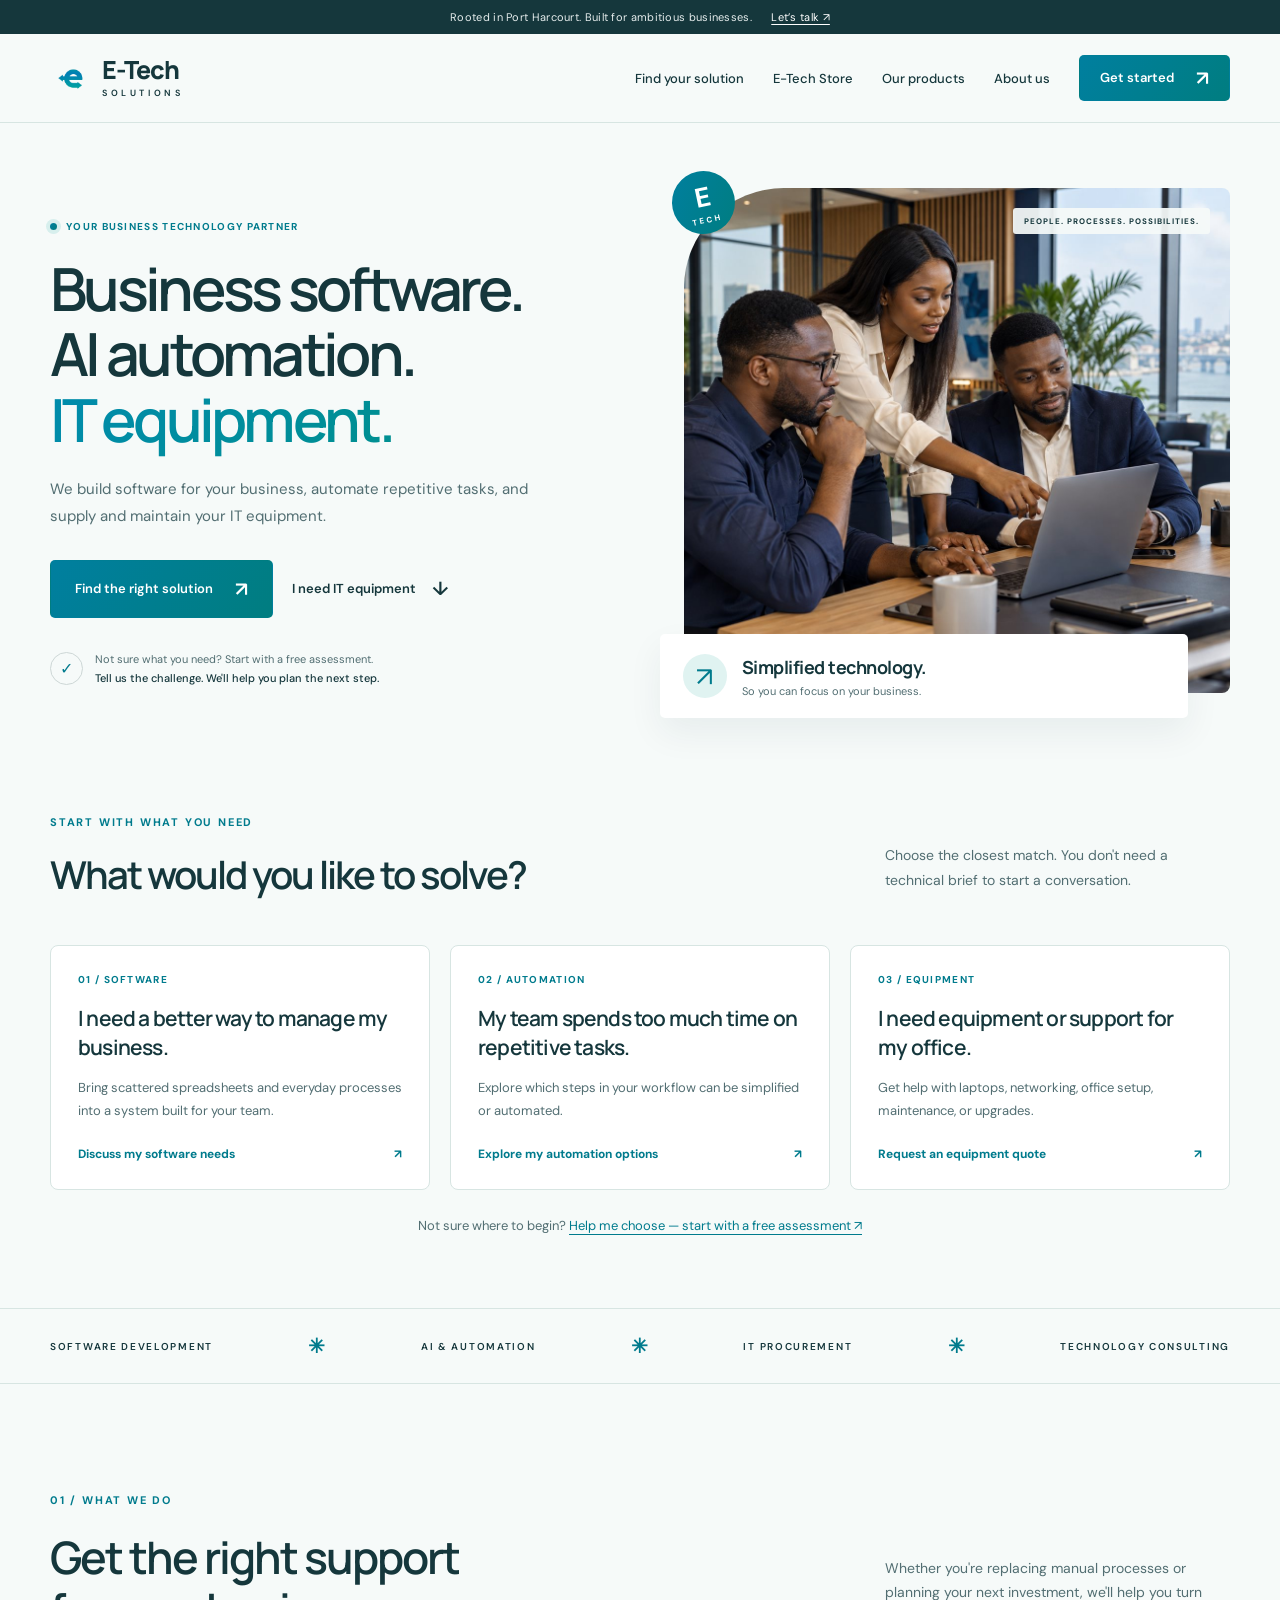
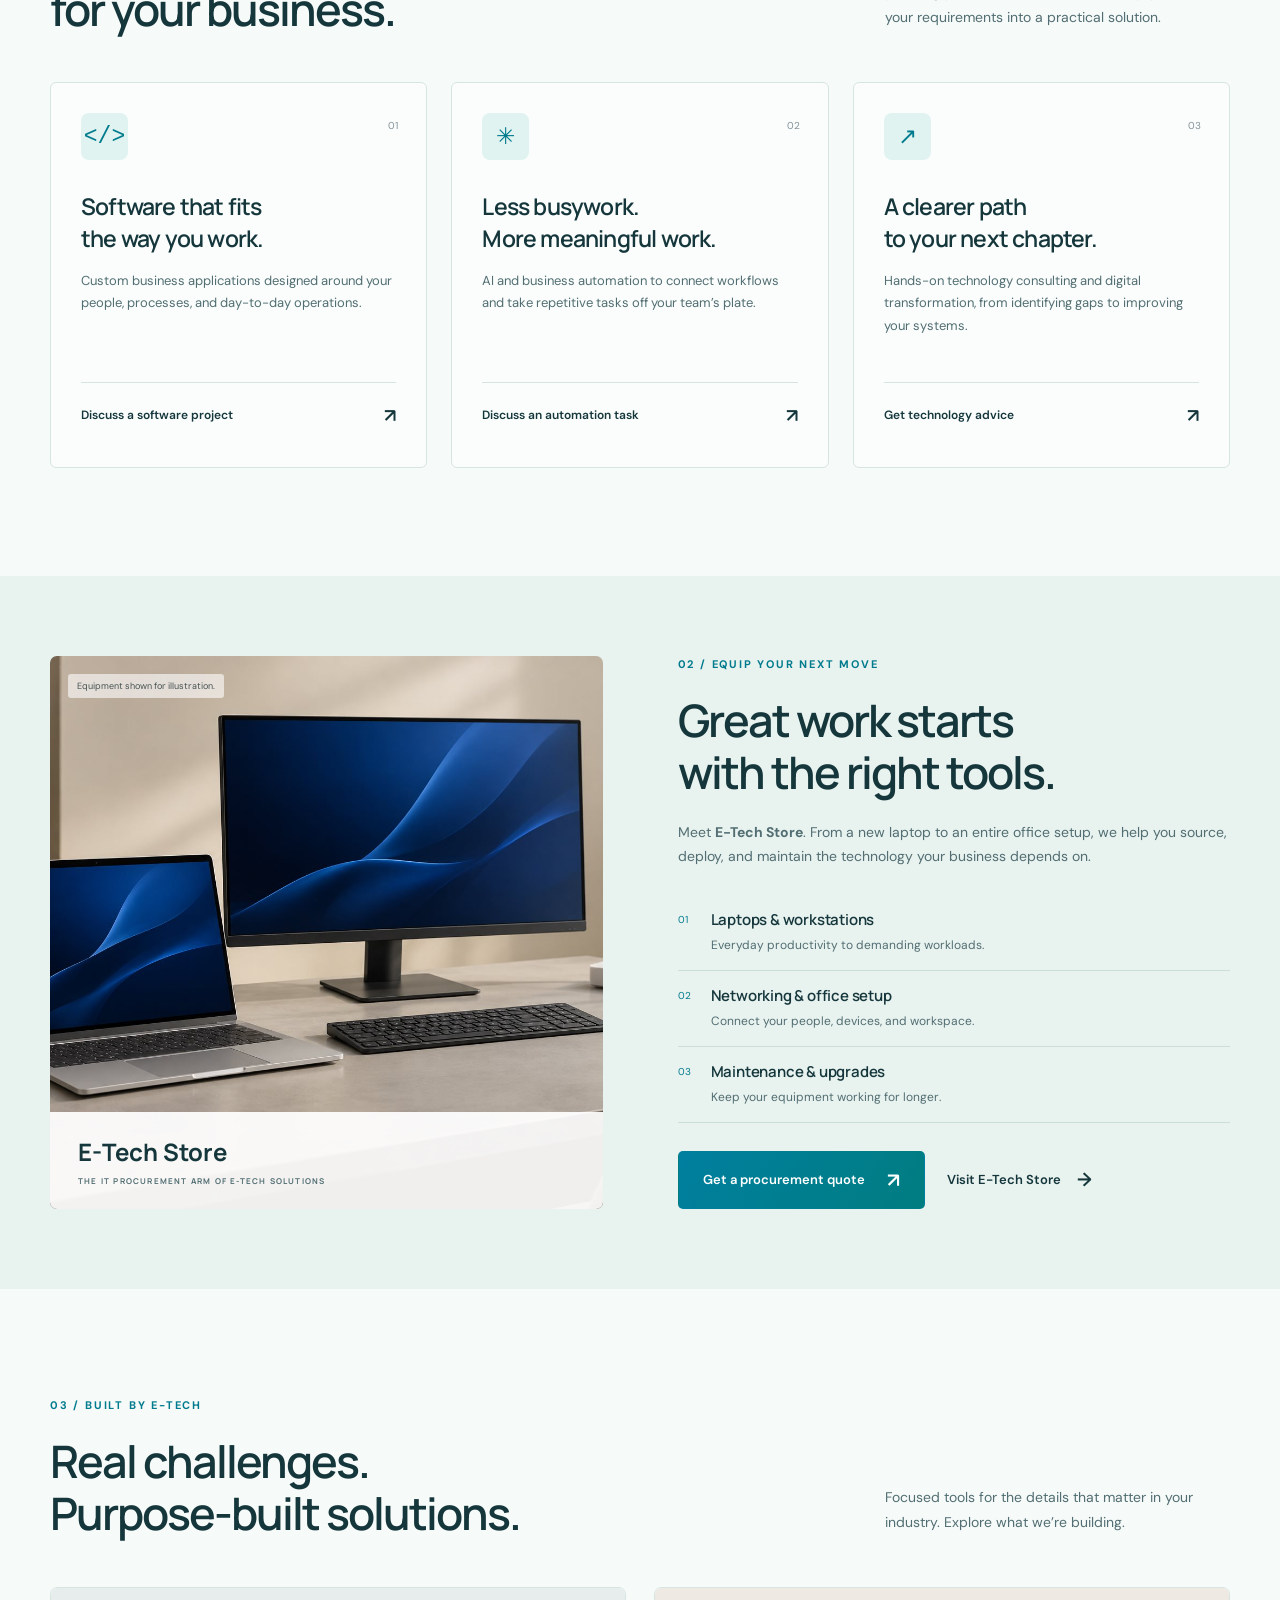
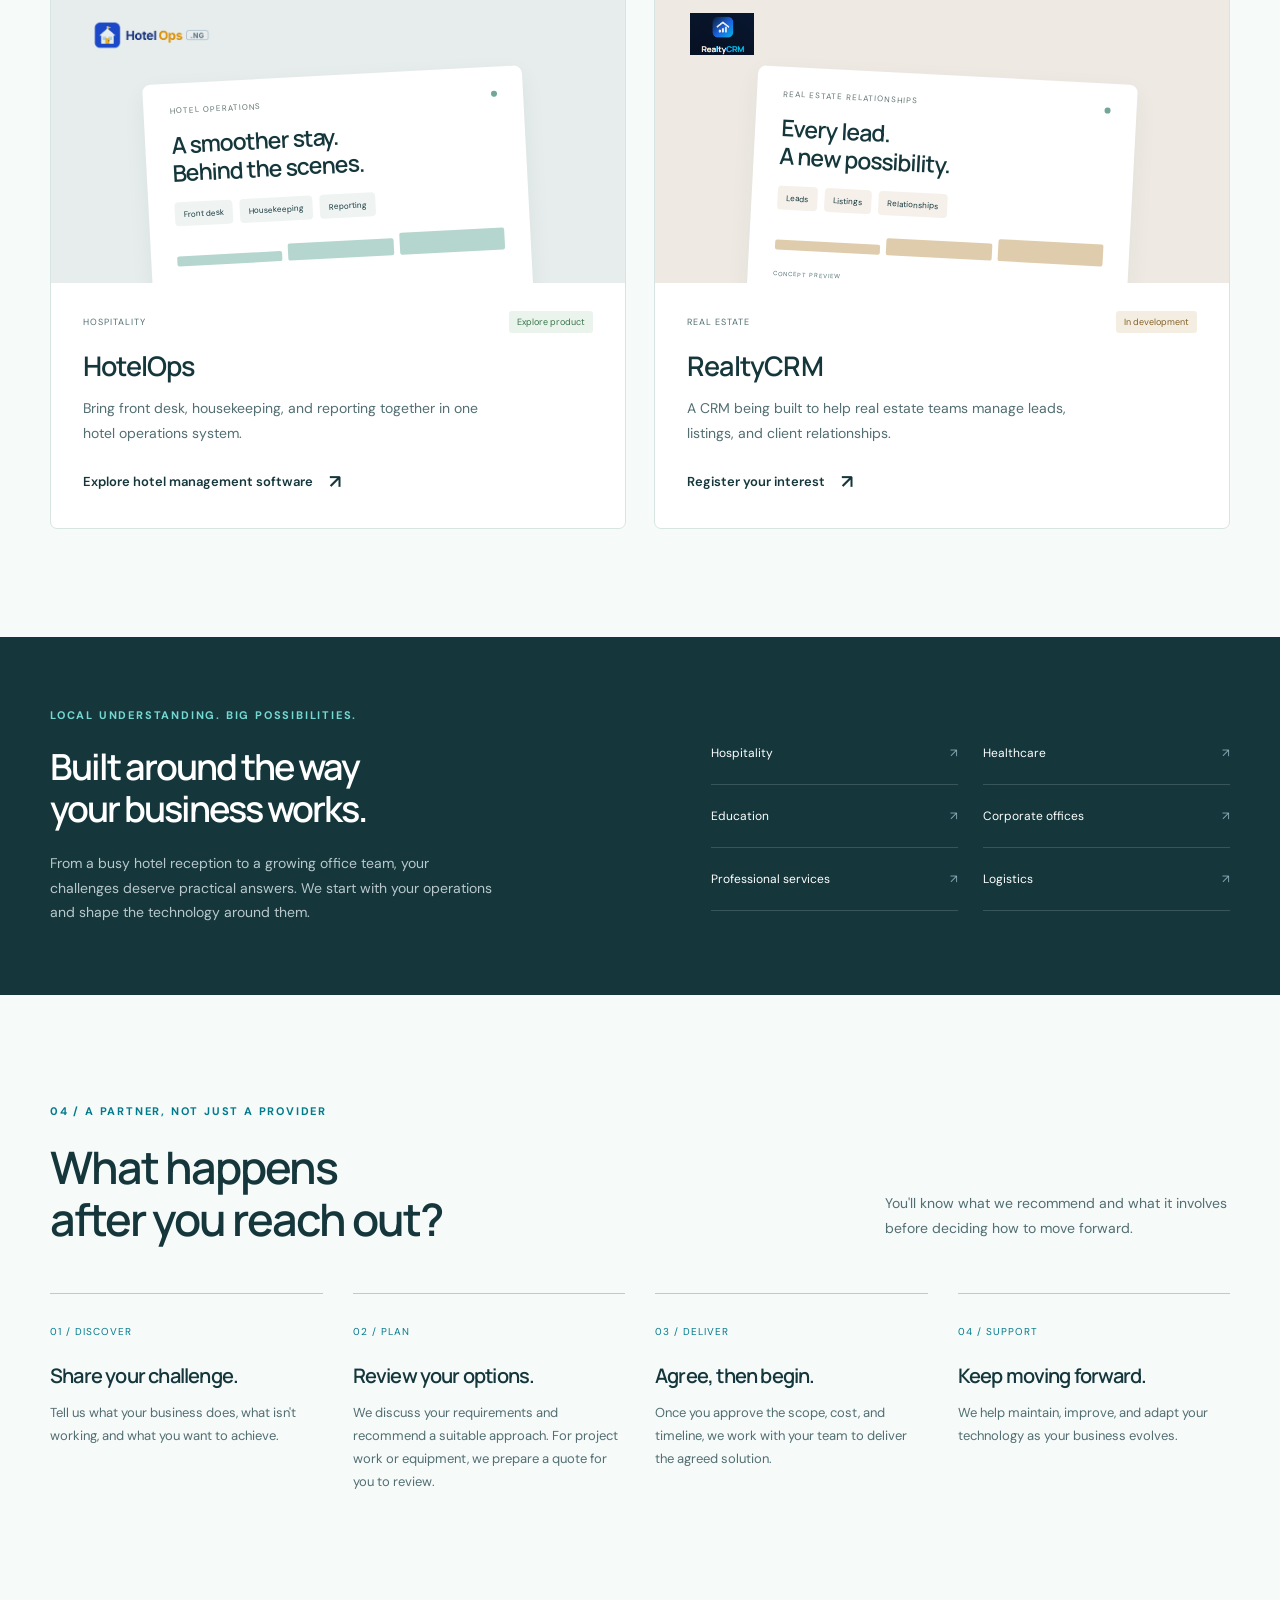
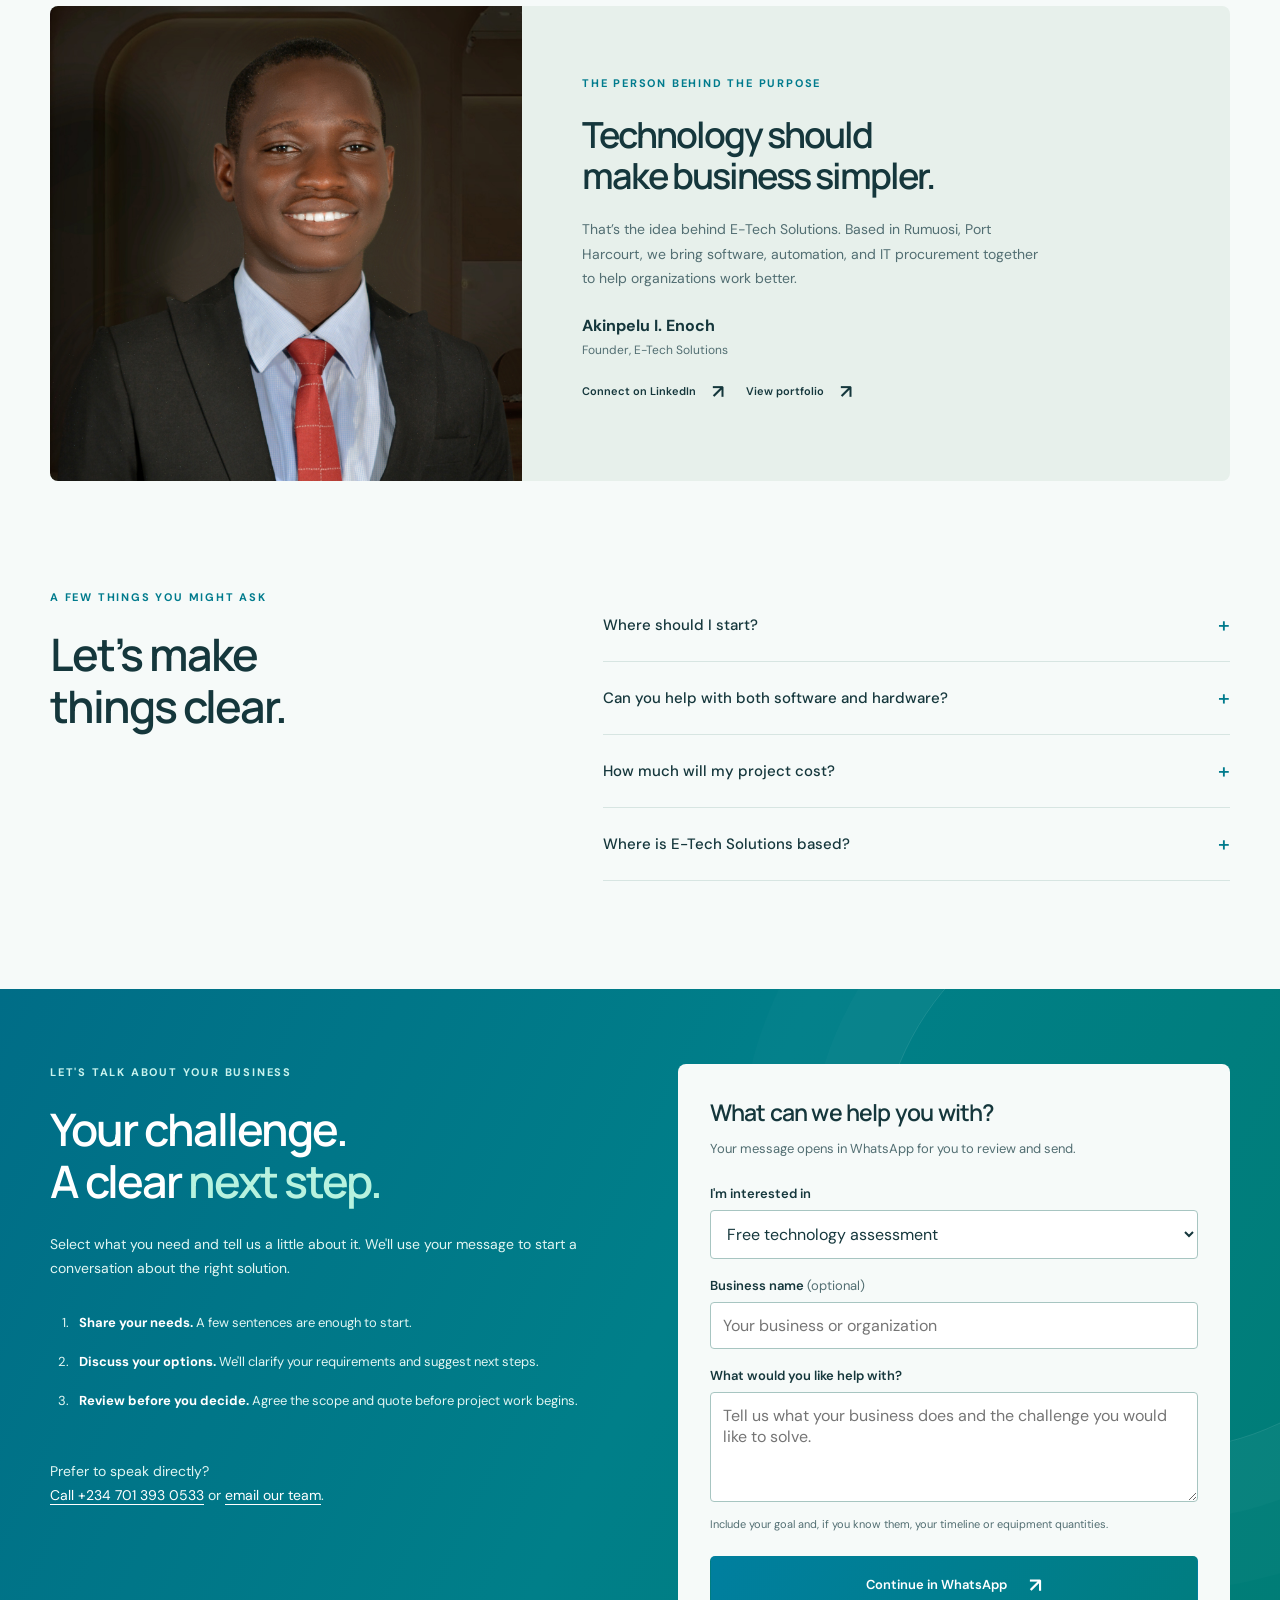
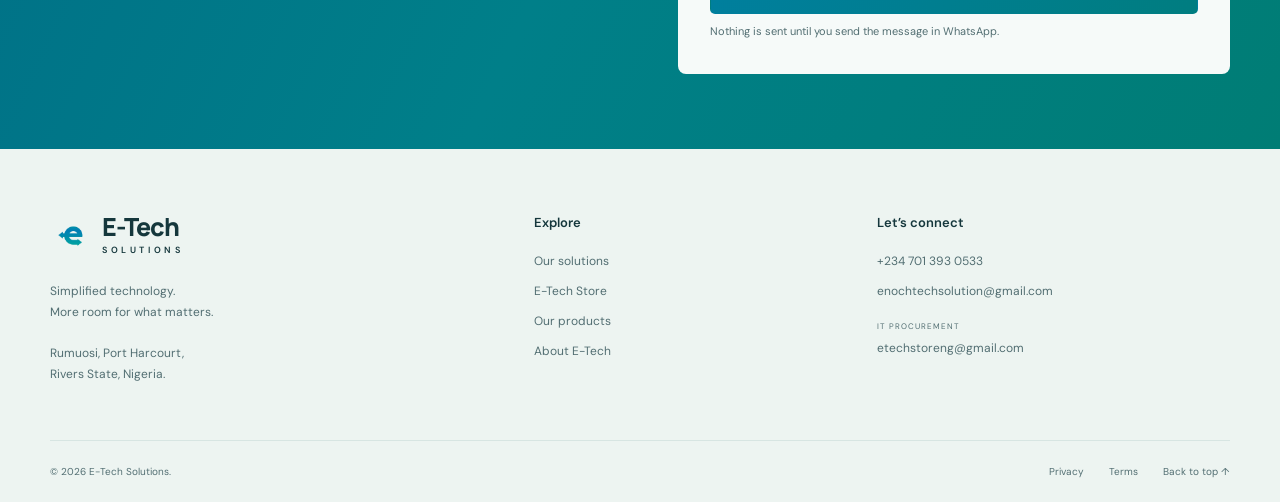
==== commit e18dd42f: "Add E-Tech Store page with starter setups, laptop guide and WhatsApp quotes Co-Authored-By: Claude O" ====
--- a/index.html
+++ b/index.html
@@ -24,7 +24,7 @@
 <div class="container nav">
 <a class="brand" href="#main" aria-label="E-Tech Solutions home"><img src="assets/logo-mark.png" alt="" width="42" height="42"><span>E-Tech<span class="brand-sub">SOLUTIONS</span></span></a>
 <button class="menu-toggle" aria-controls="navigation" aria-expanded="false">Menu <span aria-hidden="true">☰</span></button>
-<nav id="navigation" aria-label="Main navigation"><a href="#start">Find your solution</a><a href="#store">E-Tech Store</a><a href="#products">Our products</a><a href="#about">About us</a><a class="button small" href="#contact">Get started <span aria-hidden="true">&nearr;</span></a>
+<nav id="navigation" aria-label="Main navigation"><a href="#start">Find your solution</a><a href="store.html">E-Tech Store</a><a href="#products">Our products</a><a href="#about">About us</a><a class="button small" href="#contact">Get started <span aria-hidden="true">&nearr;</span></a>
 </nav>
 </div>
 </header>
@@ -108,7 +108,7 @@
 <h3>Maintenance &amp; upgrades</h3>
 <p>Keep your equipment working for longer.</p>
 </div>
-</div><a class="button" href="https://wa.me/2347013930533?text=Hello%20E-Tech%20Store%2C%20I%20would%20like%20an%20IT%20procurement%20quote.">Get a procurement quote <span aria-hidden="true">↗</span></a>
+</div><div class="actions"><a class="button" href="https://wa.me/2347013930533?text=Hello%20E-Tech%20Store%2C%20I%20would%20like%20an%20IT%20procurement%20quote.">Get a procurement quote <span aria-hidden="true">↗</span></a><a class="text-link" href="store.html">Visit E-Tech Store <span aria-hidden="true">→</span></a></div>
 </div>
 </div>
 </section>
@@ -259,7 +259,7 @@
 <p>Rumuosi, Port Harcourt,<br>Rivers State, Nigeria.</p>
 </div>
 <div>
-<h3>Explore</h3><a href="#solutions">Our solutions</a><a href="#store">E-Tech Store</a><a href="#products">Our products</a><a href="#about">About E-Tech</a>
+<h3>Explore</h3><a href="#solutions">Our solutions</a><a href="store.html">E-Tech Store</a><a href="#products">Our products</a><a href="#about">About E-Tech</a>
 </div>
 <div>
 <h3>Let’s connect</h3><a href="tel:+2347013930533">+234 701 393 0533</a><a href="mailto:enochtechsolution@gmail.com">enochtechsolution@gmail.com</a><span class="footer-label">IT PROCUREMENT</span><a href="mailto:etechstoreng@gmail.com">etechstoreng@gmail.com</a>
